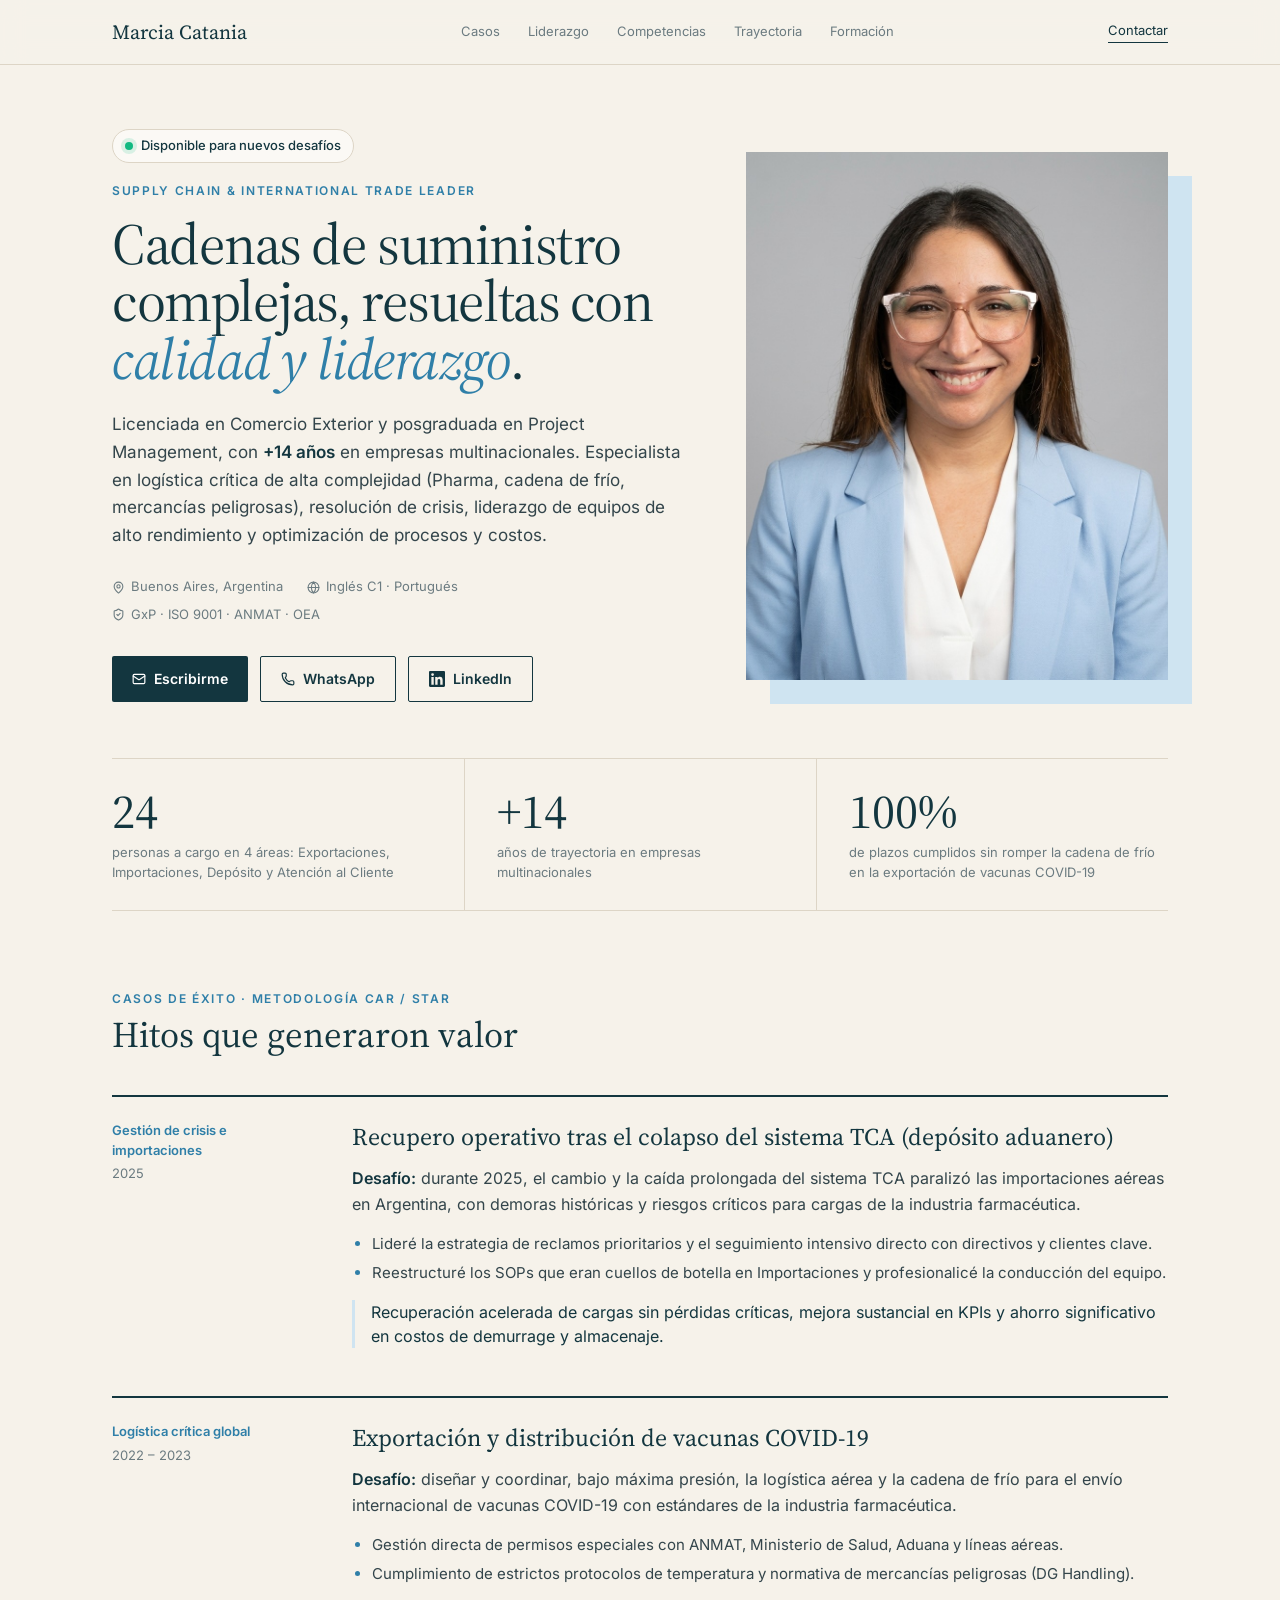
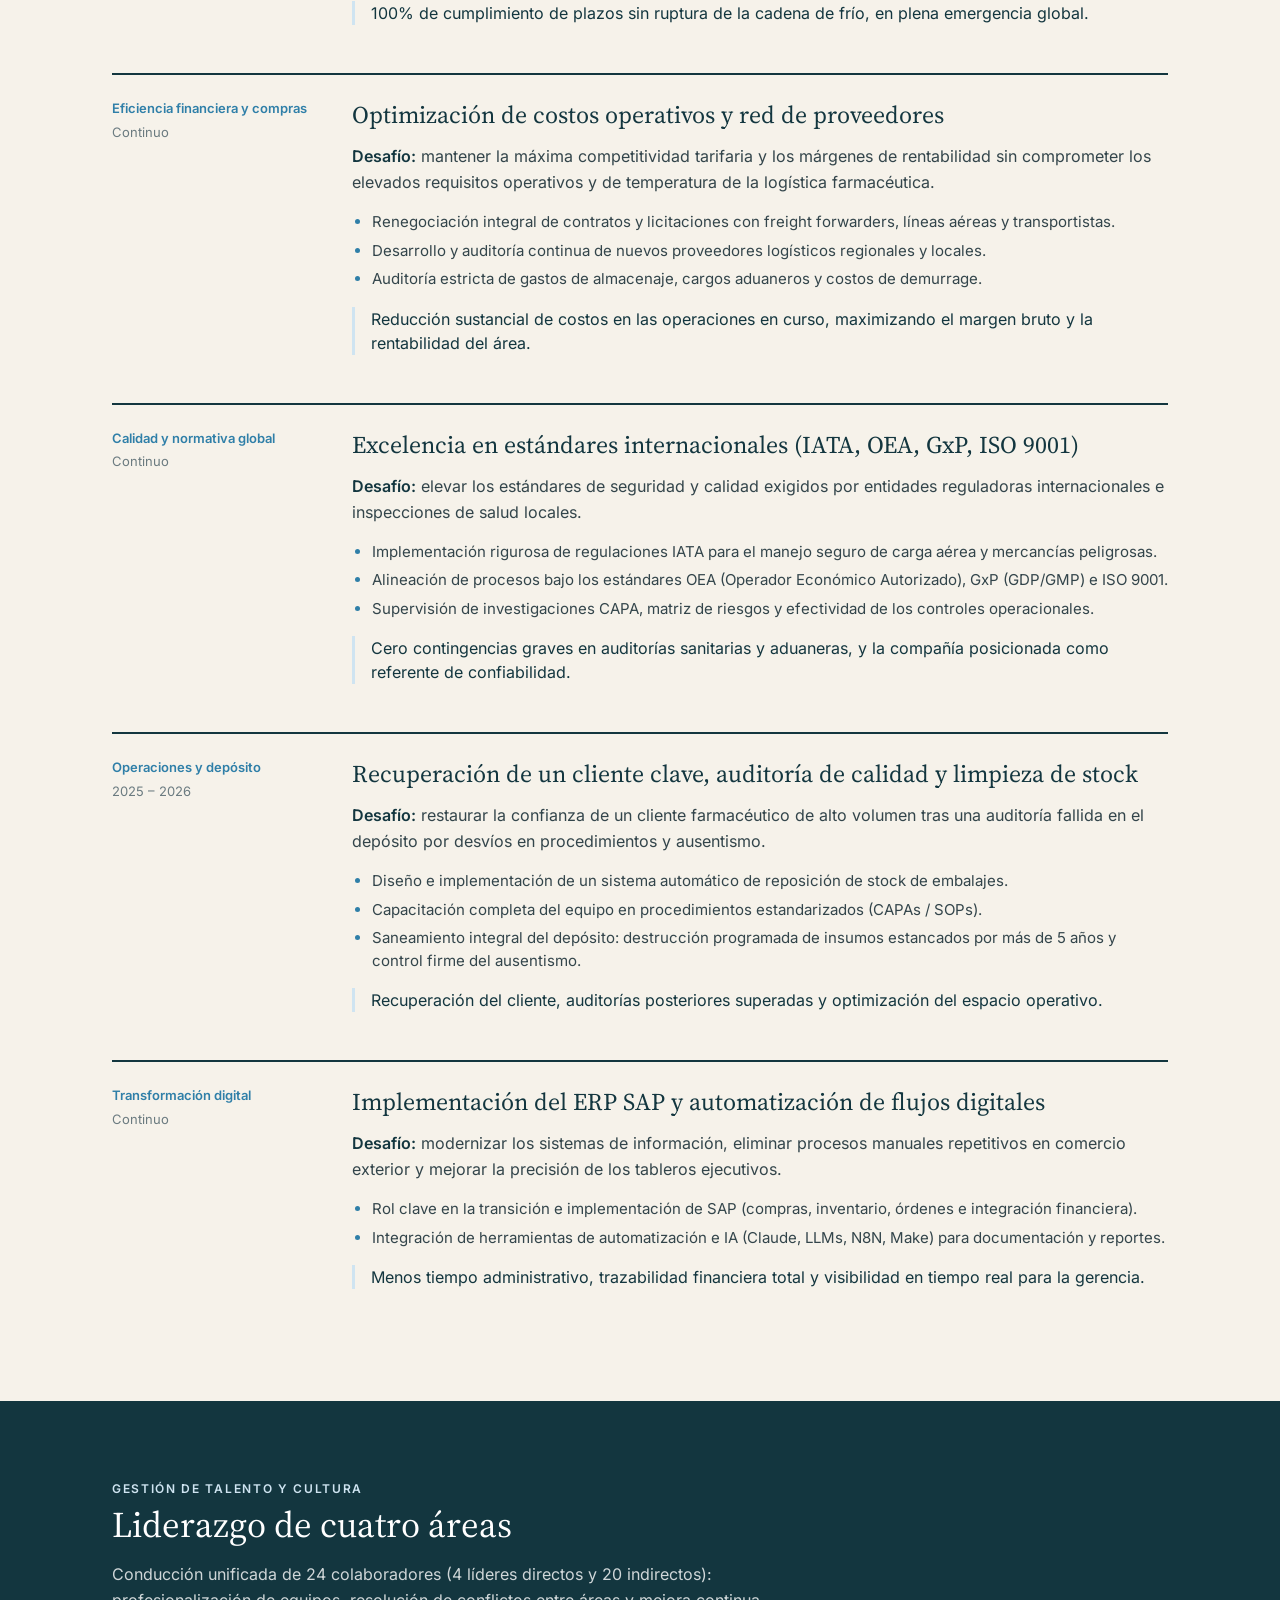
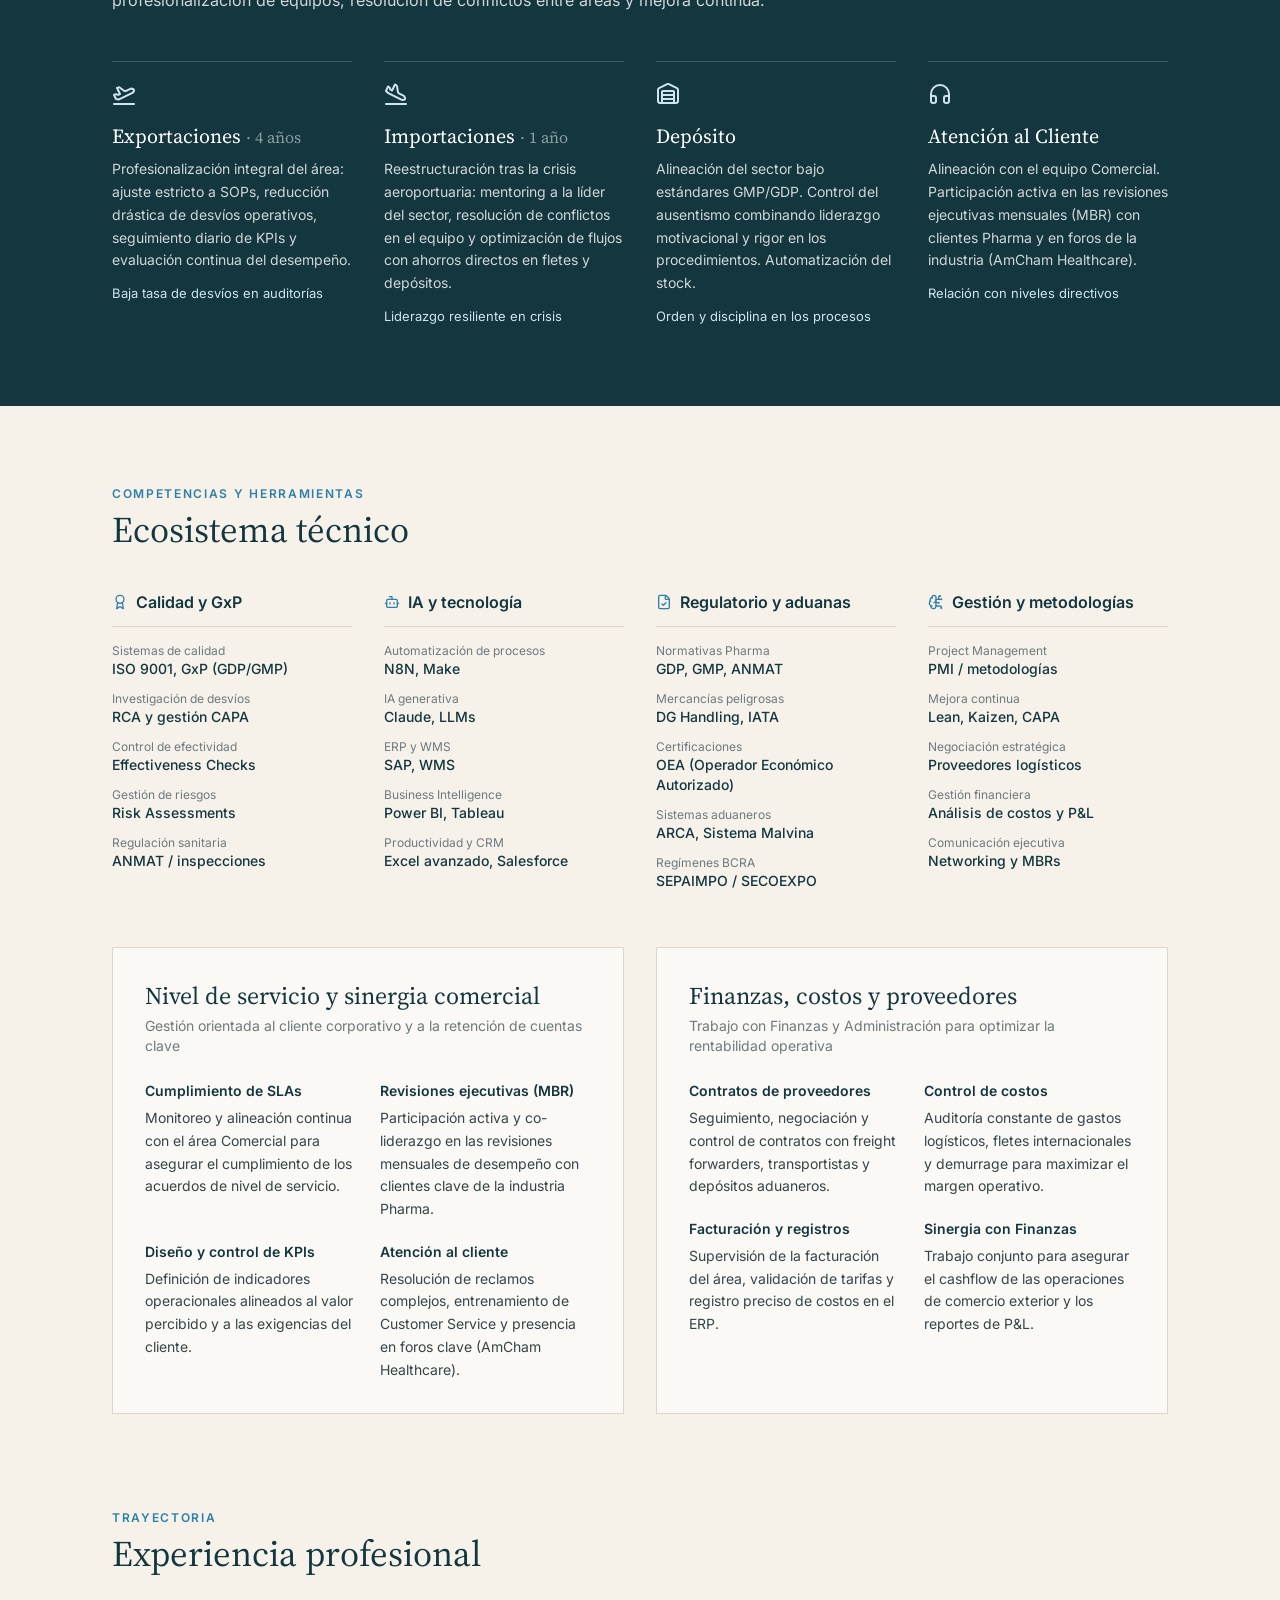
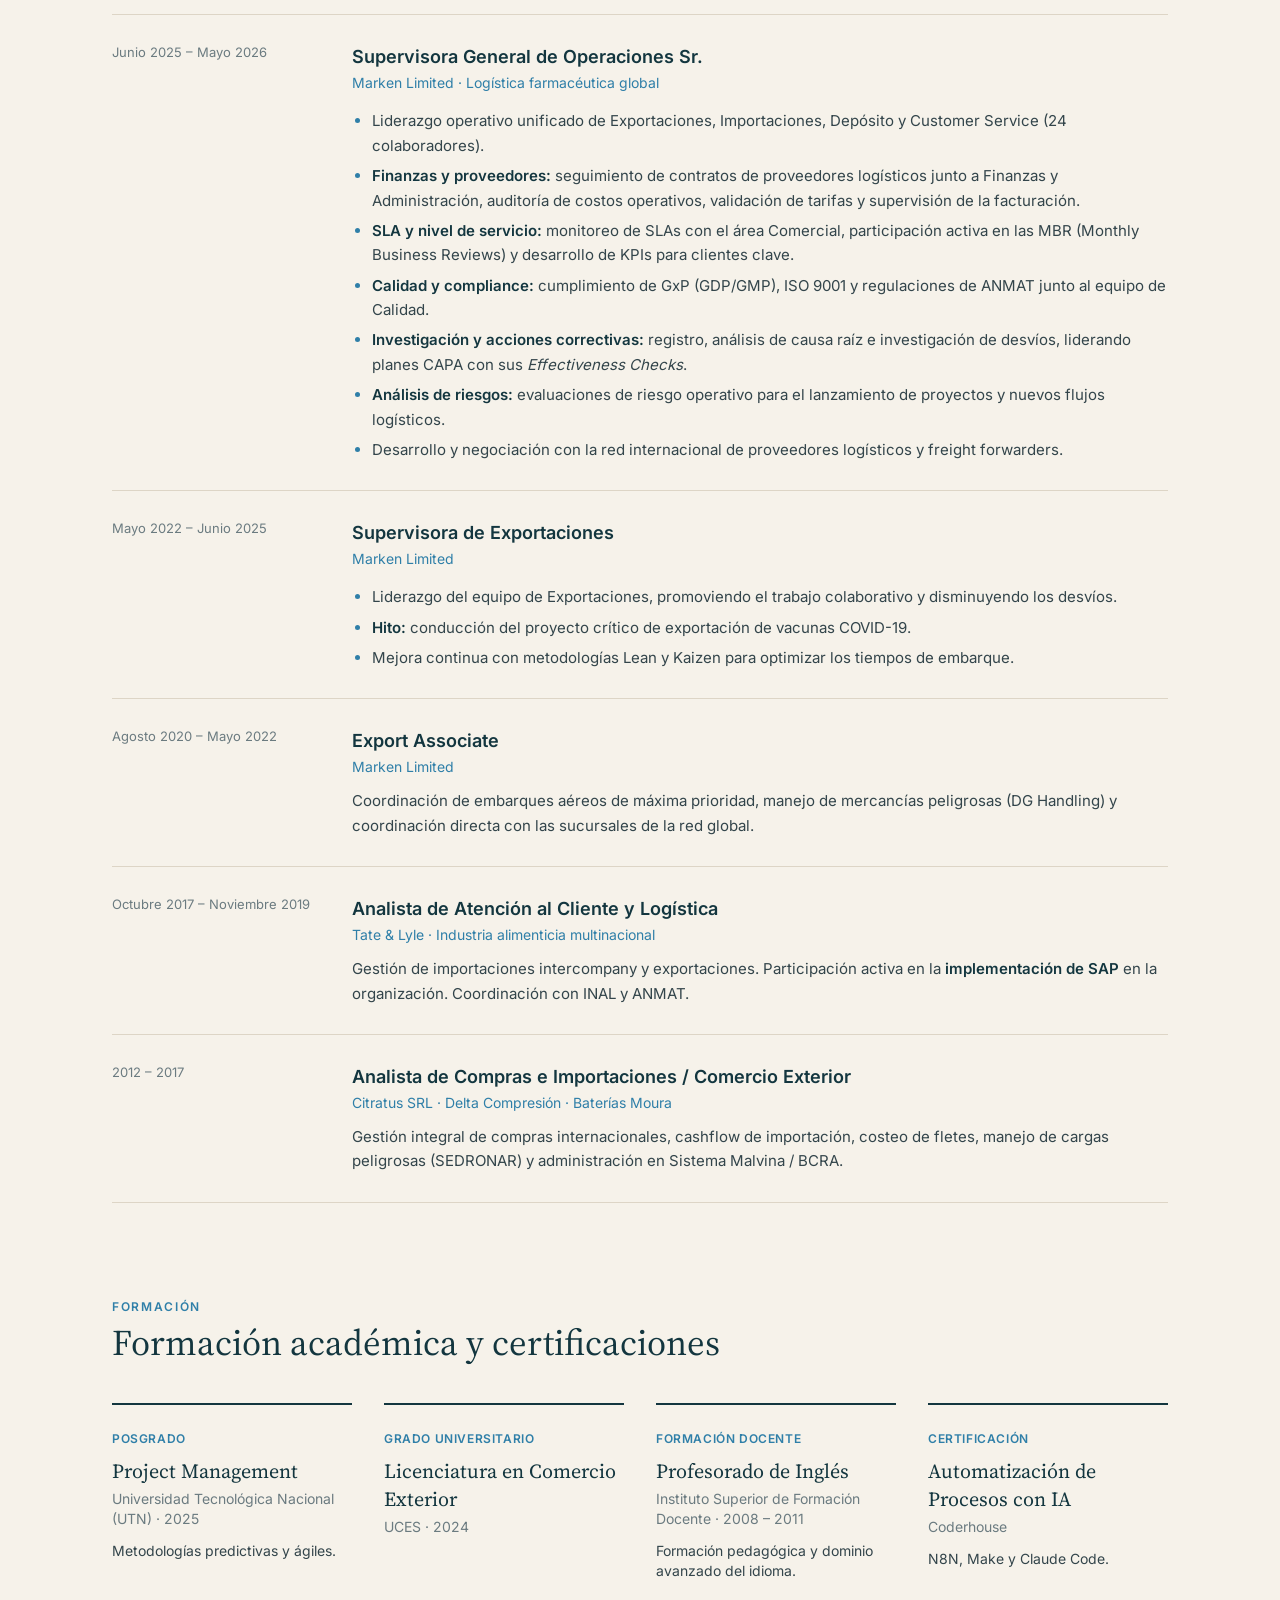
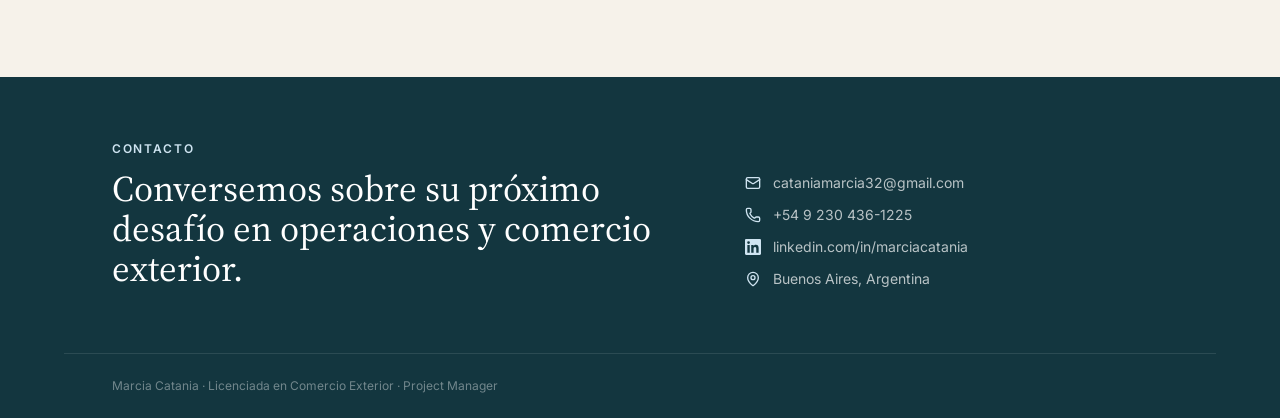
==== sitio/index.html @ 0a0fabf2 "Disponible para nuevos desafíos y LinkedIn (encabezado y pie) Co-Authored-By: Claude Opus 5.5 <norep" ====
<!DOCTYPE html>
<html lang="es">
<head>
    <meta charset="UTF-8">
    <meta name="viewport" content="width=device-width, initial-scale=1.0">
    <title>Marcia Catania · Supply Chain & International Trade Leader</title>
    <meta name="description" content="Licenciada en Comercio Exterior y posgraduada en Project Management, con +14 años en multinacionales. Logística crítica Pharma, cadena de frío, gestión de crisis y liderazgo de equipos.">
    <meta name="theme-color" content="#13363f">

    <!-- Ícono de la pestaña y de la pantalla de inicio del celular -->
    <link rel="icon" href="img/favicon.svg" type="image/svg+xml">
    <link rel="apple-touch-icon" href="img/icono-180.png">

    <!-- Vista previa al pegar el link en WhatsApp / LinkedIn (Open Graph). La imagen sale de scripts/armar_imagenes.py.
         WhatsApp y LinkedIn necesitan la dirección completa: si cambia, correr scripts/poner_url.py. -->
    <meta property="og:type" content="profile">
    <meta property="og:url" content="https://juanbbuira-design.github.io/cv-marcia/">
    <meta property="og:locale" content="es_AR">
    <meta property="og:title" content="Marcia Catania · Supply Chain & International Trade Leader">
    <meta property="og:description" content="Operaciones, comercio exterior y logística crítica Pharma. +14 años en multinacionales, 24 personas a cargo.">
    <meta property="og:image" content="https://juanbbuira-design.github.io/cv-marcia/img/vista-previa.jpg">
    <meta property="og:image:width" content="1200">
    <meta property="og:image:height" content="630">
    <meta property="og:image:alt" content="Marcia Catania · Supply Chain & International Trade Leader">
    <meta name="twitter:card" content="summary_large_image">
    <meta name="twitter:image" content="https://juanbbuira-design.github.io/cv-marcia/img/vista-previa.jpg">

    <link rel="stylesheet" href="fuentes/fuentes.css">
    <link rel="stylesheet" href="css/app.css">
</head>
<body>

    <!-- MENÚ FIJO -->
    <header class="sticky top-0 z-50 bg-fondo/90 backdrop-blur-md border-b border-linea">
        <nav class="envoltura flex items-center justify-between h-16">
            <a href="#inicio" class="font-serif text-xl text-tinta">Marcia Catania</a>
            <ul class="hidden md:flex items-center gap-7 text-[13px] text-suave">
                <li><a href="#casos" class="enlace-menu">Casos</a></li>
                <li><a href="#liderazgo" class="enlace-menu">Liderazgo</a></li>
                <li><a href="#competencias" class="enlace-menu">Competencias</a></li>
                <li><a href="#trayectoria" class="enlace-menu">Trayectoria</a></li>
                <li><a href="#formacion" class="enlace-menu">Formación</a></li>
            </ul>
            <div class="flex items-center gap-4">
                <a href="#contacto" class="hidden sm:inline text-[13px] text-tinta border-b border-tinta pb-0.5">Contactar</a>
                <button id="boton-menu" class="md:hidden text-tinta text-2xl p-1" aria-label="Abrir menú" aria-expanded="false" aria-controls="menu-celular">
                    <i data-lucide="menu"></i>
                </button>
            </div>
        </nav>
        <!-- Menú desplegable del celular -->
        <ul id="menu-celular" class="hidden md:hidden envoltura pb-4 text-sm text-tinta divide-y divide-linea">
            <li><a href="#casos" class="block py-3">Casos de éxito</a></li>
            <li><a href="#liderazgo" class="block py-3">Liderazgo</a></li>
            <li><a href="#competencias" class="block py-3">Competencias</a></li>
            <li><a href="#trayectoria" class="block py-3">Trayectoria</a></li>
            <li><a href="#formacion" class="block py-3">Formación</a></li>
            <li><a href="#contacto" class="block py-3 font-semibold">Contactar</a></li>
        </ul>
    </header>

    <main>
        <!-- ENCABEZADO -->
        <section id="inicio" class="envoltura grid lg:grid-cols-[1.35fr_1fr] gap-12 lg:gap-16 items-center pt-12 pb-14 lg:pt-16">
            <div>
                <!-- Sin puesto actual desde mayo 2026 (confirmado el 19/10) -->
                <span class="inline-flex items-center gap-2 mb-5 px-3 py-1.5 rounded-full bg-papel border border-linea text-[13px] font-medium text-tinta">
                    <span class="w-2 h-2 rounded-full bg-emerald-500 ring-4 ring-emerald-500/15"></span> Disponible para nuevos desafíos
                </span>
                <span class="volanta">Supply Chain & International Trade Leader</span>
                <h1 class="font-serif font-normal text-[2.5rem] sm:text-5xl lg:text-[3.6rem] leading-[1.05] tracking-tight text-tinta mt-4 mb-6">
                    Cadenas de suministro complejas, resueltas con <em class="text-acento">calidad y liderazgo</em>.
                </h1>
                <p class="text-[17px] leading-relaxed max-w-xl">
                    Licenciada en Comercio Exterior y posgraduada en Project Management, con <strong class="text-tinta font-semibold">+14 años</strong> en empresas multinacionales.
                    Especialista en logística crítica de alta complejidad (Pharma, cadena de frío, mercancías peligrosas), resolución de crisis,
                    liderazgo de equipos de alto rendimiento y optimización de procesos y costos.
                </p>
                <div class="flex flex-wrap gap-x-6 gap-y-2 mt-7 text-[13px] text-suave">
                    <span class="inline-flex items-center gap-1.5"><i data-lucide="map-pin"></i> Buenos Aires, Argentina</span>
                    <span class="inline-flex items-center gap-1.5"><i data-lucide="globe"></i> Inglés C1 · Portugués</span>
                    <span class="inline-flex items-center gap-1.5"><i data-lucide="shield-check"></i> GxP · ISO 9001 · ANMAT · OEA</span>
                </div>
                <div class="flex flex-wrap gap-3 mt-8">
                    <a href="mailto:cataniamarcia32@gmail.com" class="btn-primario"><i data-lucide="mail"></i> Escribirme</a>
                    <a href="https://wa.me/5492304361225" target="_blank" rel="noopener" class="btn-secundario"><i data-lucide="phone"></i> WhatsApp</a>
                    <a href="https://www.linkedin.com/in/marciacatania" target="_blank" rel="noopener" class="btn-secundario"><svg class="w-4 h-4" viewBox="0 0 24 24" fill="currentColor" aria-hidden="true"><path d="M20.45 20.45h-3.56v-5.57c0-1.33-.02-3.04-1.85-3.04-1.85 0-2.14 1.45-2.14 2.94v5.67H9.35V9h3.41v1.56h.05c.48-.9 1.64-1.85 3.37-1.85 3.6 0 4.27 2.37 4.27 5.46v6.28zM5.34 7.43a2.06 2.06 0 1 1 0-4.13 2.06 2.06 0 0 1 0 4.13zM7.12 20.45H3.56V9h3.56v11.45zM22.22 0H1.77C.79 0 0 .77 0 1.73v20.54C0 23.23.79 24 1.77 24h20.45c.98 0 1.78-.77 1.78-1.73V1.73C24 .77 23.2 0 22.22 0z"/></svg> LinkedIn</a>
                </div>
            </div>
            <!-- En el celular la foto va primero y más chica -->
            <div class="relative order-first lg:order-none w-[240px] sm:w-full sm:max-w-sm lg:max-w-none mr-6">
                <div class="absolute inset-0 translate-x-6 translate-y-6 bg-celeste" aria-hidden="true"></div>
                <img src="img/marcia.jpg" alt="Marcia Catania" width="896" height="1095" class="relative w-full aspect-[4/5] object-cover object-top">
            </div>
        </section>

        <!-- NÚMEROS -->
        <div class="envoltura">
            <div class="grid sm:grid-cols-3 border-y border-linea divide-y sm:divide-y-0 sm:divide-x divide-linea">
                <div class="py-7 sm:pr-8">
                    <b class="block font-serif font-normal text-5xl text-tinta leading-none">24</b>
                    <small class="block text-[13px] text-suave mt-2">personas a cargo en 4 áreas: Exportaciones, Importaciones, Depósito y Atención al Cliente</small>
                </div>
                <div class="py-7 sm:px-8">
                    <b class="block font-serif font-normal text-5xl text-tinta leading-none">+14</b>
                    <small class="block text-[13px] text-suave mt-2">años de trayectoria en empresas multinacionales</small>
                </div>
                <div class="py-7 sm:pl-8">
                    <b class="block font-serif font-normal text-5xl text-tinta leading-none">100%</b>
                    <small class="block text-[13px] text-suave mt-2">de plazos cumplidos sin romper la cadena de frío en la exportación de vacunas COVID-19</small>
                </div>
            </div>
        </div>

        <!-- CASOS DE ÉXITO -->
        <section id="casos" class="envoltura pt-20 pb-8">
            <span class="volanta">Casos de éxito · Metodología CAR / STAR</span>
            <h2 class="titulo-seccion">Hitos que generaron valor</h2>

            <div class="space-y-12">
                <article class="grid md:grid-cols-[200px_1fr] gap-4 md:gap-10 border-t-2 border-tinta pt-6">
                    <div class="text-[13px] text-suave"><b class="block text-acento font-semibold mb-1">Gestión de crisis e importaciones</b>2025</div>
                    <div>
                        <h3 class="font-serif text-2xl text-tinta mb-3">Recupero operativo tras el colapso del sistema TCA (depósito aduanero)</h3>
                        <p class="leading-relaxed"><strong class="text-tinta font-semibold">Desafío:</strong> durante 2025, el cambio y la caída prolongada del sistema TCA paralizó las importaciones aéreas en Argentina, con demoras históricas y riesgos críticos para cargas de la industria farmacéutica.</p>
                        <ul class="lista mt-4 text-[15px]">
                            <li>Lideré la estrategia de reclamos prioritarios y el seguimiento intensivo directo con directivos y clientes clave.</li>
                            <li>Reestructuré los SOPs que eran cuellos de botella en Importaciones y profesionalicé la conducción del equipo.</li>
                        </ul>
                        <p class="impacto">Recuperación acelerada de cargas sin pérdidas críticas, mejora sustancial en KPIs y ahorro significativo en costos de demurrage y almacenaje.</p>
                    </div>
                </article>

                <article class="grid md:grid-cols-[200px_1fr] gap-4 md:gap-10 border-t-2 border-tinta pt-6">
                    <div class="text-[13px] text-suave"><b class="block text-acento font-semibold mb-1">Logística crítica global</b>2022 – 2023</div>
                    <div>
                        <h3 class="font-serif text-2xl text-tinta mb-3">Exportación y distribución de vacunas COVID-19</h3>
                        <p class="leading-relaxed"><strong class="text-tinta font-semibold">Desafío:</strong> diseñar y coordinar, bajo máxima presión, la logística aérea y la cadena de frío para el envío internacional de vacunas COVID-19 con estándares de la industria farmacéutica.</p>
                        <ul class="lista mt-4 text-[15px]">
                            <li>Gestión directa de permisos especiales con ANMAT, Ministerio de Salud, Aduana y líneas aéreas.</li>
                            <li>Cumplimiento de estrictos protocolos de temperatura y normativa de mercancías peligrosas (DG Handling).</li>
                        </ul>
                        <p class="impacto">100% de cumplimiento de plazos sin ruptura de la cadena de frío, en plena emergencia global.</p>
                    </div>
                </article>

                <article class="grid md:grid-cols-[200px_1fr] gap-4 md:gap-10 border-t-2 border-tinta pt-6">
                    <div class="text-[13px] text-suave"><b class="block text-acento font-semibold mb-1">Eficiencia financiera y compras</b>Continuo</div>
                    <div>
                        <h3 class="font-serif text-2xl text-tinta mb-3">Optimización de costos operativos y red de proveedores</h3>
                        <p class="leading-relaxed"><strong class="text-tinta font-semibold">Desafío:</strong> mantener la máxima competitividad tarifaria y los márgenes de rentabilidad sin comprometer los elevados requisitos operativos y de temperatura de la logística farmacéutica.</p>
                        <ul class="lista mt-4 text-[15px]">
                            <li>Renegociación integral de contratos y licitaciones con freight forwarders, líneas aéreas y transportistas.</li>
                            <li>Desarrollo y auditoría continua de nuevos proveedores logísticos regionales y locales.</li>
                            <li>Auditoría estricta de gastos de almacenaje, cargos aduaneros y costos de demurrage.</li>
                        </ul>
                        <p class="impacto">Reducción sustancial de costos en las operaciones en curso, maximizando el margen bruto y la rentabilidad del área.</p>
                    </div>
                </article>

                <article class="grid md:grid-cols-[200px_1fr] gap-4 md:gap-10 border-t-2 border-tinta pt-6">
                    <div class="text-[13px] text-suave"><b class="block text-acento font-semibold mb-1">Calidad y normativa global</b>Continuo</div>
                    <div>
                        <h3 class="font-serif text-2xl text-tinta mb-3">Excelencia en estándares internacionales (IATA, OEA, GxP, ISO 9001)</h3>
                        <p class="leading-relaxed"><strong class="text-tinta font-semibold">Desafío:</strong> elevar los estándares de seguridad y calidad exigidos por entidades reguladoras internacionales e inspecciones de salud locales.</p>
                        <ul class="lista mt-4 text-[15px]">
                            <li>Implementación rigurosa de regulaciones IATA para el manejo seguro de carga aérea y mercancías peligrosas.</li>
                            <li>Alineación de procesos bajo los estándares OEA (Operador Económico Autorizado), GxP (GDP/GMP) e ISO 9001.</li>
                            <li>Supervisión de investigaciones CAPA, matriz de riesgos y efectividad de los controles operacionales.</li>
                        </ul>
                        <p class="impacto">Cero contingencias graves en auditorías sanitarias y aduaneras, y la compañía posicionada como referente de confiabilidad.</p>
                    </div>
                </article>

                <article class="grid md:grid-cols-[200px_1fr] gap-4 md:gap-10 border-t-2 border-tinta pt-6">
                    <div class="text-[13px] text-suave"><b class="block text-acento font-semibold mb-1">Operaciones y depósito</b>2025 – 2026</div>
                    <div>
                        <h3 class="font-serif text-2xl text-tinta mb-3">Recuperación de un cliente clave, auditoría de calidad y limpieza de stock</h3>
                        <p class="leading-relaxed"><strong class="text-tinta font-semibold">Desafío:</strong> restaurar la confianza de un cliente farmacéutico de alto volumen tras una auditoría fallida en el depósito por desvíos en procedimientos y ausentismo.</p>
                        <ul class="lista mt-4 text-[15px]">
                            <li>Diseño e implementación de un sistema automático de reposición de stock de embalajes.</li>
                            <li>Capacitación completa del equipo en procedimientos estandarizados (CAPAs / SOPs).</li>
                            <li>Saneamiento integral del depósito: destrucción programada de insumos estancados por más de 5 años y control firme del ausentismo.</li>
                        </ul>
                        <p class="impacto">Recuperación del cliente, auditorías posteriores superadas y optimización del espacio operativo.</p>
                    </div>
                </article>

                <article class="grid md:grid-cols-[200px_1fr] gap-4 md:gap-10 border-t-2 border-tinta pt-6">
                    <div class="text-[13px] text-suave"><b class="block text-acento font-semibold mb-1">Transformación digital</b>Continuo</div>
                    <div>
                        <h3 class="font-serif text-2xl text-tinta mb-3">Implementación del ERP SAP y automatización de flujos digitales</h3>
                        <p class="leading-relaxed"><strong class="text-tinta font-semibold">Desafío:</strong> modernizar los sistemas de información, eliminar procesos manuales repetitivos en comercio exterior y mejorar la precisión de los tableros ejecutivos.</p>
                        <ul class="lista mt-4 text-[15px]">
                            <li>Rol clave en la transición e implementación de SAP (compras, inventario, órdenes e integración financiera).</li>
                            <li>Integración de herramientas de automatización e IA (Claude, LLMs, N8N, Make) para documentación y reportes.</li>
                        </ul>
                        <p class="impacto">Menos tiempo administrativo, trazabilidad financiera total y visibilidad en tiempo real para la gerencia.</p>
                    </div>
                </article>
            </div>
        </section>

        <!-- LIDERAZGO (franja petróleo) -->
        <section id="liderazgo" class="bg-tinta text-white/80 mt-20 py-20">
            <div class="envoltura">
                <span class="volanta !text-celeste">Gestión de talento y cultura</span>
                <h2 class="titulo-seccion !text-white !mb-4">Liderazgo de cuatro áreas</h2>
                <p class="max-w-2xl leading-relaxed mb-12">
                    Conducción unificada de 24 colaboradores (4 líderes directos y 20 indirectos): profesionalización de equipos,
                    resolución de conflictos entre áreas y mejora continua.
                </p>
                <div class="grid sm:grid-cols-2 lg:grid-cols-4 gap-x-8 gap-y-10">
                    <div class="border-t border-white/20 pt-5">
                        <i data-lucide="plane-takeoff" class="text-2xl text-celeste"></i>
                        <h3 class="font-serif text-xl text-white mt-4 mb-2">Exportaciones <span class="text-white/50 text-base">· 4 años</span></h3>
                        <p class="text-sm leading-relaxed">Profesionalización integral del área: ajuste estricto a SOPs, reducción drástica de desvíos operativos, seguimiento diario de KPIs y evaluación continua del desempeño.</p>
                        <p class="text-[13px] text-celeste mt-3">Baja tasa de desvíos en auditorías</p>
                    </div>
                    <div class="border-t border-white/20 pt-5">
                        <i data-lucide="plane-landing" class="text-2xl text-celeste"></i>
                        <h3 class="font-serif text-xl text-white mt-4 mb-2">Importaciones <span class="text-white/50 text-base">· 1 año</span></h3>
                        <p class="text-sm leading-relaxed">Reestructuración tras la crisis aeroportuaria: mentoring a la líder del sector, resolución de conflictos en el equipo y optimización de flujos con ahorros directos en fletes y depósitos.</p>
                        <p class="text-[13px] text-celeste mt-3">Liderazgo resiliente en crisis</p>
                    </div>
                    <div class="border-t border-white/20 pt-5">
                        <i data-lucide="warehouse" class="text-2xl text-celeste"></i>
                        <h3 class="font-serif text-xl text-white mt-4 mb-2">Depósito</h3>
                        <p class="text-sm leading-relaxed">Alineación del sector bajo estándares GMP/GDP. Control del ausentismo combinando liderazgo motivacional y rigor en los procedimientos. Automatización del stock.</p>
                        <p class="text-[13px] text-celeste mt-3">Orden y disciplina en los procesos</p>
                    </div>
                    <div class="border-t border-white/20 pt-5">
                        <i data-lucide="headphones" class="text-2xl text-celeste"></i>
                        <h3 class="font-serif text-xl text-white mt-4 mb-2">Atención al Cliente</h3>
                        <p class="text-sm leading-relaxed">Alineación con el equipo Comercial. Participación activa en las revisiones ejecutivas mensuales (MBR) con clientes Pharma y en foros de la industria (AmCham Healthcare).</p>
                        <p class="text-[13px] text-celeste mt-3">Relación con niveles directivos</p>
                    </div>
                </div>
            </div>
        </section>

        <!-- COMPETENCIAS -->
        <section id="competencias" class="envoltura pt-20">
            <span class="volanta">Competencias y herramientas</span>
            <h2 class="titulo-seccion">Ecosistema técnico</h2>

            <div class="grid sm:grid-cols-2 lg:grid-cols-4 gap-x-8 gap-y-10">
                <div>
                    <h3 class="flex items-center gap-2 font-semibold text-tinta pb-3 mb-4 border-b border-linea"><i data-lucide="award" class="text-acento"></i> Calidad y GxP</h3>
                    <dl class="space-y-3 text-sm">
                        <div><dt class="text-xs text-suave">Sistemas de calidad</dt><dd class="font-medium text-tinta">ISO 9001, GxP (GDP/GMP)</dd></div>
                        <div><dt class="text-xs text-suave">Investigación de desvíos</dt><dd class="font-medium text-tinta">RCA y gestión CAPA</dd></div>
                        <div><dt class="text-xs text-suave">Control de efectividad</dt><dd class="font-medium text-tinta">Effectiveness Checks</dd></div>
                        <div><dt class="text-xs text-suave">Gestión de riesgos</dt><dd class="font-medium text-tinta">Risk Assessments</dd></div>
                        <div><dt class="text-xs text-suave">Regulación sanitaria</dt><dd class="font-medium text-tinta">ANMAT / inspecciones</dd></div>
                    </dl>
                </div>
                <div>
                    <h3 class="flex items-center gap-2 font-semibold text-tinta pb-3 mb-4 border-b border-linea"><i data-lucide="bot" class="text-acento"></i> IA y tecnología</h3>
                    <dl class="space-y-3 text-sm">
                        <div><dt class="text-xs text-suave">Automatización de procesos</dt><dd class="font-medium text-tinta">N8N, Make</dd></div>
                        <div><dt class="text-xs text-suave">IA generativa</dt><dd class="font-medium text-tinta">Claude, LLMs</dd></div>
                        <div><dt class="text-xs text-suave">ERP y WMS</dt><dd class="font-medium text-tinta">SAP, WMS</dd></div>
                        <div><dt class="text-xs text-suave">Business Intelligence</dt><dd class="font-medium text-tinta">Power BI, Tableau</dd></div>
                        <div><dt class="text-xs text-suave">Productividad y CRM</dt><dd class="font-medium text-tinta">Excel avanzado, Salesforce</dd></div>
                    </dl>
                </div>
                <div>
                    <h3 class="flex items-center gap-2 font-semibold text-tinta pb-3 mb-4 border-b border-linea"><i data-lucide="file-check" class="text-acento"></i> Regulatorio y aduanas</h3>
                    <dl class="space-y-3 text-sm">
                        <div><dt class="text-xs text-suave">Normativas Pharma</dt><dd class="font-medium text-tinta">GDP, GMP, ANMAT</dd></div>
                        <div><dt class="text-xs text-suave">Mercancías peligrosas</dt><dd class="font-medium text-tinta">DG Handling, IATA</dd></div>
                        <div><dt class="text-xs text-suave">Certificaciones</dt><dd class="font-medium text-tinta">OEA (Operador Económico Autorizado)</dd></div>
                        <div><dt class="text-xs text-suave">Sistemas aduaneros</dt><dd class="font-medium text-tinta">ARCA, Sistema Malvina</dd></div>
                        <div><dt class="text-xs text-suave">Regímenes BCRA</dt><dd class="font-medium text-tinta">SEPAIMPO / SECOEXPO</dd></div>
                    </dl>
                </div>
                <div>
                    <h3 class="flex items-center gap-2 font-semibold text-tinta pb-3 mb-4 border-b border-linea"><i data-lucide="brain-circuit" class="text-acento"></i> Gestión y metodologías</h3>
                    <dl class="space-y-3 text-sm">
                        <div><dt class="text-xs text-suave">Project Management</dt><dd class="font-medium text-tinta">PMI / metodologías</dd></div>
                        <div><dt class="text-xs text-suave">Mejora continua</dt><dd class="font-medium text-tinta">Lean, Kaizen, CAPA</dd></div>
                        <div><dt class="text-xs text-suave">Negociación estratégica</dt><dd class="font-medium text-tinta">Proveedores logísticos</dd></div>
                        <div><dt class="text-xs text-suave">Gestión financiera</dt><dd class="font-medium text-tinta">Análisis de costos y P&L</dd></div>
                        <div><dt class="text-xs text-suave">Comunicación ejecutiva</dt><dd class="font-medium text-tinta">Networking y MBRs</dd></div>
                    </dl>
                </div>
            </div>

            <!-- Los dos bloques anchos -->
            <div class="grid lg:grid-cols-2 gap-8 mt-14">
                <div class="bg-papel border border-linea p-6 sm:p-8">
                    <h3 class="font-serif text-2xl text-tinta">Nivel de servicio y sinergia comercial</h3>
                    <p class="text-sm text-suave mt-1 mb-6">Gestión orientada al cliente corporativo y a la retención de cuentas clave</p>
                    <dl class="grid sm:grid-cols-2 gap-x-6 gap-y-5 text-sm leading-relaxed">
                        <div><dt class="font-semibold text-tinta mb-1">Cumplimiento de SLAs</dt><dd>Monitoreo y alineación continua con el área Comercial para asegurar el cumplimiento de los acuerdos de nivel de servicio.</dd></div>
                        <div><dt class="font-semibold text-tinta mb-1">Revisiones ejecutivas (MBR)</dt><dd>Participación activa y co-liderazgo en las revisiones mensuales de desempeño con clientes clave de la industria Pharma.</dd></div>
                        <div><dt class="font-semibold text-tinta mb-1">Diseño y control de KPIs</dt><dd>Definición de indicadores operacionales alineados al valor percibido y a las exigencias del cliente.</dd></div>
                        <div><dt class="font-semibold text-tinta mb-1">Atención al cliente</dt><dd>Resolución de reclamos complejos, entrenamiento de Customer Service y presencia en foros clave (AmCham Healthcare).</dd></div>
                    </dl>
                </div>
                <div class="bg-papel border border-linea p-6 sm:p-8">
                    <h3 class="font-serif text-2xl text-tinta">Finanzas, costos y proveedores</h3>
                    <p class="text-sm text-suave mt-1 mb-6">Trabajo con Finanzas y Administración para optimizar la rentabilidad operativa</p>
                    <dl class="grid sm:grid-cols-2 gap-x-6 gap-y-5 text-sm leading-relaxed">
                        <div><dt class="font-semibold text-tinta mb-1">Contratos de proveedores</dt><dd>Seguimiento, negociación y control de contratos con freight forwarders, transportistas y depósitos aduaneros.</dd></div>
                        <div><dt class="font-semibold text-tinta mb-1">Control de costos</dt><dd>Auditoría constante de gastos logísticos, fletes internacionales y demurrage para maximizar el margen operativo.</dd></div>
                        <div><dt class="font-semibold text-tinta mb-1">Facturación y registros</dt><dd>Supervisión de la facturación del área, validación de tarifas y registro preciso de costos en el ERP.</dd></div>
                        <div><dt class="font-semibold text-tinta mb-1">Sinergia con Finanzas</dt><dd>Trabajo conjunto para asegurar el cashflow de las operaciones de comercio exterior y los reportes de P&L.</dd></div>
                    </dl>
                </div>
            </div>
        </section>

        <!-- TRAYECTORIA -->
        <section id="trayectoria" class="envoltura pt-24">
            <span class="volanta">Trayectoria</span>
            <h2 class="titulo-seccion">Experiencia profesional</h2>

            <div class="border-b border-linea">
                <article class="grid md:grid-cols-[200px_1fr] gap-2 md:gap-10 py-7 border-t border-linea">
                    <div class="text-[13px] text-suave">Junio 2025 – Mayo 2026</div>
                    <div>
                        <h3 class="text-lg font-semibold text-tinta">Supervisora General de Operaciones Sr.</h3>
                        <div class="text-sm text-acento mt-0.5 mb-4">Marken Limited · Logística farmacéutica global</div>
                        <ul class="lista text-[15px] leading-relaxed">
                            <li>Liderazgo operativo unificado de Exportaciones, Importaciones, Depósito y Customer Service (24 colaboradores).</li>
                            <li><strong class="text-tinta font-semibold">Finanzas y proveedores:</strong> seguimiento de contratos de proveedores logísticos junto a Finanzas y Administración, auditoría de costos operativos, validación de tarifas y supervisión de la facturación.</li>
                            <li><strong class="text-tinta font-semibold">SLA y nivel de servicio:</strong> monitoreo de SLAs con el área Comercial, participación activa en las MBR (Monthly Business Reviews) y desarrollo de KPIs para clientes clave.</li>
                            <li><strong class="text-tinta font-semibold">Calidad y compliance:</strong> cumplimiento de GxP (GDP/GMP), ISO 9001 y regulaciones de ANMAT junto al equipo de Calidad.</li>
                            <li><strong class="text-tinta font-semibold">Investigación y acciones correctivas:</strong> registro, análisis de causa raíz e investigación de desvíos, liderando planes CAPA con sus <em>Effectiveness Checks</em>.</li>
                            <li><strong class="text-tinta font-semibold">Análisis de riesgos:</strong> evaluaciones de riesgo operativo para el lanzamiento de proyectos y nuevos flujos logísticos.</li>
                            <li>Desarrollo y negociación con la red internacional de proveedores logísticos y freight forwarders.</li>
                        </ul>
                    </div>
                </article>

                <article class="grid md:grid-cols-[200px_1fr] gap-2 md:gap-10 py-7 border-t border-linea">
                    <div class="text-[13px] text-suave">Mayo 2022 – Junio 2025</div>
                    <div>
                        <h3 class="text-lg font-semibold text-tinta">Supervisora de Exportaciones</h3>
                        <div class="text-sm text-acento mt-0.5 mb-4">Marken Limited</div>
                        <ul class="lista text-[15px] leading-relaxed">
                            <li>Liderazgo del equipo de Exportaciones, promoviendo el trabajo colaborativo y disminuyendo los desvíos.</li>
                            <li><strong class="text-tinta font-semibold">Hito:</strong> conducción del proyecto crítico de exportación de vacunas COVID-19.</li>
                            <li>Mejora continua con metodologías Lean y Kaizen para optimizar los tiempos de embarque.</li>
                        </ul>
                    </div>
                </article>

                <article class="grid md:grid-cols-[200px_1fr] gap-2 md:gap-10 py-7 border-t border-linea">
                    <div class="text-[13px] text-suave">Agosto 2020 – Mayo 2022</div>
                    <div>
                        <h3 class="text-lg font-semibold text-tinta">Export Associate</h3>
                        <div class="text-sm text-acento mt-0.5 mb-3">Marken Limited</div>
                        <p class="text-[15px] leading-relaxed">Coordinación de embarques aéreos de máxima prioridad, manejo de mercancías peligrosas (DG Handling) y coordinación directa con las sucursales de la red global.</p>
                    </div>
                </article>

                <article class="grid md:grid-cols-[200px_1fr] gap-2 md:gap-10 py-7 border-t border-linea">
                    <div class="text-[13px] text-suave">Octubre 2017 – Noviembre 2019</div>
                    <div>
                        <h3 class="text-lg font-semibold text-tinta">Analista de Atención al Cliente y Logística</h3>
                        <div class="text-sm text-acento mt-0.5 mb-3">Tate & Lyle · Industria alimenticia multinacional</div>
                        <p class="text-[15px] leading-relaxed">Gestión de importaciones intercompany y exportaciones. Participación activa en la <strong class="text-tinta font-semibold">implementación de SAP</strong> en la organización. Coordinación con INAL y ANMAT.</p>
                    </div>
                </article>

                <article class="grid md:grid-cols-[200px_1fr] gap-2 md:gap-10 py-7 border-t border-linea">
                    <div class="text-[13px] text-suave">2012 – 2017</div>
                    <div>
                        <h3 class="text-lg font-semibold text-tinta">Analista de Compras e Importaciones / Comercio Exterior</h3>
                        <div class="text-sm text-acento mt-0.5 mb-3">Citratus SRL · Delta Compresión · Baterías Moura</div>
                        <p class="text-[15px] leading-relaxed">Gestión integral de compras internacionales, cashflow de importación, costeo de fletes, manejo de cargas peligrosas (SEDRONAR) y administración en Sistema Malvina / BCRA.</p>
                    </div>
                </article>
            </div>
        </section>

        <!-- FORMACIÓN -->
        <section id="formacion" class="envoltura pt-24 pb-24">
            <span class="volanta">Formación</span>
            <h2 class="titulo-seccion">Formación académica y certificaciones</h2>

            <div class="grid sm:grid-cols-2 lg:grid-cols-4 gap-8">
                <div class="border-t-2 border-tinta pt-5">
                    <span class="text-xs font-semibold uppercase tracking-wider text-acento">Posgrado</span>
                    <h3 class="font-serif text-xl text-tinta mt-2">Project Management</h3>
                    <p class="text-sm text-suave mt-1">Universidad Tecnológica Nacional (UTN) · 2025</p>
                    <p class="text-sm mt-3">Metodologías predictivas y ágiles.</p>
                </div>
                <div class="border-t-2 border-tinta pt-5">
                    <span class="text-xs font-semibold uppercase tracking-wider text-acento">Grado universitario</span>
                    <h3 class="font-serif text-xl text-tinta mt-2">Licenciatura en Comercio Exterior</h3>
                    <p class="text-sm text-suave mt-1">UCES · 2024</p>
                </div>
                <div class="border-t-2 border-tinta pt-5">
                    <span class="text-xs font-semibold uppercase tracking-wider text-acento">Formación docente</span>
                    <h3 class="font-serif text-xl text-tinta mt-2">Profesorado de Inglés</h3>
                    <p class="text-sm text-suave mt-1">Instituto Superior de Formación Docente · 2008 – 2011</p>
                    <p class="text-sm mt-3">Formación pedagógica y dominio avanzado del idioma.</p>
                </div>
                <div class="border-t-2 border-tinta pt-5">
                    <span class="text-xs font-semibold uppercase tracking-wider text-acento">Certificación</span>
                    <h3 class="font-serif text-xl text-tinta mt-2">Automatización de Procesos con IA</h3>
                    <p class="text-sm text-suave mt-1">Coderhouse</p>
                    <p class="text-sm mt-3">N8N, Make y Claude Code.</p>
                </div>
            </div>
        </section>
    </main>

    <!-- CONTACTO -->
    <footer id="contacto" class="bg-tinta text-white/70">
        <div class="envoltura py-16 grid md:grid-cols-[1.4fr_1fr] gap-10 items-end">
            <div>
                <span class="volanta !text-celeste">Contacto</span>
                <p class="font-serif text-3xl sm:text-4xl text-white mt-3 leading-tight">Conversemos sobre su próximo desafío en operaciones y comercio exterior.</p>
            </div>
            <div class="space-y-3 text-sm">
                <a href="mailto:cataniamarcia32@gmail.com" class="flex items-center gap-3 hover:text-white transition-colors"><i data-lucide="mail" class="text-celeste text-base"></i> cataniamarcia32@gmail.com</a>
                <a href="https://wa.me/5492304361225" target="_blank" rel="noopener" class="flex items-center gap-3 hover:text-white transition-colors"><i data-lucide="phone" class="text-celeste text-base"></i> +54 9 230 436-1225</a>
                <a href="https://www.linkedin.com/in/marciacatania" target="_blank" rel="noopener" class="flex items-center gap-3 hover:text-white transition-colors"><svg class="w-4 h-4 text-celeste" viewBox="0 0 24 24" fill="currentColor" aria-hidden="true"><path d="M20.45 20.45h-3.56v-5.57c0-1.33-.02-3.04-1.85-3.04-1.85 0-2.14 1.45-2.14 2.94v5.67H9.35V9h3.41v1.56h.05c.48-.9 1.64-1.85 3.37-1.85 3.6 0 4.27 2.37 4.27 5.46v6.28zM5.34 7.43a2.06 2.06 0 1 1 0-4.13 2.06 2.06 0 0 1 0 4.13zM7.12 20.45H3.56V9h3.56v11.45zM22.22 0H1.77C.79 0 0 .77 0 1.73v20.54C0 23.23.79 24 1.77 24h20.45c.98 0 1.78-.77 1.78-1.73V1.73C24 .77 23.2 0 22.22 0z"/></svg> linkedin.com/in/marciacatania</a>
                <span class="flex items-center gap-3"><i data-lucide="map-pin" class="text-celeste text-base"></i> Buenos Aires, Argentina</span>
            </div>
        </div>
        <div class="envoltura py-6 border-t border-white/10 text-xs text-white/40">
            Marcia Catania · Licenciada en Comercio Exterior · Project Manager
        </div>
    </footer>

    <script src="js/vendor/lucide.min.js"></script>
    <script>
        lucide.createIcons();

        // Menú del celular: se abre con el botón y se cierra al tocar una opción
        const botonMenu = document.getElementById("boton-menu");
        const menuCelular = document.getElementById("menu-celular");
        botonMenu.addEventListener("click", () => {
            const abierto = menuCelular.classList.toggle("hidden") === false;
            botonMenu.setAttribute("aria-expanded", abierto);
        });
        menuCelular.querySelectorAll("a").forEach(a => a.addEventListener("click", () => {
            menuCelular.classList.add("hidden");
            botonMenu.setAttribute("aria-expanded", false);
        }));
    </script>
</body>
</html>
---- sitio/fuentes/fuentes.css ----
/* Copiado de Apuestas: solo Inter */
/* latin-ext */
@font-face {
  font-family: 'Inter';
  font-style: normal;
  font-weight: 300;
  font-display: swap;
  src: url(Inter-300-latin-ext.woff2) format('woff2');
  unicode-range: U+0100-02BA, U+02BD-02C5, U+02C7-02CC, U+02CE-02D7, U+02DD-02FF, U+0304, U+0308, U+0329, U+1D00-1DBF, U+1E00-1E9F, U+1EF2-1EFF, U+2020, U+20A0-20AB, U+20AD-20C0, U+2113, U+2C60-2C7F, U+A720-A7FF;
}
/* latin */
@font-face {
  font-family: 'Inter';
  font-style: normal;
  font-weight: 300;
  font-display: swap;
  src: url(Inter-300-latin.woff2) format('woff2');
  unicode-range: U+0000-00FF, U+0131, U+0152-0153, U+02BB-02BC, U+02C6, U+02DA, U+02DC, U+0304, U+0308, U+0329, U+2000-206F, U+20AC, U+2122, U+2191, U+2193, U+2212, U+2215, U+FEFF, U+FFFD;
}
/* latin-ext */
@font-face {
  font-family: 'Inter';
  font-style: normal;
  font-weight: 400;
  font-display: swap;
  src: url(Inter-400-latin-ext.woff2) format('woff2');
  unicode-range: U+0100-02BA, U+02BD-02C5, U+02C7-02CC, U+02CE-02D7, U+02DD-02FF, U+0304, U+0308, U+0329, U+1D00-1DBF, U+1E00-1E9F, U+1EF2-1EFF, U+2020, U+20A0-20AB, U+20AD-20C0, U+2113, U+2C60-2C7F, U+A720-A7FF;
}
/* latin */
@font-face {
  font-family: 'Inter';
  font-style: normal;
  font-weight: 400;
  font-display: swap;
  src: url(Inter-400-latin.woff2) format('woff2');
  unicode-range: U+0000-00FF, U+0131, U+0152-0153, U+02BB-02BC, U+02C6, U+02DA, U+02DC, U+0304, U+0308, U+0329, U+2000-206F, U+20AC, U+2122, U+2191, U+2193, U+2212, U+2215, U+FEFF, U+FFFD;
}
/* latin-ext */
@font-face {
  font-family: 'Inter';
  font-style: normal;
  font-weight: 500;
  font-display: swap;
  src: url(Inter-500-latin-ext.woff2) format('woff2');
  unicode-range: U+0100-02BA, U+02BD-02C5, U+02C7-02CC, U+02CE-02D7, U+02DD-02FF, U+0304, U+0308, U+0329, U+1D00-1DBF, U+1E00-1E9F, U+1EF2-1EFF, U+2020, U+20A0-20AB, U+20AD-20C0, U+2113, U+2C60-2C7F, U+A720-A7FF;
}
/* latin */
@font-face {
  font-family: 'Inter';
  font-style: normal;
  font-weight: 500;
  font-display: swap;
  src: url(Inter-500-latin.woff2) format('woff2');
  unicode-range: U+0000-00FF, U+0131, U+0152-0153, U+02BB-02BC, U+02C6, U+02DA, U+02DC, U+0304, U+0308, U+0329, U+2000-206F, U+20AC, U+2122, U+2191, U+2193, U+2212, U+2215, U+FEFF, U+FFFD;
}
/* latin-ext */
@font-face {
  font-family: 'Inter';
  font-style: normal;
  font-weight: 600;
  font-display: swap;
  src: url(Inter-600-latin-ext.woff2) format('woff2');
  unicode-range: U+0100-02BA, U+02BD-02C5, U+02C7-02CC, U+02CE-02D7, U+02DD-02FF, U+0304, U+0308, U+0329, U+1D00-1DBF, U+1E00-1E9F, U+1EF2-1EFF, U+2020, U+20A0-20AB, U+20AD-20C0, U+2113, U+2C60-2C7F, U+A720-A7FF;
}
/* latin */
@font-face {
  font-family: 'Inter';
  font-style: normal;
  font-weight: 600;
  font-display: swap;
  src: url(Inter-600-latin.woff2) format('woff2');
  unicode-range: U+0000-00FF, U+0131, U+0152-0153, U+02BB-02BC, U+02C6, U+02DA, U+02DC, U+0304, U+0308, U+0329, U+2000-206F, U+20AC, U+2122, U+2191, U+2193, U+2212, U+2215, U+FEFF, U+FFFD;
}
/* latin-ext */
@font-face {
  font-family: 'Inter';
  font-style: normal;
  font-weight: 700;
  font-display: swap;
  src: url(Inter-700-latin-ext.woff2) format('woff2');
  unicode-range: U+0100-02BA, U+02BD-02C5, U+02C7-02CC, U+02CE-02D7, U+02DD-02FF, U+0304, U+0308, U+0329, U+1D00-1DBF, U+1E00-1E9F, U+1EF2-1EFF, U+2020, U+20A0-20AB, U+20AD-20C0, U+2113, U+2C60-2C7F, U+A720-A7FF;
}
/* latin */
@font-face {
  font-family: 'Inter';
  font-style: normal;
  font-weight: 700;
  font-display: swap;
  src: url(Inter-700-latin.woff2) format('woff2');
  unicode-range: U+0000-00FF, U+0131, U+0152-0153, U+02BB-02BC, U+02C6, U+02DA, U+02DC, U+0304, U+0308, U+0329, U+2000-206F, U+20AC, U+2122, U+2191, U+2193, U+2212, U+2215, U+FEFF, U+FFFD;
}
/* latin-ext */
@font-face {
  font-family: 'Inter';
  font-style: normal;
  font-weight: 800;
  font-display: swap;
  src: url(Inter-800-latin-ext.woff2) format('woff2');
  unicode-range: U+0100-02BA, U+02BD-02C5, U+02C7-02CC, U+02CE-02D7, U+02DD-02FF, U+0304, U+0308, U+0329, U+1D00-1DBF, U+1E00-1E9F, U+1EF2-1EFF, U+2020, U+20A0-20AB, U+20AD-20C0, U+2113, U+2C60-2C7F, U+A720-A7FF;
}
/* latin */
@font-face {
  font-family: 'Inter';
  font-style: normal;
  font-weight: 800;
  font-display: swap;
  src: url(Inter-800-latin.woff2) format('woff2');
  unicode-range: U+0000-00FF, U+0131, U+0152-0153, U+02BB-02BC, U+02C6, U+02DA, U+02DC, U+0304, U+0308, U+0329, U+2000-206F, U+20AC, U+2122, U+2191, U+2193, U+2212, U+2215, U+FEFF, U+FFFD;
}
/* latin-ext */
@font-face {
  font-family: 'Inter';
  font-style: normal;
  font-weight: 900;
  font-display: swap;
  src: url(Inter-900-latin-ext.woff2) format('woff2');
  unicode-range: U+0100-02BA, U+02BD-02C5, U+02C7-02CC, U+02CE-02D7, U+02DD-02FF, U+0304, U+0308, U+0329, U+1D00-1DBF, U+1E00-1E9F, U+1EF2-1EFF, U+2020, U+20A0-20AB, U+20AD-20C0, U+2113, U+2C60-2C7F, U+A720-A7FF;
}
/* latin */
@font-face {
  font-family: 'Inter';
  font-style: normal;
  font-weight: 900;
  font-display: swap;
  src: url(Inter-900-latin.woff2) format('woff2');
  unicode-range: U+0000-00FF, U+0131, U+0152-0153, U+02BB-02BC, U+02C6, U+02DA, U+02DC, U+0304, U+0308, U+0329, U+2000-206F, U+20AC, U+2122, U+2191, U+2193, U+2212, U+2215, U+FEFF, U+FFFD;
}

/* Source Serif 4 (licencia OFL), bajada de Google Fonts el 19/10/2026: fuente variable 400-600 */
/* latin-ext */
@font-face {
  font-family: 'Source Serif 4';
  font-style: italic;
  font-weight: 400 600;
  font-display: swap;
  src: url(SourceSerif4-italic-latin-ext.woff2) format('woff2');
  unicode-range: U+0100-02BA, U+02BD-02C5, U+02C7-02CC, U+02CE-02D7, U+02DD-02FF, U+0304, U+0308, U+0329, U+1D00-1DBF, U+1E00-1E9F, U+1EF2-1EFF, U+2020, U+20A0-20AB, U+20AD-20C4, U+2113, U+2C60-2C7F, U+A720-A7FF;
}
/* latin */
@font-face {
  font-family: 'Source Serif 4';
  font-style: italic;
  font-weight: 400 600;
  font-display: swap;
  src: url(SourceSerif4-italic-latin.woff2) format('woff2');
  unicode-range: U+0000-00FF, U+0131, U+0152-0153, U+02BB-02BC, U+02C6, U+02DA, U+02DC, U+0304, U+0308, U+0329, U+2000-206F, U+20AC, U+2122, U+2191, U+2193, U+2212, U+2215, U+FEFF, U+FFFD;
}
/* latin-ext */
@font-face {
  font-family: 'Source Serif 4';
  font-style: normal;
  font-weight: 400 600;
  font-display: swap;
  src: url(SourceSerif4-normal-latin-ext.woff2) format('woff2');
  unicode-range: U+0100-02BA, U+02BD-02C5, U+02C7-02CC, U+02CE-02D7, U+02DD-02FF, U+0304, U+0308, U+0329, U+1D00-1DBF, U+1E00-1E9F, U+1EF2-1EFF, U+2020, U+20A0-20AB, U+20AD-20C4, U+2113, U+2C60-2C7F, U+A720-A7FF;
}
/* latin */
@font-face {
  font-family: 'Source Serif 4';
  font-style: normal;
  font-weight: 400 600;
  font-display: swap;
  src: url(SourceSerif4-normal-latin.woff2) format('woff2');
  unicode-range: U+0000-00FF, U+0131, U+0152-0153, U+02BB-02BC, U+02C6, U+02DA, U+02DC, U+0304, U+0308, U+0329, U+2000-206F, U+20AC, U+2122, U+2191, U+2193, U+2212, U+2215, U+FEFF, U+FFFD;
}
---- sitio/css/app.css ----
*,:after,:before{--tw-border-spacing-x:0;--tw-border-spacing-y:0;--tw-translate-x:0;--tw-translate-y:0;--tw-rotate:0;--tw-skew-x:0;--tw-skew-y:0;--tw-scale-x:1;--tw-scale-y:1;--tw-pan-x: ;--tw-pan-y: ;--tw-pinch-zoom: ;--tw-scroll-snap-strictness:proximity;--tw-gradient-from-position: ;--tw-gradient-via-position: ;--tw-gradient-to-position: ;--tw-ordinal: ;--tw-slashed-zero: ;--tw-numeric-figure: ;--tw-numeric-spacing: ;--tw-numeric-fraction: ;--tw-ring-inset: ;--tw-ring-offset-width:0px;--tw-ring-offset-color:#fff;--tw-ring-color:rgba(59,130,246,.5);--tw-ring-offset-shadow:0 0 #0000;--tw-ring-shadow:0 0 #0000;--tw-shadow:0 0 #0000;--tw-shadow-colored:0 0 #0000;--tw-blur: ;--tw-brightness: ;--tw-contrast: ;--tw-grayscale: ;--tw-hue-rotate: ;--tw-invert: ;--tw-saturate: ;--tw-sepia: ;--tw-drop-shadow: ;--tw-backdrop-blur: ;--tw-backdrop-brightness: ;--tw-backdrop-contrast: ;--tw-backdrop-grayscale: ;--tw-backdrop-hue-rotate: ;--tw-backdrop-invert: ;--tw-backdrop-opacity: ;--tw-backdrop-saturate: ;--tw-backdrop-sepia: ;--tw-contain-size: ;--tw-contain-layout: ;--tw-contain-paint: ;--tw-contain-style: }::backdrop{--tw-border-spacing-x:0;--tw-border-spacing-y:0;--tw-translate-x:0;--tw-translate-y:0;--tw-rotate:0;--tw-skew-x:0;--tw-skew-y:0;--tw-scale-x:1;--tw-scale-y:1;--tw-pan-x: ;--tw-pan-y: ;--tw-pinch-zoom: ;--tw-scroll-snap-strictness:proximity;--tw-gradient-from-position: ;--tw-gradient-via-position: ;--tw-gradient-to-position: ;--tw-ordinal: ;--tw-slashed-zero: ;--tw-numeric-figure: ;--tw-numeric-spacing: ;--tw-numeric-fraction: ;--tw-ring-inset: ;--tw-ring-offset-width:0px;--tw-ring-offset-color:#fff;--tw-ring-color:rgba(59,130,246,.5);--tw-ring-offset-shadow:0 0 #0000;--tw-ring-shadow:0 0 #0000;--tw-shadow:0 0 #0000;--tw-shadow-colored:0 0 #0000;--tw-blur: ;--tw-brightness: ;--tw-contrast: ;--tw-grayscale: ;--tw-hue-rotate: ;--tw-invert: ;--tw-saturate: ;--tw-sepia: ;--tw-drop-shadow: ;--tw-backdrop-blur: ;--tw-backdrop-brightness: ;--tw-backdrop-contrast: ;--tw-backdrop-grayscale: ;--tw-backdrop-hue-rotate: ;--tw-backdrop-invert: ;--tw-backdrop-opacity: ;--tw-backdrop-saturate: ;--tw-backdrop-sepia: ;--tw-contain-size: ;--tw-contain-layout: ;--tw-contain-paint: ;--tw-contain-style: }
/*! tailwindcss v3.4.17 | MIT License | https://tailwindcss.com*/*,:after,:before{border:0 solid #e5e7eb;box-sizing:border-box}:after,:before{--tw-content:""}:host,html{line-height:1.5;-webkit-text-size-adjust:100%;font-family:Inter,sans-serif;font-feature-settings:normal;font-variation-settings:normal;-moz-tab-size:4;-o-tab-size:4;tab-size:4;-webkit-tap-highlight-color:transparent}body{line-height:inherit;margin:0}hr{border-top-width:1px;color:inherit;height:0}abbr:where([title]){-webkit-text-decoration:underline dotted;text-decoration:underline dotted}h1,h2,h3,h4,h5,h6{font-size:inherit;font-weight:inherit}a{color:inherit;text-decoration:inherit}b,strong{font-weight:bolder}code,kbd,pre,samp{font-family:ui-monospace,SFMono-Regular,Menlo,Monaco,Consolas,Liberation Mono,Courier New,monospace;font-feature-settings:normal;font-size:1em;font-variation-settings:normal}small{font-size:80%}sub,sup{font-size:75%;line-height:0;position:relative;vertical-align:baseline}sub{bottom:-.25em}sup{top:-.5em}table{border-collapse:collapse;border-color:inherit;text-indent:0}button,input,optgroup,select,textarea{color:inherit;font-family:inherit;font-feature-settings:inherit;font-size:100%;font-variation-settings:inherit;font-weight:inherit;letter-spacing:inherit;line-height:inherit;margin:0;padding:0}button,select{text-transform:none}button,input:where([type=button]),input:where([type=reset]),input:where([type=submit]){-webkit-appearance:button;background-color:transparent;background-image:none}:-moz-focusring{outline:auto}:-moz-ui-invalid{box-shadow:none}progress{vertical-align:baseline}::-webkit-inner-spin-button,::-webkit-outer-spin-button{height:auto}[type=search]{-webkit-appearance:textfield;outline-offset:-2px}::-webkit-search-decoration{-webkit-appearance:none}::-webkit-file-upload-button{-webkit-appearance:button;font:inherit}summary{display:list-item}blockquote,dd,dl,figure,h1,h2,h3,h4,h5,h6,hr,p,pre{margin:0}fieldset{margin:0}fieldset,legend{padding:0}menu,ol,ul{list-style:none;margin:0;padding:0}dialog{padding:0}textarea{resize:vertical}input::-moz-placeholder,textarea::-moz-placeholder{color:#9ca3af;opacity:1}input::placeholder,textarea::placeholder{color:#9ca3af;opacity:1}[role=button],button{cursor:pointer}:disabled{cursor:default}audio,canvas,embed,iframe,img,object,svg,video{display:block;vertical-align:middle}img,video{height:auto;max-width:100%}[hidden]:where(:not([hidden=until-found])){display:none}html{scroll-behavior:smooth;scroll-padding-top:5rem}body{--tw-bg-opacity:1;background-color:rgb(246 242 234/var(--tw-bg-opacity,1));font-family:Inter,sans-serif;--tw-text-opacity:1;color:rgb(51 69 75/var(--tw-text-opacity,1));-webkit-font-smoothing:antialiased;-moz-osx-font-smoothing:grayscale}::-moz-selection{--tw-bg-opacity:1;background-color:rgb(19 54 63/var(--tw-bg-opacity,1));--tw-text-opacity:1;color:rgb(255 255 255/var(--tw-text-opacity,1))}::selection{--tw-bg-opacity:1;background-color:rgb(19 54 63/var(--tw-bg-opacity,1));--tw-text-opacity:1;color:rgb(255 255 255/var(--tw-text-opacity,1))}svg.lucide{flex-shrink:0;height:1em;width:1em}.envoltura{margin-left:auto;margin-right:auto;max-width:72rem;padding-left:1.25rem;padding-right:1.25rem}@media (min-width:640px){.envoltura{padding-left:2rem;padding-right:2rem}}@media (min-width:1024px){.envoltura{padding-left:3rem;padding-right:3rem}}.volanta{display:block;font-size:.75rem;font-weight:600;letter-spacing:.14em;line-height:1rem;text-transform:uppercase;--tw-text-opacity:1;color:rgb(47 127 168/var(--tw-text-opacity,1))}.titulo-seccion{font-family:"Source Serif 4",Georgia,serif;font-size:1.875rem;font-weight:400;line-height:2.25rem;margin-bottom:2.5rem;margin-top:.5rem;--tw-text-opacity:1;color:rgb(19 54 63/var(--tw-text-opacity,1))}@media (min-width:640px){.titulo-seccion{font-size:2.25rem;line-height:2.5rem}}.enlace-menu{transition-duration:.15s;transition-property:color,background-color,border-color,text-decoration-color,fill,stroke;transition-timing-function:cubic-bezier(.4,0,.2,1)}.enlace-menu:hover{--tw-text-opacity:1;color:rgb(19 54 63/var(--tw-text-opacity,1))}.btn-primario{align-items:center;border-radius:.125rem;display:inline-flex;font-size:.875rem;font-weight:600;gap:.5rem;line-height:1.25rem;padding:.75rem 1.25rem;transition-duration:.15s;transition-property:color,background-color,border-color,text-decoration-color,fill,stroke;transition-timing-function:cubic-bezier(.4,0,.2,1);--tw-bg-opacity:1;background-color:rgb(19 54 63/var(--tw-bg-opacity,1));--tw-text-opacity:1;color:rgb(255 255 255/var(--tw-text-opacity,1))}.btn-primario:hover{--tw-bg-opacity:1;background-color:rgb(47 127 168/var(--tw-bg-opacity,1))}.btn-secundario{align-items:center;border-radius:.125rem;border-width:1px;display:inline-flex;font-size:.875rem;font-weight:600;gap:.5rem;line-height:1.25rem;padding:.75rem 1.25rem;transition-duration:.15s;transition-property:color,background-color,border-color,text-decoration-color,fill,stroke;transition-timing-function:cubic-bezier(.4,0,.2,1);--tw-border-opacity:1;border-color:rgb(19 54 63/var(--tw-border-opacity,1));--tw-text-opacity:1;color:rgb(19 54 63/var(--tw-text-opacity,1))}.btn-secundario:hover{--tw-bg-opacity:1;background-color:rgb(19 54 63/var(--tw-bg-opacity,1));--tw-text-opacity:1;color:rgb(255 255 255/var(--tw-text-opacity,1))}.impacto{border-left-width:3px;margin-top:1rem;--tw-border-opacity:1;border-color:rgb(207 228 241/var(--tw-border-opacity,1));padding-left:1rem;--tw-text-opacity:1;color:rgb(19 54 63/var(--tw-text-opacity,1))}.lista{list-style-type:disc}.lista>:not([hidden])~:not([hidden]){--tw-space-y-reverse:0;margin-bottom:calc(.375rem*var(--tw-space-y-reverse));margin-top:calc(.375rem*(1 - var(--tw-space-y-reverse)))}.lista{padding-left:1.25rem}.lista ::marker{color:#2f7fa8}.lista::marker{color:#2f7fa8}.absolute{position:absolute}.relative{position:relative}.sticky{position:sticky}.inset-0{inset:0}.top-0{top:0}.z-50{z-index:50}.order-first{order:-9999}.\!mb-4{margin-bottom:1rem!important}.mb-1{margin-bottom:.25rem}.mb-12{margin-bottom:3rem}.mb-2{margin-bottom:.5rem}.mb-3{margin-bottom:.75rem}.mb-4{margin-bottom:1rem}.mb-5{margin-bottom:1.25rem}.mb-6{margin-bottom:1.5rem}.mr-6{margin-right:1.5rem}.mt-0\.5{margin-top:.125rem}.mt-1{margin-top:.25rem}.mt-14{margin-top:3.5rem}.mt-2{margin-top:.5rem}.mt-20{margin-top:5rem}.mt-3{margin-top:.75rem}.mt-4{margin-top:1rem}.mt-7{margin-top:1.75rem}.mt-8{margin-top:2rem}.block{display:block}.flex{display:flex}.inline-flex{display:inline-flex}.grid{display:grid}.hidden{display:none}.aspect-\[4\/5\]{aspect-ratio:4/5}.h-16{height:4rem}.h-2{height:.5rem}.h-4{height:1rem}.w-2{width:.5rem}.w-4{width:1rem}.w-\[240px\]{width:240px}.w-full{width:100%}.max-w-2xl{max-width:42rem}.max-w-xl{max-width:36rem}.translate-x-6{--tw-translate-x:1.5rem}.translate-x-6,.translate-y-6{transform:translate(var(--tw-translate-x),var(--tw-translate-y)) rotate(var(--tw-rotate)) skewX(var(--tw-skew-x)) skewY(var(--tw-skew-y)) scaleX(var(--tw-scale-x)) scaleY(var(--tw-scale-y))}.translate-y-6{--tw-translate-y:1.5rem}.flex-wrap{flex-wrap:wrap}.items-end{align-items:flex-end}.items-center{align-items:center}.justify-between{justify-content:space-between}.gap-1\.5{gap:.375rem}.gap-10{gap:2.5rem}.gap-12{gap:3rem}.gap-2{gap:.5rem}.gap-3{gap:.75rem}.gap-4{gap:1rem}.gap-7{gap:1.75rem}.gap-8{gap:2rem}.gap-x-6{-moz-column-gap:1.5rem;column-gap:1.5rem}.gap-x-8{-moz-column-gap:2rem;column-gap:2rem}.gap-y-10{row-gap:2.5rem}.gap-y-2{row-gap:.5rem}.gap-y-5{row-gap:1.25rem}.space-y-12>:not([hidden])~:not([hidden]){--tw-space-y-reverse:0;margin-bottom:calc(3rem*var(--tw-space-y-reverse));margin-top:calc(3rem*(1 - var(--tw-space-y-reverse)))}.space-y-3>:not([hidden])~:not([hidden]){--tw-space-y-reverse:0;margin-bottom:calc(.75rem*var(--tw-space-y-reverse));margin-top:calc(.75rem*(1 - var(--tw-space-y-reverse)))}.divide-y>:not([hidden])~:not([hidden]){--tw-divide-y-reverse:0;border-bottom-width:calc(1px*var(--tw-divide-y-reverse));border-top-width:calc(1px*(1 - var(--tw-divide-y-reverse)))}.divide-linea>:not([hidden])~:not([hidden]){--tw-divide-opacity:1;border-color:rgb(221 213 198/var(--tw-divide-opacity,1))}.rounded-full{border-radius:9999px}.border{border-width:1px}.border-y{border-top-width:1px}.border-b,.border-y{border-bottom-width:1px}.border-t{border-top-width:1px}.border-t-2{border-top-width:2px}.border-linea{--tw-border-opacity:1;border-color:rgb(221 213 198/var(--tw-border-opacity,1))}.border-tinta{--tw-border-opacity:1;border-color:rgb(19 54 63/var(--tw-border-opacity,1))}.border-white\/10{border-color:hsla(0,0%,100%,.1)}.border-white\/20{border-color:hsla(0,0%,100%,.2)}.bg-celeste{--tw-bg-opacity:1;background-color:rgb(207 228 241/var(--tw-bg-opacity,1))}.bg-emerald-500{--tw-bg-opacity:1;background-color:rgb(16 185 129/var(--tw-bg-opacity,1))}.bg-fondo\/90{background-color:hsla(40,40%,94%,.9)}.bg-papel{--tw-bg-opacity:1;background-color:rgb(251 249 245/var(--tw-bg-opacity,1))}.bg-tinta{--tw-bg-opacity:1;background-color:rgb(19 54 63/var(--tw-bg-opacity,1))}.object-cover{-o-object-fit:cover;object-fit:cover}.object-top{-o-object-position:top;object-position:top}.p-1{padding:.25rem}.p-6{padding:1.5rem}.px-3{padding-left:.75rem;padding-right:.75rem}.py-1\.5{padding-bottom:.375rem;padding-top:.375rem}.py-16{padding-bottom:4rem;padding-top:4rem}.py-20{padding-bottom:5rem;padding-top:5rem}.py-3{padding-bottom:.75rem;padding-top:.75rem}.py-6{padding-bottom:1.5rem;padding-top:1.5rem}.py-7{padding-bottom:1.75rem;padding-top:1.75rem}.pb-0\.5{padding-bottom:.125rem}.pb-14{padding-bottom:3.5rem}.pb-24{padding-bottom:6rem}.pb-3{padding-bottom:.75rem}.pb-4{padding-bottom:1rem}.pb-8{padding-bottom:2rem}.pt-12{padding-top:3rem}.pt-20{padding-top:5rem}.pt-24{padding-top:6rem}.pt-5{padding-top:1.25rem}.pt-6{padding-top:1.5rem}.font-serif{font-family:"Source Serif 4",Georgia,serif}.text-2xl{font-size:1.5rem;line-height:2rem}.text-3xl{font-size:1.875rem;line-height:2.25rem}.text-5xl{font-size:3rem;line-height:1}.text-\[13px\]{font-size:13px}.text-\[15px\]{font-size:15px}.text-\[17px\]{font-size:17px}.text-\[2\.5rem\]{font-size:2.5rem}.text-base{font-size:1rem;line-height:1.5rem}.text-lg{font-size:1.125rem;line-height:1.75rem}.text-sm{font-size:.875rem;line-height:1.25rem}.text-xl{font-size:1.25rem;line-height:1.75rem}.text-xs{font-size:.75rem;line-height:1rem}.font-medium{font-weight:500}.font-normal{font-weight:400}.font-semibold{font-weight:600}.uppercase{text-transform:uppercase}.leading-\[1\.05\]{line-height:1.05}.leading-none{line-height:1}.leading-relaxed{line-height:1.625}.leading-tight{line-height:1.25}.tracking-tight{letter-spacing:-.025em}.tracking-wider{letter-spacing:.05em}.\!text-celeste{--tw-text-opacity:1!important;color:rgb(207 228 241/var(--tw-text-opacity,1))!important}.\!text-white{--tw-text-opacity:1!important;color:rgb(255 255 255/var(--tw-text-opacity,1))!important}.text-acento{--tw-text-opacity:1;color:rgb(47 127 168/var(--tw-text-opacity,1))}.text-celeste{--tw-text-opacity:1;color:rgb(207 228 241/var(--tw-text-opacity,1))}.text-suave{--tw-text-opacity:1;color:rgb(107 123 128/var(--tw-text-opacity,1))}.text-tinta{--tw-text-opacity:1;color:rgb(19 54 63/var(--tw-text-opacity,1))}.text-white{--tw-text-opacity:1;color:rgb(255 255 255/var(--tw-text-opacity,1))}.text-white\/40{color:hsla(0,0%,100%,.4)}.text-white\/50{color:hsla(0,0%,100%,.5)}.text-white\/70{color:hsla(0,0%,100%,.7)}.text-white\/80{color:hsla(0,0%,100%,.8)}.ring-4{--tw-ring-offset-shadow:var(--tw-ring-inset) 0 0 0 var(--tw-ring-offset-width) var(--tw-ring-offset-color);--tw-ring-shadow:var(--tw-ring-inset) 0 0 0 calc(4px + var(--tw-ring-offset-width)) var(--tw-ring-color);box-shadow:var(--tw-ring-offset-shadow),var(--tw-ring-shadow),var(--tw-shadow,0 0 #0000)}.ring-emerald-500\/15{--tw-ring-color:rgba(16,185,129,.15)}.backdrop-blur-md{--tw-backdrop-blur:blur(12px);-webkit-backdrop-filter:var(--tw-backdrop-blur) var(--tw-backdrop-brightness) var(--tw-backdrop-contrast) var(--tw-backdrop-grayscale) var(--tw-backdrop-hue-rotate) var(--tw-backdrop-invert) var(--tw-backdrop-opacity) var(--tw-backdrop-saturate) var(--tw-backdrop-sepia);backdrop-filter:var(--tw-backdrop-blur) var(--tw-backdrop-brightness) var(--tw-backdrop-contrast) var(--tw-backdrop-grayscale) var(--tw-backdrop-hue-rotate) var(--tw-backdrop-invert) var(--tw-backdrop-opacity) var(--tw-backdrop-saturate) var(--tw-backdrop-sepia)}.transition-colors{transition-duration:.15s;transition-property:color,background-color,border-color,text-decoration-color,fill,stroke;transition-timing-function:cubic-bezier(.4,0,.2,1)}.hover\:text-white:hover{--tw-text-opacity:1;color:rgb(255 255 255/var(--tw-text-opacity,1))}@media (min-width:640px){.sm\:inline{display:inline}.sm\:w-full{width:100%}.sm\:max-w-sm{max-width:24rem}.sm\:grid-cols-2{grid-template-columns:repeat(2,minmax(0,1fr))}.sm\:grid-cols-3{grid-template-columns:repeat(3,minmax(0,1fr))}.sm\:divide-x>:not([hidden])~:not([hidden]){--tw-divide-x-reverse:0;border-left-width:calc(1px*(1 - var(--tw-divide-x-reverse)));border-right-width:calc(1px*var(--tw-divide-x-reverse))}.sm\:divide-y-0>:not([hidden])~:not([hidden]){--tw-divide-y-reverse:0;border-bottom-width:calc(0px*var(--tw-divide-y-reverse));border-top-width:calc(0px*(1 - var(--tw-divide-y-reverse)))}.sm\:p-8{padding:2rem}.sm\:px-8{padding-right:2rem}.sm\:pl-8,.sm\:px-8{padding-left:2rem}.sm\:pr-8{padding-right:2rem}.sm\:text-4xl{font-size:2.25rem;line-height:2.5rem}.sm\:text-5xl{font-size:3rem;line-height:1}}@media (min-width:768px){.md\:flex{display:flex}.md\:hidden{display:none}.md\:grid-cols-\[1\.4fr_1fr\]{grid-template-columns:1.4fr 1fr}.md\:grid-cols-\[200px_1fr\]{grid-template-columns:200px 1fr}.md\:gap-10{gap:2.5rem}}@media (min-width:1024px){.lg\:order-none{order:0}.lg\:max-w-none{max-width:none}.lg\:grid-cols-2{grid-template-columns:repeat(2,minmax(0,1fr))}.lg\:grid-cols-4{grid-template-columns:repeat(4,minmax(0,1fr))}.lg\:grid-cols-\[1\.35fr_1fr\]{grid-template-columns:1.35fr 1fr}.lg\:gap-16{gap:4rem}.lg\:pt-16{padding-top:4rem}.lg\:text-\[3\.6rem\]{font-size:3.6rem}}
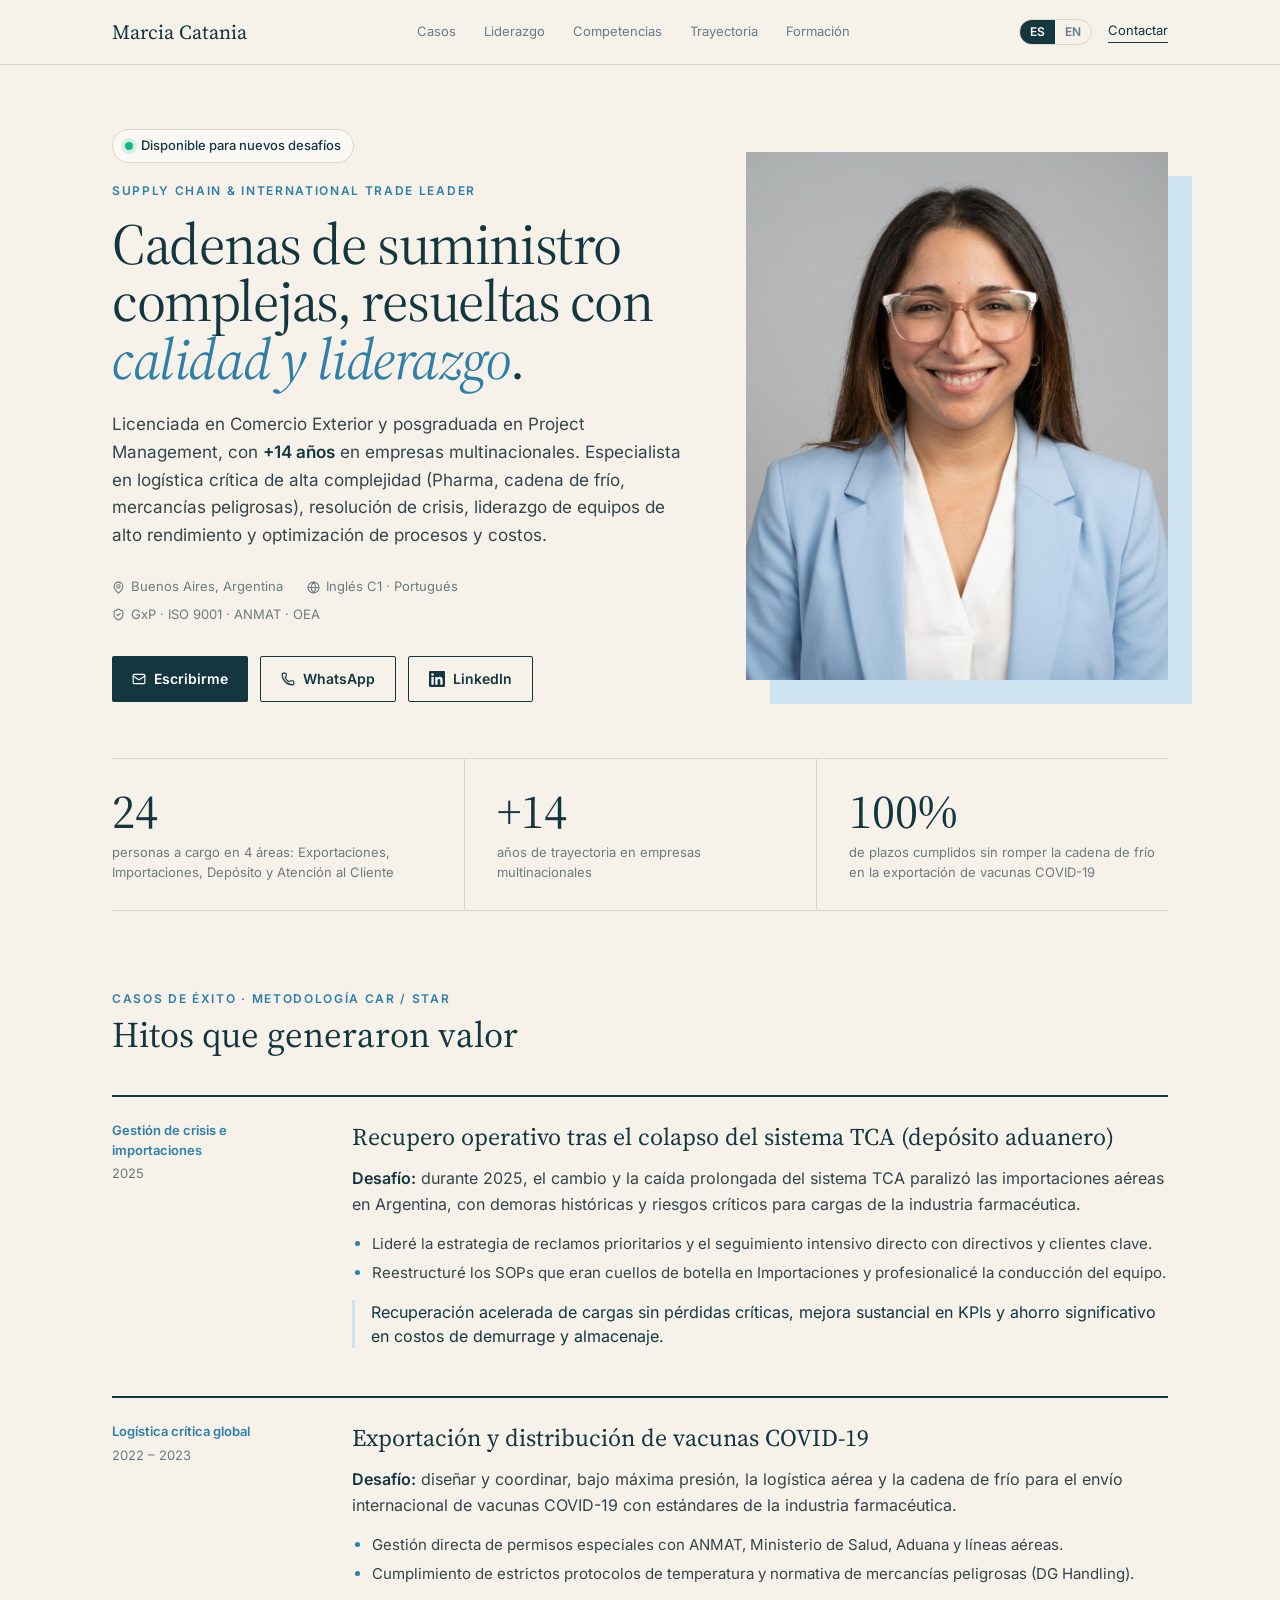
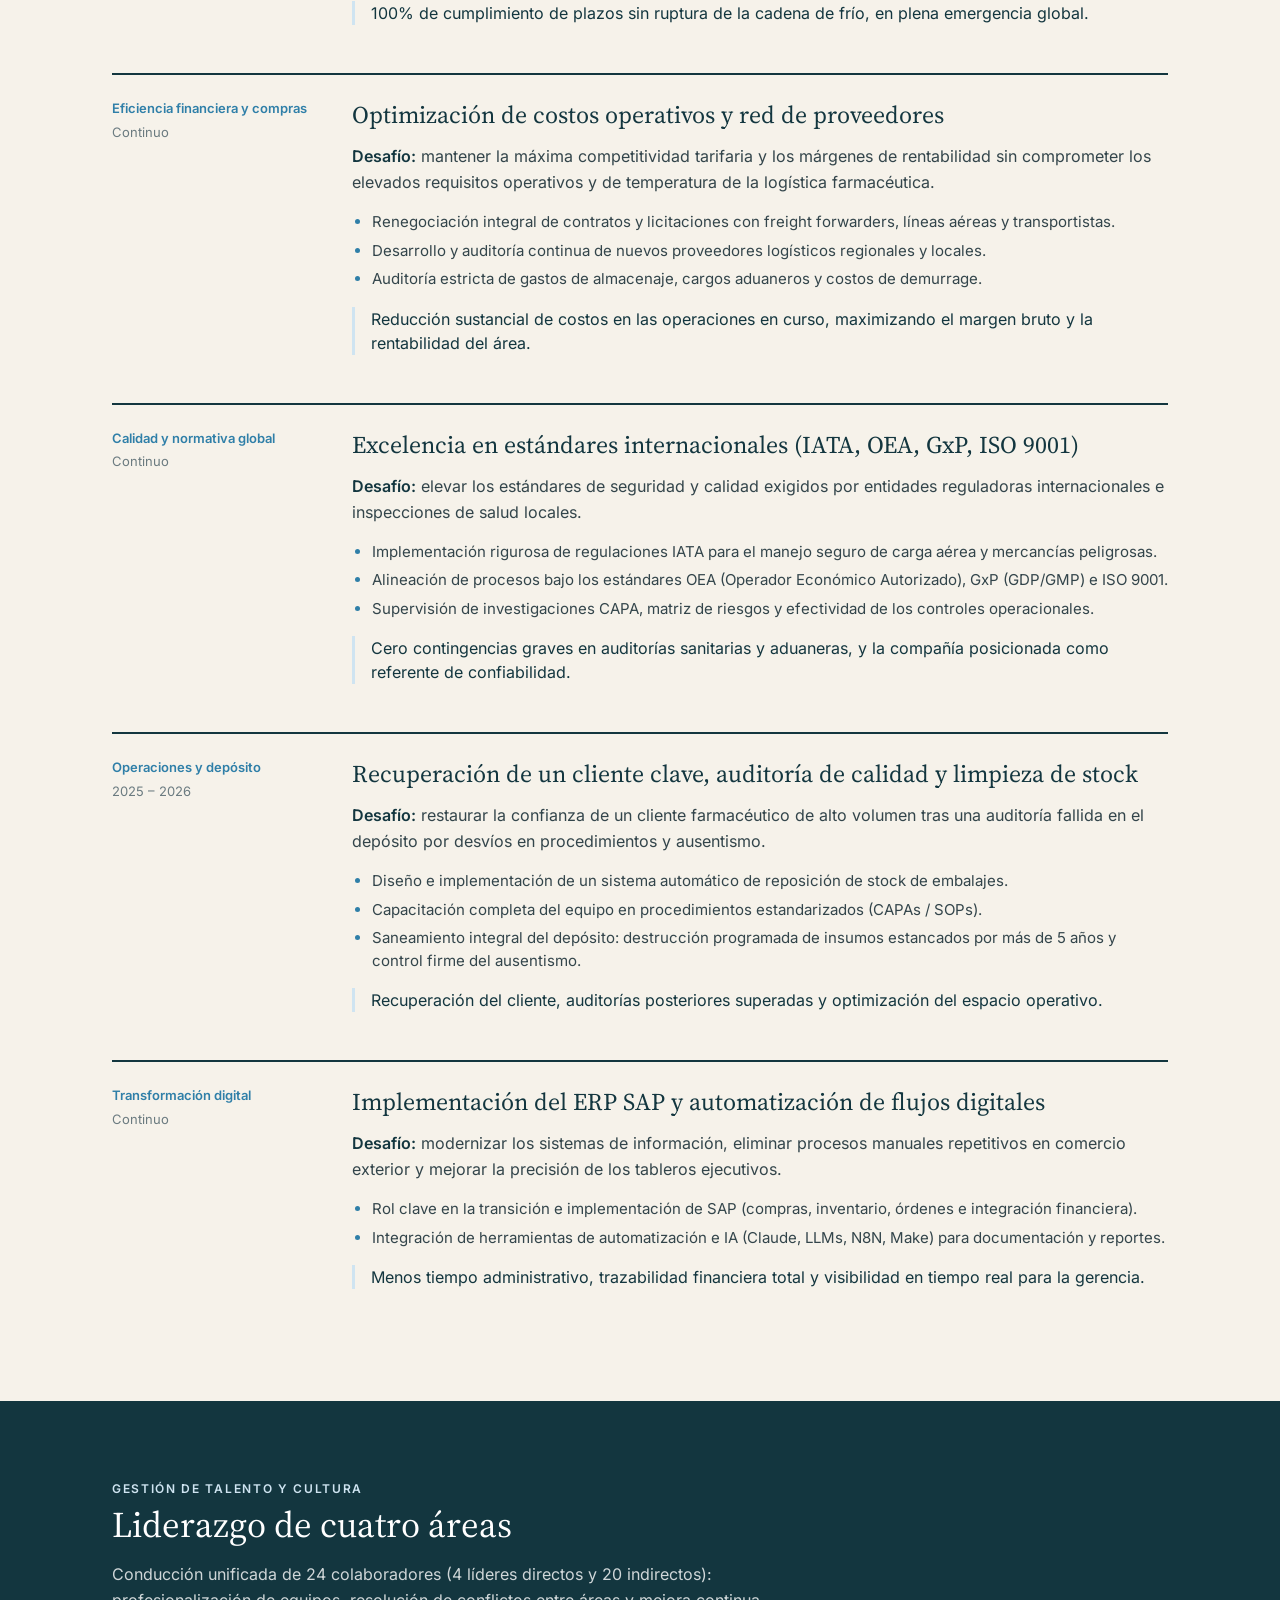
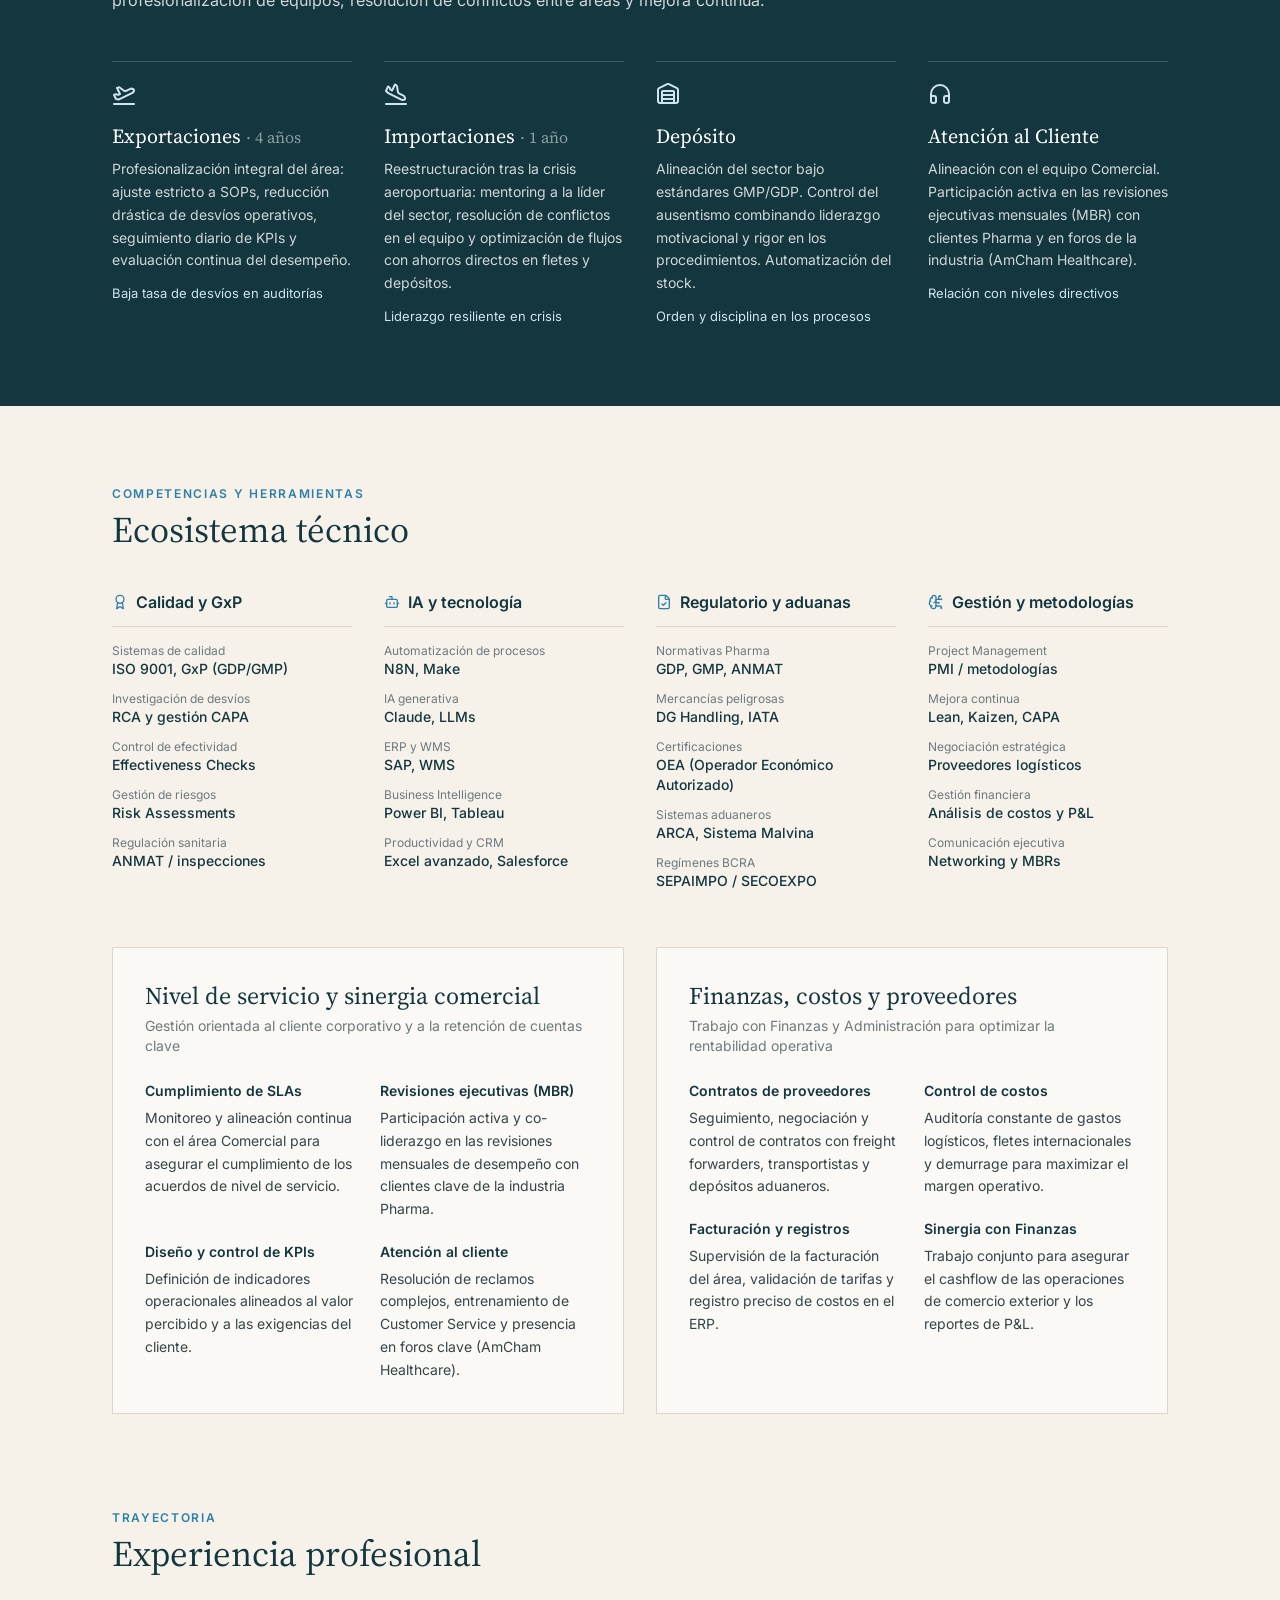
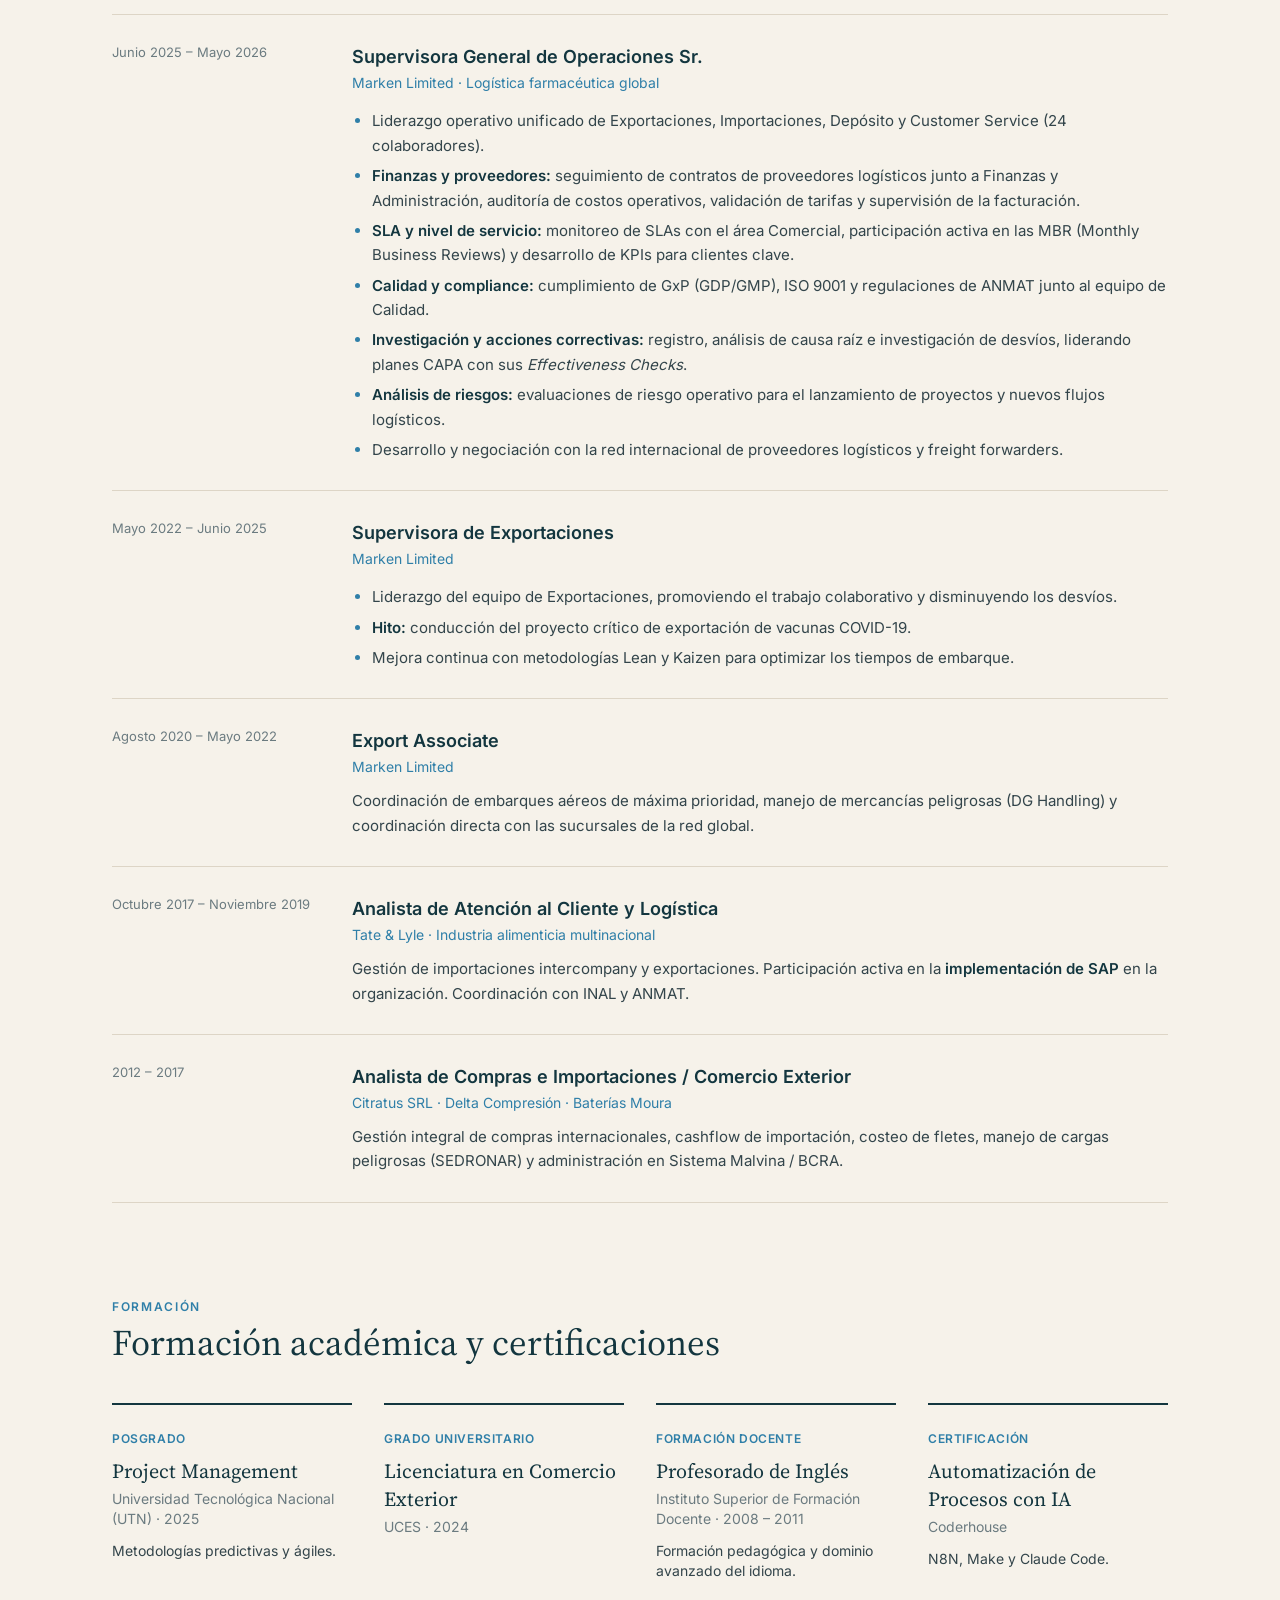
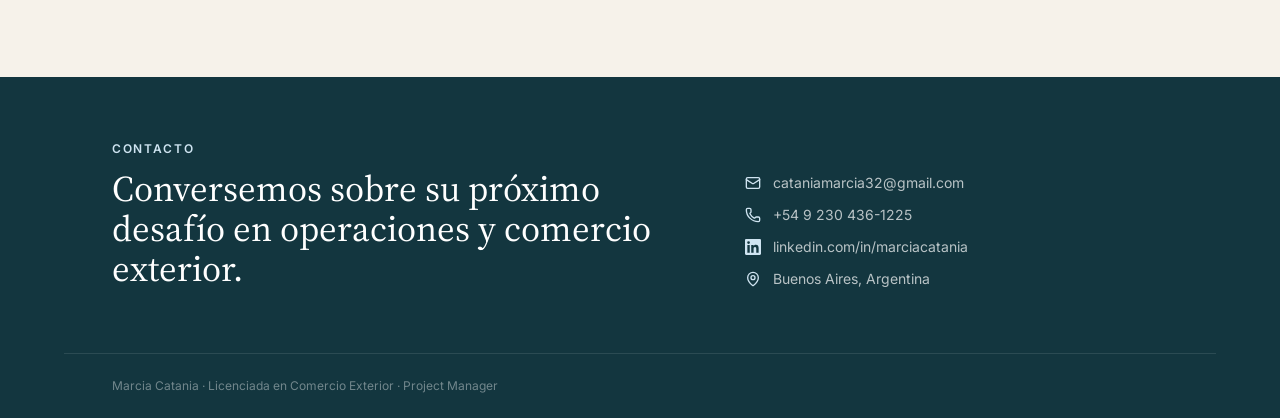
==== commit 51f34025: "Versión en inglés (sitio/en/) con selector ES | EN, vista previa en inglés y repositorio perfil-marc" ====
--- a/sitio/index.html
+++ b/sitio/index.html
@@ -11,19 +11,23 @@
     <link rel="icon" href="img/favicon.svg" type="image/svg+xml">
     <link rel="apple-touch-icon" href="img/icono-180.png">
 
+    <!-- Las dos versiones se avisan entre sí (Google muestra la del idioma de cada uno) -->
+    <link rel="alternate" hreflang="es" href="./">
+    <link rel="alternate" hreflang="en" href="en/">
+
     <!-- Vista previa al pegar el link en WhatsApp / LinkedIn (Open Graph). La imagen sale de scripts/armar_imagenes.py.
          WhatsApp y LinkedIn necesitan la dirección completa: si cambia, correr scripts/poner_url.py. -->
     <meta property="og:type" content="profile">
-    <meta property="og:url" content="https://juanbbuira-design.github.io/cv-marcia/">
+    <meta property="og:url" content="https://cataniamarcia32-sys.github.io/perfil-marcia-catania/">
     <meta property="og:locale" content="es_AR">
     <meta property="og:title" content="Marcia Catania · Supply Chain & International Trade Leader">
     <meta property="og:description" content="Operaciones, comercio exterior y logística crítica Pharma. +14 años en multinacionales, 24 personas a cargo.">
-    <meta property="og:image" content="https://juanbbuira-design.github.io/cv-marcia/img/vista-previa.jpg">
+    <meta property="og:image" content="https://cataniamarcia32-sys.github.io/perfil-marcia-catania/img/vista-previa.jpg">
     <meta property="og:image:width" content="1200">
     <meta property="og:image:height" content="630">
     <meta property="og:image:alt" content="Marcia Catania · Supply Chain & International Trade Leader">
     <meta name="twitter:card" content="summary_large_image">
-    <meta name="twitter:image" content="https://juanbbuira-design.github.io/cv-marcia/img/vista-previa.jpg">
+    <meta name="twitter:image" content="https://cataniamarcia32-sys.github.io/perfil-marcia-catania/img/vista-previa.jpg">
 
     <link rel="stylesheet" href="fuentes/fuentes.css">
     <link rel="stylesheet" href="css/app.css">
@@ -42,6 +46,11 @@
                 <li><a href="#formacion" class="enlace-menu">Formación</a></li>
             </ul>
             <div class="flex items-center gap-4">
+                <!-- Selector de idioma: lleva a la otra versión (sitio/en/), en la misma sección -->
+                <div class="idiomas" aria-label="Idioma">
+                    <span aria-current="true">ES</span>
+                    <a href="en/" class="cambiar-idioma" lang="en" hreflang="en">EN</a>
+                </div>
                 <a href="#contacto" class="hidden sm:inline text-[13px] text-tinta border-b border-tinta pb-0.5">Contactar</a>
                 <button id="boton-menu" class="md:hidden text-tinta text-2xl p-1" aria-label="Abrir menú" aria-expanded="false" aria-controls="menu-celular">
                     <i data-lucide="menu"></i>
@@ -444,6 +453,11 @@
             menuCelular.classList.add("hidden");
             botonMenu.setAttribute("aria-expanded", false);
         }));
+
+        // Al cambiar de idioma se queda en la misma sección (las dos versiones usan los mismos id)
+        document.querySelectorAll(".cambiar-idioma").forEach(a => a.addEventListener("click", () => {
+            a.href = a.getAttribute("href").split("#")[0] + location.hash;
+        }));
     </script>
 </body>
 </html>
--- a/sitio/css/app.css
+++ b/sitio/css/app.css
@@ -1,2 +1,2 @@
 *,:after,:before{--tw-border-spacing-x:0;--tw-border-spacing-y:0;--tw-translate-x:0;--tw-translate-y:0;--tw-rotate:0;--tw-skew-x:0;--tw-skew-y:0;--tw-scale-x:1;--tw-scale-y:1;--tw-pan-x: ;--tw-pan-y: ;--tw-pinch-zoom: ;--tw-scroll-snap-strictness:proximity;--tw-gradient-from-position: ;--tw-gradient-via-position: ;--tw-gradient-to-position: ;--tw-ordinal: ;--tw-slashed-zero: ;--tw-numeric-figure: ;--tw-numeric-spacing: ;--tw-numeric-fraction: ;--tw-ring-inset: ;--tw-ring-offset-width:0px;--tw-ring-offset-color:#fff;--tw-ring-color:rgba(59,130,246,.5);--tw-ring-offset-shadow:0 0 #0000;--tw-ring-shadow:0 0 #0000;--tw-shadow:0 0 #0000;--tw-shadow-colored:0 0 #0000;--tw-blur: ;--tw-brightness: ;--tw-contrast: ;--tw-grayscale: ;--tw-hue-rotate: ;--tw-invert: ;--tw-saturate: ;--tw-sepia: ;--tw-drop-shadow: ;--tw-backdrop-blur: ;--tw-backdrop-brightness: ;--tw-backdrop-contrast: ;--tw-backdrop-grayscale: ;--tw-backdrop-hue-rotate: ;--tw-backdrop-invert: ;--tw-backdrop-opacity: ;--tw-backdrop-saturate: ;--tw-backdrop-sepia: ;--tw-contain-size: ;--tw-contain-layout: ;--tw-contain-paint: ;--tw-contain-style: }::backdrop{--tw-border-spacing-x:0;--tw-border-spacing-y:0;--tw-translate-x:0;--tw-translate-y:0;--tw-rotate:0;--tw-skew-x:0;--tw-skew-y:0;--tw-scale-x:1;--tw-scale-y:1;--tw-pan-x: ;--tw-pan-y: ;--tw-pinch-zoom: ;--tw-scroll-snap-strictness:proximity;--tw-gradient-from-position: ;--tw-gradient-via-position: ;--tw-gradient-to-position: ;--tw-ordinal: ;--tw-slashed-zero: ;--tw-numeric-figure: ;--tw-numeric-spacing: ;--tw-numeric-fraction: ;--tw-ring-inset: ;--tw-ring-offset-width:0px;--tw-ring-offset-color:#fff;--tw-ring-color:rgba(59,130,246,.5);--tw-ring-offset-shadow:0 0 #0000;--tw-ring-shadow:0 0 #0000;--tw-shadow:0 0 #0000;--tw-shadow-colored:0 0 #0000;--tw-blur: ;--tw-brightness: ;--tw-contrast: ;--tw-grayscale: ;--tw-hue-rotate: ;--tw-invert: ;--tw-saturate: ;--tw-sepia: ;--tw-drop-shadow: ;--tw-backdrop-blur: ;--tw-backdrop-brightness: ;--tw-backdrop-contrast: ;--tw-backdrop-grayscale: ;--tw-backdrop-hue-rotate: ;--tw-backdrop-invert: ;--tw-backdrop-opacity: ;--tw-backdrop-saturate: ;--tw-backdrop-sepia: ;--tw-contain-size: ;--tw-contain-layout: ;--tw-contain-paint: ;--tw-contain-style: }
-/*! tailwindcss v3.4.17 | MIT License | https://tailwindcss.com*/*,:after,:before{border:0 solid #e5e7eb;box-sizing:border-box}:after,:before{--tw-content:""}:host,html{line-height:1.5;-webkit-text-size-adjust:100%;font-family:Inter,sans-serif;font-feature-settings:normal;font-variation-settings:normal;-moz-tab-size:4;-o-tab-size:4;tab-size:4;-webkit-tap-highlight-color:transparent}body{line-height:inherit;margin:0}hr{border-top-width:1px;color:inherit;height:0}abbr:where([title]){-webkit-text-decoration:underline dotted;text-decoration:underline dotted}h1,h2,h3,h4,h5,h6{font-size:inherit;font-weight:inherit}a{color:inherit;text-decoration:inherit}b,strong{font-weight:bolder}code,kbd,pre,samp{font-family:ui-monospace,SFMono-Regular,Menlo,Monaco,Consolas,Liberation Mono,Courier New,monospace;font-feature-settings:normal;font-size:1em;font-variation-settings:normal}small{font-size:80%}sub,sup{font-size:75%;line-height:0;position:relative;vertical-align:baseline}sub{bottom:-.25em}sup{top:-.5em}table{border-collapse:collapse;border-color:inherit;text-indent:0}button,input,optgroup,select,textarea{color:inherit;font-family:inherit;font-feature-settings:inherit;font-size:100%;font-variation-settings:inherit;font-weight:inherit;letter-spacing:inherit;line-height:inherit;margin:0;padding:0}button,select{text-transform:none}button,input:where([type=button]),input:where([type=reset]),input:where([type=submit]){-webkit-appearance:button;background-color:transparent;background-image:none}:-moz-focusring{outline:auto}:-moz-ui-invalid{box-shadow:none}progress{vertical-align:baseline}::-webkit-inner-spin-button,::-webkit-outer-spin-button{height:auto}[type=search]{-webkit-appearance:textfield;outline-offset:-2px}::-webkit-search-decoration{-webkit-appearance:none}::-webkit-file-upload-button{-webkit-appearance:button;font:inherit}summary{display:list-item}blockquote,dd,dl,figure,h1,h2,h3,h4,h5,h6,hr,p,pre{margin:0}fieldset{margin:0}fieldset,legend{padding:0}menu,ol,ul{list-style:none;margin:0;padding:0}dialog{padding:0}textarea{resize:vertical}input::-moz-placeholder,textarea::-moz-placeholder{color:#9ca3af;opacity:1}input::placeholder,textarea::placeholder{color:#9ca3af;opacity:1}[role=button],button{cursor:pointer}:disabled{cursor:default}audio,canvas,embed,iframe,img,object,svg,video{display:block;vertical-align:middle}img,video{height:auto;max-width:100%}[hidden]:where(:not([hidden=until-found])){display:none}html{scroll-behavior:smooth;scroll-padding-top:5rem}body{--tw-bg-opacity:1;background-color:rgb(246 242 234/var(--tw-bg-opacity,1));font-family:Inter,sans-serif;--tw-text-opacity:1;color:rgb(51 69 75/var(--tw-text-opacity,1));-webkit-font-smoothing:antialiased;-moz-osx-font-smoothing:grayscale}::-moz-selection{--tw-bg-opacity:1;background-color:rgb(19 54 63/var(--tw-bg-opacity,1));--tw-text-opacity:1;color:rgb(255 255 255/var(--tw-text-opacity,1))}::selection{--tw-bg-opacity:1;background-color:rgb(19 54 63/var(--tw-bg-opacity,1));--tw-text-opacity:1;color:rgb(255 255 255/var(--tw-text-opacity,1))}svg.lucide{flex-shrink:0;height:1em;width:1em}.envoltura{margin-left:auto;margin-right:auto;max-width:72rem;padding-left:1.25rem;padding-right:1.25rem}@media (min-width:640px){.envoltura{padding-left:2rem;padding-right:2rem}}@media (min-width:1024px){.envoltura{padding-left:3rem;padding-right:3rem}}.volanta{display:block;font-size:.75rem;font-weight:600;letter-spacing:.14em;line-height:1rem;text-transform:uppercase;--tw-text-opacity:1;color:rgb(47 127 168/var(--tw-text-opacity,1))}.titulo-seccion{font-family:"Source Serif 4",Georgia,serif;font-size:1.875rem;font-weight:400;line-height:2.25rem;margin-bottom:2.5rem;margin-top:.5rem;--tw-text-opacity:1;color:rgb(19 54 63/var(--tw-text-opacity,1))}@media (min-width:640px){.titulo-seccion{font-size:2.25rem;line-height:2.5rem}}.enlace-menu{transition-duration:.15s;transition-property:color,background-color,border-color,text-decoration-color,fill,stroke;transition-timing-function:cubic-bezier(.4,0,.2,1)}.enlace-menu:hover{--tw-text-opacity:1;color:rgb(19 54 63/var(--tw-text-opacity,1))}.btn-primario{align-items:center;border-radius:.125rem;display:inline-flex;font-size:.875rem;font-weight:600;gap:.5rem;line-height:1.25rem;padding:.75rem 1.25rem;transition-duration:.15s;transition-property:color,background-color,border-color,text-decoration-color,fill,stroke;transition-timing-function:cubic-bezier(.4,0,.2,1);--tw-bg-opacity:1;background-color:rgb(19 54 63/var(--tw-bg-opacity,1));--tw-text-opacity:1;color:rgb(255 255 255/var(--tw-text-opacity,1))}.btn-primario:hover{--tw-bg-opacity:1;background-color:rgb(47 127 168/var(--tw-bg-opacity,1))}.btn-secundario{align-items:center;border-radius:.125rem;border-width:1px;display:inline-flex;font-size:.875rem;font-weight:600;gap:.5rem;line-height:1.25rem;padding:.75rem 1.25rem;transition-duration:.15s;transition-property:color,background-color,border-color,text-decoration-color,fill,stroke;transition-timing-function:cubic-bezier(.4,0,.2,1);--tw-border-opacity:1;border-color:rgb(19 54 63/var(--tw-border-opacity,1));--tw-text-opacity:1;color:rgb(19 54 63/var(--tw-text-opacity,1))}.btn-secundario:hover{--tw-bg-opacity:1;background-color:rgb(19 54 63/var(--tw-bg-opacity,1));--tw-text-opacity:1;color:rgb(255 255 255/var(--tw-text-opacity,1))}.impacto{border-left-width:3px;margin-top:1rem;--tw-border-opacity:1;border-color:rgb(207 228 241/var(--tw-border-opacity,1));padding-left:1rem;--tw-text-opacity:1;color:rgb(19 54 63/var(--tw-text-opacity,1))}.lista{list-style-type:disc}.lista>:not([hidden])~:not([hidden]){--tw-space-y-reverse:0;margin-bottom:calc(.375rem*var(--tw-space-y-reverse));margin-top:calc(.375rem*(1 - var(--tw-space-y-reverse)))}.lista{padding-left:1.25rem}.lista ::marker{color:#2f7fa8}.lista::marker{color:#2f7fa8}.absolute{position:absolute}.relative{position:relative}.sticky{position:sticky}.inset-0{inset:0}.top-0{top:0}.z-50{z-index:50}.order-first{order:-9999}.\!mb-4{margin-bottom:1rem!important}.mb-1{margin-bottom:.25rem}.mb-12{margin-bottom:3rem}.mb-2{margin-bottom:.5rem}.mb-3{margin-bottom:.75rem}.mb-4{margin-bottom:1rem}.mb-5{margin-bottom:1.25rem}.mb-6{margin-bottom:1.5rem}.mr-6{margin-right:1.5rem}.mt-0\.5{margin-top:.125rem}.mt-1{margin-top:.25rem}.mt-14{margin-top:3.5rem}.mt-2{margin-top:.5rem}.mt-20{margin-top:5rem}.mt-3{margin-top:.75rem}.mt-4{margin-top:1rem}.mt-7{margin-top:1.75rem}.mt-8{margin-top:2rem}.block{display:block}.flex{display:flex}.inline-flex{display:inline-flex}.grid{display:grid}.hidden{display:none}.aspect-\[4\/5\]{aspect-ratio:4/5}.h-16{height:4rem}.h-2{height:.5rem}.h-4{height:1rem}.w-2{width:.5rem}.w-4{width:1rem}.w-\[240px\]{width:240px}.w-full{width:100%}.max-w-2xl{max-width:42rem}.max-w-xl{max-width:36rem}.translate-x-6{--tw-translate-x:1.5rem}.translate-x-6,.translate-y-6{transform:translate(var(--tw-translate-x),var(--tw-translate-y)) rotate(var(--tw-rotate)) skewX(var(--tw-skew-x)) skewY(var(--tw-skew-y)) scaleX(var(--tw-scale-x)) scaleY(var(--tw-scale-y))}.translate-y-6{--tw-translate-y:1.5rem}.flex-wrap{flex-wrap:wrap}.items-end{align-items:flex-end}.items-center{align-items:center}.justify-between{justify-content:space-between}.gap-1\.5{gap:.375rem}.gap-10{gap:2.5rem}.gap-12{gap:3rem}.gap-2{gap:.5rem}.gap-3{gap:.75rem}.gap-4{gap:1rem}.gap-7{gap:1.75rem}.gap-8{gap:2rem}.gap-x-6{-moz-column-gap:1.5rem;column-gap:1.5rem}.gap-x-8{-moz-column-gap:2rem;column-gap:2rem}.gap-y-10{row-gap:2.5rem}.gap-y-2{row-gap:.5rem}.gap-y-5{row-gap:1.25rem}.space-y-12>:not([hidden])~:not([hidden]){--tw-space-y-reverse:0;margin-bottom:calc(3rem*var(--tw-space-y-reverse));margin-top:calc(3rem*(1 - var(--tw-space-y-reverse)))}.space-y-3>:not([hidden])~:not([hidden]){--tw-space-y-reverse:0;margin-bottom:calc(.75rem*var(--tw-space-y-reverse));margin-top:calc(.75rem*(1 - var(--tw-space-y-reverse)))}.divide-y>:not([hidden])~:not([hidden]){--tw-divide-y-reverse:0;border-bottom-width:calc(1px*var(--tw-divide-y-reverse));border-top-width:calc(1px*(1 - var(--tw-divide-y-reverse)))}.divide-linea>:not([hidden])~:not([hidden]){--tw-divide-opacity:1;border-color:rgb(221 213 198/var(--tw-divide-opacity,1))}.rounded-full{border-radius:9999px}.border{border-width:1px}.border-y{border-top-width:1px}.border-b,.border-y{border-bottom-width:1px}.border-t{border-top-width:1px}.border-t-2{border-top-width:2px}.border-linea{--tw-border-opacity:1;border-color:rgb(221 213 198/var(--tw-border-opacity,1))}.border-tinta{--tw-border-opacity:1;border-color:rgb(19 54 63/var(--tw-border-opacity,1))}.border-white\/10{border-color:hsla(0,0%,100%,.1)}.border-white\/20{border-color:hsla(0,0%,100%,.2)}.bg-celeste{--tw-bg-opacity:1;background-color:rgb(207 228 241/var(--tw-bg-opacity,1))}.bg-emerald-500{--tw-bg-opacity:1;background-color:rgb(16 185 129/var(--tw-bg-opacity,1))}.bg-fondo\/90{background-color:hsla(40,40%,94%,.9)}.bg-papel{--tw-bg-opacity:1;background-color:rgb(251 249 245/var(--tw-bg-opacity,1))}.bg-tinta{--tw-bg-opacity:1;background-color:rgb(19 54 63/var(--tw-bg-opacity,1))}.object-cover{-o-object-fit:cover;object-fit:cover}.object-top{-o-object-position:top;object-position:top}.p-1{padding:.25rem}.p-6{padding:1.5rem}.px-3{padding-left:.75rem;padding-right:.75rem}.py-1\.5{padding-bottom:.375rem;padding-top:.375rem}.py-16{padding-bottom:4rem;padding-top:4rem}.py-20{padding-bottom:5rem;padding-top:5rem}.py-3{padding-bottom:.75rem;padding-top:.75rem}.py-6{padding-bottom:1.5rem;padding-top:1.5rem}.py-7{padding-bottom:1.75rem;padding-top:1.75rem}.pb-0\.5{padding-bottom:.125rem}.pb-14{padding-bottom:3.5rem}.pb-24{padding-bottom:6rem}.pb-3{padding-bottom:.75rem}.pb-4{padding-bottom:1rem}.pb-8{padding-bottom:2rem}.pt-12{padding-top:3rem}.pt-20{padding-top:5rem}.pt-24{padding-top:6rem}.pt-5{padding-top:1.25rem}.pt-6{padding-top:1.5rem}.font-serif{font-family:"Source Serif 4",Georgia,serif}.text-2xl{font-size:1.5rem;line-height:2rem}.text-3xl{font-size:1.875rem;line-height:2.25rem}.text-5xl{font-size:3rem;line-height:1}.text-\[13px\]{font-size:13px}.text-\[15px\]{font-size:15px}.text-\[17px\]{font-size:17px}.text-\[2\.5rem\]{font-size:2.5rem}.text-base{font-size:1rem;line-height:1.5rem}.text-lg{font-size:1.125rem;line-height:1.75rem}.text-sm{font-size:.875rem;line-height:1.25rem}.text-xl{font-size:1.25rem;line-height:1.75rem}.text-xs{font-size:.75rem;line-height:1rem}.font-medium{font-weight:500}.font-normal{font-weight:400}.font-semibold{font-weight:600}.uppercase{text-transform:uppercase}.leading-\[1\.05\]{line-height:1.05}.leading-none{line-height:1}.leading-relaxed{line-height:1.625}.leading-tight{line-height:1.25}.tracking-tight{letter-spacing:-.025em}.tracking-wider{letter-spacing:.05em}.\!text-celeste{--tw-text-opacity:1!important;color:rgb(207 228 241/var(--tw-text-opacity,1))!important}.\!text-white{--tw-text-opacity:1!important;color:rgb(255 255 255/var(--tw-text-opacity,1))!important}.text-acento{--tw-text-opacity:1;color:rgb(47 127 168/var(--tw-text-opacity,1))}.text-celeste{--tw-text-opacity:1;color:rgb(207 228 241/var(--tw-text-opacity,1))}.text-suave{--tw-text-opacity:1;color:rgb(107 123 128/var(--tw-text-opacity,1))}.text-tinta{--tw-text-opacity:1;color:rgb(19 54 63/var(--tw-text-opacity,1))}.text-white{--tw-text-opacity:1;color:rgb(255 255 255/var(--tw-text-opacity,1))}.text-white\/40{color:hsla(0,0%,100%,.4)}.text-white\/50{color:hsla(0,0%,100%,.5)}.text-white\/70{color:hsla(0,0%,100%,.7)}.text-white\/80{color:hsla(0,0%,100%,.8)}.ring-4{--tw-ring-offset-shadow:var(--tw-ring-inset) 0 0 0 var(--tw-ring-offset-width) var(--tw-ring-offset-color);--tw-ring-shadow:var(--tw-ring-inset) 0 0 0 calc(4px + var(--tw-ring-offset-width)) var(--tw-ring-color);box-shadow:var(--tw-ring-offset-shadow),var(--tw-ring-shadow),var(--tw-shadow,0 0 #0000)}.ring-emerald-500\/15{--tw-ring-color:rgba(16,185,129,.15)}.backdrop-blur-md{--tw-backdrop-blur:blur(12px);-webkit-backdrop-filter:var(--tw-backdrop-blur) var(--tw-backdrop-brightness) var(--tw-backdrop-contrast) var(--tw-backdrop-grayscale) var(--tw-backdrop-hue-rotate) var(--tw-backdrop-invert) var(--tw-backdrop-opacity) var(--tw-backdrop-saturate) var(--tw-backdrop-sepia);backdrop-filter:var(--tw-backdrop-blur) var(--tw-backdrop-brightness) var(--tw-backdrop-contrast) var(--tw-backdrop-grayscale) var(--tw-backdrop-hue-rotate) var(--tw-backdrop-invert) var(--tw-backdrop-opacity) var(--tw-backdrop-saturate) var(--tw-backdrop-sepia)}.transition-colors{transition-duration:.15s;transition-property:color,background-color,border-color,text-decoration-color,fill,stroke;transition-timing-function:cubic-bezier(.4,0,.2,1)}.hover\:text-white:hover{--tw-text-opacity:1;color:rgb(255 255 255/var(--tw-text-opacity,1))}@media (min-width:640px){.sm\:inline{display:inline}.sm\:w-full{width:100%}.sm\:max-w-sm{max-width:24rem}.sm\:grid-cols-2{grid-template-columns:repeat(2,minmax(0,1fr))}.sm\:grid-cols-3{grid-template-columns:repeat(3,minmax(0,1fr))}.sm\:divide-x>:not([hidden])~:not([hidden]){--tw-divide-x-reverse:0;border-left-width:calc(1px*(1 - var(--tw-divide-x-reverse)));border-right-width:calc(1px*var(--tw-divide-x-reverse))}.sm\:divide-y-0>:not([hidden])~:not([hidden]){--tw-divide-y-reverse:0;border-bottom-width:calc(0px*var(--tw-divide-y-reverse));border-top-width:calc(0px*(1 - var(--tw-divide-y-reverse)))}.sm\:p-8{padding:2rem}.sm\:px-8{padding-right:2rem}.sm\:pl-8,.sm\:px-8{padding-left:2rem}.sm\:pr-8{padding-right:2rem}.sm\:text-4xl{font-size:2.25rem;line-height:2.5rem}.sm\:text-5xl{font-size:3rem;line-height:1}}@media (min-width:768px){.md\:flex{display:flex}.md\:hidden{display:none}.md\:grid-cols-\[1\.4fr_1fr\]{grid-template-columns:1.4fr 1fr}.md\:grid-cols-\[200px_1fr\]{grid-template-columns:200px 1fr}.md\:gap-10{gap:2.5rem}}@media (min-width:1024px){.lg\:order-none{order:0}.lg\:max-w-none{max-width:none}.lg\:grid-cols-2{grid-template-columns:repeat(2,minmax(0,1fr))}.lg\:grid-cols-4{grid-template-columns:repeat(4,minmax(0,1fr))}.lg\:grid-cols-\[1\.35fr_1fr\]{grid-template-columns:1.35fr 1fr}.lg\:gap-16{gap:4rem}.lg\:pt-16{padding-top:4rem}.lg\:text-\[3\.6rem\]{font-size:3.6rem}}+/*! tailwindcss v3.4.17 | MIT License | https://tailwindcss.com*/*,:after,:before{border:0 solid #e5e7eb;box-sizing:border-box}:after,:before{--tw-content:""}:host,html{line-height:1.5;-webkit-text-size-adjust:100%;font-family:Inter,sans-serif;font-feature-settings:normal;font-variation-settings:normal;-moz-tab-size:4;-o-tab-size:4;tab-size:4;-webkit-tap-highlight-color:transparent}body{line-height:inherit;margin:0}hr{border-top-width:1px;color:inherit;height:0}abbr:where([title]){-webkit-text-decoration:underline dotted;text-decoration:underline dotted}h1,h2,h3,h4,h5,h6{font-size:inherit;font-weight:inherit}a{color:inherit;text-decoration:inherit}b,strong{font-weight:bolder}code,kbd,pre,samp{font-family:ui-monospace,SFMono-Regular,Menlo,Monaco,Consolas,Liberation Mono,Courier New,monospace;font-feature-settings:normal;font-size:1em;font-variation-settings:normal}small{font-size:80%}sub,sup{font-size:75%;line-height:0;position:relative;vertical-align:baseline}sub{bottom:-.25em}sup{top:-.5em}table{border-collapse:collapse;border-color:inherit;text-indent:0}button,input,optgroup,select,textarea{color:inherit;font-family:inherit;font-feature-settings:inherit;font-size:100%;font-variation-settings:inherit;font-weight:inherit;letter-spacing:inherit;line-height:inherit;margin:0;padding:0}button,select{text-transform:none}button,input:where([type=button]),input:where([type=reset]),input:where([type=submit]){-webkit-appearance:button;background-color:transparent;background-image:none}:-moz-focusring{outline:auto}:-moz-ui-invalid{box-shadow:none}progress{vertical-align:baseline}::-webkit-inner-spin-button,::-webkit-outer-spin-button{height:auto}[type=search]{-webkit-appearance:textfield;outline-offset:-2px}::-webkit-search-decoration{-webkit-appearance:none}::-webkit-file-upload-button{-webkit-appearance:button;font:inherit}summary{display:list-item}blockquote,dd,dl,figure,h1,h2,h3,h4,h5,h6,hr,p,pre{margin:0}fieldset{margin:0}fieldset,legend{padding:0}menu,ol,ul{list-style:none;margin:0;padding:0}dialog{padding:0}textarea{resize:vertical}input::-moz-placeholder,textarea::-moz-placeholder{color:#9ca3af;opacity:1}input::placeholder,textarea::placeholder{color:#9ca3af;opacity:1}[role=button],button{cursor:pointer}:disabled{cursor:default}audio,canvas,embed,iframe,img,object,svg,video{display:block;vertical-align:middle}img,video{height:auto;max-width:100%}[hidden]:where(:not([hidden=until-found])){display:none}html{scroll-behavior:smooth;scroll-padding-top:5rem}body{--tw-bg-opacity:1;background-color:rgb(246 242 234/var(--tw-bg-opacity,1));font-family:Inter,sans-serif;--tw-text-opacity:1;color:rgb(51 69 75/var(--tw-text-opacity,1));-webkit-font-smoothing:antialiased;-moz-osx-font-smoothing:grayscale}::-moz-selection{--tw-bg-opacity:1;background-color:rgb(19 54 63/var(--tw-bg-opacity,1));--tw-text-opacity:1;color:rgb(255 255 255/var(--tw-text-opacity,1))}::selection{--tw-bg-opacity:1;background-color:rgb(19 54 63/var(--tw-bg-opacity,1));--tw-text-opacity:1;color:rgb(255 255 255/var(--tw-text-opacity,1))}svg.lucide{flex-shrink:0;height:1em;width:1em}.envoltura{margin-left:auto;margin-right:auto;max-width:72rem;padding-left:1.25rem;padding-right:1.25rem}@media (min-width:640px){.envoltura{padding-left:2rem;padding-right:2rem}}@media (min-width:1024px){.envoltura{padding-left:3rem;padding-right:3rem}}.volanta{display:block;font-size:.75rem;font-weight:600;letter-spacing:.14em;line-height:1rem;text-transform:uppercase;--tw-text-opacity:1;color:rgb(47 127 168/var(--tw-text-opacity,1))}.titulo-seccion{font-family:"Source Serif 4",Georgia,serif;font-size:1.875rem;font-weight:400;line-height:2.25rem;margin-bottom:2.5rem;margin-top:.5rem;--tw-text-opacity:1;color:rgb(19 54 63/var(--tw-text-opacity,1))}@media (min-width:640px){.titulo-seccion{font-size:2.25rem;line-height:2.5rem}}.enlace-menu{transition-duration:.15s;transition-property:color,background-color,border-color,text-decoration-color,fill,stroke;transition-timing-function:cubic-bezier(.4,0,.2,1)}.enlace-menu:hover{--tw-text-opacity:1;color:rgb(19 54 63/var(--tw-text-opacity,1))}.btn-primario{align-items:center;border-radius:.125rem;display:inline-flex;font-size:.875rem;font-weight:600;gap:.5rem;line-height:1.25rem;padding:.75rem 1.25rem;transition-duration:.15s;transition-property:color,background-color,border-color,text-decoration-color,fill,stroke;transition-timing-function:cubic-bezier(.4,0,.2,1);--tw-bg-opacity:1;background-color:rgb(19 54 63/var(--tw-bg-opacity,1));--tw-text-opacity:1;color:rgb(255 255 255/var(--tw-text-opacity,1))}.btn-primario:hover{--tw-bg-opacity:1;background-color:rgb(47 127 168/var(--tw-bg-opacity,1))}.btn-secundario{align-items:center;border-radius:.125rem;border-width:1px;display:inline-flex;font-size:.875rem;font-weight:600;gap:.5rem;line-height:1.25rem;padding:.75rem 1.25rem;transition-duration:.15s;transition-property:color,background-color,border-color,text-decoration-color,fill,stroke;transition-timing-function:cubic-bezier(.4,0,.2,1);--tw-border-opacity:1;border-color:rgb(19 54 63/var(--tw-border-opacity,1));--tw-text-opacity:1;color:rgb(19 54 63/var(--tw-text-opacity,1))}.btn-secundario:hover{--tw-bg-opacity:1;background-color:rgb(19 54 63/var(--tw-bg-opacity,1));--tw-text-opacity:1;color:rgb(255 255 255/var(--tw-text-opacity,1))}.impacto{border-left-width:3px;margin-top:1rem;--tw-border-opacity:1;border-color:rgb(207 228 241/var(--tw-border-opacity,1));padding-left:1rem;--tw-text-opacity:1;color:rgb(19 54 63/var(--tw-text-opacity,1))}.lista{list-style-type:disc}.lista>:not([hidden])~:not([hidden]){--tw-space-y-reverse:0;margin-bottom:calc(.375rem*var(--tw-space-y-reverse));margin-top:calc(.375rem*(1 - var(--tw-space-y-reverse)))}.lista{padding-left:1.25rem}.lista ::marker{color:#2f7fa8}.lista::marker{color:#2f7fa8}.idiomas{align-items:center;border-radius:9999px;border-width:1px;display:flex;overflow:hidden;--tw-border-opacity:1;border-color:rgb(221 213 198/var(--tw-border-opacity,1));font-size:.75rem;font-weight:600;line-height:1rem}.idiomas>*{padding:.25rem .625rem}.idiomas>span{--tw-bg-opacity:1;background-color:rgb(19 54 63/var(--tw-bg-opacity,1));--tw-text-opacity:1;color:rgb(255 255 255/var(--tw-text-opacity,1))}.idiomas>a{--tw-text-opacity:1;color:rgb(107 123 128/var(--tw-text-opacity,1));transition-duration:.15s;transition-property:color,background-color,border-color,text-decoration-color,fill,stroke;transition-timing-function:cubic-bezier(.4,0,.2,1)}.idiomas>a:hover{--tw-text-opacity:1;color:rgb(19 54 63/var(--tw-text-opacity,1))}.collapse{visibility:collapse}.absolute{position:absolute}.relative{position:relative}.sticky{position:sticky}.inset-0{inset:0}.top-0{top:0}.z-50{z-index:50}.order-first{order:-9999}.\!mb-4{margin-bottom:1rem!important}.mb-1{margin-bottom:.25rem}.mb-12{margin-bottom:3rem}.mb-2{margin-bottom:.5rem}.mb-3{margin-bottom:.75rem}.mb-4{margin-bottom:1rem}.mb-5{margin-bottom:1.25rem}.mb-6{margin-bottom:1.5rem}.mr-6{margin-right:1.5rem}.mt-0\.5{margin-top:.125rem}.mt-1{margin-top:.25rem}.mt-14{margin-top:3.5rem}.mt-2{margin-top:.5rem}.mt-20{margin-top:5rem}.mt-3{margin-top:.75rem}.mt-4{margin-top:1rem}.mt-7{margin-top:1.75rem}.mt-8{margin-top:2rem}.block{display:block}.flex{display:flex}.inline-flex{display:inline-flex}.grid{display:grid}.hidden{display:none}.aspect-\[4\/5\]{aspect-ratio:4/5}.h-16{height:4rem}.h-2{height:.5rem}.h-4{height:1rem}.w-2{width:.5rem}.w-4{width:1rem}.w-\[240px\]{width:240px}.w-full{width:100%}.max-w-2xl{max-width:42rem}.max-w-xl{max-width:36rem}.translate-x-6{--tw-translate-x:1.5rem}.translate-x-6,.translate-y-6{transform:translate(var(--tw-translate-x),var(--tw-translate-y)) rotate(var(--tw-rotate)) skewX(var(--tw-skew-x)) skewY(var(--tw-skew-y)) scaleX(var(--tw-scale-x)) scaleY(var(--tw-scale-y))}.translate-y-6{--tw-translate-y:1.5rem}.flex-wrap{flex-wrap:wrap}.items-end{align-items:flex-end}.items-center{align-items:center}.justify-between{justify-content:space-between}.gap-1\.5{gap:.375rem}.gap-10{gap:2.5rem}.gap-12{gap:3rem}.gap-2{gap:.5rem}.gap-3{gap:.75rem}.gap-4{gap:1rem}.gap-7{gap:1.75rem}.gap-8{gap:2rem}.gap-x-6{-moz-column-gap:1.5rem;column-gap:1.5rem}.gap-x-8{-moz-column-gap:2rem;column-gap:2rem}.gap-y-10{row-gap:2.5rem}.gap-y-2{row-gap:.5rem}.gap-y-5{row-gap:1.25rem}.space-y-12>:not([hidden])~:not([hidden]){--tw-space-y-reverse:0;margin-bottom:calc(3rem*var(--tw-space-y-reverse));margin-top:calc(3rem*(1 - var(--tw-space-y-reverse)))}.space-y-3>:not([hidden])~:not([hidden]){--tw-space-y-reverse:0;margin-bottom:calc(.75rem*var(--tw-space-y-reverse));margin-top:calc(.75rem*(1 - var(--tw-space-y-reverse)))}.divide-y>:not([hidden])~:not([hidden]){--tw-divide-y-reverse:0;border-bottom-width:calc(1px*var(--tw-divide-y-reverse));border-top-width:calc(1px*(1 - var(--tw-divide-y-reverse)))}.divide-linea>:not([hidden])~:not([hidden]){--tw-divide-opacity:1;border-color:rgb(221 213 198/var(--tw-divide-opacity,1))}.rounded-full{border-radius:9999px}.border{border-width:1px}.border-y{border-top-width:1px}.border-b,.border-y{border-bottom-width:1px}.border-t{border-top-width:1px}.border-t-2{border-top-width:2px}.border-linea{--tw-border-opacity:1;border-color:rgb(221 213 198/var(--tw-border-opacity,1))}.border-tinta{--tw-border-opacity:1;border-color:rgb(19 54 63/var(--tw-border-opacity,1))}.border-white\/10{border-color:hsla(0,0%,100%,.1)}.border-white\/20{border-color:hsla(0,0%,100%,.2)}.bg-celeste{--tw-bg-opacity:1;background-color:rgb(207 228 241/var(--tw-bg-opacity,1))}.bg-emerald-500{--tw-bg-opacity:1;background-color:rgb(16 185 129/var(--tw-bg-opacity,1))}.bg-fondo\/90{background-color:hsla(40,40%,94%,.9)}.bg-papel{--tw-bg-opacity:1;background-color:rgb(251 249 245/var(--tw-bg-opacity,1))}.bg-tinta{--tw-bg-opacity:1;background-color:rgb(19 54 63/var(--tw-bg-opacity,1))}.object-cover{-o-object-fit:cover;object-fit:cover}.object-top{-o-object-position:top;object-position:top}.p-1{padding:.25rem}.p-6{padding:1.5rem}.px-3{padding-left:.75rem;padding-right:.75rem}.py-1\.5{padding-bottom:.375rem;padding-top:.375rem}.py-16{padding-bottom:4rem;padding-top:4rem}.py-20{padding-bottom:5rem;padding-top:5rem}.py-3{padding-bottom:.75rem;padding-top:.75rem}.py-6{padding-bottom:1.5rem;padding-top:1.5rem}.py-7{padding-bottom:1.75rem;padding-top:1.75rem}.pb-0\.5{padding-bottom:.125rem}.pb-14{padding-bottom:3.5rem}.pb-24{padding-bottom:6rem}.pb-3{padding-bottom:.75rem}.pb-4{padding-bottom:1rem}.pb-8{padding-bottom:2rem}.pt-12{padding-top:3rem}.pt-20{padding-top:5rem}.pt-24{padding-top:6rem}.pt-5{padding-top:1.25rem}.pt-6{padding-top:1.5rem}.font-serif{font-family:"Source Serif 4",Georgia,serif}.text-2xl{font-size:1.5rem;line-height:2rem}.text-3xl{font-size:1.875rem;line-height:2.25rem}.text-5xl{font-size:3rem;line-height:1}.text-\[13px\]{font-size:13px}.text-\[15px\]{font-size:15px}.text-\[17px\]{font-size:17px}.text-\[2\.5rem\]{font-size:2.5rem}.text-base{font-size:1rem;line-height:1.5rem}.text-lg{font-size:1.125rem;line-height:1.75rem}.text-sm{font-size:.875rem;line-height:1.25rem}.text-xl{font-size:1.25rem;line-height:1.75rem}.text-xs{font-size:.75rem;line-height:1rem}.font-medium{font-weight:500}.font-normal{font-weight:400}.font-semibold{font-weight:600}.uppercase{text-transform:uppercase}.leading-\[1\.05\]{line-height:1.05}.leading-none{line-height:1}.leading-relaxed{line-height:1.625}.leading-tight{line-height:1.25}.tracking-tight{letter-spacing:-.025em}.tracking-wider{letter-spacing:.05em}.\!text-celeste{--tw-text-opacity:1!important;color:rgb(207 228 241/var(--tw-text-opacity,1))!important}.\!text-white{--tw-text-opacity:1!important;color:rgb(255 255 255/var(--tw-text-opacity,1))!important}.text-acento{--tw-text-opacity:1;color:rgb(47 127 168/var(--tw-text-opacity,1))}.text-celeste{--tw-text-opacity:1;color:rgb(207 228 241/var(--tw-text-opacity,1))}.text-suave{--tw-text-opacity:1;color:rgb(107 123 128/var(--tw-text-opacity,1))}.text-tinta{--tw-text-opacity:1;color:rgb(19 54 63/var(--tw-text-opacity,1))}.text-white{--tw-text-opacity:1;color:rgb(255 255 255/var(--tw-text-opacity,1))}.text-white\/40{color:hsla(0,0%,100%,.4)}.text-white\/50{color:hsla(0,0%,100%,.5)}.text-white\/70{color:hsla(0,0%,100%,.7)}.text-white\/80{color:hsla(0,0%,100%,.8)}.ring-4{--tw-ring-offset-shadow:var(--tw-ring-inset) 0 0 0 var(--tw-ring-offset-width) var(--tw-ring-offset-color);--tw-ring-shadow:var(--tw-ring-inset) 0 0 0 calc(4px + var(--tw-ring-offset-width)) var(--tw-ring-color);box-shadow:var(--tw-ring-offset-shadow),var(--tw-ring-shadow),var(--tw-shadow,0 0 #0000)}.ring-emerald-500\/15{--tw-ring-color:rgba(16,185,129,.15)}.backdrop-blur-md{--tw-backdrop-blur:blur(12px);-webkit-backdrop-filter:var(--tw-backdrop-blur) var(--tw-backdrop-brightness) var(--tw-backdrop-contrast) var(--tw-backdrop-grayscale) var(--tw-backdrop-hue-rotate) var(--tw-backdrop-invert) var(--tw-backdrop-opacity) var(--tw-backdrop-saturate) var(--tw-backdrop-sepia);backdrop-filter:var(--tw-backdrop-blur) var(--tw-backdrop-brightness) var(--tw-backdrop-contrast) var(--tw-backdrop-grayscale) var(--tw-backdrop-hue-rotate) var(--tw-backdrop-invert) var(--tw-backdrop-opacity) var(--tw-backdrop-saturate) var(--tw-backdrop-sepia)}.transition{transition-duration:.15s;transition-property:color,background-color,border-color,text-decoration-color,fill,stroke,opacity,box-shadow,transform,filter,-webkit-backdrop-filter;transition-property:color,background-color,border-color,text-decoration-color,fill,stroke,opacity,box-shadow,transform,filter,backdrop-filter;transition-property:color,background-color,border-color,text-decoration-color,fill,stroke,opacity,box-shadow,transform,filter,backdrop-filter,-webkit-backdrop-filter;transition-timing-function:cubic-bezier(.4,0,.2,1)}.transition-colors{transition-duration:.15s;transition-property:color,background-color,border-color,text-decoration-color,fill,stroke;transition-timing-function:cubic-bezier(.4,0,.2,1)}.hover\:text-white:hover{--tw-text-opacity:1;color:rgb(255 255 255/var(--tw-text-opacity,1))}@media (min-width:640px){.sm\:inline{display:inline}.sm\:w-full{width:100%}.sm\:max-w-sm{max-width:24rem}.sm\:grid-cols-2{grid-template-columns:repeat(2,minmax(0,1fr))}.sm\:grid-cols-3{grid-template-columns:repeat(3,minmax(0,1fr))}.sm\:divide-x>:not([hidden])~:not([hidden]){--tw-divide-x-reverse:0;border-left-width:calc(1px*(1 - var(--tw-divide-x-reverse)));border-right-width:calc(1px*var(--tw-divide-x-reverse))}.sm\:divide-y-0>:not([hidden])~:not([hidden]){--tw-divide-y-reverse:0;border-bottom-width:calc(0px*var(--tw-divide-y-reverse));border-top-width:calc(0px*(1 - var(--tw-divide-y-reverse)))}.sm\:p-8{padding:2rem}.sm\:px-8{padding-right:2rem}.sm\:pl-8,.sm\:px-8{padding-left:2rem}.sm\:pr-8{padding-right:2rem}.sm\:text-4xl{font-size:2.25rem;line-height:2.5rem}.sm\:text-5xl{font-size:3rem;line-height:1}}@media (min-width:768px){.md\:flex{display:flex}.md\:hidden{display:none}.md\:grid-cols-\[1\.4fr_1fr\]{grid-template-columns:1.4fr 1fr}.md\:grid-cols-\[200px_1fr\]{grid-template-columns:200px 1fr}.md\:gap-10{gap:2.5rem}}@media (min-width:1024px){.lg\:order-none{order:0}.lg\:max-w-none{max-width:none}.lg\:grid-cols-2{grid-template-columns:repeat(2,minmax(0,1fr))}.lg\:grid-cols-4{grid-template-columns:repeat(4,minmax(0,1fr))}.lg\:grid-cols-\[1\.35fr_1fr\]{grid-template-columns:1.35fr 1fr}.lg\:gap-16{gap:4rem}.lg\:pt-16{padding-top:4rem}.lg\:text-\[3\.6rem\]{font-size:3.6rem}}
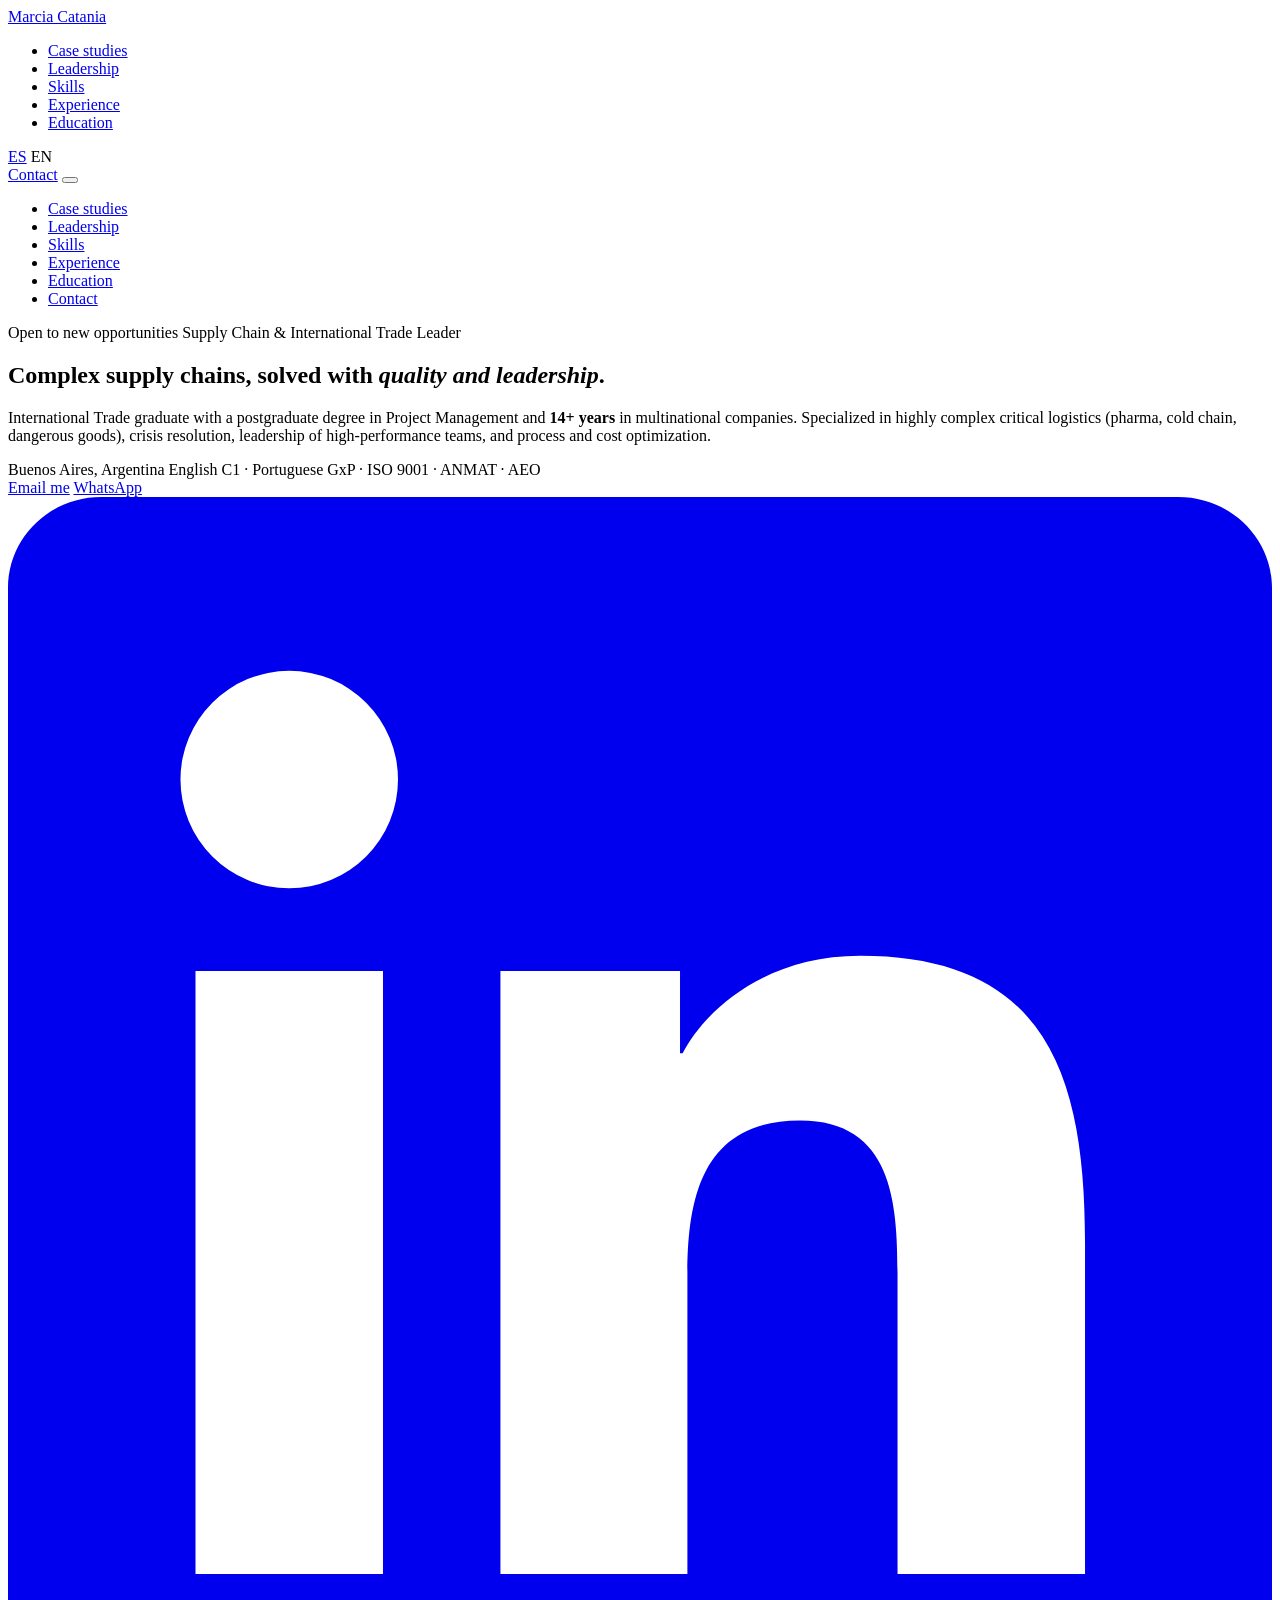
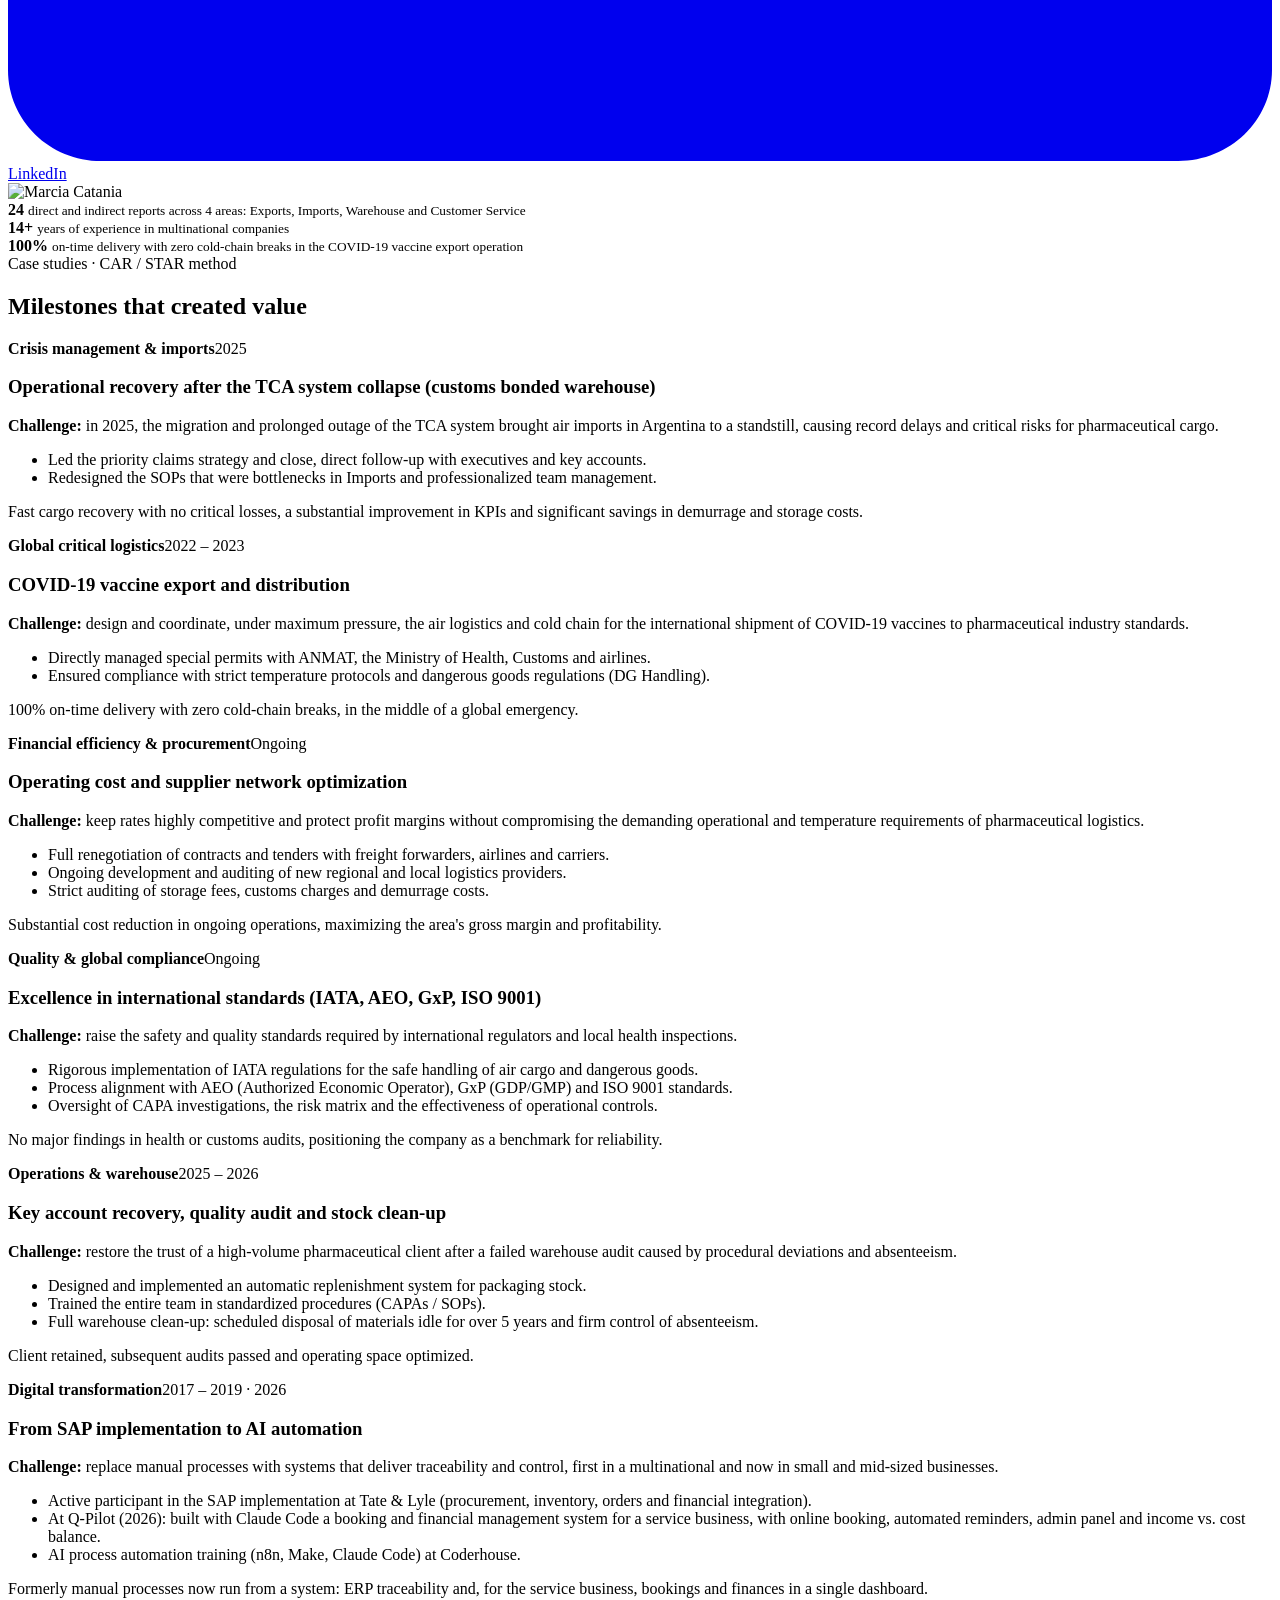
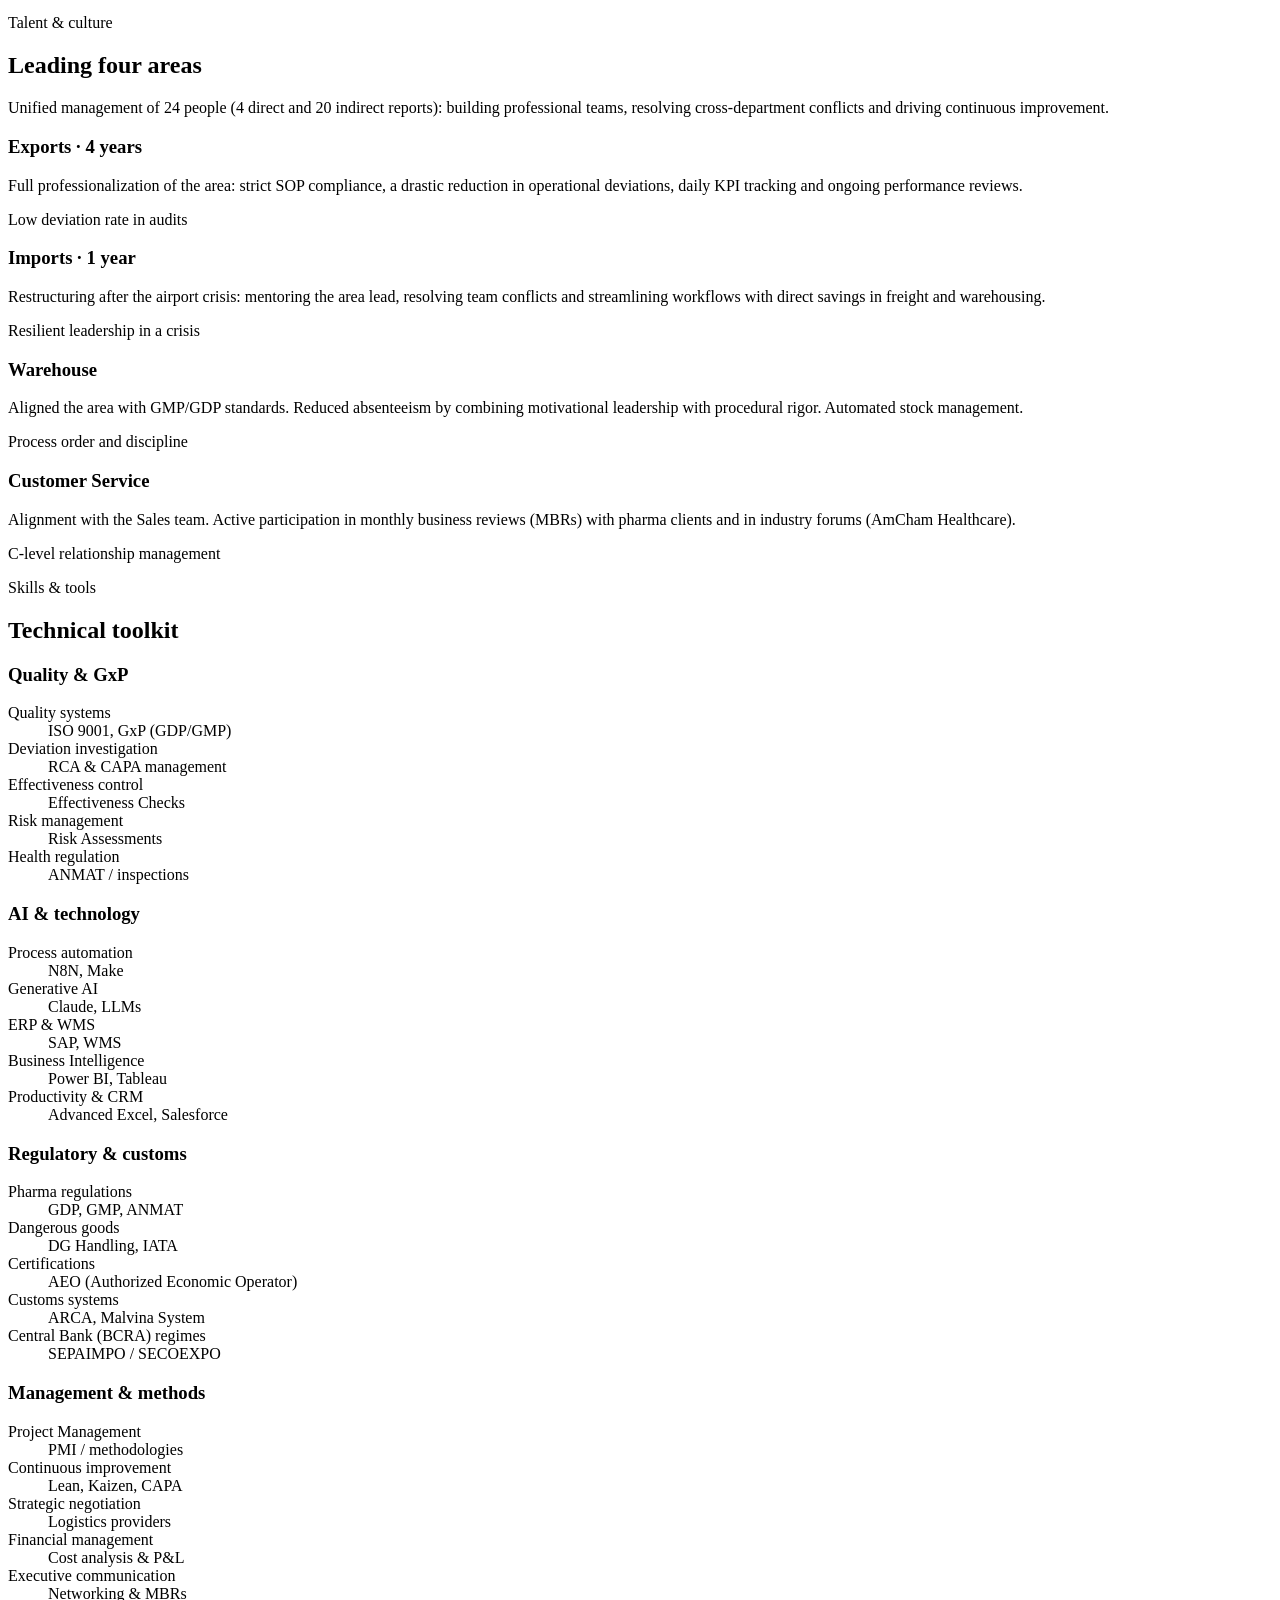
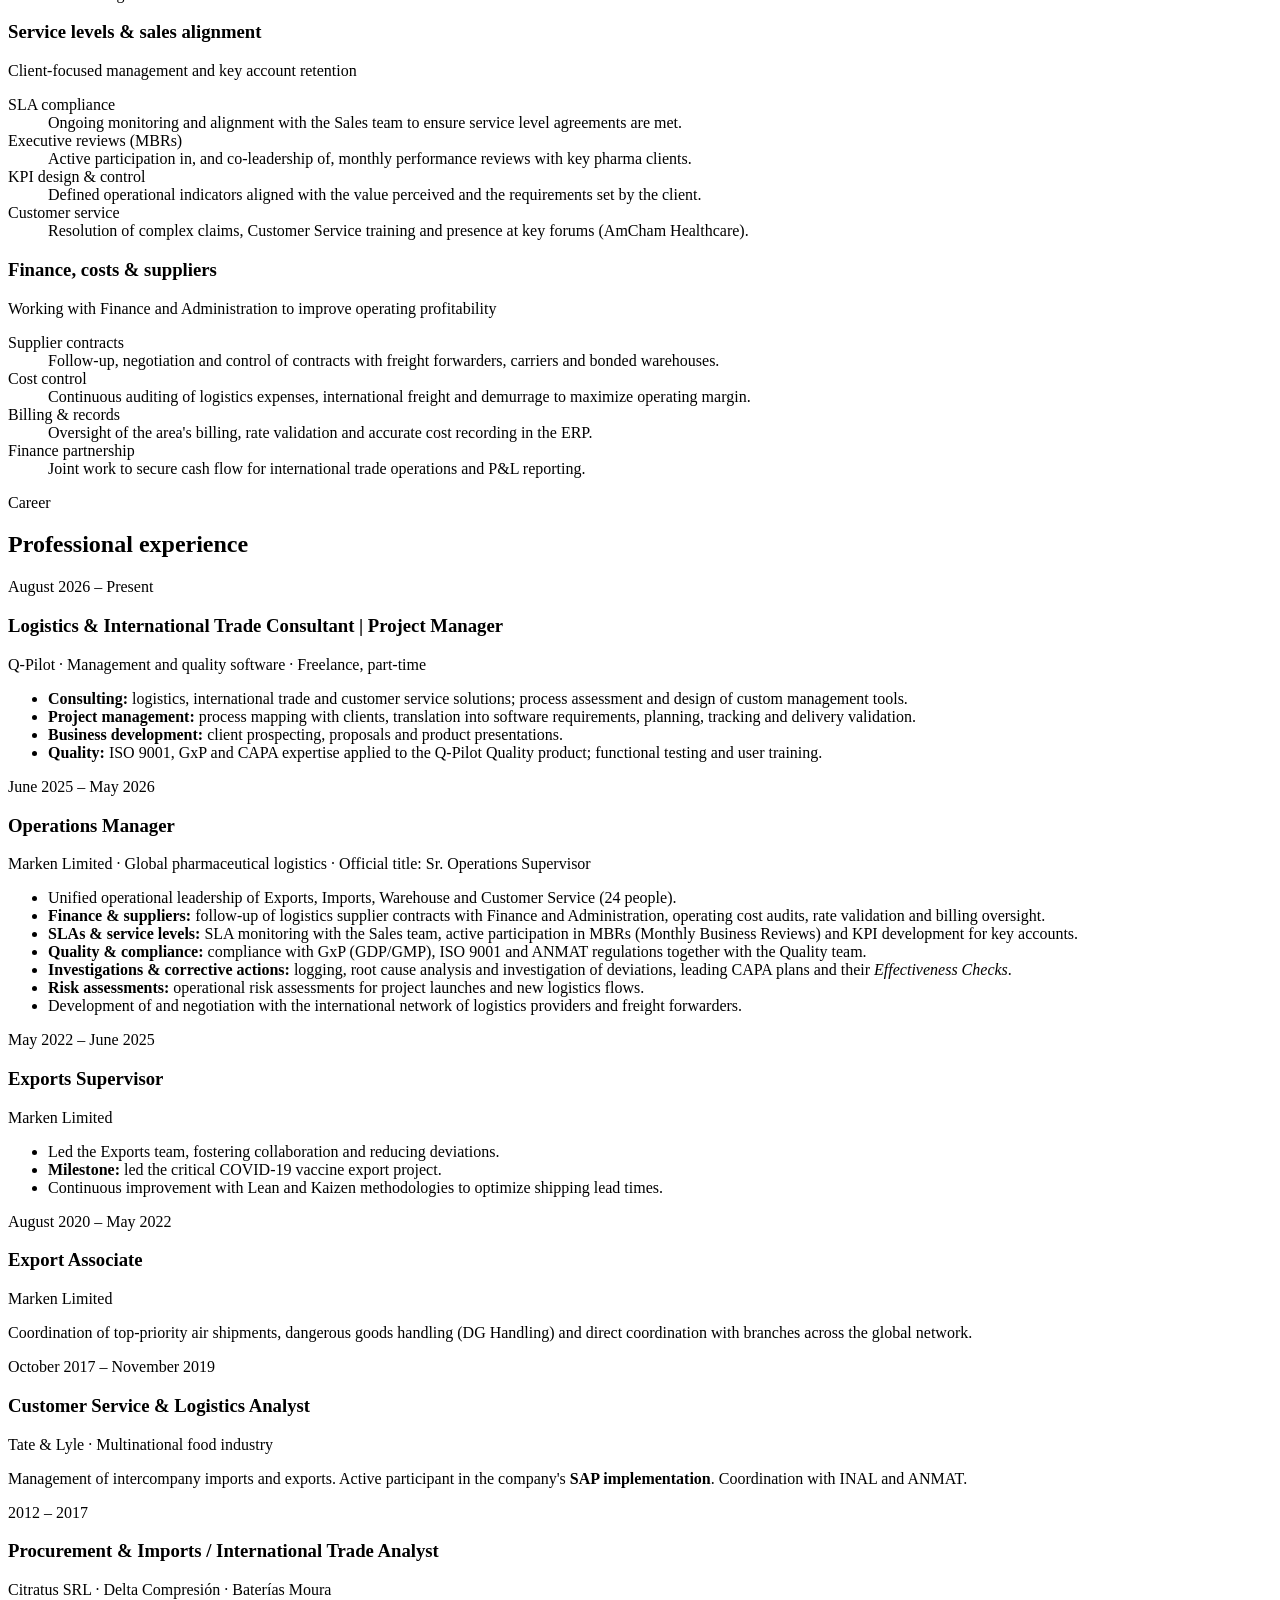
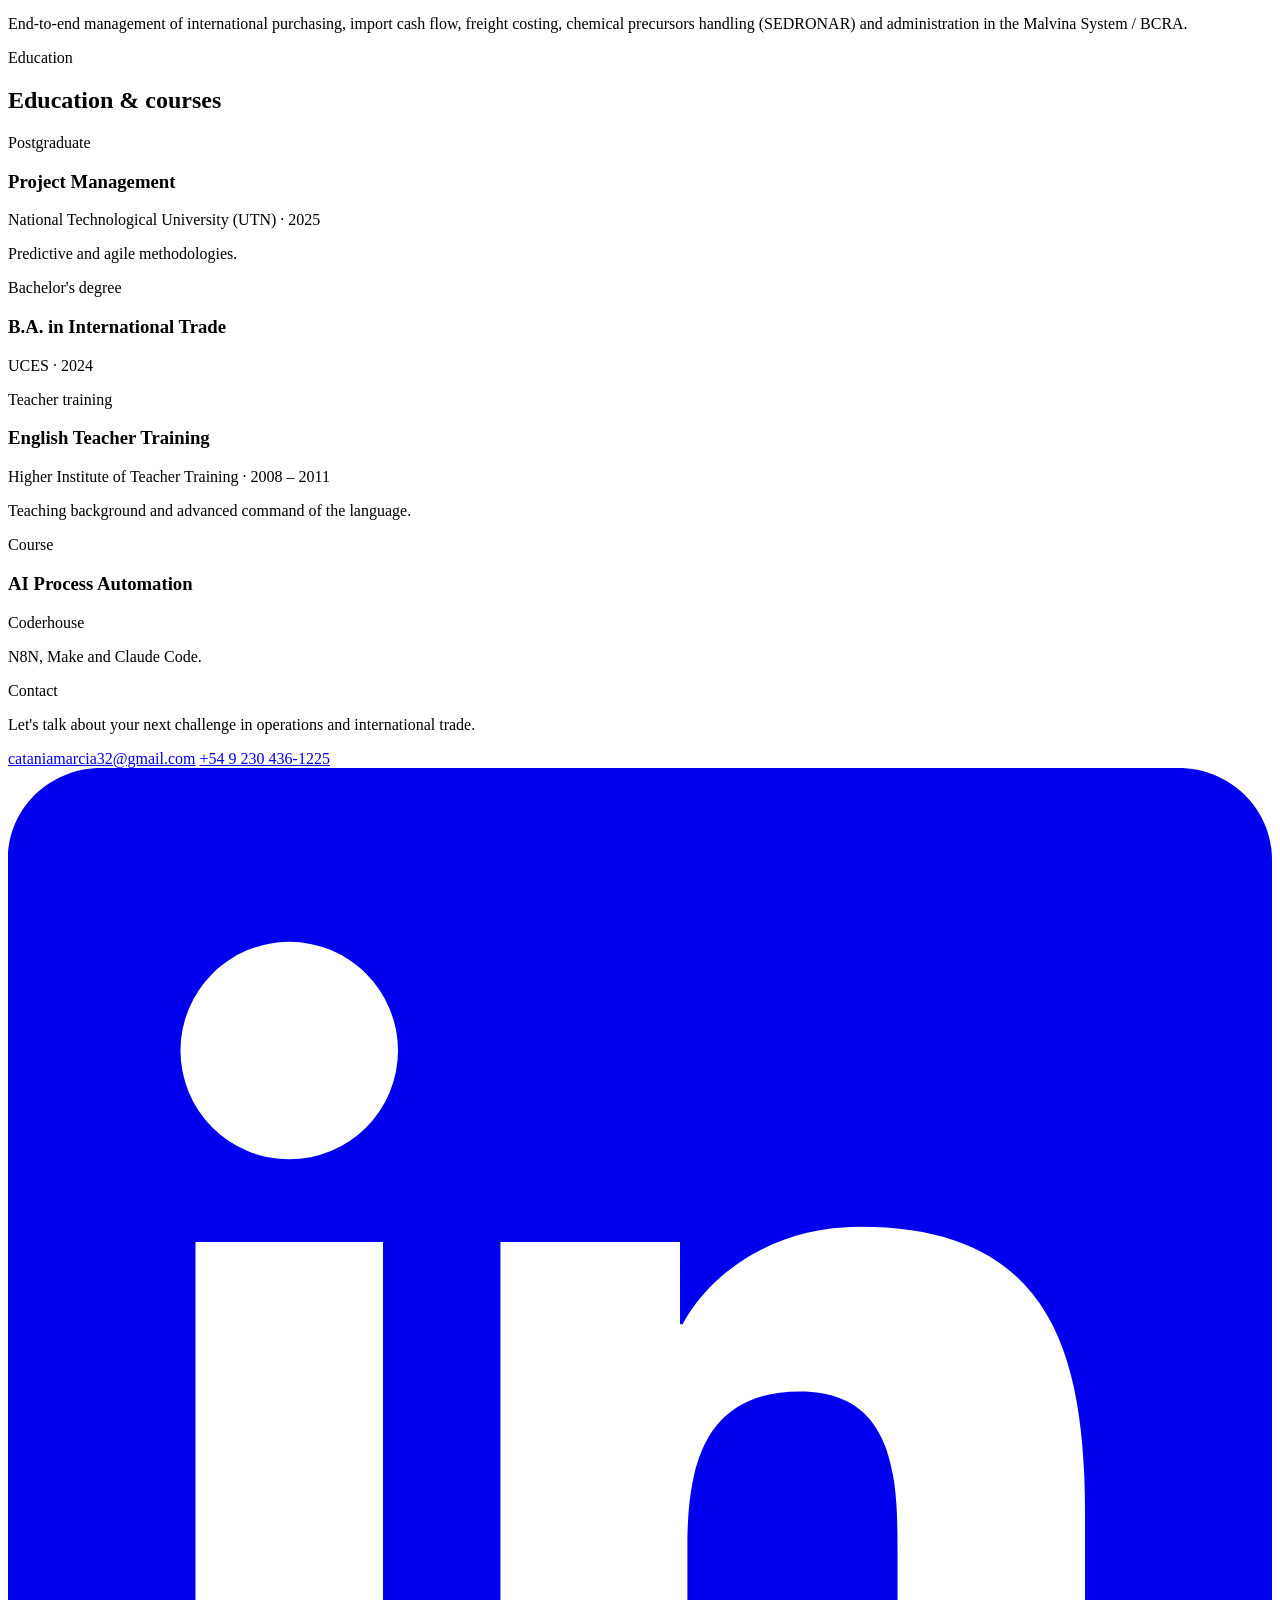
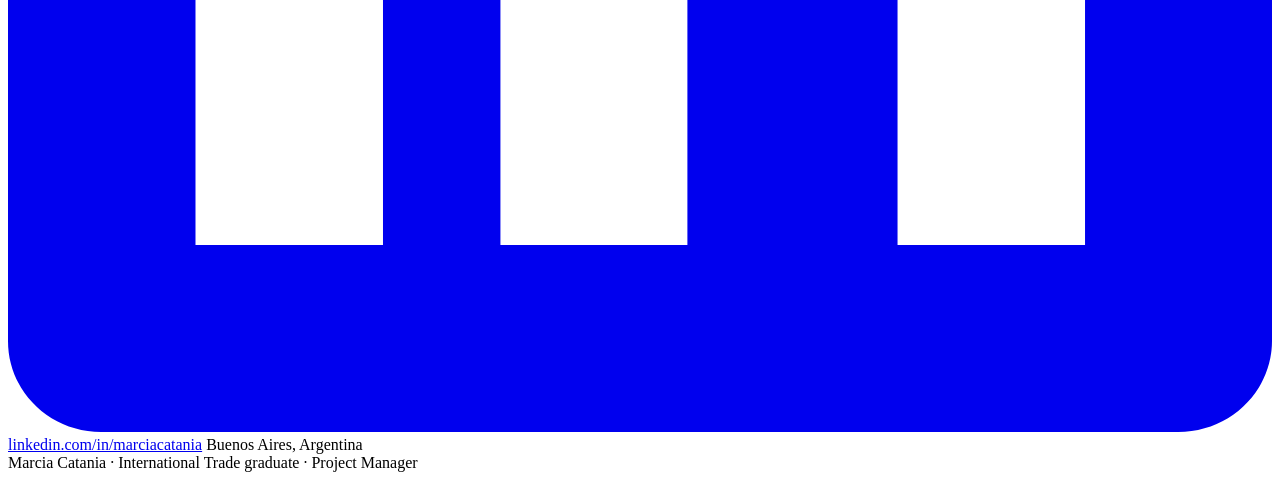
==== commit 51e0bb45: "Add files via upload" ====
--- a/sitio/index.html
+++ b/sitio/index.html
@@ -1,36 +1,37 @@
 <!DOCTYPE html>
-<html lang="es">
+<html lang="en">
 <head>
     <meta charset="UTF-8">
     <meta name="viewport" content="width=device-width, initial-scale=1.0">
+    <!-- Versión en inglés de sitio/index.html (20/10). Si se cambia un dato, cambiarlo en las dos. -->
     <title>Marcia Catania · Supply Chain & International Trade Leader</title>
-    <meta name="description" content="Licenciada en Comercio Exterior y posgraduada en Project Management, con +14 años en multinacionales. Logística crítica Pharma, cadena de frío, gestión de crisis y liderazgo de equipos.">
+    <meta name="description" content="International Trade graduate with a postgraduate degree in Project Management and 14+ years in multinational companies. Critical pharma logistics, cold chain, crisis management and team leadership.">
     <meta name="theme-color" content="#13363f">
 
     <!-- Ícono de la pestaña y de la pantalla de inicio del celular -->
-    <link rel="icon" href="img/favicon.svg" type="image/svg+xml">
-    <link rel="apple-touch-icon" href="img/icono-180.png">
+    <link rel="icon" href="../img/favicon.svg" type="image/svg+xml">
+    <link rel="apple-touch-icon" href="../img/icono-180.png">
 
     <!-- Las dos versiones se avisan entre sí (Google muestra la del idioma de cada uno) -->
-    <link rel="alternate" hreflang="es" href="./">
-    <link rel="alternate" hreflang="en" href="en/">
+    <link rel="alternate" hreflang="es" href="../">
+    <link rel="alternate" hreflang="en" href="./">
 
     <!-- Vista previa al pegar el link en WhatsApp / LinkedIn (Open Graph). La imagen sale de scripts/armar_imagenes.py.
          WhatsApp y LinkedIn necesitan la dirección completa: si cambia, correr scripts/poner_url.py. -->
     <meta property="og:type" content="profile">
-    <meta property="og:url" content="https://cataniamarcia32-sys.github.io/perfil-marcia-catania/">
-    <meta property="og:locale" content="es_AR">
+    <meta property="og:url" content="https://cataniamarcia32-sys.github.io/Perfil-Marcia-Catania/en/">
+    <meta property="og:locale" content="en_US">
     <meta property="og:title" content="Marcia Catania · Supply Chain & International Trade Leader">
-    <meta property="og:description" content="Operaciones, comercio exterior y logística crítica Pharma. +14 años en multinacionales, 24 personas a cargo.">
-    <meta property="og:image" content="https://cataniamarcia32-sys.github.io/perfil-marcia-catania/img/vista-previa.jpg">
+    <meta property="og:description" content="Operations, international trade and critical pharma logistics. 14+ years in multinational companies, leading a team of 24.">
+    <meta property="og:image" content="https://cataniamarcia32-sys.github.io/Perfil-Marcia-Catania/img/vista-previa-en.jpg">
     <meta property="og:image:width" content="1200">
     <meta property="og:image:height" content="630">
     <meta property="og:image:alt" content="Marcia Catania · Supply Chain & International Trade Leader">
     <meta name="twitter:card" content="summary_large_image">
-    <meta name="twitter:image" content="https://cataniamarcia32-sys.github.io/perfil-marcia-catania/img/vista-previa.jpg">
-
-    <link rel="stylesheet" href="fuentes/fuentes.css">
-    <link rel="stylesheet" href="css/app.css">
+    <meta name="twitter:image" content="https://cataniamarcia32-sys.github.io/Perfil-Marcia-Catania/img/vista-previa-en.jpg">
+
+    <link rel="stylesheet" href="../fuentes/fuentes.css">
+    <link rel="stylesheet" href="../css/app.css">
 </head>
 <body>
 
@@ -39,32 +40,32 @@
         <nav class="envoltura flex items-center justify-between h-16">
             <a href="#inicio" class="font-serif text-xl text-tinta">Marcia Catania</a>
             <ul class="hidden md:flex items-center gap-7 text-[13px] text-suave">
-                <li><a href="#casos" class="enlace-menu">Casos</a></li>
-                <li><a href="#liderazgo" class="enlace-menu">Liderazgo</a></li>
-                <li><a href="#competencias" class="enlace-menu">Competencias</a></li>
-                <li><a href="#trayectoria" class="enlace-menu">Trayectoria</a></li>
-                <li><a href="#formacion" class="enlace-menu">Formación</a></li>
+                <li><a href="#casos" class="enlace-menu">Case studies</a></li>
+                <li><a href="#liderazgo" class="enlace-menu">Leadership</a></li>
+                <li><a href="#competencias" class="enlace-menu">Skills</a></li>
+                <li><a href="#trayectoria" class="enlace-menu">Experience</a></li>
+                <li><a href="#formacion" class="enlace-menu">Education</a></li>
             </ul>
             <div class="flex items-center gap-4">
-                <!-- Selector de idioma: lleva a la otra versión (sitio/en/), en la misma sección -->
-                <div class="idiomas" aria-label="Idioma">
-                    <span aria-current="true">ES</span>
-                    <a href="en/" class="cambiar-idioma" lang="en" hreflang="en">EN</a>
-                </div>
-                <a href="#contacto" class="hidden sm:inline text-[13px] text-tinta border-b border-tinta pb-0.5">Contactar</a>
-                <button id="boton-menu" class="md:hidden text-tinta text-2xl p-1" aria-label="Abrir menú" aria-expanded="false" aria-controls="menu-celular">
+                <!-- Selector de idioma: lleva a la otra versión, en la misma sección -->
+                <div class="idiomas" aria-label="Language">
+                    <a href="../" class="cambiar-idioma" lang="es" hreflang="es">ES</a>
+                    <span aria-current="true">EN</span>
+                </div>
+                <a href="#contacto" class="hidden sm:inline text-[13px] text-tinta border-b border-tinta pb-0.5">Contact</a>
+                <button id="boton-menu" class="md:hidden text-tinta text-2xl p-1" aria-label="Open menu" aria-expanded="false" aria-controls="menu-celular">
                     <i data-lucide="menu"></i>
                 </button>
             </div>
         </nav>
         <!-- Menú desplegable del celular -->
         <ul id="menu-celular" class="hidden md:hidden envoltura pb-4 text-sm text-tinta divide-y divide-linea">
-            <li><a href="#casos" class="block py-3">Casos de éxito</a></li>
-            <li><a href="#liderazgo" class="block py-3">Liderazgo</a></li>
-            <li><a href="#competencias" class="block py-3">Competencias</a></li>
-            <li><a href="#trayectoria" class="block py-3">Trayectoria</a></li>
-            <li><a href="#formacion" class="block py-3">Formación</a></li>
-            <li><a href="#contacto" class="block py-3 font-semibold">Contactar</a></li>
+            <li><a href="#casos" class="block py-3">Case studies</a></li>
+            <li><a href="#liderazgo" class="block py-3">Leadership</a></li>
+            <li><a href="#competencias" class="block py-3">Skills</a></li>
+            <li><a href="#trayectoria" class="block py-3">Experience</a></li>
+            <li><a href="#formacion" class="block py-3">Education</a></li>
+            <li><a href="#contacto" class="block py-3 font-semibold">Contact</a></li>
         </ul>
     </header>
 
@@ -72,34 +73,32 @@
         <!-- ENCABEZADO -->
         <section id="inicio" class="envoltura grid lg:grid-cols-[1.35fr_1fr] gap-12 lg:gap-16 items-center pt-12 pb-14 lg:pt-16">
             <div>
-                <!-- Sin puesto actual desde mayo 2026 (confirmado el 19/10) -->
                 <span class="inline-flex items-center gap-2 mb-5 px-3 py-1.5 rounded-full bg-papel border border-linea text-[13px] font-medium text-tinta">
-                    <span class="w-2 h-2 rounded-full bg-emerald-500 ring-4 ring-emerald-500/15"></span> Disponible para nuevos desafíos
+                    <span class="w-2 h-2 rounded-full bg-emerald-500 ring-4 ring-emerald-500/15"></span> Open to new opportunities
                 </span>
                 <span class="volanta">Supply Chain & International Trade Leader</span>
                 <h1 class="font-serif font-normal text-[2.5rem] sm:text-5xl lg:text-[3.6rem] leading-[1.05] tracking-tight text-tinta mt-4 mb-6">
-                    Cadenas de suministro complejas, resueltas con <em class="text-acento">calidad y liderazgo</em>.
+                    Complex supply chains, solved with <em class="text-acento">quality and leadership</em>.
                 </h1>
                 <p class="text-[17px] leading-relaxed max-w-xl">
-                    Licenciada en Comercio Exterior y posgraduada en Project Management, con <strong class="text-tinta font-semibold">+14 años</strong> en empresas multinacionales.
-                    Especialista en logística crítica de alta complejidad (Pharma, cadena de frío, mercancías peligrosas), resolución de crisis,
-                    liderazgo de equipos de alto rendimiento y optimización de procesos y costos.
+                    International Trade graduate with a postgraduate degree in Project Management and <strong class="text-tinta font-semibold">14+ years</strong> in multinational companies.
+                    Specialized in highly complex critical logistics (pharma, cold chain, dangerous goods), crisis resolution,
+                    leadership of high-performance teams, and process and cost optimization.
                 </p>
                 <div class="flex flex-wrap gap-x-6 gap-y-2 mt-7 text-[13px] text-suave">
                     <span class="inline-flex items-center gap-1.5"><i data-lucide="map-pin"></i> Buenos Aires, Argentina</span>
-                    <span class="inline-flex items-center gap-1.5"><i data-lucide="globe"></i> Inglés C1 · Portugués</span>
-                    <span class="inline-flex items-center gap-1.5"><i data-lucide="shield-check"></i> GxP · ISO 9001 · ANMAT · OEA</span>
+                    <span class="inline-flex items-center gap-1.5"><i data-lucide="globe"></i> English C1 · Portuguese</span>
+                    <span class="inline-flex items-center gap-1.5"><i data-lucide="shield-check"></i> GxP · ISO 9001 · ANMAT · AEO</span>
                 </div>
                 <div class="flex flex-wrap gap-3 mt-8">
-                    <a href="mailto:cataniamarcia32@gmail.com" class="btn-primario"><i data-lucide="mail"></i> Escribirme</a>
+                    <a href="mailto:cataniamarcia32@gmail.com" class="btn-primario"><i data-lucide="mail"></i> Email me</a>
                     <a href="https://wa.me/5492304361225" target="_blank" rel="noopener" class="btn-secundario"><i data-lucide="phone"></i> WhatsApp</a>
                     <a href="https://www.linkedin.com/in/marciacatania" target="_blank" rel="noopener" class="btn-secundario"><svg class="w-4 h-4" viewBox="0 0 24 24" fill="currentColor" aria-hidden="true"><path d="M20.45 20.45h-3.56v-5.57c0-1.33-.02-3.04-1.85-3.04-1.85 0-2.14 1.45-2.14 2.94v5.67H9.35V9h3.41v1.56h.05c.48-.9 1.64-1.85 3.37-1.85 3.6 0 4.27 2.37 4.27 5.46v6.28zM5.34 7.43a2.06 2.06 0 1 1 0-4.13 2.06 2.06 0 0 1 0 4.13zM7.12 20.45H3.56V9h3.56v11.45zM22.22 0H1.77C.79 0 0 .77 0 1.73v20.54C0 23.23.79 24 1.77 24h20.45c.98 0 1.78-.77 1.78-1.73V1.73C24 .77 23.2 0 22.22 0z"/></svg> LinkedIn</a>
                 </div>
             </div>
-            <!-- En el celular la foto va primero y más chica -->
             <div class="relative order-first lg:order-none w-[240px] sm:w-full sm:max-w-sm lg:max-w-none mr-6">
                 <div class="absolute inset-0 translate-x-6 translate-y-6 bg-celeste" aria-hidden="true"></div>
-                <img src="img/marcia.jpg" alt="Marcia Catania" width="896" height="1095" class="relative w-full aspect-[4/5] object-cover object-top">
+                <img src="../img/marcia.jpg" alt="Marcia Catania" width="896" height="1095" class="relative w-full aspect-[4/5] object-cover object-top">
             </div>
         </section>
 
@@ -108,103 +107,104 @@
             <div class="grid sm:grid-cols-3 border-y border-linea divide-y sm:divide-y-0 sm:divide-x divide-linea">
                 <div class="py-7 sm:pr-8">
                     <b class="block font-serif font-normal text-5xl text-tinta leading-none">24</b>
-                    <small class="block text-[13px] text-suave mt-2">personas a cargo en 4 áreas: Exportaciones, Importaciones, Depósito y Atención al Cliente</small>
+                    <small class="block text-[13px] text-suave mt-2">direct and indirect reports across 4 areas: Exports, Imports, Warehouse and Customer Service</small>
                 </div>
                 <div class="py-7 sm:px-8">
-                    <b class="block font-serif font-normal text-5xl text-tinta leading-none">+14</b>
-                    <small class="block text-[13px] text-suave mt-2">años de trayectoria en empresas multinacionales</small>
+                    <b class="block font-serif font-normal text-5xl text-tinta leading-none">14+</b>
+                    <small class="block text-[13px] text-suave mt-2">years of experience in multinational companies</small>
                 </div>
                 <div class="py-7 sm:pl-8">
                     <b class="block font-serif font-normal text-5xl text-tinta leading-none">100%</b>
-                    <small class="block text-[13px] text-suave mt-2">de plazos cumplidos sin romper la cadena de frío en la exportación de vacunas COVID-19</small>
+                    <small class="block text-[13px] text-suave mt-2">on-time delivery with zero cold-chain breaks in the COVID-19 vaccine export operation</small>
                 </div>
             </div>
         </div>
 
         <!-- CASOS DE ÉXITO -->
         <section id="casos" class="envoltura pt-20 pb-8">
-            <span class="volanta">Casos de éxito · Metodología CAR / STAR</span>
-            <h2 class="titulo-seccion">Hitos que generaron valor</h2>
+            <span class="volanta">Case studies · CAR / STAR method</span>
+            <h2 class="titulo-seccion">Milestones that created value</h2>
 
             <div class="space-y-12">
                 <article class="grid md:grid-cols-[200px_1fr] gap-4 md:gap-10 border-t-2 border-tinta pt-6">
-                    <div class="text-[13px] text-suave"><b class="block text-acento font-semibold mb-1">Gestión de crisis e importaciones</b>2025</div>
-                    <div>
-                        <h3 class="font-serif text-2xl text-tinta mb-3">Recupero operativo tras el colapso del sistema TCA (depósito aduanero)</h3>
-                        <p class="leading-relaxed"><strong class="text-tinta font-semibold">Desafío:</strong> durante 2025, el cambio y la caída prolongada del sistema TCA paralizó las importaciones aéreas en Argentina, con demoras históricas y riesgos críticos para cargas de la industria farmacéutica.</p>
-                        <ul class="lista mt-4 text-[15px]">
-                            <li>Lideré la estrategia de reclamos prioritarios y el seguimiento intensivo directo con directivos y clientes clave.</li>
-                            <li>Reestructuré los SOPs que eran cuellos de botella en Importaciones y profesionalicé la conducción del equipo.</li>
-                        </ul>
-                        <p class="impacto">Recuperación acelerada de cargas sin pérdidas críticas, mejora sustancial en KPIs y ahorro significativo en costos de demurrage y almacenaje.</p>
-                    </div>
-                </article>
-
-                <article class="grid md:grid-cols-[200px_1fr] gap-4 md:gap-10 border-t-2 border-tinta pt-6">
-                    <div class="text-[13px] text-suave"><b class="block text-acento font-semibold mb-1">Logística crítica global</b>2022 – 2023</div>
-                    <div>
-                        <h3 class="font-serif text-2xl text-tinta mb-3">Exportación y distribución de vacunas COVID-19</h3>
-                        <p class="leading-relaxed"><strong class="text-tinta font-semibold">Desafío:</strong> diseñar y coordinar, bajo máxima presión, la logística aérea y la cadena de frío para el envío internacional de vacunas COVID-19 con estándares de la industria farmacéutica.</p>
-                        <ul class="lista mt-4 text-[15px]">
-                            <li>Gestión directa de permisos especiales con ANMAT, Ministerio de Salud, Aduana y líneas aéreas.</li>
-                            <li>Cumplimiento de estrictos protocolos de temperatura y normativa de mercancías peligrosas (DG Handling).</li>
-                        </ul>
-                        <p class="impacto">100% de cumplimiento de plazos sin ruptura de la cadena de frío, en plena emergencia global.</p>
-                    </div>
-                </article>
-
-                <article class="grid md:grid-cols-[200px_1fr] gap-4 md:gap-10 border-t-2 border-tinta pt-6">
-                    <div class="text-[13px] text-suave"><b class="block text-acento font-semibold mb-1">Eficiencia financiera y compras</b>Continuo</div>
-                    <div>
-                        <h3 class="font-serif text-2xl text-tinta mb-3">Optimización de costos operativos y red de proveedores</h3>
-                        <p class="leading-relaxed"><strong class="text-tinta font-semibold">Desafío:</strong> mantener la máxima competitividad tarifaria y los márgenes de rentabilidad sin comprometer los elevados requisitos operativos y de temperatura de la logística farmacéutica.</p>
-                        <ul class="lista mt-4 text-[15px]">
-                            <li>Renegociación integral de contratos y licitaciones con freight forwarders, líneas aéreas y transportistas.</li>
-                            <li>Desarrollo y auditoría continua de nuevos proveedores logísticos regionales y locales.</li>
-                            <li>Auditoría estricta de gastos de almacenaje, cargos aduaneros y costos de demurrage.</li>
-                        </ul>
-                        <p class="impacto">Reducción sustancial de costos en las operaciones en curso, maximizando el margen bruto y la rentabilidad del área.</p>
-                    </div>
-                </article>
-
-                <article class="grid md:grid-cols-[200px_1fr] gap-4 md:gap-10 border-t-2 border-tinta pt-6">
-                    <div class="text-[13px] text-suave"><b class="block text-acento font-semibold mb-1">Calidad y normativa global</b>Continuo</div>
-                    <div>
-                        <h3 class="font-serif text-2xl text-tinta mb-3">Excelencia en estándares internacionales (IATA, OEA, GxP, ISO 9001)</h3>
-                        <p class="leading-relaxed"><strong class="text-tinta font-semibold">Desafío:</strong> elevar los estándares de seguridad y calidad exigidos por entidades reguladoras internacionales e inspecciones de salud locales.</p>
-                        <ul class="lista mt-4 text-[15px]">
-                            <li>Implementación rigurosa de regulaciones IATA para el manejo seguro de carga aérea y mercancías peligrosas.</li>
-                            <li>Alineación de procesos bajo los estándares OEA (Operador Económico Autorizado), GxP (GDP/GMP) e ISO 9001.</li>
-                            <li>Supervisión de investigaciones CAPA, matriz de riesgos y efectividad de los controles operacionales.</li>
-                        </ul>
-                        <p class="impacto">Cero contingencias graves en auditorías sanitarias y aduaneras, y la compañía posicionada como referente de confiabilidad.</p>
-                    </div>
-                </article>
-
-                <article class="grid md:grid-cols-[200px_1fr] gap-4 md:gap-10 border-t-2 border-tinta pt-6">
-                    <div class="text-[13px] text-suave"><b class="block text-acento font-semibold mb-1">Operaciones y depósito</b>2025 – 2026</div>
-                    <div>
-                        <h3 class="font-serif text-2xl text-tinta mb-3">Recuperación de un cliente clave, auditoría de calidad y limpieza de stock</h3>
-                        <p class="leading-relaxed"><strong class="text-tinta font-semibold">Desafío:</strong> restaurar la confianza de un cliente farmacéutico de alto volumen tras una auditoría fallida en el depósito por desvíos en procedimientos y ausentismo.</p>
-                        <ul class="lista mt-4 text-[15px]">
-                            <li>Diseño e implementación de un sistema automático de reposición de stock de embalajes.</li>
-                            <li>Capacitación completa del equipo en procedimientos estandarizados (CAPAs / SOPs).</li>
-                            <li>Saneamiento integral del depósito: destrucción programada de insumos estancados por más de 5 años y control firme del ausentismo.</li>
-                        </ul>
-                        <p class="impacto">Recuperación del cliente, auditorías posteriores superadas y optimización del espacio operativo.</p>
-                    </div>
-                </article>
-
-                <article class="grid md:grid-cols-[200px_1fr] gap-4 md:gap-10 border-t-2 border-tinta pt-6">
-                    <div class="text-[13px] text-suave"><b class="block text-acento font-semibold mb-1">Transformación digital</b>Continuo</div>
-                    <div>
-                        <h3 class="font-serif text-2xl text-tinta mb-3">Implementación del ERP SAP y automatización de flujos digitales</h3>
-                        <p class="leading-relaxed"><strong class="text-tinta font-semibold">Desafío:</strong> modernizar los sistemas de información, eliminar procesos manuales repetitivos en comercio exterior y mejorar la precisión de los tableros ejecutivos.</p>
-                        <ul class="lista mt-4 text-[15px]">
-                            <li>Rol clave en la transición e implementación de SAP (compras, inventario, órdenes e integración financiera).</li>
-                            <li>Integración de herramientas de automatización e IA (Claude, LLMs, N8N, Make) para documentación y reportes.</li>
-                        </ul>
-                        <p class="impacto">Menos tiempo administrativo, trazabilidad financiera total y visibilidad en tiempo real para la gerencia.</p>
+                    <div class="text-[13px] text-suave"><b class="block text-acento font-semibold mb-1">Crisis management &amp; imports</b>2025</div>
+                    <div>
+                        <h3 class="font-serif text-2xl text-tinta mb-3">Operational recovery after the TCA system collapse (customs bonded warehouse)</h3>
+                        <p class="leading-relaxed"><strong class="text-tinta font-semibold">Challenge:</strong> in 2025, the migration and prolonged outage of the TCA system brought air imports in Argentina to a standstill, causing record delays and critical risks for pharmaceutical cargo.</p>
+                        <ul class="lista mt-4 text-[15px]">
+                            <li>Led the priority claims strategy and close, direct follow-up with executives and key accounts.</li>
+                            <li>Redesigned the SOPs that were bottlenecks in Imports and professionalized team management.</li>
+                        </ul>
+                        <p class="impacto">Fast cargo recovery with no critical losses, a substantial improvement in KPIs and significant savings in demurrage and storage costs.</p>
+                    </div>
+                </article>
+
+                <article class="grid md:grid-cols-[200px_1fr] gap-4 md:gap-10 border-t-2 border-tinta pt-6">
+                    <div class="text-[13px] text-suave"><b class="block text-acento font-semibold mb-1">Global critical logistics</b>2022 – 2023</div>
+                    <div>
+                        <h3 class="font-serif text-2xl text-tinta mb-3">COVID-19 vaccine export and distribution</h3>
+                        <p class="leading-relaxed"><strong class="text-tinta font-semibold">Challenge:</strong> design and coordinate, under maximum pressure, the air logistics and cold chain for the international shipment of COVID-19 vaccines to pharmaceutical industry standards.</p>
+                        <ul class="lista mt-4 text-[15px]">
+                            <li>Directly managed special permits with ANMAT, the Ministry of Health, Customs and airlines.</li>
+                            <li>Ensured compliance with strict temperature protocols and dangerous goods regulations (DG Handling).</li>
+                        </ul>
+                        <p class="impacto">100% on-time delivery with zero cold-chain breaks, in the middle of a global emergency.</p>
+                    </div>
+                </article>
+
+                <article class="grid md:grid-cols-[200px_1fr] gap-4 md:gap-10 border-t-2 border-tinta pt-6">
+                    <div class="text-[13px] text-suave"><b class="block text-acento font-semibold mb-1">Financial efficiency &amp; procurement</b>Ongoing</div>
+                    <div>
+                        <h3 class="font-serif text-2xl text-tinta mb-3">Operating cost and supplier network optimization</h3>
+                        <p class="leading-relaxed"><strong class="text-tinta font-semibold">Challenge:</strong> keep rates highly competitive and protect profit margins without compromising the demanding operational and temperature requirements of pharmaceutical logistics.</p>
+                        <ul class="lista mt-4 text-[15px]">
+                            <li>Full renegotiation of contracts and tenders with freight forwarders, airlines and carriers.</li>
+                            <li>Ongoing development and auditing of new regional and local logistics providers.</li>
+                            <li>Strict auditing of storage fees, customs charges and demurrage costs.</li>
+                        </ul>
+                        <p class="impacto">Substantial cost reduction in ongoing operations, maximizing the area's gross margin and profitability.</p>
+                    </div>
+                </article>
+
+                <article class="grid md:grid-cols-[200px_1fr] gap-4 md:gap-10 border-t-2 border-tinta pt-6">
+                    <div class="text-[13px] text-suave"><b class="block text-acento font-semibold mb-1">Quality &amp; global compliance</b>Ongoing</div>
+                    <div>
+                        <h3 class="font-serif text-2xl text-tinta mb-3">Excellence in international standards (IATA, AEO, GxP, ISO 9001)</h3>
+                        <p class="leading-relaxed"><strong class="text-tinta font-semibold">Challenge:</strong> raise the safety and quality standards required by international regulators and local health inspections.</p>
+                        <ul class="lista mt-4 text-[15px]">
+                            <li>Rigorous implementation of IATA regulations for the safe handling of air cargo and dangerous goods.</li>
+                            <li>Process alignment with AEO (Authorized Economic Operator), GxP (GDP/GMP) and ISO 9001 standards.</li>
+                            <li>Oversight of CAPA investigations, the risk matrix and the effectiveness of operational controls.</li>
+                        </ul>
+                        <p class="impacto">No major findings in health or customs audits, positioning the company as a benchmark for reliability.</p>
+                    </div>
+                </article>
+
+                <article class="grid md:grid-cols-[200px_1fr] gap-4 md:gap-10 border-t-2 border-tinta pt-6">
+                    <div class="text-[13px] text-suave"><b class="block text-acento font-semibold mb-1">Operations &amp; warehouse</b>2025 – 2026</div>
+                    <div>
+                        <h3 class="font-serif text-2xl text-tinta mb-3">Key account recovery, quality audit and stock clean-up</h3>
+                        <p class="leading-relaxed"><strong class="text-tinta font-semibold">Challenge:</strong> restore the trust of a high-volume pharmaceutical client after a failed warehouse audit caused by procedural deviations and absenteeism.</p>
+                        <ul class="lista mt-4 text-[15px]">
+                            <li>Designed and implemented an automatic replenishment system for packaging stock.</li>
+                            <li>Trained the entire team in standardized procedures (CAPAs / SOPs).</li>
+                            <li>Full warehouse clean-up: scheduled disposal of materials idle for over 5 years and firm control of absenteeism.</li>
+                        </ul>
+                        <p class="impacto">Client retained, subsequent audits passed and operating space optimized.</p>
+                    </div>
+                </article>
+
+                <article class="grid md:grid-cols-[200px_1fr] gap-4 md:gap-10 border-t-2 border-tinta pt-6">
+                    <div class="text-[13px] text-suave"><b class="block text-acento font-semibold mb-1">Digital transformation</b>2017 – 2019 · 2026</div>
+                    <div>
+                        <h3 class="font-serif text-2xl text-tinta mb-3">From SAP implementation to AI automation</h3>
+                        <p class="leading-relaxed"><strong class="text-tinta font-semibold">Challenge:</strong> replace manual processes with systems that deliver traceability and control, first in a multinational and now in small and mid-sized businesses.</p>
+                        <ul class="lista mt-4 text-[15px]">
+                            <li>Active participant in the SAP implementation at Tate &amp; Lyle (procurement, inventory, orders and financial integration).</li>
+                            <li>At Q-Pilot (2026): built with Claude Code a booking and financial management system for a service business, with online booking, automated reminders, admin panel and income vs. cost balance.</li>
+                            <li>AI process automation training (n8n, Make, Claude Code) at Coderhouse.</li>
+                        </ul>
+                        <p class="impacto">Formerly manual processes now run from a system: ERP traceability and, for the service business, bookings and finances in a single dashboard.</p>
                     </div>
                 </article>
             </div>
@@ -213,36 +213,36 @@
         <!-- LIDERAZGO (franja petróleo) -->
         <section id="liderazgo" class="bg-tinta text-white/80 mt-20 py-20">
             <div class="envoltura">
-                <span class="volanta !text-celeste">Gestión de talento y cultura</span>
-                <h2 class="titulo-seccion !text-white !mb-4">Liderazgo de cuatro áreas</h2>
+                <span class="volanta !text-celeste">Talent &amp; culture</span>
+                <h2 class="titulo-seccion !text-white !mb-4">Leading four areas</h2>
                 <p class="max-w-2xl leading-relaxed mb-12">
-                    Conducción unificada de 24 colaboradores (4 líderes directos y 20 indirectos): profesionalización de equipos,
-                    resolución de conflictos entre áreas y mejora continua.
+                    Unified management of 24 people (4 direct and 20 indirect reports): building professional teams,
+                    resolving cross-department conflicts and driving continuous improvement.
                 </p>
                 <div class="grid sm:grid-cols-2 lg:grid-cols-4 gap-x-8 gap-y-10">
                     <div class="border-t border-white/20 pt-5">
                         <i data-lucide="plane-takeoff" class="text-2xl text-celeste"></i>
-                        <h3 class="font-serif text-xl text-white mt-4 mb-2">Exportaciones <span class="text-white/50 text-base">· 4 años</span></h3>
-                        <p class="text-sm leading-relaxed">Profesionalización integral del área: ajuste estricto a SOPs, reducción drástica de desvíos operativos, seguimiento diario de KPIs y evaluación continua del desempeño.</p>
-                        <p class="text-[13px] text-celeste mt-3">Baja tasa de desvíos en auditorías</p>
+                        <h3 class="font-serif text-xl text-white mt-4 mb-2">Exports <span class="text-white/50 text-base">· 4 years</span></h3>
+                        <p class="text-sm leading-relaxed">Full professionalization of the area: strict SOP compliance, a drastic reduction in operational deviations, daily KPI tracking and ongoing performance reviews.</p>
+                        <p class="text-[13px] text-celeste mt-3">Low deviation rate in audits</p>
                     </div>
                     <div class="border-t border-white/20 pt-5">
                         <i data-lucide="plane-landing" class="text-2xl text-celeste"></i>
-                        <h3 class="font-serif text-xl text-white mt-4 mb-2">Importaciones <span class="text-white/50 text-base">· 1 año</span></h3>
-                        <p class="text-sm leading-relaxed">Reestructuración tras la crisis aeroportuaria: mentoring a la líder del sector, resolución de conflictos en el equipo y optimización de flujos con ahorros directos en fletes y depósitos.</p>
-                        <p class="text-[13px] text-celeste mt-3">Liderazgo resiliente en crisis</p>
+                        <h3 class="font-serif text-xl text-white mt-4 mb-2">Imports <span class="text-white/50 text-base">· 1 year</span></h3>
+                        <p class="text-sm leading-relaxed">Restructuring after the airport crisis: mentoring the area lead, resolving team conflicts and streamlining workflows with direct savings in freight and warehousing.</p>
+                        <p class="text-[13px] text-celeste mt-3">Resilient leadership in a crisis</p>
                     </div>
                     <div class="border-t border-white/20 pt-5">
                         <i data-lucide="warehouse" class="text-2xl text-celeste"></i>
-                        <h3 class="font-serif text-xl text-white mt-4 mb-2">Depósito</h3>
-                        <p class="text-sm leading-relaxed">Alineación del sector bajo estándares GMP/GDP. Control del ausentismo combinando liderazgo motivacional y rigor en los procedimientos. Automatización del stock.</p>
-                        <p class="text-[13px] text-celeste mt-3">Orden y disciplina en los procesos</p>
+                        <h3 class="font-serif text-xl text-white mt-4 mb-2">Warehouse</h3>
+                        <p class="text-sm leading-relaxed">Aligned the area with GMP/GDP standards. Reduced absenteeism by combining motivational leadership with procedural rigor. Automated stock management.</p>
+                        <p class="text-[13px] text-celeste mt-3">Process order and discipline</p>
                     </div>
                     <div class="border-t border-white/20 pt-5">
                         <i data-lucide="headphones" class="text-2xl text-celeste"></i>
-                        <h3 class="font-serif text-xl text-white mt-4 mb-2">Atención al Cliente</h3>
-                        <p class="text-sm leading-relaxed">Alineación con el equipo Comercial. Participación activa en las revisiones ejecutivas mensuales (MBR) con clientes Pharma y en foros de la industria (AmCham Healthcare).</p>
-                        <p class="text-[13px] text-celeste mt-3">Relación con niveles directivos</p>
+                        <h3 class="font-serif text-xl text-white mt-4 mb-2">Customer Service</h3>
+                        <p class="text-sm leading-relaxed">Alignment with the Sales team. Active participation in monthly business reviews (MBRs) with pharma clients and in industry forums (AmCham Healthcare).</p>
+                        <p class="text-[13px] text-celeste mt-3">C-level relationship management</p>
                     </div>
                 </div>
             </div>
@@ -250,48 +250,48 @@
 
         <!-- COMPETENCIAS -->
         <section id="competencias" class="envoltura pt-20">
-            <span class="volanta">Competencias y herramientas</span>
-            <h2 class="titulo-seccion">Ecosistema técnico</h2>
+            <span class="volanta">Skills &amp; tools</span>
+            <h2 class="titulo-seccion">Technical toolkit</h2>
 
             <div class="grid sm:grid-cols-2 lg:grid-cols-4 gap-x-8 gap-y-10">
                 <div>
-                    <h3 class="flex items-center gap-2 font-semibold text-tinta pb-3 mb-4 border-b border-linea"><i data-lucide="award" class="text-acento"></i> Calidad y GxP</h3>
+                    <h3 class="flex items-center gap-2 font-semibold text-tinta pb-3 mb-4 border-b border-linea"><i data-lucide="award" class="text-acento"></i> Quality &amp; GxP</h3>
                     <dl class="space-y-3 text-sm">
-                        <div><dt class="text-xs text-suave">Sistemas de calidad</dt><dd class="font-medium text-tinta">ISO 9001, GxP (GDP/GMP)</dd></div>
-                        <div><dt class="text-xs text-suave">Investigación de desvíos</dt><dd class="font-medium text-tinta">RCA y gestión CAPA</dd></div>
-                        <div><dt class="text-xs text-suave">Control de efectividad</dt><dd class="font-medium text-tinta">Effectiveness Checks</dd></div>
-                        <div><dt class="text-xs text-suave">Gestión de riesgos</dt><dd class="font-medium text-tinta">Risk Assessments</dd></div>
-                        <div><dt class="text-xs text-suave">Regulación sanitaria</dt><dd class="font-medium text-tinta">ANMAT / inspecciones</dd></div>
+                        <div><dt class="text-xs text-suave">Quality systems</dt><dd class="font-medium text-tinta">ISO 9001, GxP (GDP/GMP)</dd></div>
+                        <div><dt class="text-xs text-suave">Deviation investigation</dt><dd class="font-medium text-tinta">RCA &amp; CAPA management</dd></div>
+                        <div><dt class="text-xs text-suave">Effectiveness control</dt><dd class="font-medium text-tinta">Effectiveness Checks</dd></div>
+                        <div><dt class="text-xs text-suave">Risk management</dt><dd class="font-medium text-tinta">Risk Assessments</dd></div>
+                        <div><dt class="text-xs text-suave">Health regulation</dt><dd class="font-medium text-tinta">ANMAT / inspections</dd></div>
                     </dl>
                 </div>
                 <div>
-                    <h3 class="flex items-center gap-2 font-semibold text-tinta pb-3 mb-4 border-b border-linea"><i data-lucide="bot" class="text-acento"></i> IA y tecnología</h3>
+                    <h3 class="flex items-center gap-2 font-semibold text-tinta pb-3 mb-4 border-b border-linea"><i data-lucide="bot" class="text-acento"></i> AI &amp; technology</h3>
                     <dl class="space-y-3 text-sm">
-                        <div><dt class="text-xs text-suave">Automatización de procesos</dt><dd class="font-medium text-tinta">N8N, Make</dd></div>
-                        <div><dt class="text-xs text-suave">IA generativa</dt><dd class="font-medium text-tinta">Claude, LLMs</dd></div>
-                        <div><dt class="text-xs text-suave">ERP y WMS</dt><dd class="font-medium text-tinta">SAP, WMS</dd></div>
+                        <div><dt class="text-xs text-suave">Process automation</dt><dd class="font-medium text-tinta">N8N, Make</dd></div>
+                        <div><dt class="text-xs text-suave">Generative AI</dt><dd class="font-medium text-tinta">Claude, LLMs</dd></div>
+                        <div><dt class="text-xs text-suave">ERP &amp; WMS</dt><dd class="font-medium text-tinta">SAP, WMS</dd></div>
                         <div><dt class="text-xs text-suave">Business Intelligence</dt><dd class="font-medium text-tinta">Power BI, Tableau</dd></div>
-                        <div><dt class="text-xs text-suave">Productividad y CRM</dt><dd class="font-medium text-tinta">Excel avanzado, Salesforce</dd></div>
+                        <div><dt class="text-xs text-suave">Productivity &amp; CRM</dt><dd class="font-medium text-tinta">Advanced Excel, Salesforce</dd></div>
                     </dl>
                 </div>
                 <div>
-                    <h3 class="flex items-center gap-2 font-semibold text-tinta pb-3 mb-4 border-b border-linea"><i data-lucide="file-check" class="text-acento"></i> Regulatorio y aduanas</h3>
+                    <h3 class="flex items-center gap-2 font-semibold text-tinta pb-3 mb-4 border-b border-linea"><i data-lucide="file-check" class="text-acento"></i> Regulatory &amp; customs</h3>
                     <dl class="space-y-3 text-sm">
-                        <div><dt class="text-xs text-suave">Normativas Pharma</dt><dd class="font-medium text-tinta">GDP, GMP, ANMAT</dd></div>
-                        <div><dt class="text-xs text-suave">Mercancías peligrosas</dt><dd class="font-medium text-tinta">DG Handling, IATA</dd></div>
-                        <div><dt class="text-xs text-suave">Certificaciones</dt><dd class="font-medium text-tinta">OEA (Operador Económico Autorizado)</dd></div>
-                        <div><dt class="text-xs text-suave">Sistemas aduaneros</dt><dd class="font-medium text-tinta">ARCA, Sistema Malvina</dd></div>
-                        <div><dt class="text-xs text-suave">Regímenes BCRA</dt><dd class="font-medium text-tinta">SEPAIMPO / SECOEXPO</dd></div>
+                        <div><dt class="text-xs text-suave">Pharma regulations</dt><dd class="font-medium text-tinta">GDP, GMP, ANMAT</dd></div>
+                        <div><dt class="text-xs text-suave">Dangerous goods</dt><dd class="font-medium text-tinta">DG Handling, IATA</dd></div>
+                        <div><dt class="text-xs text-suave">Certifications</dt><dd class="font-medium text-tinta">AEO (Authorized Economic Operator)</dd></div>
+                        <div><dt class="text-xs text-suave">Customs systems</dt><dd class="font-medium text-tinta">ARCA, Malvina System</dd></div>
+                        <div><dt class="text-xs text-suave">Central Bank (BCRA) regimes</dt><dd class="font-medium text-tinta">SEPAIMPO / SECOEXPO</dd></div>
                     </dl>
                 </div>
                 <div>
-                    <h3 class="flex items-center gap-2 font-semibold text-tinta pb-3 mb-4 border-b border-linea"><i data-lucide="brain-circuit" class="text-acento"></i> Gestión y metodologías</h3>
+                    <h3 class="flex items-center gap-2 font-semibold text-tinta pb-3 mb-4 border-b border-linea"><i data-lucide="brain-circuit" class="text-acento"></i> Management &amp; methods</h3>
                     <dl class="space-y-3 text-sm">
-                        <div><dt class="text-xs text-suave">Project Management</dt><dd class="font-medium text-tinta">PMI / metodologías</dd></div>
-                        <div><dt class="text-xs text-suave">Mejora continua</dt><dd class="font-medium text-tinta">Lean, Kaizen, CAPA</dd></div>
-                        <div><dt class="text-xs text-suave">Negociación estratégica</dt><dd class="font-medium text-tinta">Proveedores logísticos</dd></div>
-                        <div><dt class="text-xs text-suave">Gestión financiera</dt><dd class="font-medium text-tinta">Análisis de costos y P&L</dd></div>
-                        <div><dt class="text-xs text-suave">Comunicación ejecutiva</dt><dd class="font-medium text-tinta">Networking y MBRs</dd></div>
+                        <div><dt class="text-xs text-suave">Project Management</dt><dd class="font-medium text-tinta">PMI / methodologies</dd></div>
+                        <div><dt class="text-xs text-suave">Continuous improvement</dt><dd class="font-medium text-tinta">Lean, Kaizen, CAPA</dd></div>
+                        <div><dt class="text-xs text-suave">Strategic negotiation</dt><dd class="font-medium text-tinta">Logistics providers</dd></div>
+                        <div><dt class="text-xs text-suave">Financial management</dt><dd class="font-medium text-tinta">Cost analysis &amp; P&amp;L</dd></div>
+                        <div><dt class="text-xs text-suave">Executive communication</dt><dd class="font-medium text-tinta">Networking &amp; MBRs</dd></div>
                     </dl>
                 </div>
             </div>
@@ -299,23 +299,23 @@
             <!-- Los dos bloques anchos -->
             <div class="grid lg:grid-cols-2 gap-8 mt-14">
                 <div class="bg-papel border border-linea p-6 sm:p-8">
-                    <h3 class="font-serif text-2xl text-tinta">Nivel de servicio y sinergia comercial</h3>
-                    <p class="text-sm text-suave mt-1 mb-6">Gestión orientada al cliente corporativo y a la retención de cuentas clave</p>
+                    <h3 class="font-serif text-2xl text-tinta">Service levels &amp; sales alignment</h3>
+                    <p class="text-sm text-suave mt-1 mb-6">Client-focused management and key account retention</p>
                     <dl class="grid sm:grid-cols-2 gap-x-6 gap-y-5 text-sm leading-relaxed">
-                        <div><dt class="font-semibold text-tinta mb-1">Cumplimiento de SLAs</dt><dd>Monitoreo y alineación continua con el área Comercial para asegurar el cumplimiento de los acuerdos de nivel de servicio.</dd></div>
-                        <div><dt class="font-semibold text-tinta mb-1">Revisiones ejecutivas (MBR)</dt><dd>Participación activa y co-liderazgo en las revisiones mensuales de desempeño con clientes clave de la industria Pharma.</dd></div>
-                        <div><dt class="font-semibold text-tinta mb-1">Diseño y control de KPIs</dt><dd>Definición de indicadores operacionales alineados al valor percibido y a las exigencias del cliente.</dd></div>
-                        <div><dt class="font-semibold text-tinta mb-1">Atención al cliente</dt><dd>Resolución de reclamos complejos, entrenamiento de Customer Service y presencia en foros clave (AmCham Healthcare).</dd></div>
+                        <div><dt class="font-semibold text-tinta mb-1">SLA compliance</dt><dd>Ongoing monitoring and alignment with the Sales team to ensure service level agreements are met.</dd></div>
+                        <div><dt class="font-semibold text-tinta mb-1">Executive reviews (MBRs)</dt><dd>Active participation in, and co-leadership of, monthly performance reviews with key pharma clients.</dd></div>
+                        <div><dt class="font-semibold text-tinta mb-1">KPI design &amp; control</dt><dd>Defined operational indicators aligned with the value perceived and the requirements set by the client.</dd></div>
+                        <div><dt class="font-semibold text-tinta mb-1">Customer service</dt><dd>Resolution of complex claims, Customer Service training and presence at key forums (AmCham Healthcare).</dd></div>
                     </dl>
                 </div>
                 <div class="bg-papel border border-linea p-6 sm:p-8">
-                    <h3 class="font-serif text-2xl text-tinta">Finanzas, costos y proveedores</h3>
-                    <p class="text-sm text-suave mt-1 mb-6">Trabajo con Finanzas y Administración para optimizar la rentabilidad operativa</p>
+                    <h3 class="font-serif text-2xl text-tinta">Finance, costs &amp; suppliers</h3>
+                    <p class="text-sm text-suave mt-1 mb-6">Working with Finance and Administration to improve operating profitability</p>
                     <dl class="grid sm:grid-cols-2 gap-x-6 gap-y-5 text-sm leading-relaxed">
-                        <div><dt class="font-semibold text-tinta mb-1">Contratos de proveedores</dt><dd>Seguimiento, negociación y control de contratos con freight forwarders, transportistas y depósitos aduaneros.</dd></div>
-                        <div><dt class="font-semibold text-tinta mb-1">Control de costos</dt><dd>Auditoría constante de gastos logísticos, fletes internacionales y demurrage para maximizar el margen operativo.</dd></div>
-                        <div><dt class="font-semibold text-tinta mb-1">Facturación y registros</dt><dd>Supervisión de la facturación del área, validación de tarifas y registro preciso de costos en el ERP.</dd></div>
-                        <div><dt class="font-semibold text-tinta mb-1">Sinergia con Finanzas</dt><dd>Trabajo conjunto para asegurar el cashflow de las operaciones de comercio exterior y los reportes de P&L.</dd></div>
+                        <div><dt class="font-semibold text-tinta mb-1">Supplier contracts</dt><dd>Follow-up, negotiation and control of contracts with freight forwarders, carriers and bonded warehouses.</dd></div>
+                        <div><dt class="font-semibold text-tinta mb-1">Cost control</dt><dd>Continuous auditing of logistics expenses, international freight and demurrage to maximize operating margin.</dd></div>
+                        <div><dt class="font-semibold text-tinta mb-1">Billing &amp; records</dt><dd>Oversight of the area's billing, rate validation and accurate cost recording in the ERP.</dd></div>
+                        <div><dt class="font-semibold text-tinta mb-1">Finance partnership</dt><dd>Joint work to secure cash flow for international trade operations and P&amp;L reporting.</dd></div>
                     </dl>
                 </div>
             </div>
@@ -323,64 +323,77 @@
 
         <!-- TRAYECTORIA -->
         <section id="trayectoria" class="envoltura pt-24">
-            <span class="volanta">Trayectoria</span>
-            <h2 class="titulo-seccion">Experiencia profesional</h2>
+            <span class="volanta">Career</span>
+            <h2 class="titulo-seccion">Professional experience</h2>
 
             <div class="border-b border-linea">
                 <article class="grid md:grid-cols-[200px_1fr] gap-2 md:gap-10 py-7 border-t border-linea">
-                    <div class="text-[13px] text-suave">Junio 2025 – Mayo 2026</div>
-                    <div>
-                        <h3 class="text-lg font-semibold text-tinta">Supervisora General de Operaciones Sr.</h3>
-                        <div class="text-sm text-acento mt-0.5 mb-4">Marken Limited · Logística farmacéutica global</div>
+                    <div class="text-[13px] text-suave">August 2026 – Present</div>
+                    <div>
+                        <h3 class="text-lg font-semibold text-tinta">Logistics &amp; International Trade Consultant | Project Manager</h3>
+                        <div class="text-sm text-acento mt-0.5 mb-4">Q-Pilot · Management and quality software <span class="text-suave">· Freelance, part-time</span></div>
                         <ul class="lista text-[15px] leading-relaxed">
-                            <li>Liderazgo operativo unificado de Exportaciones, Importaciones, Depósito y Customer Service (24 colaboradores).</li>
-                            <li><strong class="text-tinta font-semibold">Finanzas y proveedores:</strong> seguimiento de contratos de proveedores logísticos junto a Finanzas y Administración, auditoría de costos operativos, validación de tarifas y supervisión de la facturación.</li>
-                            <li><strong class="text-tinta font-semibold">SLA y nivel de servicio:</strong> monitoreo de SLAs con el área Comercial, participación activa en las MBR (Monthly Business Reviews) y desarrollo de KPIs para clientes clave.</li>
-                            <li><strong class="text-tinta font-semibold">Calidad y compliance:</strong> cumplimiento de GxP (GDP/GMP), ISO 9001 y regulaciones de ANMAT junto al equipo de Calidad.</li>
-                            <li><strong class="text-tinta font-semibold">Investigación y acciones correctivas:</strong> registro, análisis de causa raíz e investigación de desvíos, liderando planes CAPA con sus <em>Effectiveness Checks</em>.</li>
-                            <li><strong class="text-tinta font-semibold">Análisis de riesgos:</strong> evaluaciones de riesgo operativo para el lanzamiento de proyectos y nuevos flujos logísticos.</li>
-                            <li>Desarrollo y negociación con la red internacional de proveedores logísticos y freight forwarders.</li>
-                        </ul>
-                    </div>
-                </article>
-
-                <article class="grid md:grid-cols-[200px_1fr] gap-2 md:gap-10 py-7 border-t border-linea">
-                    <div class="text-[13px] text-suave">Mayo 2022 – Junio 2025</div>
-                    <div>
-                        <h3 class="text-lg font-semibold text-tinta">Supervisora de Exportaciones</h3>
+                            <li><strong class="text-tinta font-semibold">Consulting:</strong> logistics, international trade and customer service solutions; process assessment and design of custom management tools.</li>
+                            <li><strong class="text-tinta font-semibold">Project management:</strong> process mapping with clients, translation into software requirements, planning, tracking and delivery validation.</li>
+                            <li><strong class="text-tinta font-semibold">Business development:</strong> client prospecting, proposals and product presentations.</li>
+                            <li><strong class="text-tinta font-semibold">Quality:</strong> ISO 9001, GxP and CAPA expertise applied to the Q-Pilot Quality product; functional testing and user training.</li>
+                        </ul>
+                    </div>
+                </article>
+                <article class="grid md:grid-cols-[200px_1fr] gap-2 md:gap-10 py-7 border-t border-linea">
+                    <div class="text-[13px] text-suave">June 2025 – May 2026</div>
+                    <div>
+                        <h3 class="text-lg font-semibold text-tinta">Operations Manager</h3>
+                        <div class="text-sm text-acento mt-0.5 mb-4">Marken Limited · Global pharmaceutical logistics <span class="text-suave">· Official title: Sr. Operations Supervisor</span></div>
+                        <ul class="lista text-[15px] leading-relaxed">
+                            <li>Unified operational leadership of Exports, Imports, Warehouse and Customer Service (24 people).</li>
+                            <li><strong class="text-tinta font-semibold">Finance &amp; suppliers:</strong> follow-up of logistics supplier contracts with Finance and Administration, operating cost audits, rate validation and billing oversight.</li>
+                            <li><strong class="text-tinta font-semibold">SLAs &amp; service levels:</strong> SLA monitoring with the Sales team, active participation in MBRs (Monthly Business Reviews) and KPI development for key accounts.</li>
+                            <li><strong class="text-tinta font-semibold">Quality &amp; compliance:</strong> compliance with GxP (GDP/GMP), ISO 9001 and ANMAT regulations together with the Quality team.</li>
+                            <li><strong class="text-tinta font-semibold">Investigations &amp; corrective actions:</strong> logging, root cause analysis and investigation of deviations, leading CAPA plans and their <em>Effectiveness Checks</em>.</li>
+                            <li><strong class="text-tinta font-semibold">Risk assessments:</strong> operational risk assessments for project launches and new logistics flows.</li>
+                            <li>Development of and negotiation with the international network of logistics providers and freight forwarders.</li>
+                        </ul>
+                    </div>
+                </article>
+
+                <article class="grid md:grid-cols-[200px_1fr] gap-2 md:gap-10 py-7 border-t border-linea">
+                    <div class="text-[13px] text-suave">May 2022 – June 2025</div>
+                    <div>
+                        <h3 class="text-lg font-semibold text-tinta">Exports Supervisor</h3>
                         <div class="text-sm text-acento mt-0.5 mb-4">Marken Limited</div>
                         <ul class="lista text-[15px] leading-relaxed">
-                            <li>Liderazgo del equipo de Exportaciones, promoviendo el trabajo colaborativo y disminuyendo los desvíos.</li>
-                            <li><strong class="text-tinta font-semibold">Hito:</strong> conducción del proyecto crítico de exportación de vacunas COVID-19.</li>
-                            <li>Mejora continua con metodologías Lean y Kaizen para optimizar los tiempos de embarque.</li>
-                        </ul>
-                    </div>
-                </article>
-
-                <article class="grid md:grid-cols-[200px_1fr] gap-2 md:gap-10 py-7 border-t border-linea">
-                    <div class="text-[13px] text-suave">Agosto 2020 – Mayo 2022</div>
+                            <li>Led the Exports team, fostering collaboration and reducing deviations.</li>
+                            <li><strong class="text-tinta font-semibold">Milestone:</strong> led the critical COVID-19 vaccine export project.</li>
+                            <li>Continuous improvement with Lean and Kaizen methodologies to optimize shipping lead times.</li>
+                        </ul>
+                    </div>
+                </article>
+
+                <article class="grid md:grid-cols-[200px_1fr] gap-2 md:gap-10 py-7 border-t border-linea">
+                    <div class="text-[13px] text-suave">August 2020 – May 2022</div>
                     <div>
                         <h3 class="text-lg font-semibold text-tinta">Export Associate</h3>
                         <div class="text-sm text-acento mt-0.5 mb-3">Marken Limited</div>
-                        <p class="text-[15px] leading-relaxed">Coordinación de embarques aéreos de máxima prioridad, manejo de mercancías peligrosas (DG Handling) y coordinación directa con las sucursales de la red global.</p>
-                    </div>
-                </article>
-
-                <article class="grid md:grid-cols-[200px_1fr] gap-2 md:gap-10 py-7 border-t border-linea">
-                    <div class="text-[13px] text-suave">Octubre 2017 – Noviembre 2019</div>
-                    <div>
-                        <h3 class="text-lg font-semibold text-tinta">Analista de Atención al Cliente y Logística</h3>
-                        <div class="text-sm text-acento mt-0.5 mb-3">Tate & Lyle · Industria alimenticia multinacional</div>
-                        <p class="text-[15px] leading-relaxed">Gestión de importaciones intercompany y exportaciones. Participación activa en la <strong class="text-tinta font-semibold">implementación de SAP</strong> en la organización. Coordinación con INAL y ANMAT.</p>
+                        <p class="text-[15px] leading-relaxed">Coordination of top-priority air shipments, dangerous goods handling (DG Handling) and direct coordination with branches across the global network.</p>
+                    </div>
+                </article>
+
+                <article class="grid md:grid-cols-[200px_1fr] gap-2 md:gap-10 py-7 border-t border-linea">
+                    <div class="text-[13px] text-suave">October 2017 – November 2019</div>
+                    <div>
+                        <h3 class="text-lg font-semibold text-tinta">Customer Service &amp; Logistics Analyst</h3>
+                        <div class="text-sm text-acento mt-0.5 mb-3">Tate &amp; Lyle · Multinational food industry</div>
+                        <p class="text-[15px] leading-relaxed">Management of intercompany imports and exports. Active participant in the company's <strong class="text-tinta font-semibold">SAP implementation</strong>. Coordination with INAL and ANMAT.</p>
                     </div>
                 </article>
 
                 <article class="grid md:grid-cols-[200px_1fr] gap-2 md:gap-10 py-7 border-t border-linea">
                     <div class="text-[13px] text-suave">2012 – 2017</div>
                     <div>
-                        <h3 class="text-lg font-semibold text-tinta">Analista de Compras e Importaciones / Comercio Exterior</h3>
+                        <h3 class="text-lg font-semibold text-tinta">Procurement &amp; Imports / International Trade Analyst</h3>
                         <div class="text-sm text-acento mt-0.5 mb-3">Citratus SRL · Delta Compresión · Baterías Moura</div>
-                        <p class="text-[15px] leading-relaxed">Gestión integral de compras internacionales, cashflow de importación, costeo de fletes, manejo de cargas peligrosas (SEDRONAR) y administración en Sistema Malvina / BCRA.</p>
+                        <p class="text-[15px] leading-relaxed">End-to-end management of international purchasing, import cash flow, freight costing, chemical precursors handling (SEDRONAR) and administration in the Malvina System / BCRA.</p>
                     </div>
                 </article>
             </div>
@@ -388,32 +401,32 @@
 
         <!-- FORMACIÓN -->
         <section id="formacion" class="envoltura pt-24 pb-24">
-            <span class="volanta">Formación</span>
-            <h2 class="titulo-seccion">Formación académica y certificaciones</h2>
+            <span class="volanta">Education</span>
+            <h2 class="titulo-seccion">Education &amp; courses</h2>
 
             <div class="grid sm:grid-cols-2 lg:grid-cols-4 gap-8">
                 <div class="border-t-2 border-tinta pt-5">
-                    <span class="text-xs font-semibold uppercase tracking-wider text-acento">Posgrado</span>
+                    <span class="text-xs font-semibold uppercase tracking-wider text-acento">Postgraduate</span>
                     <h3 class="font-serif text-xl text-tinta mt-2">Project Management</h3>
-                    <p class="text-sm text-suave mt-1">Universidad Tecnológica Nacional (UTN) · 2025</p>
-                    <p class="text-sm mt-3">Metodologías predictivas y ágiles.</p>
+                    <p class="text-sm text-suave mt-1">National Technological University (UTN) · 2025</p>
+                    <p class="text-sm mt-3">Predictive and agile methodologies.</p>
                 </div>
                 <div class="border-t-2 border-tinta pt-5">
-                    <span class="text-xs font-semibold uppercase tracking-wider text-acento">Grado universitario</span>
-                    <h3 class="font-serif text-xl text-tinta mt-2">Licenciatura en Comercio Exterior</h3>
+                    <span class="text-xs font-semibold uppercase tracking-wider text-acento">Bachelor's degree</span>
+                    <h3 class="font-serif text-xl text-tinta mt-2">B.A. in International Trade</h3>
                     <p class="text-sm text-suave mt-1">UCES · 2024</p>
                 </div>
                 <div class="border-t-2 border-tinta pt-5">
-                    <span class="text-xs font-semibold uppercase tracking-wider text-acento">Formación docente</span>
-                    <h3 class="font-serif text-xl text-tinta mt-2">Profesorado de Inglés</h3>
-                    <p class="text-sm text-suave mt-1">Instituto Superior de Formación Docente · 2008 – 2011</p>
-                    <p class="text-sm mt-3">Formación pedagógica y dominio avanzado del idioma.</p>
+                    <span class="text-xs font-semibold uppercase tracking-wider text-acento">Teacher training</span>
+                    <h3 class="font-serif text-xl text-tinta mt-2">English Teacher Training</h3>
+                    <p class="text-sm text-suave mt-1">Higher Institute of Teacher Training · 2008 – 2011</p>
+                    <p class="text-sm mt-3">Teaching background and advanced command of the language.</p>
                 </div>
                 <div class="border-t-2 border-tinta pt-5">
-                    <span class="text-xs font-semibold uppercase tracking-wider text-acento">Certificación</span>
-                    <h3 class="font-serif text-xl text-tinta mt-2">Automatización de Procesos con IA</h3>
+                    <span class="text-xs font-semibold uppercase tracking-wider text-acento">Course</span>
+                    <h3 class="font-serif text-xl text-tinta mt-2">AI Process Automation</h3>
                     <p class="text-sm text-suave mt-1">Coderhouse</p>
-                    <p class="text-sm mt-3">N8N, Make y Claude Code.</p>
+                    <p class="text-sm mt-3">N8N, Make and Claude Code.</p>
                 </div>
             </div>
         </section>
@@ -423,8 +436,8 @@
     <footer id="contacto" class="bg-tinta text-white/70">
         <div class="envoltura py-16 grid md:grid-cols-[1.4fr_1fr] gap-10 items-end">
             <div>
-                <span class="volanta !text-celeste">Contacto</span>
-                <p class="font-serif text-3xl sm:text-4xl text-white mt-3 leading-tight">Conversemos sobre su próximo desafío en operaciones y comercio exterior.</p>
+                <span class="volanta !text-celeste">Contact</span>
+                <p class="font-serif text-3xl sm:text-4xl text-white mt-3 leading-tight">Let's talk about your next challenge in operations and international trade.</p>
             </div>
             <div class="space-y-3 text-sm">
                 <a href="mailto:cataniamarcia32@gmail.com" class="flex items-center gap-3 hover:text-white transition-colors"><i data-lucide="mail" class="text-celeste text-base"></i> cataniamarcia32@gmail.com</a>
@@ -434,11 +447,11 @@
             </div>
         </div>
         <div class="envoltura py-6 border-t border-white/10 text-xs text-white/40">
-            Marcia Catania · Licenciada en Comercio Exterior · Project Manager
+            Marcia Catania · International Trade graduate · Project Manager
         </div>
     </footer>
 
-    <script src="js/vendor/lucide.min.js"></script>
+    <script src="../js/vendor/lucide.min.js"></script>
     <script>
         lucide.createIcons();
 
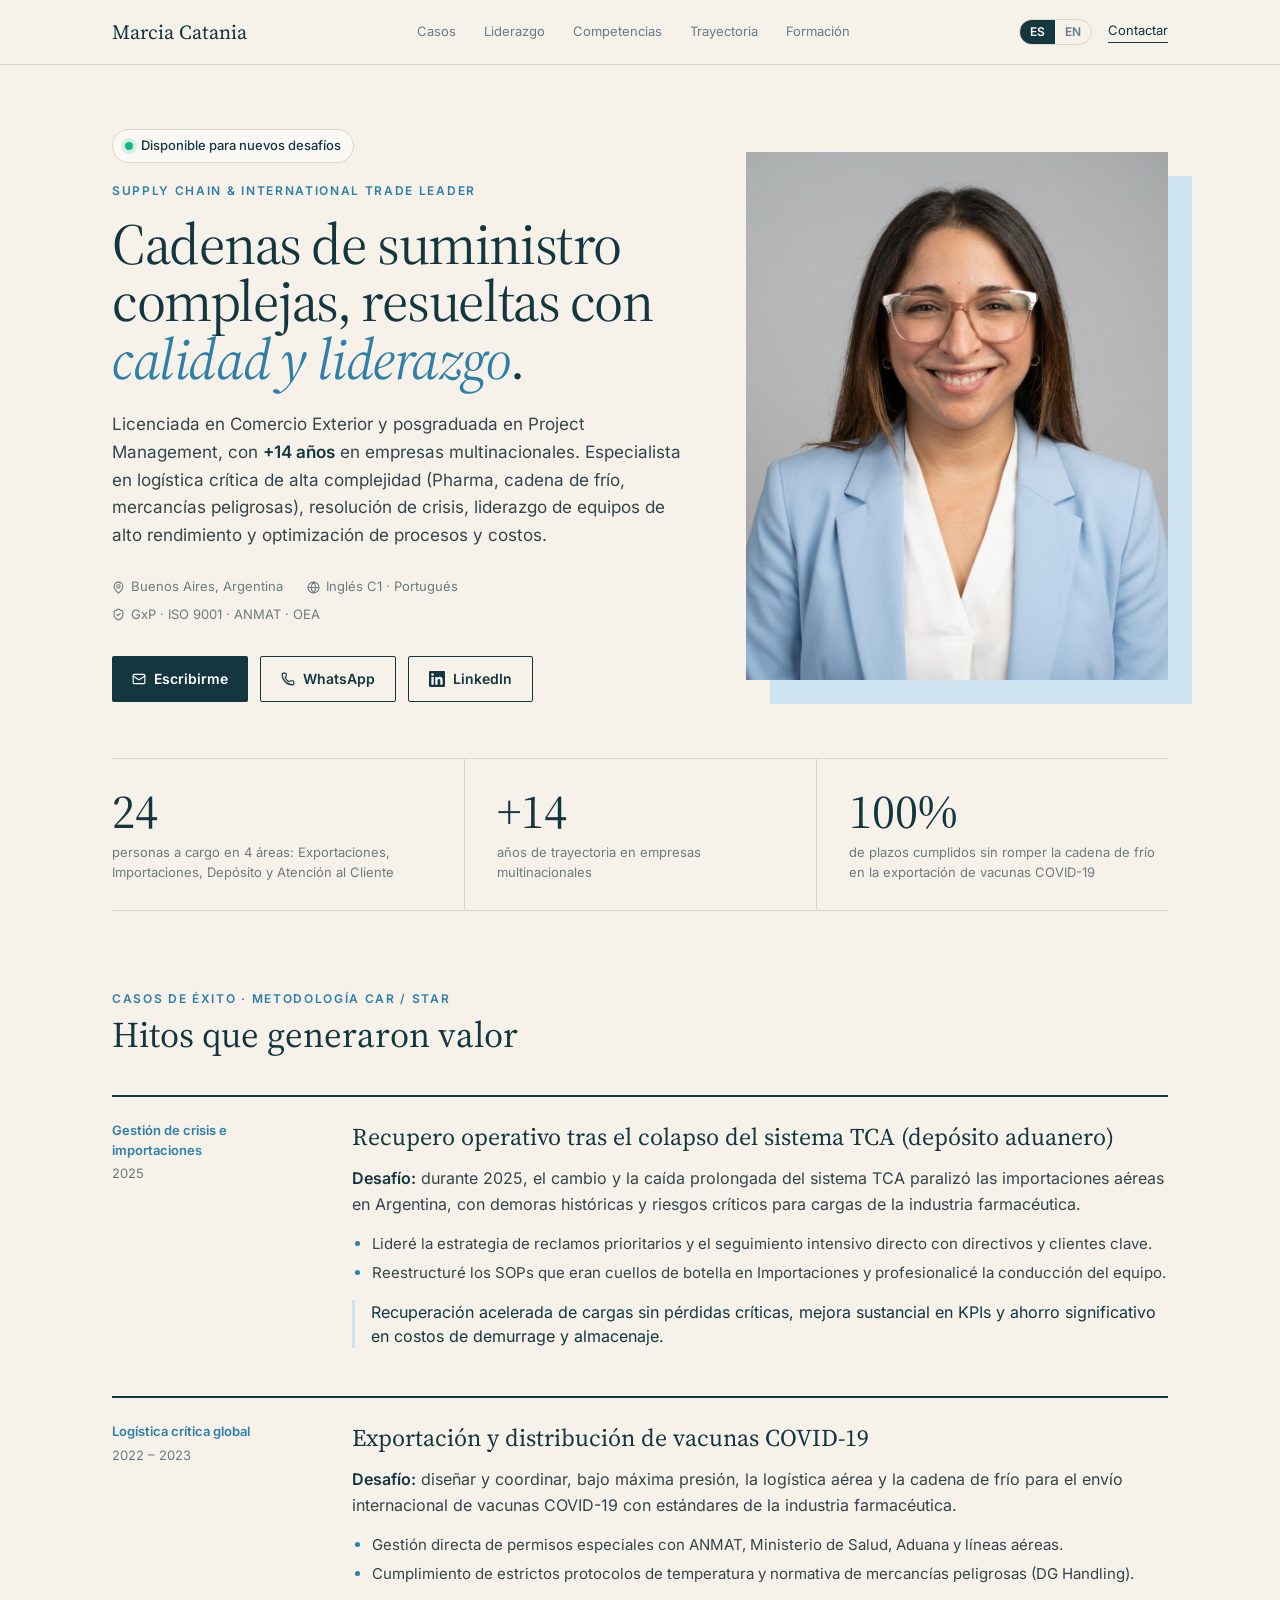
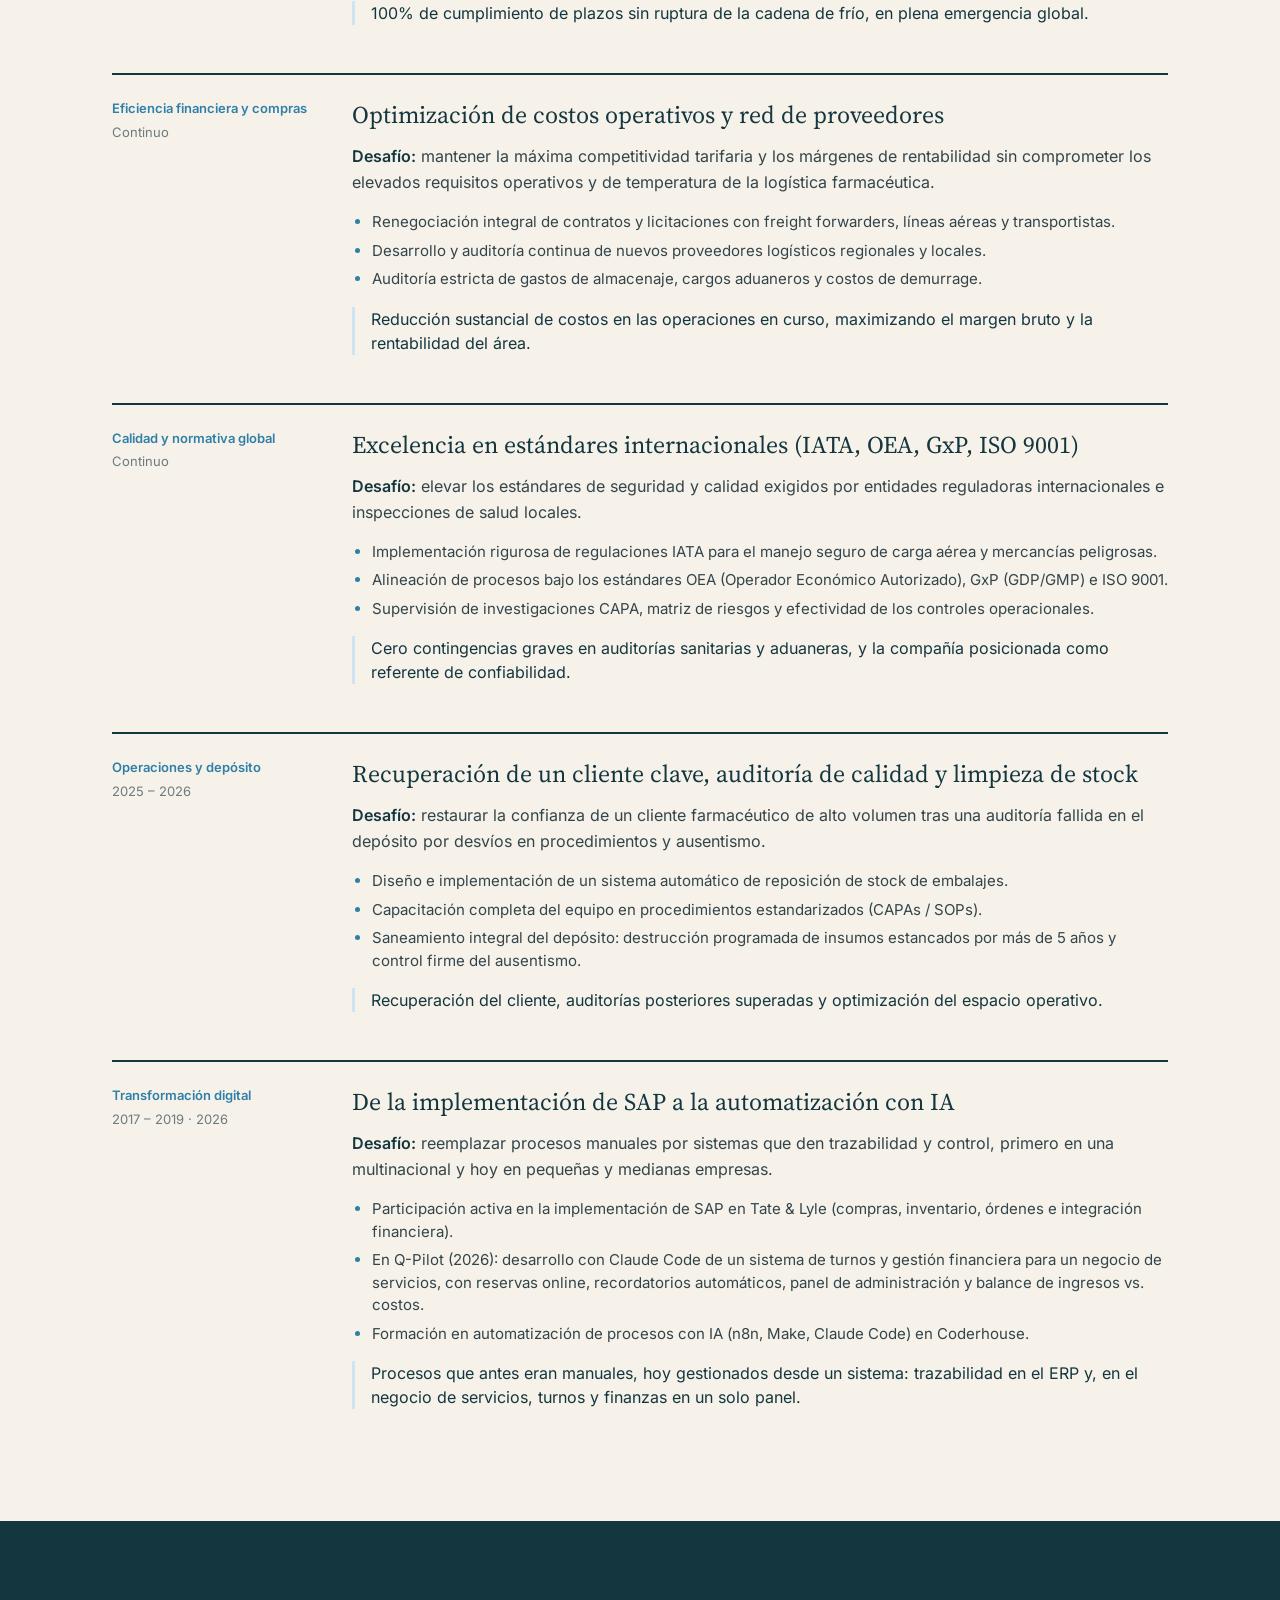
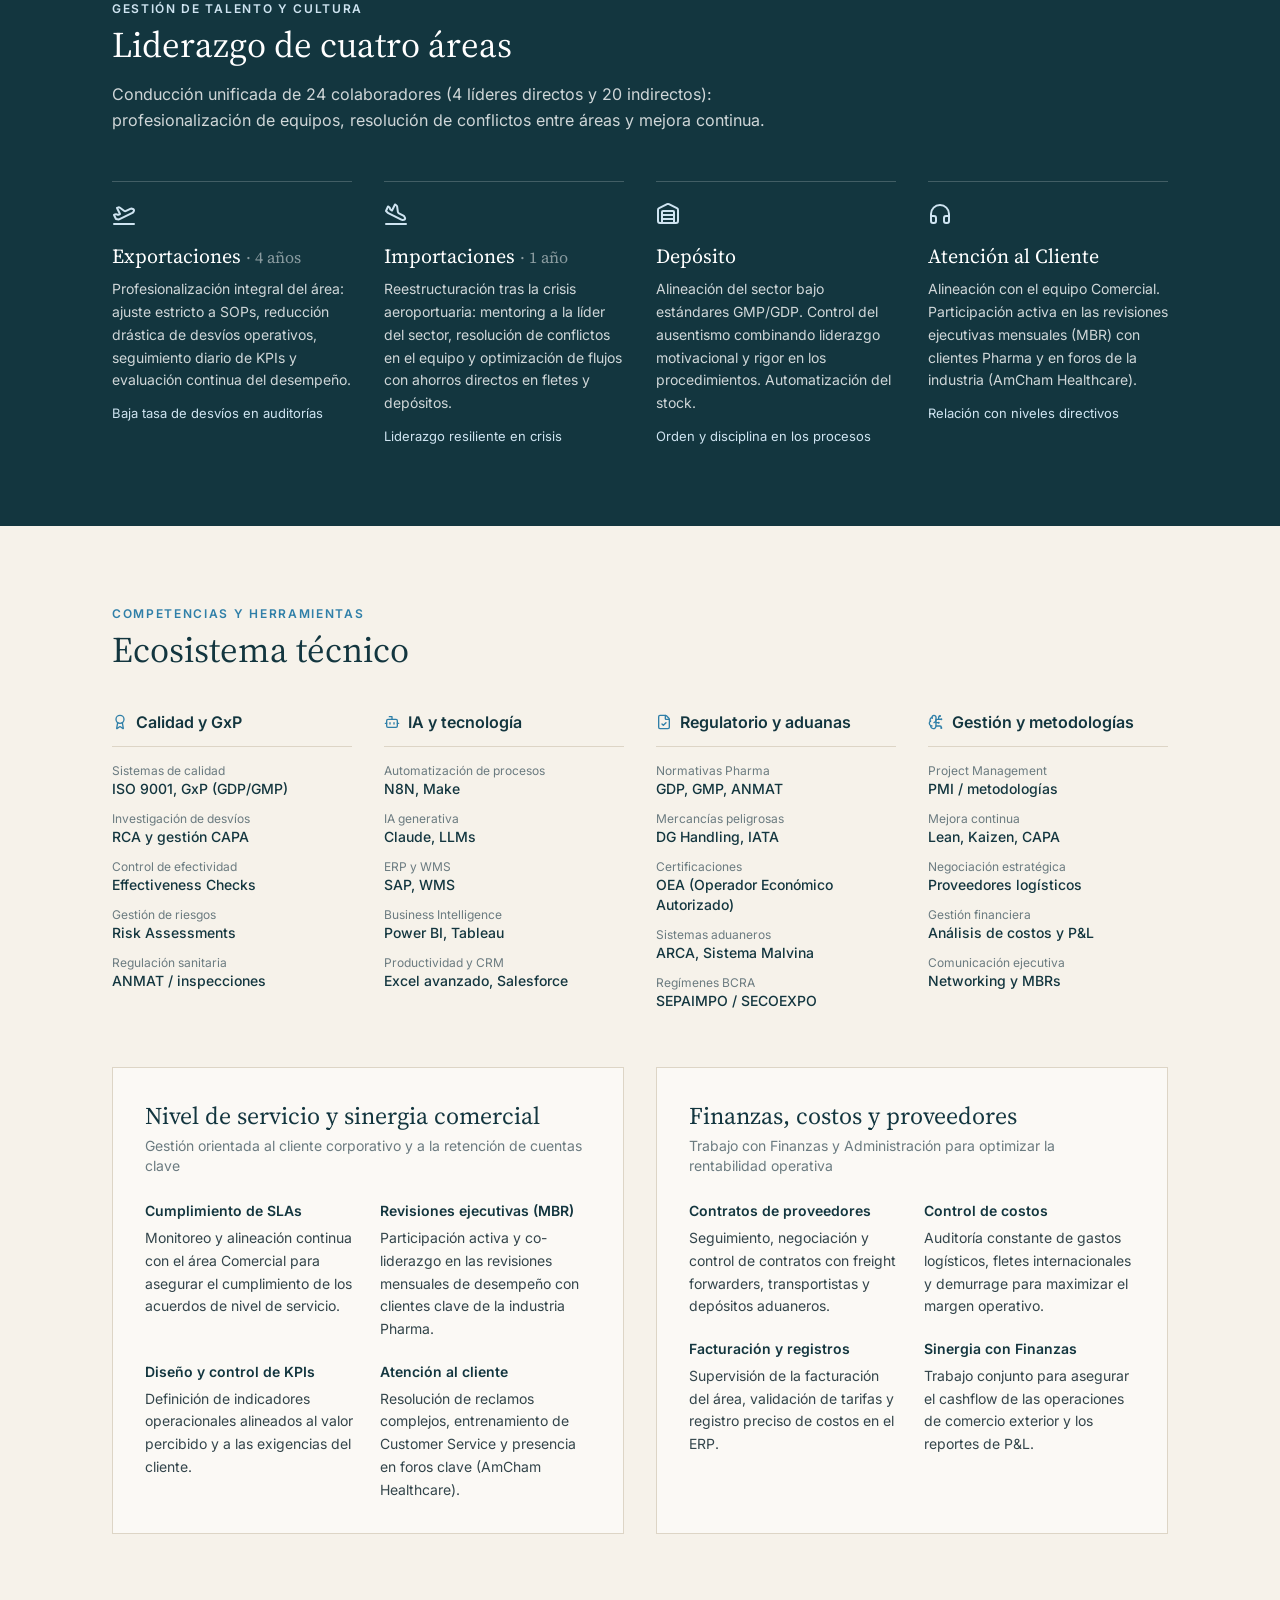
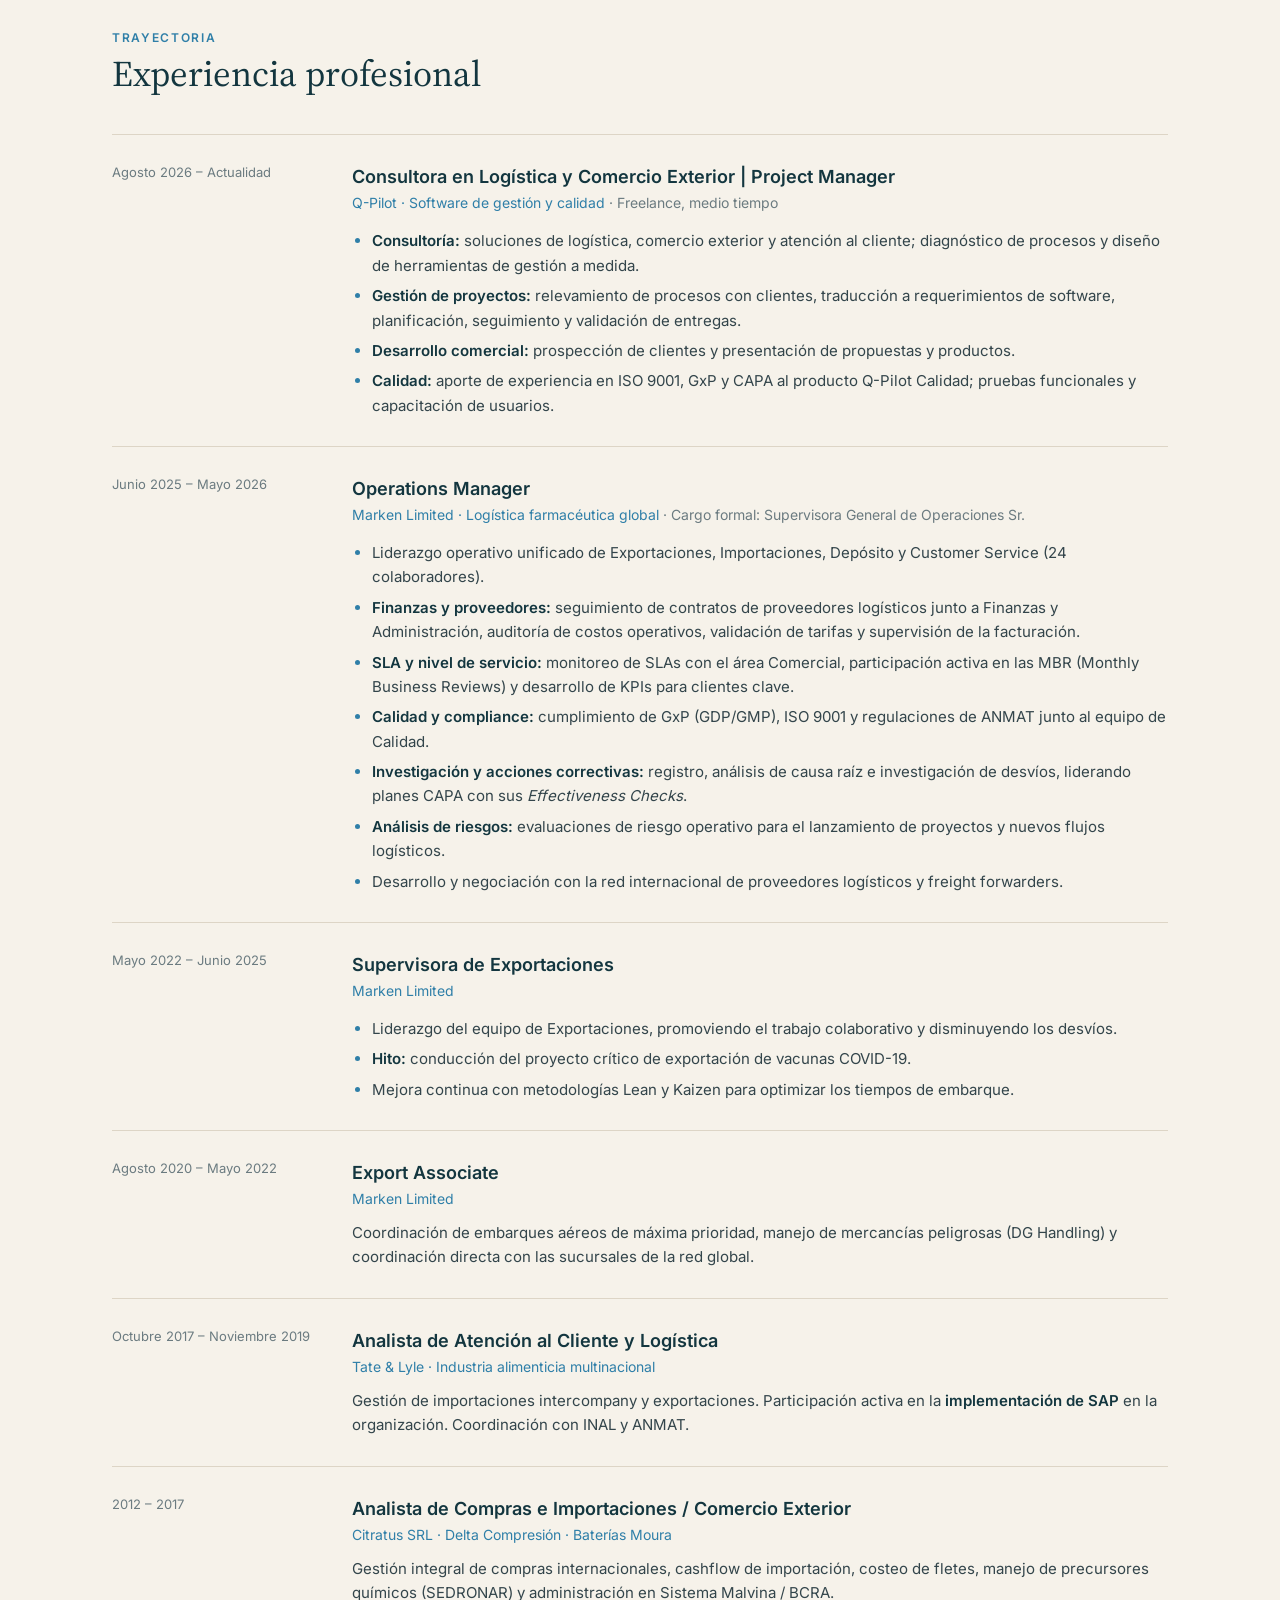
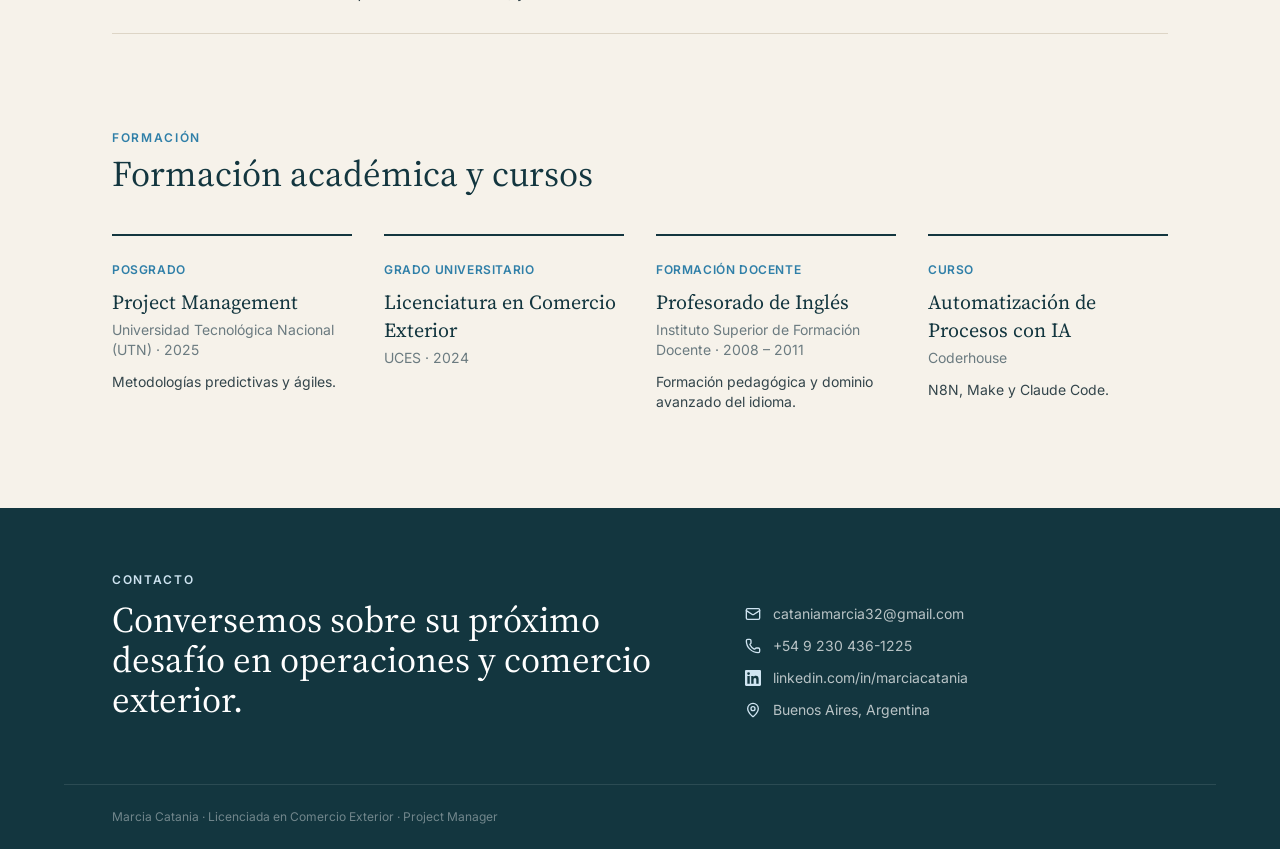
==== commit 171576a9: "Actualización: Q-Pilot y correcciones" ====
--- a/sitio/index.html
+++ b/sitio/index.html
@@ -1,37 +1,36 @@
 <!DOCTYPE html>
-<html lang="en">
+<html lang="es">
 <head>
     <meta charset="UTF-8">
     <meta name="viewport" content="width=device-width, initial-scale=1.0">
-    <!-- Versión en inglés de sitio/index.html (20/10). Si se cambia un dato, cambiarlo en las dos. -->
     <title>Marcia Catania · Supply Chain & International Trade Leader</title>
-    <meta name="description" content="International Trade graduate with a postgraduate degree in Project Management and 14+ years in multinational companies. Critical pharma logistics, cold chain, crisis management and team leadership.">
+    <meta name="description" content="Licenciada en Comercio Exterior y posgraduada en Project Management, con +14 años en multinacionales. Logística crítica Pharma, cadena de frío, gestión de crisis y liderazgo de equipos.">
     <meta name="theme-color" content="#13363f">
 
     <!-- Ícono de la pestaña y de la pantalla de inicio del celular -->
-    <link rel="icon" href="../img/favicon.svg" type="image/svg+xml">
-    <link rel="apple-touch-icon" href="../img/icono-180.png">
+    <link rel="icon" href="img/favicon.svg" type="image/svg+xml">
+    <link rel="apple-touch-icon" href="img/icono-180.png">
 
     <!-- Las dos versiones se avisan entre sí (Google muestra la del idioma de cada uno) -->
-    <link rel="alternate" hreflang="es" href="../">
-    <link rel="alternate" hreflang="en" href="./">
+    <link rel="alternate" hreflang="es" href="./">
+    <link rel="alternate" hreflang="en" href="en/">
 
     <!-- Vista previa al pegar el link en WhatsApp / LinkedIn (Open Graph). La imagen sale de scripts/armar_imagenes.py.
          WhatsApp y LinkedIn necesitan la dirección completa: si cambia, correr scripts/poner_url.py. -->
     <meta property="og:type" content="profile">
-    <meta property="og:url" content="https://cataniamarcia32-sys.github.io/Perfil-Marcia-Catania/en/">
-    <meta property="og:locale" content="en_US">
+    <meta property="og:url" content="https://cataniamarcia32-sys.github.io/Perfil-Marcia-Catania/">
+    <meta property="og:locale" content="es_AR">
     <meta property="og:title" content="Marcia Catania · Supply Chain & International Trade Leader">
-    <meta property="og:description" content="Operations, international trade and critical pharma logistics. 14+ years in multinational companies, leading a team of 24.">
-    <meta property="og:image" content="https://cataniamarcia32-sys.github.io/Perfil-Marcia-Catania/img/vista-previa-en.jpg">
+    <meta property="og:description" content="Operaciones, comercio exterior y logística crítica Pharma. +14 años en multinacionales, 24 personas a cargo.">
+    <meta property="og:image" content="https://cataniamarcia32-sys.github.io/Perfil-Marcia-Catania/img/vista-previa.jpg">
     <meta property="og:image:width" content="1200">
     <meta property="og:image:height" content="630">
     <meta property="og:image:alt" content="Marcia Catania · Supply Chain & International Trade Leader">
     <meta name="twitter:card" content="summary_large_image">
-    <meta name="twitter:image" content="https://cataniamarcia32-sys.github.io/Perfil-Marcia-Catania/img/vista-previa-en.jpg">
-
-    <link rel="stylesheet" href="../fuentes/fuentes.css">
-    <link rel="stylesheet" href="../css/app.css">
+    <meta name="twitter:image" content="https://cataniamarcia32-sys.github.io/Perfil-Marcia-Catania/img/vista-previa.jpg">
+
+    <link rel="stylesheet" href="fuentes/fuentes.css">
+    <link rel="stylesheet" href="css/app.css">
 </head>
 <body>
 
@@ -40,32 +39,32 @@
         <nav class="envoltura flex items-center justify-between h-16">
             <a href="#inicio" class="font-serif text-xl text-tinta">Marcia Catania</a>
             <ul class="hidden md:flex items-center gap-7 text-[13px] text-suave">
-                <li><a href="#casos" class="enlace-menu">Case studies</a></li>
-                <li><a href="#liderazgo" class="enlace-menu">Leadership</a></li>
-                <li><a href="#competencias" class="enlace-menu">Skills</a></li>
-                <li><a href="#trayectoria" class="enlace-menu">Experience</a></li>
-                <li><a href="#formacion" class="enlace-menu">Education</a></li>
+                <li><a href="#casos" class="enlace-menu">Casos</a></li>
+                <li><a href="#liderazgo" class="enlace-menu">Liderazgo</a></li>
+                <li><a href="#competencias" class="enlace-menu">Competencias</a></li>
+                <li><a href="#trayectoria" class="enlace-menu">Trayectoria</a></li>
+                <li><a href="#formacion" class="enlace-menu">Formación</a></li>
             </ul>
             <div class="flex items-center gap-4">
-                <!-- Selector de idioma: lleva a la otra versión, en la misma sección -->
-                <div class="idiomas" aria-label="Language">
-                    <a href="../" class="cambiar-idioma" lang="es" hreflang="es">ES</a>
-                    <span aria-current="true">EN</span>
-                </div>
-                <a href="#contacto" class="hidden sm:inline text-[13px] text-tinta border-b border-tinta pb-0.5">Contact</a>
-                <button id="boton-menu" class="md:hidden text-tinta text-2xl p-1" aria-label="Open menu" aria-expanded="false" aria-controls="menu-celular">
+                <!-- Selector de idioma: lleva a la otra versión (sitio/en/), en la misma sección -->
+                <div class="idiomas" aria-label="Idioma">
+                    <span aria-current="true">ES</span>
+                    <a href="en/" class="cambiar-idioma" lang="en" hreflang="en">EN</a>
+                </div>
+                <a href="#contacto" class="hidden sm:inline text-[13px] text-tinta border-b border-tinta pb-0.5">Contactar</a>
+                <button id="boton-menu" class="md:hidden text-tinta text-2xl p-1" aria-label="Abrir menú" aria-expanded="false" aria-controls="menu-celular">
                     <i data-lucide="menu"></i>
                 </button>
             </div>
         </nav>
         <!-- Menú desplegable del celular -->
         <ul id="menu-celular" class="hidden md:hidden envoltura pb-4 text-sm text-tinta divide-y divide-linea">
-            <li><a href="#casos" class="block py-3">Case studies</a></li>
-            <li><a href="#liderazgo" class="block py-3">Leadership</a></li>
-            <li><a href="#competencias" class="block py-3">Skills</a></li>
-            <li><a href="#trayectoria" class="block py-3">Experience</a></li>
-            <li><a href="#formacion" class="block py-3">Education</a></li>
-            <li><a href="#contacto" class="block py-3 font-semibold">Contact</a></li>
+            <li><a href="#casos" class="block py-3">Casos de éxito</a></li>
+            <li><a href="#liderazgo" class="block py-3">Liderazgo</a></li>
+            <li><a href="#competencias" class="block py-3">Competencias</a></li>
+            <li><a href="#trayectoria" class="block py-3">Trayectoria</a></li>
+            <li><a href="#formacion" class="block py-3">Formación</a></li>
+            <li><a href="#contacto" class="block py-3 font-semibold">Contactar</a></li>
         </ul>
     </header>
 
@@ -73,32 +72,34 @@
         <!-- ENCABEZADO -->
         <section id="inicio" class="envoltura grid lg:grid-cols-[1.35fr_1fr] gap-12 lg:gap-16 items-center pt-12 pb-14 lg:pt-16">
             <div>
+                <!-- Sin puesto actual desde mayo 2026 (confirmado el 19/10) -->
                 <span class="inline-flex items-center gap-2 mb-5 px-3 py-1.5 rounded-full bg-papel border border-linea text-[13px] font-medium text-tinta">
-                    <span class="w-2 h-2 rounded-full bg-emerald-500 ring-4 ring-emerald-500/15"></span> Open to new opportunities
+                    <span class="w-2 h-2 rounded-full bg-emerald-500 ring-4 ring-emerald-500/15"></span> Disponible para nuevos desafíos
                 </span>
                 <span class="volanta">Supply Chain & International Trade Leader</span>
                 <h1 class="font-serif font-normal text-[2.5rem] sm:text-5xl lg:text-[3.6rem] leading-[1.05] tracking-tight text-tinta mt-4 mb-6">
-                    Complex supply chains, solved with <em class="text-acento">quality and leadership</em>.
+                    Cadenas de suministro complejas, resueltas con <em class="text-acento">calidad y liderazgo</em>.
                 </h1>
                 <p class="text-[17px] leading-relaxed max-w-xl">
-                    International Trade graduate with a postgraduate degree in Project Management and <strong class="text-tinta font-semibold">14+ years</strong> in multinational companies.
-                    Specialized in highly complex critical logistics (pharma, cold chain, dangerous goods), crisis resolution,
-                    leadership of high-performance teams, and process and cost optimization.
+                    Licenciada en Comercio Exterior y posgraduada en Project Management, con <strong class="text-tinta font-semibold">+14 años</strong> en empresas multinacionales.
+                    Especialista en logística crítica de alta complejidad (Pharma, cadena de frío, mercancías peligrosas), resolución de crisis,
+                    liderazgo de equipos de alto rendimiento y optimización de procesos y costos.
                 </p>
                 <div class="flex flex-wrap gap-x-6 gap-y-2 mt-7 text-[13px] text-suave">
                     <span class="inline-flex items-center gap-1.5"><i data-lucide="map-pin"></i> Buenos Aires, Argentina</span>
-                    <span class="inline-flex items-center gap-1.5"><i data-lucide="globe"></i> English C1 · Portuguese</span>
-                    <span class="inline-flex items-center gap-1.5"><i data-lucide="shield-check"></i> GxP · ISO 9001 · ANMAT · AEO</span>
+                    <span class="inline-flex items-center gap-1.5"><i data-lucide="globe"></i> Inglés C1 · Portugués</span>
+                    <span class="inline-flex items-center gap-1.5"><i data-lucide="shield-check"></i> GxP · ISO 9001 · ANMAT · OEA</span>
                 </div>
                 <div class="flex flex-wrap gap-3 mt-8">
-                    <a href="mailto:cataniamarcia32@gmail.com" class="btn-primario"><i data-lucide="mail"></i> Email me</a>
+                    <a href="mailto:cataniamarcia32@gmail.com" class="btn-primario"><i data-lucide="mail"></i> Escribirme</a>
                     <a href="https://wa.me/5492304361225" target="_blank" rel="noopener" class="btn-secundario"><i data-lucide="phone"></i> WhatsApp</a>
                     <a href="https://www.linkedin.com/in/marciacatania" target="_blank" rel="noopener" class="btn-secundario"><svg class="w-4 h-4" viewBox="0 0 24 24" fill="currentColor" aria-hidden="true"><path d="M20.45 20.45h-3.56v-5.57c0-1.33-.02-3.04-1.85-3.04-1.85 0-2.14 1.45-2.14 2.94v5.67H9.35V9h3.41v1.56h.05c.48-.9 1.64-1.85 3.37-1.85 3.6 0 4.27 2.37 4.27 5.46v6.28zM5.34 7.43a2.06 2.06 0 1 1 0-4.13 2.06 2.06 0 0 1 0 4.13zM7.12 20.45H3.56V9h3.56v11.45zM22.22 0H1.77C.79 0 0 .77 0 1.73v20.54C0 23.23.79 24 1.77 24h20.45c.98 0 1.78-.77 1.78-1.73V1.73C24 .77 23.2 0 22.22 0z"/></svg> LinkedIn</a>
                 </div>
             </div>
+            <!-- En el celular la foto va primero y más chica -->
             <div class="relative order-first lg:order-none w-[240px] sm:w-full sm:max-w-sm lg:max-w-none mr-6">
                 <div class="absolute inset-0 translate-x-6 translate-y-6 bg-celeste" aria-hidden="true"></div>
-                <img src="../img/marcia.jpg" alt="Marcia Catania" width="896" height="1095" class="relative w-full aspect-[4/5] object-cover object-top">
+                <img src="img/marcia.jpg" alt="Marcia Catania" width="896" height="1095" class="relative w-full aspect-[4/5] object-cover object-top">
             </div>
         </section>
 
@@ -107,104 +108,104 @@
             <div class="grid sm:grid-cols-3 border-y border-linea divide-y sm:divide-y-0 sm:divide-x divide-linea">
                 <div class="py-7 sm:pr-8">
                     <b class="block font-serif font-normal text-5xl text-tinta leading-none">24</b>
-                    <small class="block text-[13px] text-suave mt-2">direct and indirect reports across 4 areas: Exports, Imports, Warehouse and Customer Service</small>
+                    <small class="block text-[13px] text-suave mt-2">personas a cargo en 4 áreas: Exportaciones, Importaciones, Depósito y Atención al Cliente</small>
                 </div>
                 <div class="py-7 sm:px-8">
-                    <b class="block font-serif font-normal text-5xl text-tinta leading-none">14+</b>
-                    <small class="block text-[13px] text-suave mt-2">years of experience in multinational companies</small>
+                    <b class="block font-serif font-normal text-5xl text-tinta leading-none">+14</b>
+                    <small class="block text-[13px] text-suave mt-2">años de trayectoria en empresas multinacionales</small>
                 </div>
                 <div class="py-7 sm:pl-8">
                     <b class="block font-serif font-normal text-5xl text-tinta leading-none">100%</b>
-                    <small class="block text-[13px] text-suave mt-2">on-time delivery with zero cold-chain breaks in the COVID-19 vaccine export operation</small>
+                    <small class="block text-[13px] text-suave mt-2">de plazos cumplidos sin romper la cadena de frío en la exportación de vacunas COVID-19</small>
                 </div>
             </div>
         </div>
 
         <!-- CASOS DE ÉXITO -->
         <section id="casos" class="envoltura pt-20 pb-8">
-            <span class="volanta">Case studies · CAR / STAR method</span>
-            <h2 class="titulo-seccion">Milestones that created value</h2>
+            <span class="volanta">Casos de éxito · Metodología CAR / STAR</span>
+            <h2 class="titulo-seccion">Hitos que generaron valor</h2>
 
             <div class="space-y-12">
                 <article class="grid md:grid-cols-[200px_1fr] gap-4 md:gap-10 border-t-2 border-tinta pt-6">
-                    <div class="text-[13px] text-suave"><b class="block text-acento font-semibold mb-1">Crisis management &amp; imports</b>2025</div>
-                    <div>
-                        <h3 class="font-serif text-2xl text-tinta mb-3">Operational recovery after the TCA system collapse (customs bonded warehouse)</h3>
-                        <p class="leading-relaxed"><strong class="text-tinta font-semibold">Challenge:</strong> in 2025, the migration and prolonged outage of the TCA system brought air imports in Argentina to a standstill, causing record delays and critical risks for pharmaceutical cargo.</p>
-                        <ul class="lista mt-4 text-[15px]">
-                            <li>Led the priority claims strategy and close, direct follow-up with executives and key accounts.</li>
-                            <li>Redesigned the SOPs that were bottlenecks in Imports and professionalized team management.</li>
-                        </ul>
-                        <p class="impacto">Fast cargo recovery with no critical losses, a substantial improvement in KPIs and significant savings in demurrage and storage costs.</p>
-                    </div>
-                </article>
-
-                <article class="grid md:grid-cols-[200px_1fr] gap-4 md:gap-10 border-t-2 border-tinta pt-6">
-                    <div class="text-[13px] text-suave"><b class="block text-acento font-semibold mb-1">Global critical logistics</b>2022 – 2023</div>
-                    <div>
-                        <h3 class="font-serif text-2xl text-tinta mb-3">COVID-19 vaccine export and distribution</h3>
-                        <p class="leading-relaxed"><strong class="text-tinta font-semibold">Challenge:</strong> design and coordinate, under maximum pressure, the air logistics and cold chain for the international shipment of COVID-19 vaccines to pharmaceutical industry standards.</p>
-                        <ul class="lista mt-4 text-[15px]">
-                            <li>Directly managed special permits with ANMAT, the Ministry of Health, Customs and airlines.</li>
-                            <li>Ensured compliance with strict temperature protocols and dangerous goods regulations (DG Handling).</li>
-                        </ul>
-                        <p class="impacto">100% on-time delivery with zero cold-chain breaks, in the middle of a global emergency.</p>
-                    </div>
-                </article>
-
-                <article class="grid md:grid-cols-[200px_1fr] gap-4 md:gap-10 border-t-2 border-tinta pt-6">
-                    <div class="text-[13px] text-suave"><b class="block text-acento font-semibold mb-1">Financial efficiency &amp; procurement</b>Ongoing</div>
-                    <div>
-                        <h3 class="font-serif text-2xl text-tinta mb-3">Operating cost and supplier network optimization</h3>
-                        <p class="leading-relaxed"><strong class="text-tinta font-semibold">Challenge:</strong> keep rates highly competitive and protect profit margins without compromising the demanding operational and temperature requirements of pharmaceutical logistics.</p>
-                        <ul class="lista mt-4 text-[15px]">
-                            <li>Full renegotiation of contracts and tenders with freight forwarders, airlines and carriers.</li>
-                            <li>Ongoing development and auditing of new regional and local logistics providers.</li>
-                            <li>Strict auditing of storage fees, customs charges and demurrage costs.</li>
-                        </ul>
-                        <p class="impacto">Substantial cost reduction in ongoing operations, maximizing the area's gross margin and profitability.</p>
-                    </div>
-                </article>
-
-                <article class="grid md:grid-cols-[200px_1fr] gap-4 md:gap-10 border-t-2 border-tinta pt-6">
-                    <div class="text-[13px] text-suave"><b class="block text-acento font-semibold mb-1">Quality &amp; global compliance</b>Ongoing</div>
-                    <div>
-                        <h3 class="font-serif text-2xl text-tinta mb-3">Excellence in international standards (IATA, AEO, GxP, ISO 9001)</h3>
-                        <p class="leading-relaxed"><strong class="text-tinta font-semibold">Challenge:</strong> raise the safety and quality standards required by international regulators and local health inspections.</p>
-                        <ul class="lista mt-4 text-[15px]">
-                            <li>Rigorous implementation of IATA regulations for the safe handling of air cargo and dangerous goods.</li>
-                            <li>Process alignment with AEO (Authorized Economic Operator), GxP (GDP/GMP) and ISO 9001 standards.</li>
-                            <li>Oversight of CAPA investigations, the risk matrix and the effectiveness of operational controls.</li>
-                        </ul>
-                        <p class="impacto">No major findings in health or customs audits, positioning the company as a benchmark for reliability.</p>
-                    </div>
-                </article>
-
-                <article class="grid md:grid-cols-[200px_1fr] gap-4 md:gap-10 border-t-2 border-tinta pt-6">
-                    <div class="text-[13px] text-suave"><b class="block text-acento font-semibold mb-1">Operations &amp; warehouse</b>2025 – 2026</div>
-                    <div>
-                        <h3 class="font-serif text-2xl text-tinta mb-3">Key account recovery, quality audit and stock clean-up</h3>
-                        <p class="leading-relaxed"><strong class="text-tinta font-semibold">Challenge:</strong> restore the trust of a high-volume pharmaceutical client after a failed warehouse audit caused by procedural deviations and absenteeism.</p>
-                        <ul class="lista mt-4 text-[15px]">
-                            <li>Designed and implemented an automatic replenishment system for packaging stock.</li>
-                            <li>Trained the entire team in standardized procedures (CAPAs / SOPs).</li>
-                            <li>Full warehouse clean-up: scheduled disposal of materials idle for over 5 years and firm control of absenteeism.</li>
-                        </ul>
-                        <p class="impacto">Client retained, subsequent audits passed and operating space optimized.</p>
-                    </div>
-                </article>
-
-                <article class="grid md:grid-cols-[200px_1fr] gap-4 md:gap-10 border-t-2 border-tinta pt-6">
-                    <div class="text-[13px] text-suave"><b class="block text-acento font-semibold mb-1">Digital transformation</b>2017 – 2019 · 2026</div>
-                    <div>
-                        <h3 class="font-serif text-2xl text-tinta mb-3">From SAP implementation to AI automation</h3>
-                        <p class="leading-relaxed"><strong class="text-tinta font-semibold">Challenge:</strong> replace manual processes with systems that deliver traceability and control, first in a multinational and now in small and mid-sized businesses.</p>
-                        <ul class="lista mt-4 text-[15px]">
-                            <li>Active participant in the SAP implementation at Tate &amp; Lyle (procurement, inventory, orders and financial integration).</li>
-                            <li>At Q-Pilot (2026): built with Claude Code a booking and financial management system for a service business, with online booking, automated reminders, admin panel and income vs. cost balance.</li>
-                            <li>AI process automation training (n8n, Make, Claude Code) at Coderhouse.</li>
-                        </ul>
-                        <p class="impacto">Formerly manual processes now run from a system: ERP traceability and, for the service business, bookings and finances in a single dashboard.</p>
+                    <div class="text-[13px] text-suave"><b class="block text-acento font-semibold mb-1">Gestión de crisis e importaciones</b>2025</div>
+                    <div>
+                        <h3 class="font-serif text-2xl text-tinta mb-3">Recupero operativo tras el colapso del sistema TCA (depósito aduanero)</h3>
+                        <p class="leading-relaxed"><strong class="text-tinta font-semibold">Desafío:</strong> durante 2025, el cambio y la caída prolongada del sistema TCA paralizó las importaciones aéreas en Argentina, con demoras históricas y riesgos críticos para cargas de la industria farmacéutica.</p>
+                        <ul class="lista mt-4 text-[15px]">
+                            <li>Lideré la estrategia de reclamos prioritarios y el seguimiento intensivo directo con directivos y clientes clave.</li>
+                            <li>Reestructuré los SOPs que eran cuellos de botella en Importaciones y profesionalicé la conducción del equipo.</li>
+                        </ul>
+                        <p class="impacto">Recuperación acelerada de cargas sin pérdidas críticas, mejora sustancial en KPIs y ahorro significativo en costos de demurrage y almacenaje.</p>
+                    </div>
+                </article>
+
+                <article class="grid md:grid-cols-[200px_1fr] gap-4 md:gap-10 border-t-2 border-tinta pt-6">
+                    <div class="text-[13px] text-suave"><b class="block text-acento font-semibold mb-1">Logística crítica global</b>2022 – 2023</div>
+                    <div>
+                        <h3 class="font-serif text-2xl text-tinta mb-3">Exportación y distribución de vacunas COVID-19</h3>
+                        <p class="leading-relaxed"><strong class="text-tinta font-semibold">Desafío:</strong> diseñar y coordinar, bajo máxima presión, la logística aérea y la cadena de frío para el envío internacional de vacunas COVID-19 con estándares de la industria farmacéutica.</p>
+                        <ul class="lista mt-4 text-[15px]">
+                            <li>Gestión directa de permisos especiales con ANMAT, Ministerio de Salud, Aduana y líneas aéreas.</li>
+                            <li>Cumplimiento de estrictos protocolos de temperatura y normativa de mercancías peligrosas (DG Handling).</li>
+                        </ul>
+                        <p class="impacto">100% de cumplimiento de plazos sin ruptura de la cadena de frío, en plena emergencia global.</p>
+                    </div>
+                </article>
+
+                <article class="grid md:grid-cols-[200px_1fr] gap-4 md:gap-10 border-t-2 border-tinta pt-6">
+                    <div class="text-[13px] text-suave"><b class="block text-acento font-semibold mb-1">Eficiencia financiera y compras</b>Continuo</div>
+                    <div>
+                        <h3 class="font-serif text-2xl text-tinta mb-3">Optimización de costos operativos y red de proveedores</h3>
+                        <p class="leading-relaxed"><strong class="text-tinta font-semibold">Desafío:</strong> mantener la máxima competitividad tarifaria y los márgenes de rentabilidad sin comprometer los elevados requisitos operativos y de temperatura de la logística farmacéutica.</p>
+                        <ul class="lista mt-4 text-[15px]">
+                            <li>Renegociación integral de contratos y licitaciones con freight forwarders, líneas aéreas y transportistas.</li>
+                            <li>Desarrollo y auditoría continua de nuevos proveedores logísticos regionales y locales.</li>
+                            <li>Auditoría estricta de gastos de almacenaje, cargos aduaneros y costos de demurrage.</li>
+                        </ul>
+                        <p class="impacto">Reducción sustancial de costos en las operaciones en curso, maximizando el margen bruto y la rentabilidad del área.</p>
+                    </div>
+                </article>
+
+                <article class="grid md:grid-cols-[200px_1fr] gap-4 md:gap-10 border-t-2 border-tinta pt-6">
+                    <div class="text-[13px] text-suave"><b class="block text-acento font-semibold mb-1">Calidad y normativa global</b>Continuo</div>
+                    <div>
+                        <h3 class="font-serif text-2xl text-tinta mb-3">Excelencia en estándares internacionales (IATA, OEA, GxP, ISO 9001)</h3>
+                        <p class="leading-relaxed"><strong class="text-tinta font-semibold">Desafío:</strong> elevar los estándares de seguridad y calidad exigidos por entidades reguladoras internacionales e inspecciones de salud locales.</p>
+                        <ul class="lista mt-4 text-[15px]">
+                            <li>Implementación rigurosa de regulaciones IATA para el manejo seguro de carga aérea y mercancías peligrosas.</li>
+                            <li>Alineación de procesos bajo los estándares OEA (Operador Económico Autorizado), GxP (GDP/GMP) e ISO 9001.</li>
+                            <li>Supervisión de investigaciones CAPA, matriz de riesgos y efectividad de los controles operacionales.</li>
+                        </ul>
+                        <p class="impacto">Cero contingencias graves en auditorías sanitarias y aduaneras, y la compañía posicionada como referente de confiabilidad.</p>
+                    </div>
+                </article>
+
+                <article class="grid md:grid-cols-[200px_1fr] gap-4 md:gap-10 border-t-2 border-tinta pt-6">
+                    <div class="text-[13px] text-suave"><b class="block text-acento font-semibold mb-1">Operaciones y depósito</b>2025 – 2026</div>
+                    <div>
+                        <h3 class="font-serif text-2xl text-tinta mb-3">Recuperación de un cliente clave, auditoría de calidad y limpieza de stock</h3>
+                        <p class="leading-relaxed"><strong class="text-tinta font-semibold">Desafío:</strong> restaurar la confianza de un cliente farmacéutico de alto volumen tras una auditoría fallida en el depósito por desvíos en procedimientos y ausentismo.</p>
+                        <ul class="lista mt-4 text-[15px]">
+                            <li>Diseño e implementación de un sistema automático de reposición de stock de embalajes.</li>
+                            <li>Capacitación completa del equipo en procedimientos estandarizados (CAPAs / SOPs).</li>
+                            <li>Saneamiento integral del depósito: destrucción programada de insumos estancados por más de 5 años y control firme del ausentismo.</li>
+                        </ul>
+                        <p class="impacto">Recuperación del cliente, auditorías posteriores superadas y optimización del espacio operativo.</p>
+                    </div>
+                </article>
+
+                <article class="grid md:grid-cols-[200px_1fr] gap-4 md:gap-10 border-t-2 border-tinta pt-6">
+                    <div class="text-[13px] text-suave"><b class="block text-acento font-semibold mb-1">Transformación digital</b>2017 – 2019 · 2026</div>
+                    <div>
+                        <h3 class="font-serif text-2xl text-tinta mb-3">De la implementación de SAP a la automatización con IA</h3>
+                        <p class="leading-relaxed"><strong class="text-tinta font-semibold">Desafío:</strong> reemplazar procesos manuales por sistemas que den trazabilidad y control, primero en una multinacional y hoy en pequeñas y medianas empresas.</p>
+                        <ul class="lista mt-4 text-[15px]">
+                            <li>Participación activa en la implementación de SAP en Tate &amp; Lyle (compras, inventario, órdenes e integración financiera).</li>
+                            <li>En Q-Pilot (2026): desarrollo con Claude Code de un sistema de turnos y gestión financiera para un negocio de servicios, con reservas online, recordatorios automáticos, panel de administración y balance de ingresos vs. costos.</li>
+                            <li>Formación en automatización de procesos con IA (n8n, Make, Claude Code) en Coderhouse.</li>
+                        </ul>
+                        <p class="impacto">Procesos que antes eran manuales, hoy gestionados desde un sistema: trazabilidad en el ERP y, en el negocio de servicios, turnos y finanzas en un solo panel.</p>
                     </div>
                 </article>
             </div>
@@ -213,36 +214,36 @@
         <!-- LIDERAZGO (franja petróleo) -->
         <section id="liderazgo" class="bg-tinta text-white/80 mt-20 py-20">
             <div class="envoltura">
-                <span class="volanta !text-celeste">Talent &amp; culture</span>
-                <h2 class="titulo-seccion !text-white !mb-4">Leading four areas</h2>
+                <span class="volanta !text-celeste">Gestión de talento y cultura</span>
+                <h2 class="titulo-seccion !text-white !mb-4">Liderazgo de cuatro áreas</h2>
                 <p class="max-w-2xl leading-relaxed mb-12">
-                    Unified management of 24 people (4 direct and 20 indirect reports): building professional teams,
-                    resolving cross-department conflicts and driving continuous improvement.
+                    Conducción unificada de 24 colaboradores (4 líderes directos y 20 indirectos): profesionalización de equipos,
+                    resolución de conflictos entre áreas y mejora continua.
                 </p>
                 <div class="grid sm:grid-cols-2 lg:grid-cols-4 gap-x-8 gap-y-10">
                     <div class="border-t border-white/20 pt-5">
                         <i data-lucide="plane-takeoff" class="text-2xl text-celeste"></i>
-                        <h3 class="font-serif text-xl text-white mt-4 mb-2">Exports <span class="text-white/50 text-base">· 4 years</span></h3>
-                        <p class="text-sm leading-relaxed">Full professionalization of the area: strict SOP compliance, a drastic reduction in operational deviations, daily KPI tracking and ongoing performance reviews.</p>
-                        <p class="text-[13px] text-celeste mt-3">Low deviation rate in audits</p>
+                        <h3 class="font-serif text-xl text-white mt-4 mb-2">Exportaciones <span class="text-white/50 text-base">· 4 años</span></h3>
+                        <p class="text-sm leading-relaxed">Profesionalización integral del área: ajuste estricto a SOPs, reducción drástica de desvíos operativos, seguimiento diario de KPIs y evaluación continua del desempeño.</p>
+                        <p class="text-[13px] text-celeste mt-3">Baja tasa de desvíos en auditorías</p>
                     </div>
                     <div class="border-t border-white/20 pt-5">
                         <i data-lucide="plane-landing" class="text-2xl text-celeste"></i>
-                        <h3 class="font-serif text-xl text-white mt-4 mb-2">Imports <span class="text-white/50 text-base">· 1 year</span></h3>
-                        <p class="text-sm leading-relaxed">Restructuring after the airport crisis: mentoring the area lead, resolving team conflicts and streamlining workflows with direct savings in freight and warehousing.</p>
-                        <p class="text-[13px] text-celeste mt-3">Resilient leadership in a crisis</p>
+                        <h3 class="font-serif text-xl text-white mt-4 mb-2">Importaciones <span class="text-white/50 text-base">· 1 año</span></h3>
+                        <p class="text-sm leading-relaxed">Reestructuración tras la crisis aeroportuaria: mentoring a la líder del sector, resolución de conflictos en el equipo y optimización de flujos con ahorros directos en fletes y depósitos.</p>
+                        <p class="text-[13px] text-celeste mt-3">Liderazgo resiliente en crisis</p>
                     </div>
                     <div class="border-t border-white/20 pt-5">
                         <i data-lucide="warehouse" class="text-2xl text-celeste"></i>
-                        <h3 class="font-serif text-xl text-white mt-4 mb-2">Warehouse</h3>
-                        <p class="text-sm leading-relaxed">Aligned the area with GMP/GDP standards. Reduced absenteeism by combining motivational leadership with procedural rigor. Automated stock management.</p>
-                        <p class="text-[13px] text-celeste mt-3">Process order and discipline</p>
+                        <h3 class="font-serif text-xl text-white mt-4 mb-2">Depósito</h3>
+                        <p class="text-sm leading-relaxed">Alineación del sector bajo estándares GMP/GDP. Control del ausentismo combinando liderazgo motivacional y rigor en los procedimientos. Automatización del stock.</p>
+                        <p class="text-[13px] text-celeste mt-3">Orden y disciplina en los procesos</p>
                     </div>
                     <div class="border-t border-white/20 pt-5">
                         <i data-lucide="headphones" class="text-2xl text-celeste"></i>
-                        <h3 class="font-serif text-xl text-white mt-4 mb-2">Customer Service</h3>
-                        <p class="text-sm leading-relaxed">Alignment with the Sales team. Active participation in monthly business reviews (MBRs) with pharma clients and in industry forums (AmCham Healthcare).</p>
-                        <p class="text-[13px] text-celeste mt-3">C-level relationship management</p>
+                        <h3 class="font-serif text-xl text-white mt-4 mb-2">Atención al Cliente</h3>
+                        <p class="text-sm leading-relaxed">Alineación con el equipo Comercial. Participación activa en las revisiones ejecutivas mensuales (MBR) con clientes Pharma y en foros de la industria (AmCham Healthcare).</p>
+                        <p class="text-[13px] text-celeste mt-3">Relación con niveles directivos</p>
                     </div>
                 </div>
             </div>
@@ -250,48 +251,48 @@
 
         <!-- COMPETENCIAS -->
         <section id="competencias" class="envoltura pt-20">
-            <span class="volanta">Skills &amp; tools</span>
-            <h2 class="titulo-seccion">Technical toolkit</h2>
+            <span class="volanta">Competencias y herramientas</span>
+            <h2 class="titulo-seccion">Ecosistema técnico</h2>
 
             <div class="grid sm:grid-cols-2 lg:grid-cols-4 gap-x-8 gap-y-10">
                 <div>
-                    <h3 class="flex items-center gap-2 font-semibold text-tinta pb-3 mb-4 border-b border-linea"><i data-lucide="award" class="text-acento"></i> Quality &amp; GxP</h3>
+                    <h3 class="flex items-center gap-2 font-semibold text-tinta pb-3 mb-4 border-b border-linea"><i data-lucide="award" class="text-acento"></i> Calidad y GxP</h3>
                     <dl class="space-y-3 text-sm">
-                        <div><dt class="text-xs text-suave">Quality systems</dt><dd class="font-medium text-tinta">ISO 9001, GxP (GDP/GMP)</dd></div>
-                        <div><dt class="text-xs text-suave">Deviation investigation</dt><dd class="font-medium text-tinta">RCA &amp; CAPA management</dd></div>
-                        <div><dt class="text-xs text-suave">Effectiveness control</dt><dd class="font-medium text-tinta">Effectiveness Checks</dd></div>
-                        <div><dt class="text-xs text-suave">Risk management</dt><dd class="font-medium text-tinta">Risk Assessments</dd></div>
-                        <div><dt class="text-xs text-suave">Health regulation</dt><dd class="font-medium text-tinta">ANMAT / inspections</dd></div>
+                        <div><dt class="text-xs text-suave">Sistemas de calidad</dt><dd class="font-medium text-tinta">ISO 9001, GxP (GDP/GMP)</dd></div>
+                        <div><dt class="text-xs text-suave">Investigación de desvíos</dt><dd class="font-medium text-tinta">RCA y gestión CAPA</dd></div>
+                        <div><dt class="text-xs text-suave">Control de efectividad</dt><dd class="font-medium text-tinta">Effectiveness Checks</dd></div>
+                        <div><dt class="text-xs text-suave">Gestión de riesgos</dt><dd class="font-medium text-tinta">Risk Assessments</dd></div>
+                        <div><dt class="text-xs text-suave">Regulación sanitaria</dt><dd class="font-medium text-tinta">ANMAT / inspecciones</dd></div>
                     </dl>
                 </div>
                 <div>
-                    <h3 class="flex items-center gap-2 font-semibold text-tinta pb-3 mb-4 border-b border-linea"><i data-lucide="bot" class="text-acento"></i> AI &amp; technology</h3>
+                    <h3 class="flex items-center gap-2 font-semibold text-tinta pb-3 mb-4 border-b border-linea"><i data-lucide="bot" class="text-acento"></i> IA y tecnología</h3>
                     <dl class="space-y-3 text-sm">
-                        <div><dt class="text-xs text-suave">Process automation</dt><dd class="font-medium text-tinta">N8N, Make</dd></div>
-                        <div><dt class="text-xs text-suave">Generative AI</dt><dd class="font-medium text-tinta">Claude, LLMs</dd></div>
-                        <div><dt class="text-xs text-suave">ERP &amp; WMS</dt><dd class="font-medium text-tinta">SAP, WMS</dd></div>
+                        <div><dt class="text-xs text-suave">Automatización de procesos</dt><dd class="font-medium text-tinta">N8N, Make</dd></div>
+                        <div><dt class="text-xs text-suave">IA generativa</dt><dd class="font-medium text-tinta">Claude, LLMs</dd></div>
+                        <div><dt class="text-xs text-suave">ERP y WMS</dt><dd class="font-medium text-tinta">SAP, WMS</dd></div>
                         <div><dt class="text-xs text-suave">Business Intelligence</dt><dd class="font-medium text-tinta">Power BI, Tableau</dd></div>
-                        <div><dt class="text-xs text-suave">Productivity &amp; CRM</dt><dd class="font-medium text-tinta">Advanced Excel, Salesforce</dd></div>
+                        <div><dt class="text-xs text-suave">Productividad y CRM</dt><dd class="font-medium text-tinta">Excel avanzado, Salesforce</dd></div>
                     </dl>
                 </div>
                 <div>
-                    <h3 class="flex items-center gap-2 font-semibold text-tinta pb-3 mb-4 border-b border-linea"><i data-lucide="file-check" class="text-acento"></i> Regulatory &amp; customs</h3>
+                    <h3 class="flex items-center gap-2 font-semibold text-tinta pb-3 mb-4 border-b border-linea"><i data-lucide="file-check" class="text-acento"></i> Regulatorio y aduanas</h3>
                     <dl class="space-y-3 text-sm">
-                        <div><dt class="text-xs text-suave">Pharma regulations</dt><dd class="font-medium text-tinta">GDP, GMP, ANMAT</dd></div>
-                        <div><dt class="text-xs text-suave">Dangerous goods</dt><dd class="font-medium text-tinta">DG Handling, IATA</dd></div>
-                        <div><dt class="text-xs text-suave">Certifications</dt><dd class="font-medium text-tinta">AEO (Authorized Economic Operator)</dd></div>
-                        <div><dt class="text-xs text-suave">Customs systems</dt><dd class="font-medium text-tinta">ARCA, Malvina System</dd></div>
-                        <div><dt class="text-xs text-suave">Central Bank (BCRA) regimes</dt><dd class="font-medium text-tinta">SEPAIMPO / SECOEXPO</dd></div>
+                        <div><dt class="text-xs text-suave">Normativas Pharma</dt><dd class="font-medium text-tinta">GDP, GMP, ANMAT</dd></div>
+                        <div><dt class="text-xs text-suave">Mercancías peligrosas</dt><dd class="font-medium text-tinta">DG Handling, IATA</dd></div>
+                        <div><dt class="text-xs text-suave">Certificaciones</dt><dd class="font-medium text-tinta">OEA (Operador Económico Autorizado)</dd></div>
+                        <div><dt class="text-xs text-suave">Sistemas aduaneros</dt><dd class="font-medium text-tinta">ARCA, Sistema Malvina</dd></div>
+                        <div><dt class="text-xs text-suave">Regímenes BCRA</dt><dd class="font-medium text-tinta">SEPAIMPO / SECOEXPO</dd></div>
                     </dl>
                 </div>
                 <div>
-                    <h3 class="flex items-center gap-2 font-semibold text-tinta pb-3 mb-4 border-b border-linea"><i data-lucide="brain-circuit" class="text-acento"></i> Management &amp; methods</h3>
+                    <h3 class="flex items-center gap-2 font-semibold text-tinta pb-3 mb-4 border-b border-linea"><i data-lucide="brain-circuit" class="text-acento"></i> Gestión y metodologías</h3>
                     <dl class="space-y-3 text-sm">
-                        <div><dt class="text-xs text-suave">Project Management</dt><dd class="font-medium text-tinta">PMI / methodologies</dd></div>
-                        <div><dt class="text-xs text-suave">Continuous improvement</dt><dd class="font-medium text-tinta">Lean, Kaizen, CAPA</dd></div>
-                        <div><dt class="text-xs text-suave">Strategic negotiation</dt><dd class="font-medium text-tinta">Logistics providers</dd></div>
-                        <div><dt class="text-xs text-suave">Financial management</dt><dd class="font-medium text-tinta">Cost analysis &amp; P&amp;L</dd></div>
-                        <div><dt class="text-xs text-suave">Executive communication</dt><dd class="font-medium text-tinta">Networking &amp; MBRs</dd></div>
+                        <div><dt class="text-xs text-suave">Project Management</dt><dd class="font-medium text-tinta">PMI / metodologías</dd></div>
+                        <div><dt class="text-xs text-suave">Mejora continua</dt><dd class="font-medium text-tinta">Lean, Kaizen, CAPA</dd></div>
+                        <div><dt class="text-xs text-suave">Negociación estratégica</dt><dd class="font-medium text-tinta">Proveedores logísticos</dd></div>
+                        <div><dt class="text-xs text-suave">Gestión financiera</dt><dd class="font-medium text-tinta">Análisis de costos y P&L</dd></div>
+                        <div><dt class="text-xs text-suave">Comunicación ejecutiva</dt><dd class="font-medium text-tinta">Networking y MBRs</dd></div>
                     </dl>
                 </div>
             </div>
@@ -299,23 +300,23 @@
             <!-- Los dos bloques anchos -->
             <div class="grid lg:grid-cols-2 gap-8 mt-14">
                 <div class="bg-papel border border-linea p-6 sm:p-8">
-                    <h3 class="font-serif text-2xl text-tinta">Service levels &amp; sales alignment</h3>
-                    <p class="text-sm text-suave mt-1 mb-6">Client-focused management and key account retention</p>
+                    <h3 class="font-serif text-2xl text-tinta">Nivel de servicio y sinergia comercial</h3>
+                    <p class="text-sm text-suave mt-1 mb-6">Gestión orientada al cliente corporativo y a la retención de cuentas clave</p>
                     <dl class="grid sm:grid-cols-2 gap-x-6 gap-y-5 text-sm leading-relaxed">
-                        <div><dt class="font-semibold text-tinta mb-1">SLA compliance</dt><dd>Ongoing monitoring and alignment with the Sales team to ensure service level agreements are met.</dd></div>
-                        <div><dt class="font-semibold text-tinta mb-1">Executive reviews (MBRs)</dt><dd>Active participation in, and co-leadership of, monthly performance reviews with key pharma clients.</dd></div>
-                        <div><dt class="font-semibold text-tinta mb-1">KPI design &amp; control</dt><dd>Defined operational indicators aligned with the value perceived and the requirements set by the client.</dd></div>
-                        <div><dt class="font-semibold text-tinta mb-1">Customer service</dt><dd>Resolution of complex claims, Customer Service training and presence at key forums (AmCham Healthcare).</dd></div>
+                        <div><dt class="font-semibold text-tinta mb-1">Cumplimiento de SLAs</dt><dd>Monitoreo y alineación continua con el área Comercial para asegurar el cumplimiento de los acuerdos de nivel de servicio.</dd></div>
+                        <div><dt class="font-semibold text-tinta mb-1">Revisiones ejecutivas (MBR)</dt><dd>Participación activa y co-liderazgo en las revisiones mensuales de desempeño con clientes clave de la industria Pharma.</dd></div>
+                        <div><dt class="font-semibold text-tinta mb-1">Diseño y control de KPIs</dt><dd>Definición de indicadores operacionales alineados al valor percibido y a las exigencias del cliente.</dd></div>
+                        <div><dt class="font-semibold text-tinta mb-1">Atención al cliente</dt><dd>Resolución de reclamos complejos, entrenamiento de Customer Service y presencia en foros clave (AmCham Healthcare).</dd></div>
                     </dl>
                 </div>
                 <div class="bg-papel border border-linea p-6 sm:p-8">
-                    <h3 class="font-serif text-2xl text-tinta">Finance, costs &amp; suppliers</h3>
-                    <p class="text-sm text-suave mt-1 mb-6">Working with Finance and Administration to improve operating profitability</p>
+                    <h3 class="font-serif text-2xl text-tinta">Finanzas, costos y proveedores</h3>
+                    <p class="text-sm text-suave mt-1 mb-6">Trabajo con Finanzas y Administración para optimizar la rentabilidad operativa</p>
                     <dl class="grid sm:grid-cols-2 gap-x-6 gap-y-5 text-sm leading-relaxed">
-                        <div><dt class="font-semibold text-tinta mb-1">Supplier contracts</dt><dd>Follow-up, negotiation and control of contracts with freight forwarders, carriers and bonded warehouses.</dd></div>
-                        <div><dt class="font-semibold text-tinta mb-1">Cost control</dt><dd>Continuous auditing of logistics expenses, international freight and demurrage to maximize operating margin.</dd></div>
-                        <div><dt class="font-semibold text-tinta mb-1">Billing &amp; records</dt><dd>Oversight of the area's billing, rate validation and accurate cost recording in the ERP.</dd></div>
-                        <div><dt class="font-semibold text-tinta mb-1">Finance partnership</dt><dd>Joint work to secure cash flow for international trade operations and P&amp;L reporting.</dd></div>
+                        <div><dt class="font-semibold text-tinta mb-1">Contratos de proveedores</dt><dd>Seguimiento, negociación y control de contratos con freight forwarders, transportistas y depósitos aduaneros.</dd></div>
+                        <div><dt class="font-semibold text-tinta mb-1">Control de costos</dt><dd>Auditoría constante de gastos logísticos, fletes internacionales y demurrage para maximizar el margen operativo.</dd></div>
+                        <div><dt class="font-semibold text-tinta mb-1">Facturación y registros</dt><dd>Supervisión de la facturación del área, validación de tarifas y registro preciso de costos en el ERP.</dd></div>
+                        <div><dt class="font-semibold text-tinta mb-1">Sinergia con Finanzas</dt><dd>Trabajo conjunto para asegurar el cashflow de las operaciones de comercio exterior y los reportes de P&L.</dd></div>
                     </dl>
                 </div>
             </div>
@@ -323,77 +324,77 @@
 
         <!-- TRAYECTORIA -->
         <section id="trayectoria" class="envoltura pt-24">
-            <span class="volanta">Career</span>
-            <h2 class="titulo-seccion">Professional experience</h2>
+            <span class="volanta">Trayectoria</span>
+            <h2 class="titulo-seccion">Experiencia profesional</h2>
 
             <div class="border-b border-linea">
                 <article class="grid md:grid-cols-[200px_1fr] gap-2 md:gap-10 py-7 border-t border-linea">
-                    <div class="text-[13px] text-suave">August 2026 – Present</div>
-                    <div>
-                        <h3 class="text-lg font-semibold text-tinta">Logistics &amp; International Trade Consultant | Project Manager</h3>
-                        <div class="text-sm text-acento mt-0.5 mb-4">Q-Pilot · Management and quality software <span class="text-suave">· Freelance, part-time</span></div>
+                    <div class="text-[13px] text-suave">Agosto 2026 – Actualidad</div>
+                    <div>
+                        <h3 class="text-lg font-semibold text-tinta">Consultora en Logística y Comercio Exterior | Project Manager</h3>
+                        <div class="text-sm text-acento mt-0.5 mb-4">Q-Pilot · Software de gestión y calidad <span class="text-suave">· Freelance, medio tiempo</span></div>
                         <ul class="lista text-[15px] leading-relaxed">
-                            <li><strong class="text-tinta font-semibold">Consulting:</strong> logistics, international trade and customer service solutions; process assessment and design of custom management tools.</li>
-                            <li><strong class="text-tinta font-semibold">Project management:</strong> process mapping with clients, translation into software requirements, planning, tracking and delivery validation.</li>
-                            <li><strong class="text-tinta font-semibold">Business development:</strong> client prospecting, proposals and product presentations.</li>
-                            <li><strong class="text-tinta font-semibold">Quality:</strong> ISO 9001, GxP and CAPA expertise applied to the Q-Pilot Quality product; functional testing and user training.</li>
-                        </ul>
-                    </div>
-                </article>
-                <article class="grid md:grid-cols-[200px_1fr] gap-2 md:gap-10 py-7 border-t border-linea">
-                    <div class="text-[13px] text-suave">June 2025 – May 2026</div>
+                            <li><strong class="text-tinta font-semibold">Consultoría:</strong> soluciones de logística, comercio exterior y atención al cliente; diagnóstico de procesos y diseño de herramientas de gestión a medida.</li>
+                            <li><strong class="text-tinta font-semibold">Gestión de proyectos:</strong> relevamiento de procesos con clientes, traducción a requerimientos de software, planificación, seguimiento y validación de entregas.</li>
+                            <li><strong class="text-tinta font-semibold">Desarrollo comercial:</strong> prospección de clientes y presentación de propuestas y productos.</li>
+                            <li><strong class="text-tinta font-semibold">Calidad:</strong> aporte de experiencia en ISO 9001, GxP y CAPA al producto Q-Pilot Calidad; pruebas funcionales y capacitación de usuarios.</li>
+                        </ul>
+                    </div>
+                </article>
+                <article class="grid md:grid-cols-[200px_1fr] gap-2 md:gap-10 py-7 border-t border-linea">
+                    <div class="text-[13px] text-suave">Junio 2025 – Mayo 2026</div>
                     <div>
                         <h3 class="text-lg font-semibold text-tinta">Operations Manager</h3>
-                        <div class="text-sm text-acento mt-0.5 mb-4">Marken Limited · Global pharmaceutical logistics <span class="text-suave">· Official title: Sr. Operations Supervisor</span></div>
+                        <div class="text-sm text-acento mt-0.5 mb-4">Marken Limited · Logística farmacéutica global <span class="text-suave">· Cargo formal: Supervisora General de Operaciones Sr.</span></div>
                         <ul class="lista text-[15px] leading-relaxed">
-                            <li>Unified operational leadership of Exports, Imports, Warehouse and Customer Service (24 people).</li>
-                            <li><strong class="text-tinta font-semibold">Finance &amp; suppliers:</strong> follow-up of logistics supplier contracts with Finance and Administration, operating cost audits, rate validation and billing oversight.</li>
-                            <li><strong class="text-tinta font-semibold">SLAs &amp; service levels:</strong> SLA monitoring with the Sales team, active participation in MBRs (Monthly Business Reviews) and KPI development for key accounts.</li>
-                            <li><strong class="text-tinta font-semibold">Quality &amp; compliance:</strong> compliance with GxP (GDP/GMP), ISO 9001 and ANMAT regulations together with the Quality team.</li>
-                            <li><strong class="text-tinta font-semibold">Investigations &amp; corrective actions:</strong> logging, root cause analysis and investigation of deviations, leading CAPA plans and their <em>Effectiveness Checks</em>.</li>
-                            <li><strong class="text-tinta font-semibold">Risk assessments:</strong> operational risk assessments for project launches and new logistics flows.</li>
-                            <li>Development of and negotiation with the international network of logistics providers and freight forwarders.</li>
-                        </ul>
-                    </div>
-                </article>
-
-                <article class="grid md:grid-cols-[200px_1fr] gap-2 md:gap-10 py-7 border-t border-linea">
-                    <div class="text-[13px] text-suave">May 2022 – June 2025</div>
-                    <div>
-                        <h3 class="text-lg font-semibold text-tinta">Exports Supervisor</h3>
+                            <li>Liderazgo operativo unificado de Exportaciones, Importaciones, Depósito y Customer Service (24 colaboradores).</li>
+                            <li><strong class="text-tinta font-semibold">Finanzas y proveedores:</strong> seguimiento de contratos de proveedores logísticos junto a Finanzas y Administración, auditoría de costos operativos, validación de tarifas y supervisión de la facturación.</li>
+                            <li><strong class="text-tinta font-semibold">SLA y nivel de servicio:</strong> monitoreo de SLAs con el área Comercial, participación activa en las MBR (Monthly Business Reviews) y desarrollo de KPIs para clientes clave.</li>
+                            <li><strong class="text-tinta font-semibold">Calidad y compliance:</strong> cumplimiento de GxP (GDP/GMP), ISO 9001 y regulaciones de ANMAT junto al equipo de Calidad.</li>
+                            <li><strong class="text-tinta font-semibold">Investigación y acciones correctivas:</strong> registro, análisis de causa raíz e investigación de desvíos, liderando planes CAPA con sus <em>Effectiveness Checks</em>.</li>
+                            <li><strong class="text-tinta font-semibold">Análisis de riesgos:</strong> evaluaciones de riesgo operativo para el lanzamiento de proyectos y nuevos flujos logísticos.</li>
+                            <li>Desarrollo y negociación con la red internacional de proveedores logísticos y freight forwarders.</li>
+                        </ul>
+                    </div>
+                </article>
+
+                <article class="grid md:grid-cols-[200px_1fr] gap-2 md:gap-10 py-7 border-t border-linea">
+                    <div class="text-[13px] text-suave">Mayo 2022 – Junio 2025</div>
+                    <div>
+                        <h3 class="text-lg font-semibold text-tinta">Supervisora de Exportaciones</h3>
                         <div class="text-sm text-acento mt-0.5 mb-4">Marken Limited</div>
                         <ul class="lista text-[15px] leading-relaxed">
-                            <li>Led the Exports team, fostering collaboration and reducing deviations.</li>
-                            <li><strong class="text-tinta font-semibold">Milestone:</strong> led the critical COVID-19 vaccine export project.</li>
-                            <li>Continuous improvement with Lean and Kaizen methodologies to optimize shipping lead times.</li>
-                        </ul>
-                    </div>
-                </article>
-
-                <article class="grid md:grid-cols-[200px_1fr] gap-2 md:gap-10 py-7 border-t border-linea">
-                    <div class="text-[13px] text-suave">August 2020 – May 2022</div>
+                            <li>Liderazgo del equipo de Exportaciones, promoviendo el trabajo colaborativo y disminuyendo los desvíos.</li>
+                            <li><strong class="text-tinta font-semibold">Hito:</strong> conducción del proyecto crítico de exportación de vacunas COVID-19.</li>
+                            <li>Mejora continua con metodologías Lean y Kaizen para optimizar los tiempos de embarque.</li>
+                        </ul>
+                    </div>
+                </article>
+
+                <article class="grid md:grid-cols-[200px_1fr] gap-2 md:gap-10 py-7 border-t border-linea">
+                    <div class="text-[13px] text-suave">Agosto 2020 – Mayo 2022</div>
                     <div>
                         <h3 class="text-lg font-semibold text-tinta">Export Associate</h3>
                         <div class="text-sm text-acento mt-0.5 mb-3">Marken Limited</div>
-                        <p class="text-[15px] leading-relaxed">Coordination of top-priority air shipments, dangerous goods handling (DG Handling) and direct coordination with branches across the global network.</p>
-                    </div>
-                </article>
-
-                <article class="grid md:grid-cols-[200px_1fr] gap-2 md:gap-10 py-7 border-t border-linea">
-                    <div class="text-[13px] text-suave">October 2017 – November 2019</div>
-                    <div>
-                        <h3 class="text-lg font-semibold text-tinta">Customer Service &amp; Logistics Analyst</h3>
-                        <div class="text-sm text-acento mt-0.5 mb-3">Tate &amp; Lyle · Multinational food industry</div>
-                        <p class="text-[15px] leading-relaxed">Management of intercompany imports and exports. Active participant in the company's <strong class="text-tinta font-semibold">SAP implementation</strong>. Coordination with INAL and ANMAT.</p>
+                        <p class="text-[15px] leading-relaxed">Coordinación de embarques aéreos de máxima prioridad, manejo de mercancías peligrosas (DG Handling) y coordinación directa con las sucursales de la red global.</p>
+                    </div>
+                </article>
+
+                <article class="grid md:grid-cols-[200px_1fr] gap-2 md:gap-10 py-7 border-t border-linea">
+                    <div class="text-[13px] text-suave">Octubre 2017 – Noviembre 2019</div>
+                    <div>
+                        <h3 class="text-lg font-semibold text-tinta">Analista de Atención al Cliente y Logística</h3>
+                        <div class="text-sm text-acento mt-0.5 mb-3">Tate & Lyle · Industria alimenticia multinacional</div>
+                        <p class="text-[15px] leading-relaxed">Gestión de importaciones intercompany y exportaciones. Participación activa en la <strong class="text-tinta font-semibold">implementación de SAP</strong> en la organización. Coordinación con INAL y ANMAT.</p>
                     </div>
                 </article>
 
                 <article class="grid md:grid-cols-[200px_1fr] gap-2 md:gap-10 py-7 border-t border-linea">
                     <div class="text-[13px] text-suave">2012 – 2017</div>
                     <div>
-                        <h3 class="text-lg font-semibold text-tinta">Procurement &amp; Imports / International Trade Analyst</h3>
+                        <h3 class="text-lg font-semibold text-tinta">Analista de Compras e Importaciones / Comercio Exterior</h3>
                         <div class="text-sm text-acento mt-0.5 mb-3">Citratus SRL · Delta Compresión · Baterías Moura</div>
-                        <p class="text-[15px] leading-relaxed">End-to-end management of international purchasing, import cash flow, freight costing, chemical precursors handling (SEDRONAR) and administration in the Malvina System / BCRA.</p>
+                        <p class="text-[15px] leading-relaxed">Gestión integral de compras internacionales, cashflow de importación, costeo de fletes, manejo de precursores químicos (SEDRONAR) y administración en Sistema Malvina / BCRA.</p>
                     </div>
                 </article>
             </div>
@@ -401,32 +402,32 @@
 
         <!-- FORMACIÓN -->
         <section id="formacion" class="envoltura pt-24 pb-24">
-            <span class="volanta">Education</span>
-            <h2 class="titulo-seccion">Education &amp; courses</h2>
+            <span class="volanta">Formación</span>
+            <h2 class="titulo-seccion">Formación académica y cursos</h2>
 
             <div class="grid sm:grid-cols-2 lg:grid-cols-4 gap-8">
                 <div class="border-t-2 border-tinta pt-5">
-                    <span class="text-xs font-semibold uppercase tracking-wider text-acento">Postgraduate</span>
+                    <span class="text-xs font-semibold uppercase tracking-wider text-acento">Posgrado</span>
                     <h3 class="font-serif text-xl text-tinta mt-2">Project Management</h3>
-                    <p class="text-sm text-suave mt-1">National Technological University (UTN) · 2025</p>
-                    <p class="text-sm mt-3">Predictive and agile methodologies.</p>
+                    <p class="text-sm text-suave mt-1">Universidad Tecnológica Nacional (UTN) · 2025</p>
+                    <p class="text-sm mt-3">Metodologías predictivas y ágiles.</p>
                 </div>
                 <div class="border-t-2 border-tinta pt-5">
-                    <span class="text-xs font-semibold uppercase tracking-wider text-acento">Bachelor's degree</span>
-                    <h3 class="font-serif text-xl text-tinta mt-2">B.A. in International Trade</h3>
+                    <span class="text-xs font-semibold uppercase tracking-wider text-acento">Grado universitario</span>
+                    <h3 class="font-serif text-xl text-tinta mt-2">Licenciatura en Comercio Exterior</h3>
                     <p class="text-sm text-suave mt-1">UCES · 2024</p>
                 </div>
                 <div class="border-t-2 border-tinta pt-5">
-                    <span class="text-xs font-semibold uppercase tracking-wider text-acento">Teacher training</span>
-                    <h3 class="font-serif text-xl text-tinta mt-2">English Teacher Training</h3>
-                    <p class="text-sm text-suave mt-1">Higher Institute of Teacher Training · 2008 – 2011</p>
-                    <p class="text-sm mt-3">Teaching background and advanced command of the language.</p>
+                    <span class="text-xs font-semibold uppercase tracking-wider text-acento">Formación docente</span>
+                    <h3 class="font-serif text-xl text-tinta mt-2">Profesorado de Inglés</h3>
+                    <p class="text-sm text-suave mt-1">Instituto Superior de Formación Docente · 2008 – 2011</p>
+                    <p class="text-sm mt-3">Formación pedagógica y dominio avanzado del idioma.</p>
                 </div>
                 <div class="border-t-2 border-tinta pt-5">
-                    <span class="text-xs font-semibold uppercase tracking-wider text-acento">Course</span>
-                    <h3 class="font-serif text-xl text-tinta mt-2">AI Process Automation</h3>
+                    <span class="text-xs font-semibold uppercase tracking-wider text-acento">Curso</span>
+                    <h3 class="font-serif text-xl text-tinta mt-2">Automatización de Procesos con IA</h3>
                     <p class="text-sm text-suave mt-1">Coderhouse</p>
-                    <p class="text-sm mt-3">N8N, Make and Claude Code.</p>
+                    <p class="text-sm mt-3">N8N, Make y Claude Code.</p>
                 </div>
             </div>
         </section>
@@ -436,8 +437,8 @@
     <footer id="contacto" class="bg-tinta text-white/70">
         <div class="envoltura py-16 grid md:grid-cols-[1.4fr_1fr] gap-10 items-end">
             <div>
-                <span class="volanta !text-celeste">Contact</span>
-                <p class="font-serif text-3xl sm:text-4xl text-white mt-3 leading-tight">Let's talk about your next challenge in operations and international trade.</p>
+                <span class="volanta !text-celeste">Contacto</span>
+                <p class="font-serif text-3xl sm:text-4xl text-white mt-3 leading-tight">Conversemos sobre su próximo desafío en operaciones y comercio exterior.</p>
             </div>
             <div class="space-y-3 text-sm">
                 <a href="mailto:cataniamarcia32@gmail.com" class="flex items-center gap-3 hover:text-white transition-colors"><i data-lucide="mail" class="text-celeste text-base"></i> cataniamarcia32@gmail.com</a>
@@ -447,11 +448,11 @@
             </div>
         </div>
         <div class="envoltura py-6 border-t border-white/10 text-xs text-white/40">
-            Marcia Catania · International Trade graduate · Project Manager
+            Marcia Catania · Licenciada en Comercio Exterior · Project Manager
         </div>
     </footer>
 
-    <script src="../js/vendor/lucide.min.js"></script>
+    <script src="js/vendor/lucide.min.js"></script>
     <script>
         lucide.createIcons();
 
--- a/sitio/fuentes/fuentes.css
+++ b/sitio/fuentes/fuentes.css
@@ -0,0 +1,165 @@
+/* Copiado de Apuestas: solo Inter */
+/* latin-ext */
+@font-face {
+  font-family: 'Inter';
+  font-style: normal;
+  font-weight: 300;
+  font-display: swap;
+  src: url(Inter-300-latin-ext.woff2) format('woff2');
+  unicode-range: U+0100-02BA, U+02BD-02C5, U+02C7-02CC, U+02CE-02D7, U+02DD-02FF, U+0304, U+0308, U+0329, U+1D00-1DBF, U+1E00-1E9F, U+1EF2-1EFF, U+2020, U+20A0-20AB, U+20AD-20C0, U+2113, U+2C60-2C7F, U+A720-A7FF;
+}
+/* latin */
+@font-face {
+  font-family: 'Inter';
+  font-style: normal;
+  font-weight: 300;
+  font-display: swap;
+  src: url(Inter-300-latin.woff2) format('woff2');
+  unicode-range: U+0000-00FF, U+0131, U+0152-0153, U+02BB-02BC, U+02C6, U+02DA, U+02DC, U+0304, U+0308, U+0329, U+2000-206F, U+20AC, U+2122, U+2191, U+2193, U+2212, U+2215, U+FEFF, U+FFFD;
+}
+/* latin-ext */
+@font-face {
+  font-family: 'Inter';
+  font-style: normal;
+  font-weight: 400;
+  font-display: swap;
+  src: url(Inter-400-latin-ext.woff2) format('woff2');
+  unicode-range: U+0100-02BA, U+02BD-02C5, U+02C7-02CC, U+02CE-02D7, U+02DD-02FF, U+0304, U+0308, U+0329, U+1D00-1DBF, U+1E00-1E9F, U+1EF2-1EFF, U+2020, U+20A0-20AB, U+20AD-20C0, U+2113, U+2C60-2C7F, U+A720-A7FF;
+}
+/* latin */
+@font-face {
+  font-family: 'Inter';
+  font-style: normal;
+  font-weight: 400;
+  font-display: swap;
+  src: url(Inter-400-latin.woff2) format('woff2');
+  unicode-range: U+0000-00FF, U+0131, U+0152-0153, U+02BB-02BC, U+02C6, U+02DA, U+02DC, U+0304, U+0308, U+0329, U+2000-206F, U+20AC, U+2122, U+2191, U+2193, U+2212, U+2215, U+FEFF, U+FFFD;
+}
+/* latin-ext */
+@font-face {
+  font-family: 'Inter';
+  font-style: normal;
+  font-weight: 500;
+  font-display: swap;
+  src: url(Inter-500-latin-ext.woff2) format('woff2');
+  unicode-range: U+0100-02BA, U+02BD-02C5, U+02C7-02CC, U+02CE-02D7, U+02DD-02FF, U+0304, U+0308, U+0329, U+1D00-1DBF, U+1E00-1E9F, U+1EF2-1EFF, U+2020, U+20A0-20AB, U+20AD-20C0, U+2113, U+2C60-2C7F, U+A720-A7FF;
+}
+/* latin */
+@font-face {
+  font-family: 'Inter';
+  font-style: normal;
+  font-weight: 500;
+  font-display: swap;
+  src: url(Inter-500-latin.woff2) format('woff2');
+  unicode-range: U+0000-00FF, U+0131, U+0152-0153, U+02BB-02BC, U+02C6, U+02DA, U+02DC, U+0304, U+0308, U+0329, U+2000-206F, U+20AC, U+2122, U+2191, U+2193, U+2212, U+2215, U+FEFF, U+FFFD;
+}
+/* latin-ext */
+@font-face {
+  font-family: 'Inter';
+  font-style: normal;
+  font-weight: 600;
+  font-display: swap;
+  src: url(Inter-600-latin-ext.woff2) format('woff2');
+  unicode-range: U+0100-02BA, U+02BD-02C5, U+02C7-02CC, U+02CE-02D7, U+02DD-02FF, U+0304, U+0308, U+0329, U+1D00-1DBF, U+1E00-1E9F, U+1EF2-1EFF, U+2020, U+20A0-20AB, U+20AD-20C0, U+2113, U+2C60-2C7F, U+A720-A7FF;
+}
+/* latin */
+@font-face {
+  font-family: 'Inter';
+  font-style: normal;
+  font-weight: 600;
+  font-display: swap;
+  src: url(Inter-600-latin.woff2) format('woff2');
+  unicode-range: U+0000-00FF, U+0131, U+0152-0153, U+02BB-02BC, U+02C6, U+02DA, U+02DC, U+0304, U+0308, U+0329, U+2000-206F, U+20AC, U+2122, U+2191, U+2193, U+2212, U+2215, U+FEFF, U+FFFD;
+}
+/* latin-ext */
+@font-face {
+  font-family: 'Inter';
+  font-style: normal;
+  font-weight: 700;
+  font-display: swap;
+  src: url(Inter-700-latin-ext.woff2) format('woff2');
+  unicode-range: U+0100-02BA, U+02BD-02C5, U+02C7-02CC, U+02CE-02D7, U+02DD-02FF, U+0304, U+0308, U+0329, U+1D00-1DBF, U+1E00-1E9F, U+1EF2-1EFF, U+2020, U+20A0-20AB, U+20AD-20C0, U+2113, U+2C60-2C7F, U+A720-A7FF;
+}
+/* latin */
+@font-face {
+  font-family: 'Inter';
+  font-style: normal;
+  font-weight: 700;
+  font-display: swap;
+  src: url(Inter-700-latin.woff2) format('woff2');
+  unicode-range: U+0000-00FF, U+0131, U+0152-0153, U+02BB-02BC, U+02C6, U+02DA, U+02DC, U+0304, U+0308, U+0329, U+2000-206F, U+20AC, U+2122, U+2191, U+2193, U+2212, U+2215, U+FEFF, U+FFFD;
+}
+/* latin-ext */
+@font-face {
+  font-family: 'Inter';
+  font-style: normal;
+  font-weight: 800;
+  font-display: swap;
+  src: url(Inter-800-latin-ext.woff2) format('woff2');
+  unicode-range: U+0100-02BA, U+02BD-02C5, U+02C7-02CC, U+02CE-02D7, U+02DD-02FF, U+0304, U+0308, U+0329, U+1D00-1DBF, U+1E00-1E9F, U+1EF2-1EFF, U+2020, U+20A0-20AB, U+20AD-20C0, U+2113, U+2C60-2C7F, U+A720-A7FF;
+}
+/* latin */
+@font-face {
+  font-family: 'Inter';
+  font-style: normal;
+  font-weight: 800;
+  font-display: swap;
+  src: url(Inter-800-latin.woff2) format('woff2');
+  unicode-range: U+0000-00FF, U+0131, U+0152-0153, U+02BB-02BC, U+02C6, U+02DA, U+02DC, U+0304, U+0308, U+0329, U+2000-206F, U+20AC, U+2122, U+2191, U+2193, U+2212, U+2215, U+FEFF, U+FFFD;
+}
+/* latin-ext */
+@font-face {
+  font-family: 'Inter';
+  font-style: normal;
+  font-weight: 900;
+  font-display: swap;
+  src: url(Inter-900-latin-ext.woff2) format('woff2');
+  unicode-range: U+0100-02BA, U+02BD-02C5, U+02C7-02CC, U+02CE-02D7, U+02DD-02FF, U+0304, U+0308, U+0329, U+1D00-1DBF, U+1E00-1E9F, U+1EF2-1EFF, U+2020, U+20A0-20AB, U+20AD-20C0, U+2113, U+2C60-2C7F, U+A720-A7FF;
+}
+/* latin */
+@font-face {
+  font-family: 'Inter';
+  font-style: normal;
+  font-weight: 900;
+  font-display: swap;
+  src: url(Inter-900-latin.woff2) format('woff2');
+  unicode-range: U+0000-00FF, U+0131, U+0152-0153, U+02BB-02BC, U+02C6, U+02DA, U+02DC, U+0304, U+0308, U+0329, U+2000-206F, U+20AC, U+2122, U+2191, U+2193, U+2212, U+2215, U+FEFF, U+FFFD;
+}
+
+/* Source Serif 4 (licencia OFL), bajada de Google Fonts el 19/10/2026: fuente variable 400-600 */
+/* latin-ext */
+@font-face {
+  font-family: 'Source Serif 4';
+  font-style: italic;
+  font-weight: 400 600;
+  font-display: swap;
+  src: url(SourceSerif4-italic-latin-ext.woff2) format('woff2');
+  unicode-range: U+0100-02BA, U+02BD-02C5, U+02C7-02CC, U+02CE-02D7, U+02DD-02FF, U+0304, U+0308, U+0329, U+1D00-1DBF, U+1E00-1E9F, U+1EF2-1EFF, U+2020, U+20A0-20AB, U+20AD-20C4, U+2113, U+2C60-2C7F, U+A720-A7FF;
+}
+/* latin */
+@font-face {
+  font-family: 'Source Serif 4';
+  font-style: italic;
+  font-weight: 400 600;
+  font-display: swap;
+  src: url(SourceSerif4-italic-latin.woff2) format('woff2');
+  unicode-range: U+0000-00FF, U+0131, U+0152-0153, U+02BB-02BC, U+02C6, U+02DA, U+02DC, U+0304, U+0308, U+0329, U+2000-206F, U+20AC, U+2122, U+2191, U+2193, U+2212, U+2215, U+FEFF, U+FFFD;
+}
+/* latin-ext */
+@font-face {
+  font-family: 'Source Serif 4';
+  font-style: normal;
+  font-weight: 400 600;
+  font-display: swap;
+  src: url(SourceSerif4-normal-latin-ext.woff2) format('woff2');
+  unicode-range: U+0100-02BA, U+02BD-02C5, U+02C7-02CC, U+02CE-02D7, U+02DD-02FF, U+0304, U+0308, U+0329, U+1D00-1DBF, U+1E00-1E9F, U+1EF2-1EFF, U+2020, U+20A0-20AB, U+20AD-20C4, U+2113, U+2C60-2C7F, U+A720-A7FF;
+}
+/* latin */
+@font-face {
+  font-family: 'Source Serif 4';
+  font-style: normal;
+  font-weight: 400 600;
+  font-display: swap;
+  src: url(SourceSerif4-normal-latin.woff2) format('woff2');
+  unicode-range: U+0000-00FF, U+0131, U+0152-0153, U+02BB-02BC, U+02C6, U+02DA, U+02DC, U+0304, U+0308, U+0329, U+2000-206F, U+20AC, U+2122, U+2191, U+2193, U+2212, U+2215, U+FEFF, U+FFFD;
+}
--- a/sitio/css/app.css
+++ b/sitio/css/app.css
@@ -0,0 +1,2 @@
+*,:after,:before{--tw-border-spacing-x:0;--tw-border-spacing-y:0;--tw-translate-x:0;--tw-translate-y:0;--tw-rotate:0;--tw-skew-x:0;--tw-skew-y:0;--tw-scale-x:1;--tw-scale-y:1;--tw-pan-x: ;--tw-pan-y: ;--tw-pinch-zoom: ;--tw-scroll-snap-strictness:proximity;--tw-gradient-from-position: ;--tw-gradient-via-position: ;--tw-gradient-to-position: ;--tw-ordinal: ;--tw-slashed-zero: ;--tw-numeric-figure: ;--tw-numeric-spacing: ;--tw-numeric-fraction: ;--tw-ring-inset: ;--tw-ring-offset-width:0px;--tw-ring-offset-color:#fff;--tw-ring-color:rgba(59,130,246,.5);--tw-ring-offset-shadow:0 0 #0000;--tw-ring-shadow:0 0 #0000;--tw-shadow:0 0 #0000;--tw-shadow-colored:0 0 #0000;--tw-blur: ;--tw-brightness: ;--tw-contrast: ;--tw-grayscale: ;--tw-hue-rotate: ;--tw-invert: ;--tw-saturate: ;--tw-sepia: ;--tw-drop-shadow: ;--tw-backdrop-blur: ;--tw-backdrop-brightness: ;--tw-backdrop-contrast: ;--tw-backdrop-grayscale: ;--tw-backdrop-hue-rotate: ;--tw-backdrop-invert: ;--tw-backdrop-opacity: ;--tw-backdrop-saturate: ;--tw-backdrop-sepia: ;--tw-contain-size: ;--tw-contain-layout: ;--tw-contain-paint: ;--tw-contain-style: }::backdrop{--tw-border-spacing-x:0;--tw-border-spacing-y:0;--tw-translate-x:0;--tw-translate-y:0;--tw-rotate:0;--tw-skew-x:0;--tw-skew-y:0;--tw-scale-x:1;--tw-scale-y:1;--tw-pan-x: ;--tw-pan-y: ;--tw-pinch-zoom: ;--tw-scroll-snap-strictness:proximity;--tw-gradient-from-position: ;--tw-gradient-via-position: ;--tw-gradient-to-position: ;--tw-ordinal: ;--tw-slashed-zero: ;--tw-numeric-figure: ;--tw-numeric-spacing: ;--tw-numeric-fraction: ;--tw-ring-inset: ;--tw-ring-offset-width:0px;--tw-ring-offset-color:#fff;--tw-ring-color:rgba(59,130,246,.5);--tw-ring-offset-shadow:0 0 #0000;--tw-ring-shadow:0 0 #0000;--tw-shadow:0 0 #0000;--tw-shadow-colored:0 0 #0000;--tw-blur: ;--tw-brightness: ;--tw-contrast: ;--tw-grayscale: ;--tw-hue-rotate: ;--tw-invert: ;--tw-saturate: ;--tw-sepia: ;--tw-drop-shadow: ;--tw-backdrop-blur: ;--tw-backdrop-brightness: ;--tw-backdrop-contrast: ;--tw-backdrop-grayscale: ;--tw-backdrop-hue-rotate: ;--tw-backdrop-invert: ;--tw-backdrop-opacity: ;--tw-backdrop-saturate: ;--tw-backdrop-sepia: ;--tw-contain-size: ;--tw-contain-layout: ;--tw-contain-paint: ;--tw-contain-style: }
+/*! tailwindcss v3.4.17 | MIT License | https://tailwindcss.com*/*,:after,:before{border:0 solid #e5e7eb;box-sizing:border-box}:after,:before{--tw-content:""}:host,html{line-height:1.5;-webkit-text-size-adjust:100%;font-family:Inter,sans-serif;font-feature-settings:normal;font-variation-settings:normal;-moz-tab-size:4;-o-tab-size:4;tab-size:4;-webkit-tap-highlight-color:transparent}body{line-height:inherit;margin:0}hr{border-top-width:1px;color:inherit;height:0}abbr:where([title]){-webkit-text-decoration:underline dotted;text-decoration:underline dotted}h1,h2,h3,h4,h5,h6{font-size:inherit;font-weight:inherit}a{color:inherit;text-decoration:inherit}b,strong{font-weight:bolder}code,kbd,pre,samp{font-family:ui-monospace,SFMono-Regular,Menlo,Monaco,Consolas,Liberation Mono,Courier New,monospace;font-feature-settings:normal;font-size:1em;font-variation-settings:normal}small{font-size:80%}sub,sup{font-size:75%;line-height:0;position:relative;vertical-align:baseline}sub{bottom:-.25em}sup{top:-.5em}table{border-collapse:collapse;border-color:inherit;text-indent:0}button,input,optgroup,select,textarea{color:inherit;font-family:inherit;font-feature-settings:inherit;font-size:100%;font-variation-settings:inherit;font-weight:inherit;letter-spacing:inherit;line-height:inherit;margin:0;padding:0}button,select{text-transform:none}button,input:where([type=button]),input:where([type=reset]),input:where([type=submit]){-webkit-appearance:button;background-color:transparent;background-image:none}:-moz-focusring{outline:auto}:-moz-ui-invalid{box-shadow:none}progress{vertical-align:baseline}::-webkit-inner-spin-button,::-webkit-outer-spin-button{height:auto}[type=search]{-webkit-appearance:textfield;outline-offset:-2px}::-webkit-search-decoration{-webkit-appearance:none}::-webkit-file-upload-button{-webkit-appearance:button;font:inherit}summary{display:list-item}blockquote,dd,dl,figure,h1,h2,h3,h4,h5,h6,hr,p,pre{margin:0}fieldset{margin:0}fieldset,legend{padding:0}menu,ol,ul{list-style:none;margin:0;padding:0}dialog{padding:0}textarea{resize:vertical}input::-moz-placeholder,textarea::-moz-placeholder{color:#9ca3af;opacity:1}input::placeholder,textarea::placeholder{color:#9ca3af;opacity:1}[role=button],button{cursor:pointer}:disabled{cursor:default}audio,canvas,embed,iframe,img,object,svg,video{display:block;vertical-align:middle}img,video{height:auto;max-width:100%}[hidden]:where(:not([hidden=until-found])){display:none}html{scroll-behavior:smooth;scroll-padding-top:5rem}body{--tw-bg-opacity:1;background-color:rgb(246 242 234/var(--tw-bg-opacity,1));font-family:Inter,sans-serif;--tw-text-opacity:1;color:rgb(51 69 75/var(--tw-text-opacity,1));-webkit-font-smoothing:antialiased;-moz-osx-font-smoothing:grayscale}::-moz-selection{--tw-bg-opacity:1;background-color:rgb(19 54 63/var(--tw-bg-opacity,1));--tw-text-opacity:1;color:rgb(255 255 255/var(--tw-text-opacity,1))}::selection{--tw-bg-opacity:1;background-color:rgb(19 54 63/var(--tw-bg-opacity,1));--tw-text-opacity:1;color:rgb(255 255 255/var(--tw-text-opacity,1))}svg.lucide{flex-shrink:0;height:1em;width:1em}.envoltura{margin-left:auto;margin-right:auto;max-width:72rem;padding-left:1.25rem;padding-right:1.25rem}@media (min-width:640px){.envoltura{padding-left:2rem;padding-right:2rem}}@media (min-width:1024px){.envoltura{padding-left:3rem;padding-right:3rem}}.volanta{display:block;font-size:.75rem;font-weight:600;letter-spacing:.14em;line-height:1rem;text-transform:uppercase;--tw-text-opacity:1;color:rgb(47 127 168/var(--tw-text-opacity,1))}.titulo-seccion{font-family:"Source Serif 4",Georgia,serif;font-size:1.875rem;font-weight:400;line-height:2.25rem;margin-bottom:2.5rem;margin-top:.5rem;--tw-text-opacity:1;color:rgb(19 54 63/var(--tw-text-opacity,1))}@media (min-width:640px){.titulo-seccion{font-size:2.25rem;line-height:2.5rem}}.enlace-menu{transition-duration:.15s;transition-property:color,background-color,border-color,text-decoration-color,fill,stroke;transition-timing-function:cubic-bezier(.4,0,.2,1)}.enlace-menu:hover{--tw-text-opacity:1;color:rgb(19 54 63/var(--tw-text-opacity,1))}.btn-primario{align-items:center;border-radius:.125rem;display:inline-flex;font-size:.875rem;font-weight:600;gap:.5rem;line-height:1.25rem;padding:.75rem 1.25rem;transition-duration:.15s;transition-property:color,background-color,border-color,text-decoration-color,fill,stroke;transition-timing-function:cubic-bezier(.4,0,.2,1);--tw-bg-opacity:1;background-color:rgb(19 54 63/var(--tw-bg-opacity,1));--tw-text-opacity:1;color:rgb(255 255 255/var(--tw-text-opacity,1))}.btn-primario:hover{--tw-bg-opacity:1;background-color:rgb(47 127 168/var(--tw-bg-opacity,1))}.btn-secundario{align-items:center;border-radius:.125rem;border-width:1px;display:inline-flex;font-size:.875rem;font-weight:600;gap:.5rem;line-height:1.25rem;padding:.75rem 1.25rem;transition-duration:.15s;transition-property:color,background-color,border-color,text-decoration-color,fill,stroke;transition-timing-function:cubic-bezier(.4,0,.2,1);--tw-border-opacity:1;border-color:rgb(19 54 63/var(--tw-border-opacity,1));--tw-text-opacity:1;color:rgb(19 54 63/var(--tw-text-opacity,1))}.btn-secundario:hover{--tw-bg-opacity:1;background-color:rgb(19 54 63/var(--tw-bg-opacity,1));--tw-text-opacity:1;color:rgb(255 255 255/var(--tw-text-opacity,1))}.impacto{border-left-width:3px;margin-top:1rem;--tw-border-opacity:1;border-color:rgb(207 228 241/var(--tw-border-opacity,1));padding-left:1rem;--tw-text-opacity:1;color:rgb(19 54 63/var(--tw-text-opacity,1))}.lista{list-style-type:disc}.lista>:not([hidden])~:not([hidden]){--tw-space-y-reverse:0;margin-bottom:calc(.375rem*var(--tw-space-y-reverse));margin-top:calc(.375rem*(1 - var(--tw-space-y-reverse)))}.lista{padding-left:1.25rem}.lista ::marker{color:#2f7fa8}.lista::marker{color:#2f7fa8}.idiomas{align-items:center;border-radius:9999px;border-width:1px;display:flex;overflow:hidden;--tw-border-opacity:1;border-color:rgb(221 213 198/var(--tw-border-opacity,1));font-size:.75rem;font-weight:600;line-height:1rem}.idiomas>*{padding:.25rem .625rem}.idiomas>span{--tw-bg-opacity:1;background-color:rgb(19 54 63/var(--tw-bg-opacity,1));--tw-text-opacity:1;color:rgb(255 255 255/var(--tw-text-opacity,1))}.idiomas>a{--tw-text-opacity:1;color:rgb(107 123 128/var(--tw-text-opacity,1));transition-duration:.15s;transition-property:color,background-color,border-color,text-decoration-color,fill,stroke;transition-timing-function:cubic-bezier(.4,0,.2,1)}.idiomas>a:hover{--tw-text-opacity:1;color:rgb(19 54 63/var(--tw-text-opacity,1))}.collapse{visibility:collapse}.absolute{position:absolute}.relative{position:relative}.sticky{position:sticky}.inset-0{inset:0}.top-0{top:0}.z-50{z-index:50}.order-first{order:-9999}.\!mb-4{margin-bottom:1rem!important}.mb-1{margin-bottom:.25rem}.mb-12{margin-bottom:3rem}.mb-2{margin-bottom:.5rem}.mb-3{margin-bottom:.75rem}.mb-4{margin-bottom:1rem}.mb-5{margin-bottom:1.25rem}.mb-6{margin-bottom:1.5rem}.mr-6{margin-right:1.5rem}.mt-0\.5{margin-top:.125rem}.mt-1{margin-top:.25rem}.mt-14{margin-top:3.5rem}.mt-2{margin-top:.5rem}.mt-20{margin-top:5rem}.mt-3{margin-top:.75rem}.mt-4{margin-top:1rem}.mt-7{margin-top:1.75rem}.mt-8{margin-top:2rem}.block{display:block}.flex{display:flex}.inline-flex{display:inline-flex}.grid{display:grid}.hidden{display:none}.aspect-\[4\/5\]{aspect-ratio:4/5}.h-16{height:4rem}.h-2{height:.5rem}.h-4{height:1rem}.w-2{width:.5rem}.w-4{width:1rem}.w-\[240px\]{width:240px}.w-full{width:100%}.max-w-2xl{max-width:42rem}.max-w-xl{max-width:36rem}.translate-x-6{--tw-translate-x:1.5rem}.translate-x-6,.translate-y-6{transform:translate(var(--tw-translate-x),var(--tw-translate-y)) rotate(var(--tw-rotate)) skewX(var(--tw-skew-x)) skewY(var(--tw-skew-y)) scaleX(var(--tw-scale-x)) scaleY(var(--tw-scale-y))}.translate-y-6{--tw-translate-y:1.5rem}.flex-wrap{flex-wrap:wrap}.items-end{align-items:flex-end}.items-center{align-items:center}.justify-between{justify-content:space-between}.gap-1\.5{gap:.375rem}.gap-10{gap:2.5rem}.gap-12{gap:3rem}.gap-2{gap:.5rem}.gap-3{gap:.75rem}.gap-4{gap:1rem}.gap-7{gap:1.75rem}.gap-8{gap:2rem}.gap-x-6{-moz-column-gap:1.5rem;column-gap:1.5rem}.gap-x-8{-moz-column-gap:2rem;column-gap:2rem}.gap-y-10{row-gap:2.5rem}.gap-y-2{row-gap:.5rem}.gap-y-5{row-gap:1.25rem}.space-y-12>:not([hidden])~:not([hidden]){--tw-space-y-reverse:0;margin-bottom:calc(3rem*var(--tw-space-y-reverse));margin-top:calc(3rem*(1 - var(--tw-space-y-reverse)))}.space-y-3>:not([hidden])~:not([hidden]){--tw-space-y-reverse:0;margin-bottom:calc(.75rem*var(--tw-space-y-reverse));margin-top:calc(.75rem*(1 - var(--tw-space-y-reverse)))}.divide-y>:not([hidden])~:not([hidden]){--tw-divide-y-reverse:0;border-bottom-width:calc(1px*var(--tw-divide-y-reverse));border-top-width:calc(1px*(1 - var(--tw-divide-y-reverse)))}.divide-linea>:not([hidden])~:not([hidden]){--tw-divide-opacity:1;border-color:rgb(221 213 198/var(--tw-divide-opacity,1))}.rounded-full{border-radius:9999px}.border{border-width:1px}.border-y{border-top-width:1px}.border-b,.border-y{border-bottom-width:1px}.border-t{border-top-width:1px}.border-t-2{border-top-width:2px}.border-linea{--tw-border-opacity:1;border-color:rgb(221 213 198/var(--tw-border-opacity,1))}.border-tinta{--tw-border-opacity:1;border-color:rgb(19 54 63/var(--tw-border-opacity,1))}.border-white\/10{border-color:hsla(0,0%,100%,.1)}.border-white\/20{border-color:hsla(0,0%,100%,.2)}.bg-celeste{--tw-bg-opacity:1;background-color:rgb(207 228 241/var(--tw-bg-opacity,1))}.bg-emerald-500{--tw-bg-opacity:1;background-color:rgb(16 185 129/var(--tw-bg-opacity,1))}.bg-fondo\/90{background-color:hsla(40,40%,94%,.9)}.bg-papel{--tw-bg-opacity:1;background-color:rgb(251 249 245/var(--tw-bg-opacity,1))}.bg-tinta{--tw-bg-opacity:1;background-color:rgb(19 54 63/var(--tw-bg-opacity,1))}.object-cover{-o-object-fit:cover;object-fit:cover}.object-top{-o-object-position:top;object-position:top}.p-1{padding:.25rem}.p-6{padding:1.5rem}.px-3{padding-left:.75rem;padding-right:.75rem}.py-1\.5{padding-bottom:.375rem;padding-top:.375rem}.py-16{padding-bottom:4rem;padding-top:4rem}.py-20{padding-bottom:5rem;padding-top:5rem}.py-3{padding-bottom:.75rem;padding-top:.75rem}.py-6{padding-bottom:1.5rem;padding-top:1.5rem}.py-7{padding-bottom:1.75rem;padding-top:1.75rem}.pb-0\.5{padding-bottom:.125rem}.pb-14{padding-bottom:3.5rem}.pb-24{padding-bottom:6rem}.pb-3{padding-bottom:.75rem}.pb-4{padding-bottom:1rem}.pb-8{padding-bottom:2rem}.pt-12{padding-top:3rem}.pt-20{padding-top:5rem}.pt-24{padding-top:6rem}.pt-5{padding-top:1.25rem}.pt-6{padding-top:1.5rem}.font-serif{font-family:"Source Serif 4",Georgia,serif}.text-2xl{font-size:1.5rem;line-height:2rem}.text-3xl{font-size:1.875rem;line-height:2.25rem}.text-5xl{font-size:3rem;line-height:1}.text-\[13px\]{font-size:13px}.text-\[15px\]{font-size:15px}.text-\[17px\]{font-size:17px}.text-\[2\.5rem\]{font-size:2.5rem}.text-base{font-size:1rem;line-height:1.5rem}.text-lg{font-size:1.125rem;line-height:1.75rem}.text-sm{font-size:.875rem;line-height:1.25rem}.text-xl{font-size:1.25rem;line-height:1.75rem}.text-xs{font-size:.75rem;line-height:1rem}.font-medium{font-weight:500}.font-normal{font-weight:400}.font-semibold{font-weight:600}.uppercase{text-transform:uppercase}.leading-\[1\.05\]{line-height:1.05}.leading-none{line-height:1}.leading-relaxed{line-height:1.625}.leading-tight{line-height:1.25}.tracking-tight{letter-spacing:-.025em}.tracking-wider{letter-spacing:.05em}.\!text-celeste{--tw-text-opacity:1!important;color:rgb(207 228 241/var(--tw-text-opacity,1))!important}.\!text-white{--tw-text-opacity:1!important;color:rgb(255 255 255/var(--tw-text-opacity,1))!important}.text-acento{--tw-text-opacity:1;color:rgb(47 127 168/var(--tw-text-opacity,1))}.text-celeste{--tw-text-opacity:1;color:rgb(207 228 241/var(--tw-text-opacity,1))}.text-suave{--tw-text-opacity:1;color:rgb(107 123 128/var(--tw-text-opacity,1))}.text-tinta{--tw-text-opacity:1;color:rgb(19 54 63/var(--tw-text-opacity,1))}.text-white{--tw-text-opacity:1;color:rgb(255 255 255/var(--tw-text-opacity,1))}.text-white\/40{color:hsla(0,0%,100%,.4)}.text-white\/50{color:hsla(0,0%,100%,.5)}.text-white\/70{color:hsla(0,0%,100%,.7)}.text-white\/80{color:hsla(0,0%,100%,.8)}.ring-4{--tw-ring-offset-shadow:var(--tw-ring-inset) 0 0 0 var(--tw-ring-offset-width) var(--tw-ring-offset-color);--tw-ring-shadow:var(--tw-ring-inset) 0 0 0 calc(4px + var(--tw-ring-offset-width)) var(--tw-ring-color);box-shadow:var(--tw-ring-offset-shadow),var(--tw-ring-shadow),var(--tw-shadow,0 0 #0000)}.ring-emerald-500\/15{--tw-ring-color:rgba(16,185,129,.15)}.backdrop-blur-md{--tw-backdrop-blur:blur(12px);-webkit-backdrop-filter:var(--tw-backdrop-blur) var(--tw-backdrop-brightness) var(--tw-backdrop-contrast) var(--tw-backdrop-grayscale) var(--tw-backdrop-hue-rotate) var(--tw-backdrop-invert) var(--tw-backdrop-opacity) var(--tw-backdrop-saturate) var(--tw-backdrop-sepia);backdrop-filter:var(--tw-backdrop-blur) var(--tw-backdrop-brightness) var(--tw-backdrop-contrast) var(--tw-backdrop-grayscale) var(--tw-backdrop-hue-rotate) var(--tw-backdrop-invert) var(--tw-backdrop-opacity) var(--tw-backdrop-saturate) var(--tw-backdrop-sepia)}.transition{transition-duration:.15s;transition-property:color,background-color,border-color,text-decoration-color,fill,stroke,opacity,box-shadow,transform,filter,-webkit-backdrop-filter;transition-property:color,background-color,border-color,text-decoration-color,fill,stroke,opacity,box-shadow,transform,filter,backdrop-filter;transition-property:color,background-color,border-color,text-decoration-color,fill,stroke,opacity,box-shadow,transform,filter,backdrop-filter,-webkit-backdrop-filter;transition-timing-function:cubic-bezier(.4,0,.2,1)}.transition-colors{transition-duration:.15s;transition-property:color,background-color,border-color,text-decoration-color,fill,stroke;transition-timing-function:cubic-bezier(.4,0,.2,1)}.hover\:text-white:hover{--tw-text-opacity:1;color:rgb(255 255 255/var(--tw-text-opacity,1))}@media (min-width:640px){.sm\:inline{display:inline}.sm\:w-full{width:100%}.sm\:max-w-sm{max-width:24rem}.sm\:grid-cols-2{grid-template-columns:repeat(2,minmax(0,1fr))}.sm\:grid-cols-3{grid-template-columns:repeat(3,minmax(0,1fr))}.sm\:divide-x>:not([hidden])~:not([hidden]){--tw-divide-x-reverse:0;border-left-width:calc(1px*(1 - var(--tw-divide-x-reverse)));border-right-width:calc(1px*var(--tw-divide-x-reverse))}.sm\:divide-y-0>:not([hidden])~:not([hidden]){--tw-divide-y-reverse:0;border-bottom-width:calc(0px*var(--tw-divide-y-reverse));border-top-width:calc(0px*(1 - var(--tw-divide-y-reverse)))}.sm\:p-8{padding:2rem}.sm\:px-8{padding-right:2rem}.sm\:pl-8,.sm\:px-8{padding-left:2rem}.sm\:pr-8{padding-right:2rem}.sm\:text-4xl{font-size:2.25rem;line-height:2.5rem}.sm\:text-5xl{font-size:3rem;line-height:1}}@media (min-width:768px){.md\:flex{display:flex}.md\:hidden{display:none}.md\:grid-cols-\[1\.4fr_1fr\]{grid-template-columns:1.4fr 1fr}.md\:grid-cols-\[200px_1fr\]{grid-template-columns:200px 1fr}.md\:gap-10{gap:2.5rem}}@media (min-width:1024px){.lg\:order-none{order:0}.lg\:max-w-none{max-width:none}.lg\:grid-cols-2{grid-template-columns:repeat(2,minmax(0,1fr))}.lg\:grid-cols-4{grid-template-columns:repeat(4,minmax(0,1fr))}.lg\:grid-cols-\[1\.35fr_1fr\]{grid-template-columns:1.35fr 1fr}.lg\:gap-16{gap:4rem}.lg\:pt-16{padding-top:4rem}.lg\:text-\[3\.6rem\]{font-size:3.6rem}}
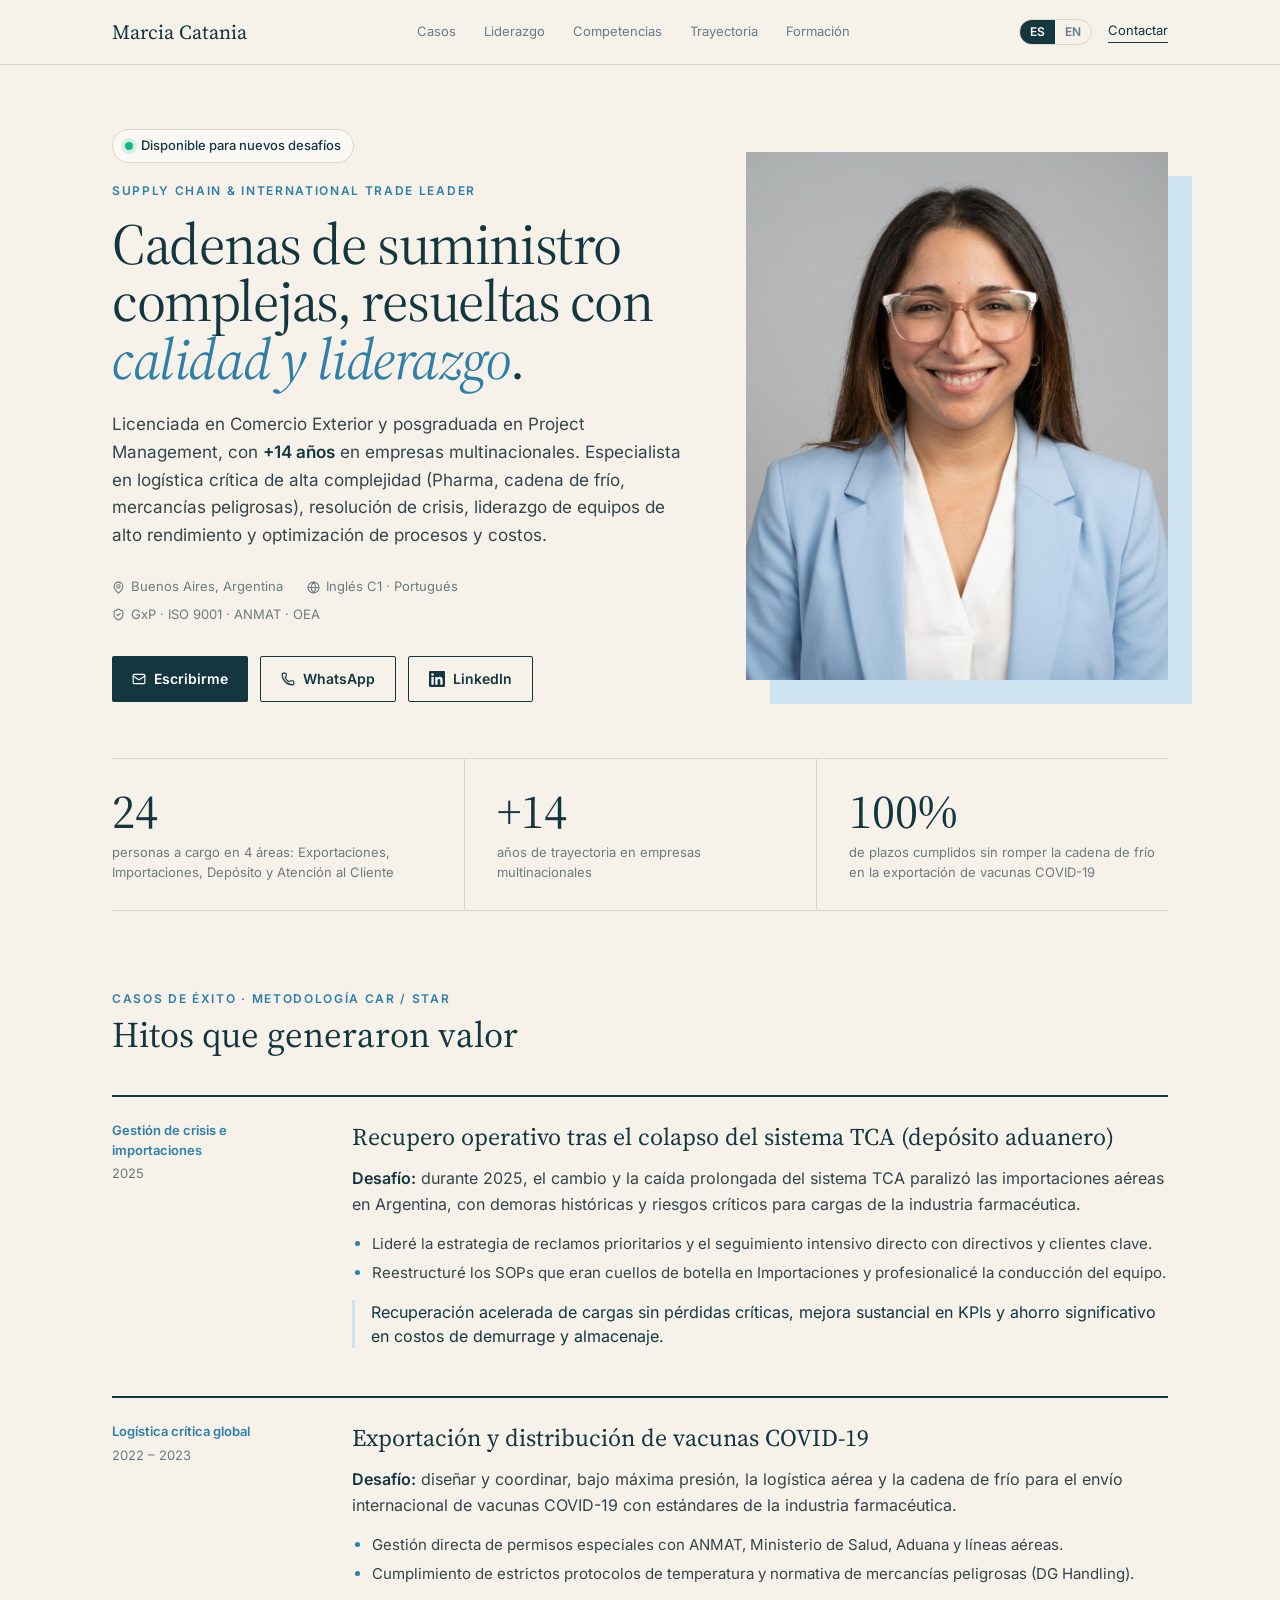
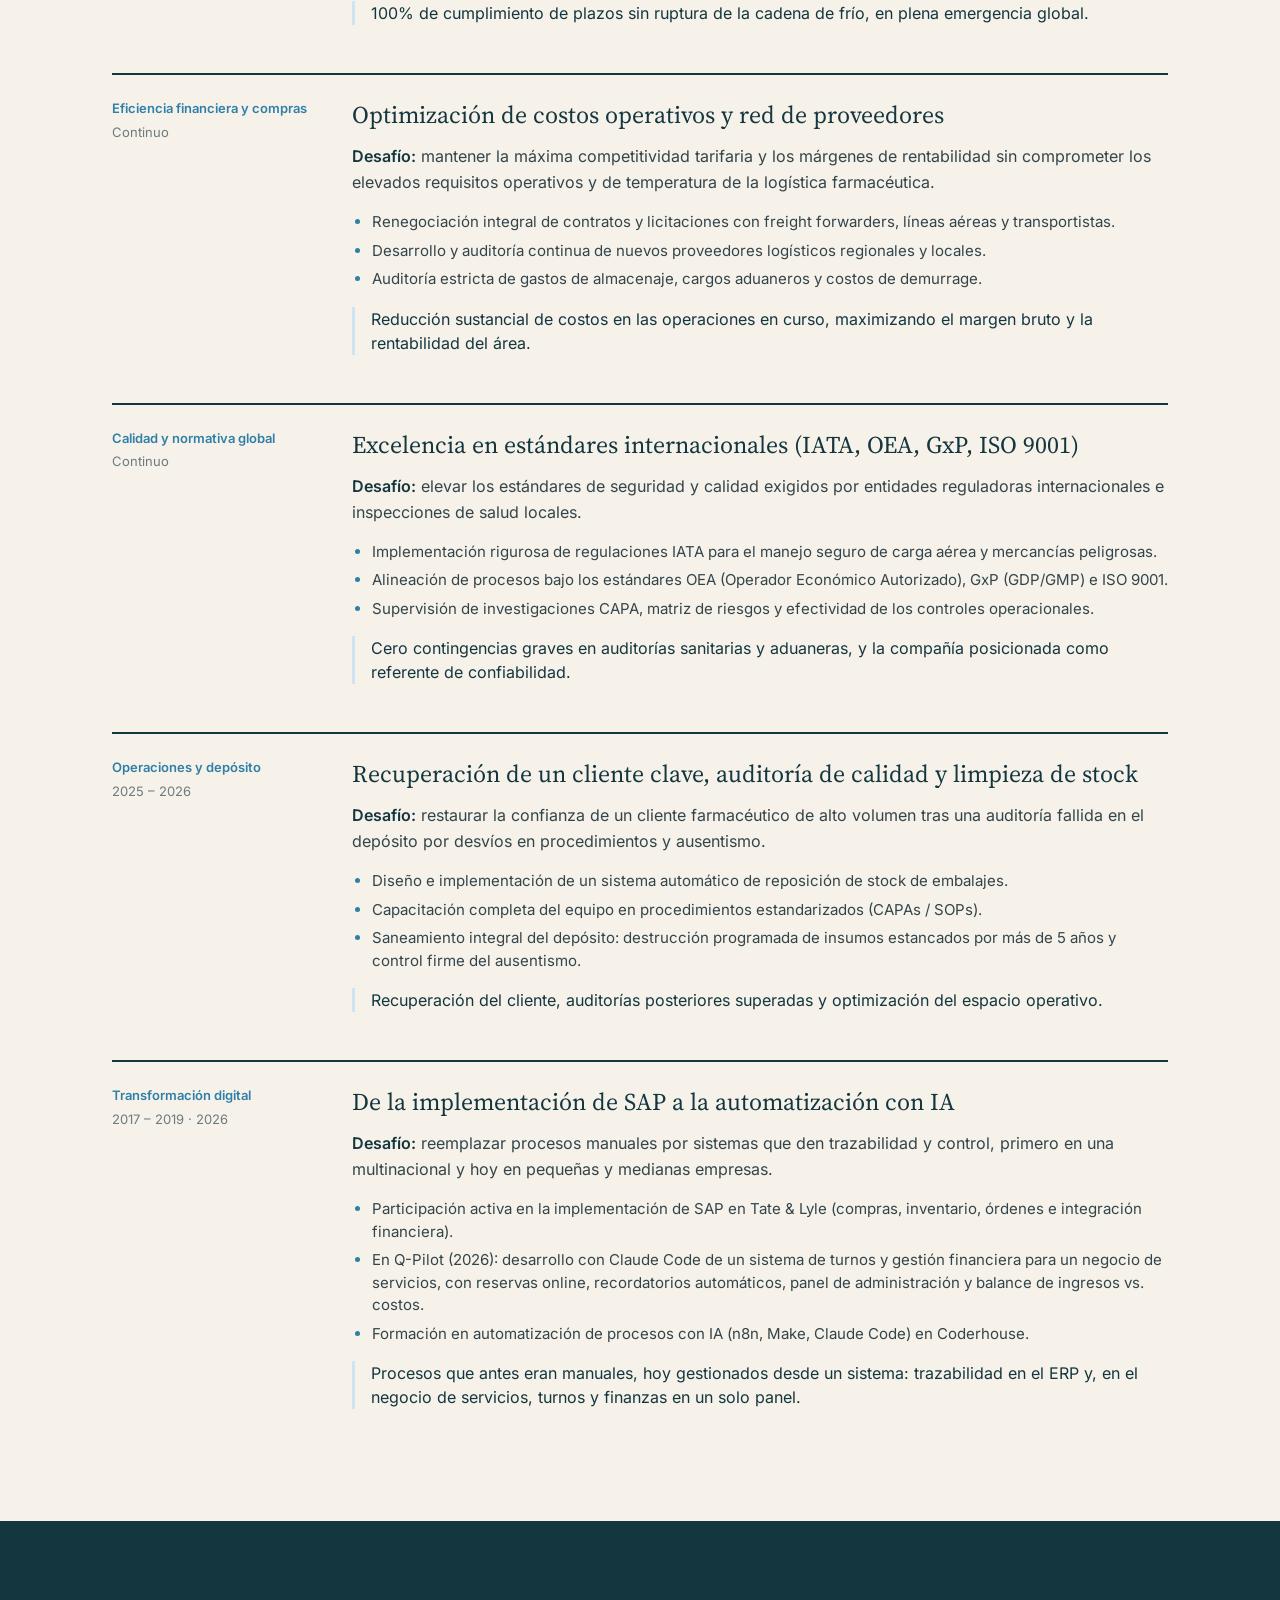
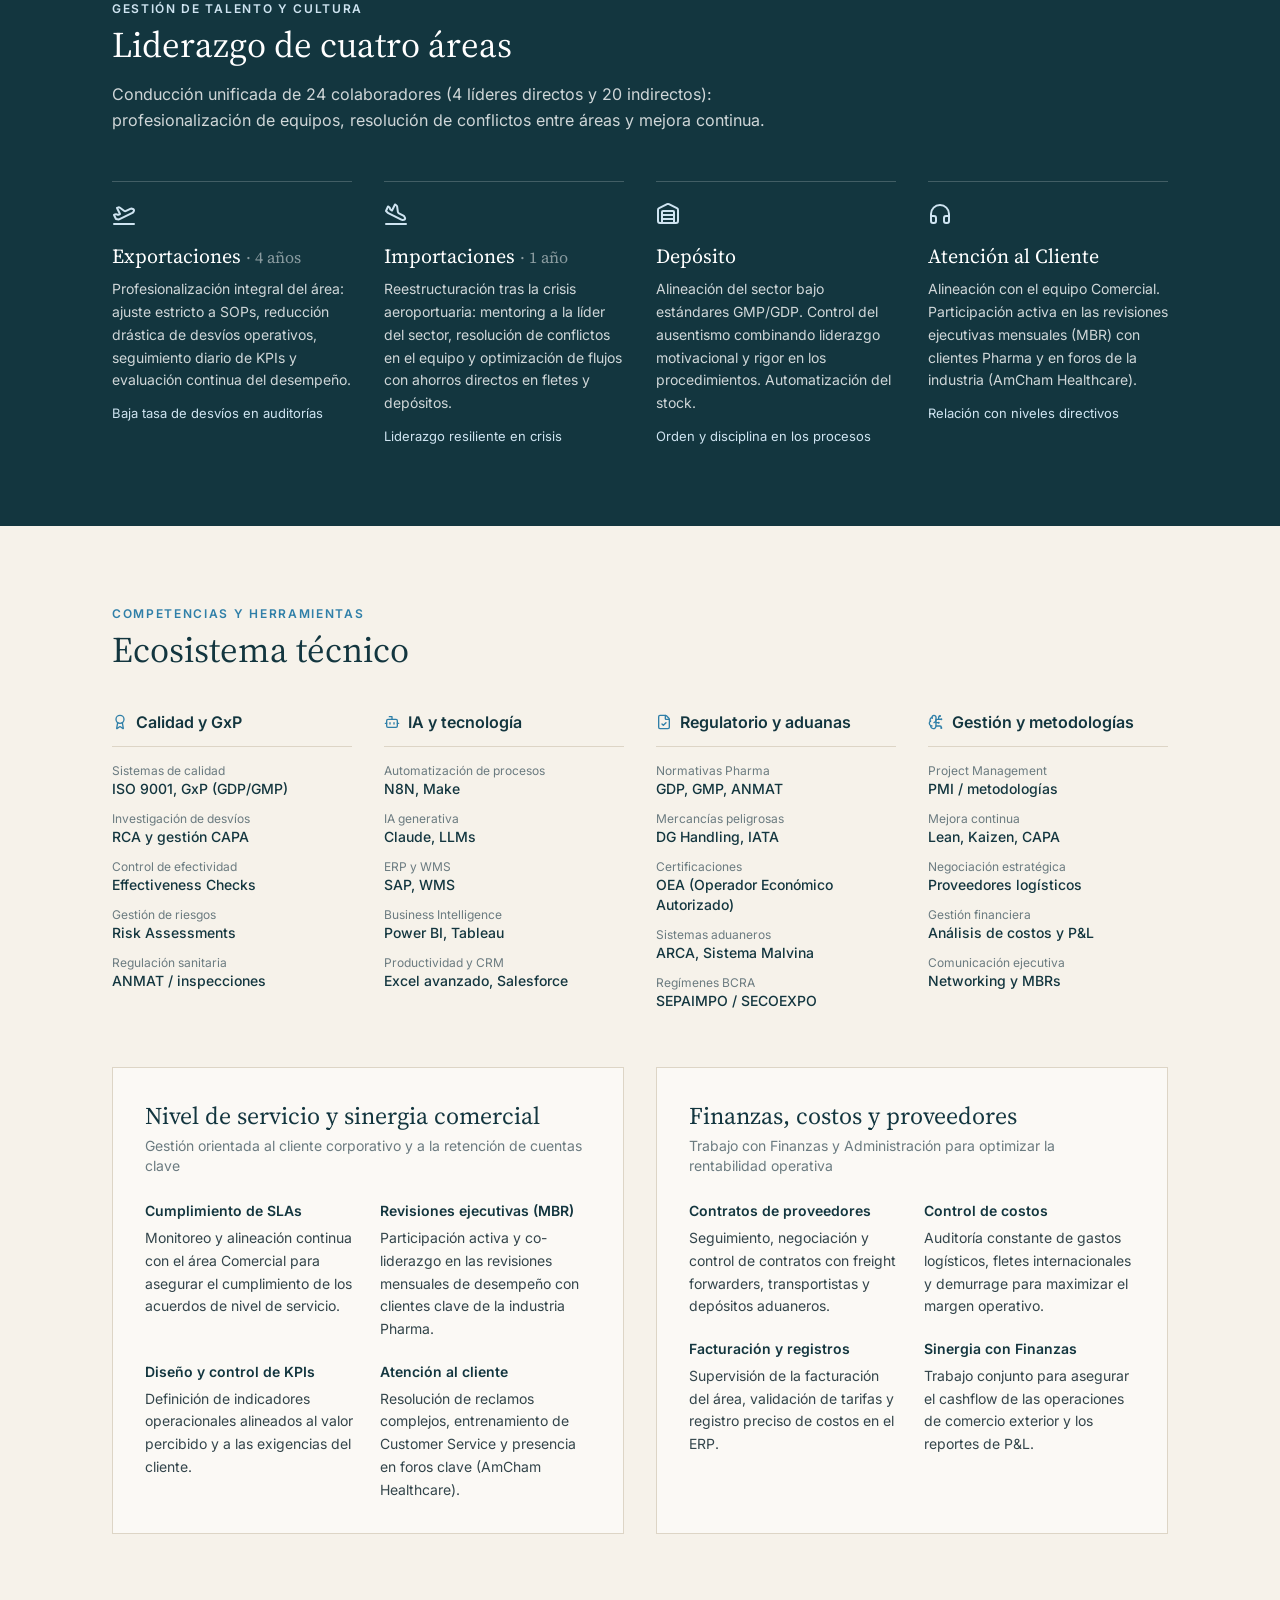
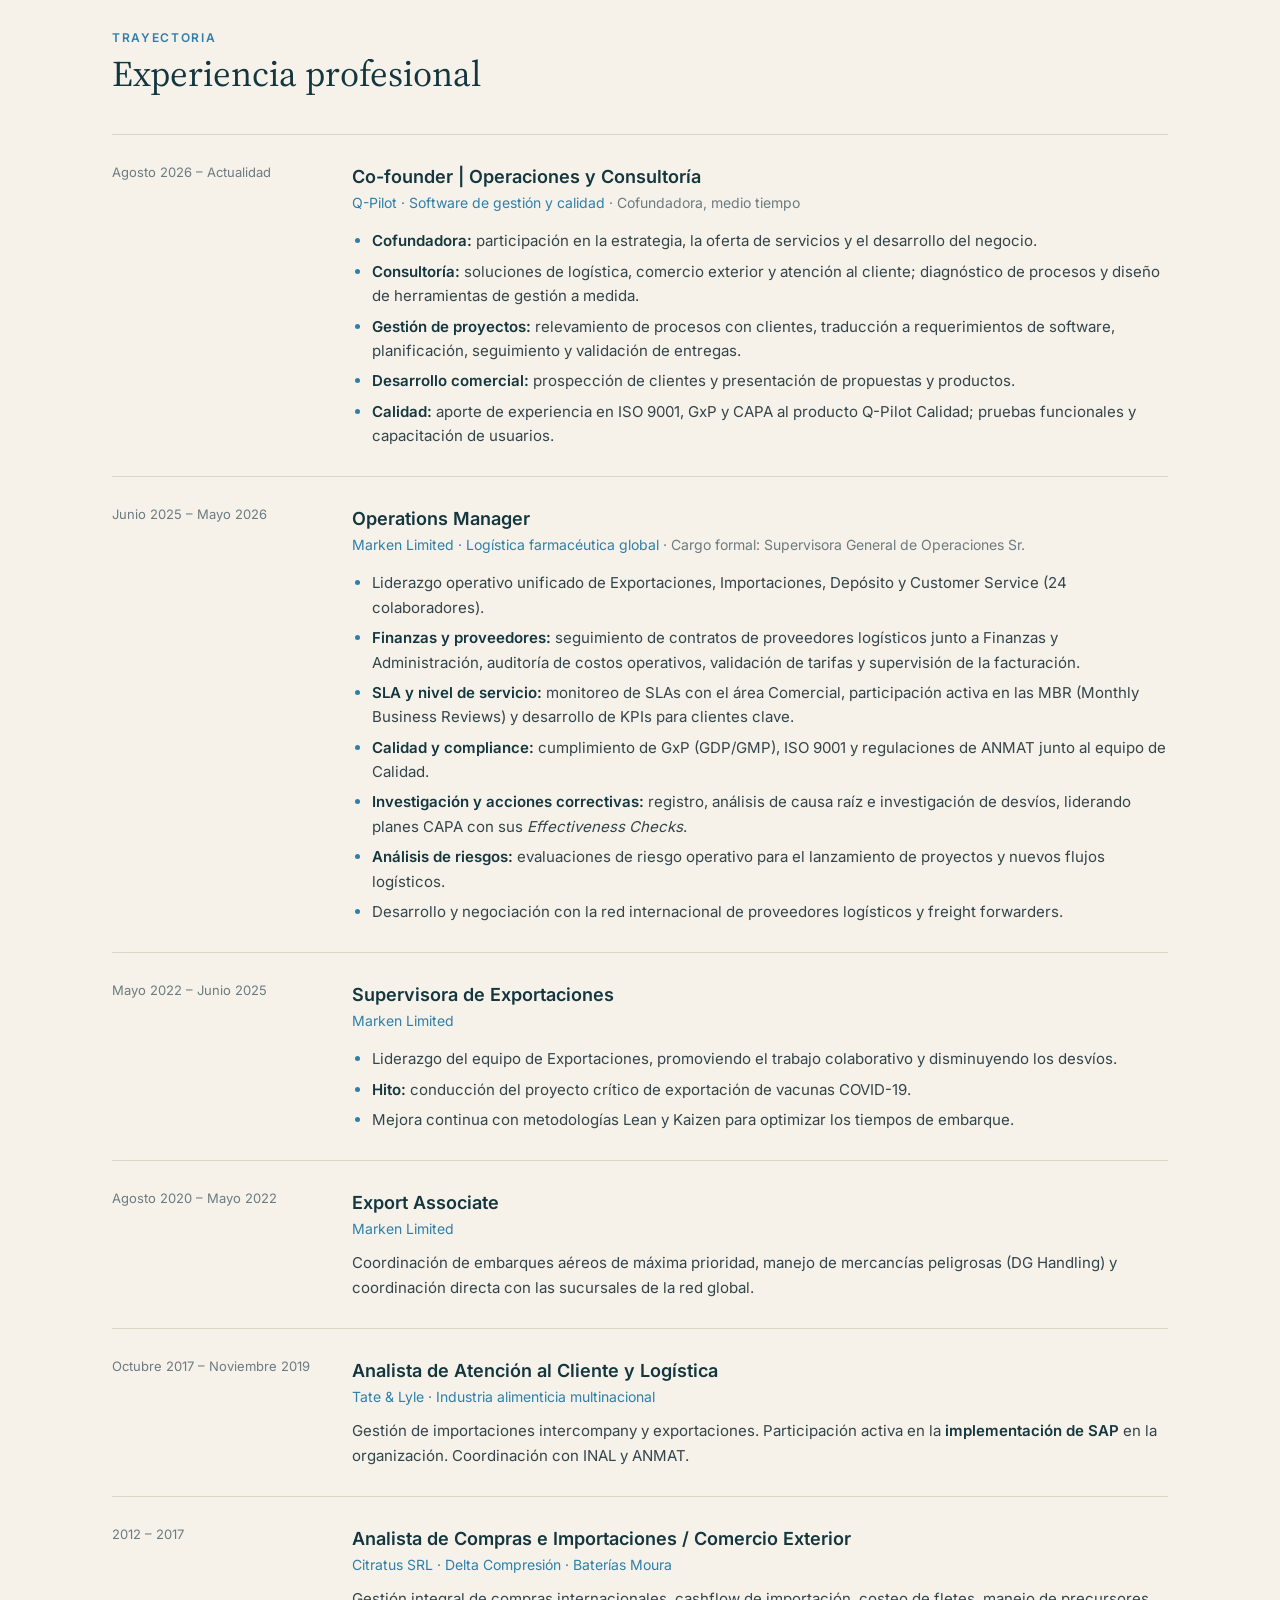
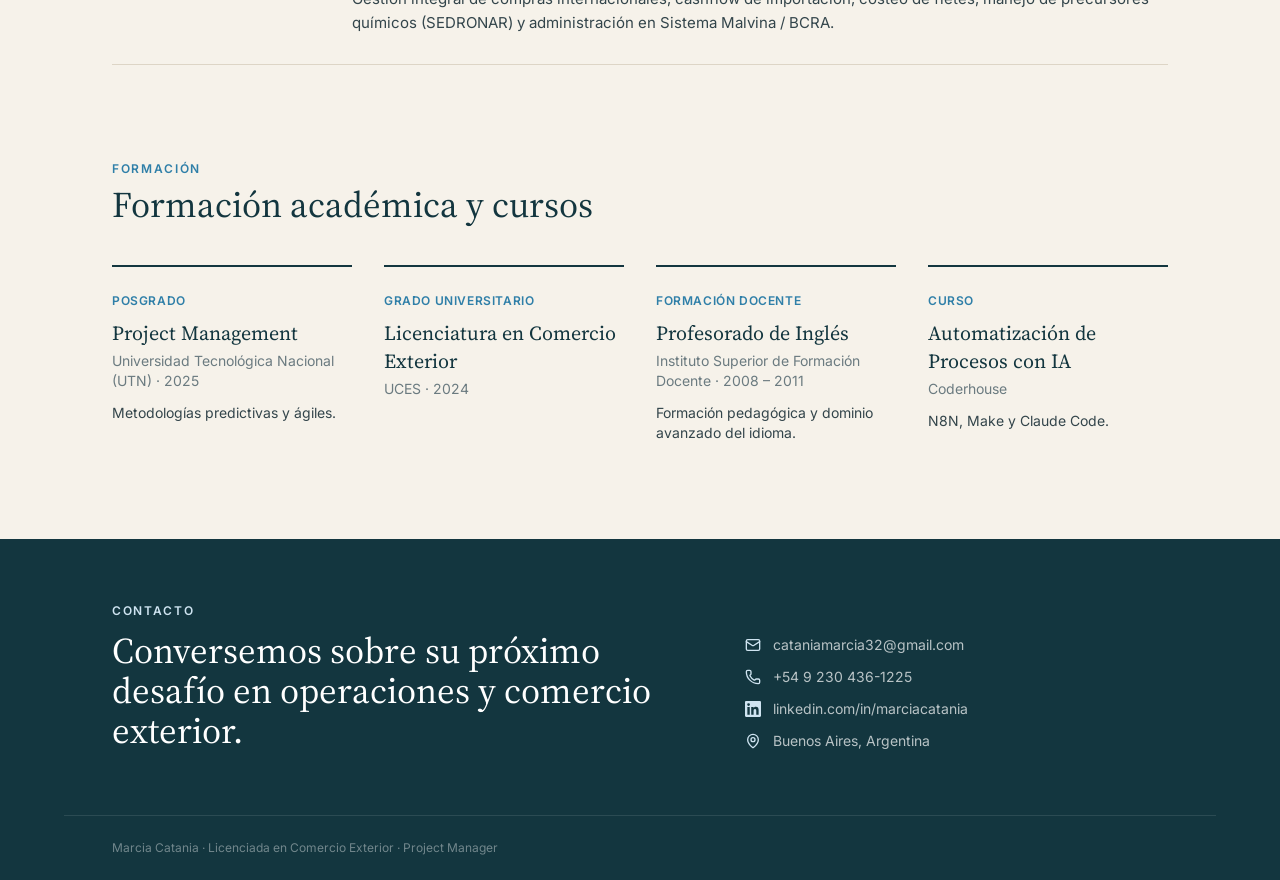
==== commit c51d6fb2: "Add files via upload" ====
--- a/sitio/index.html
+++ b/sitio/index.html
@@ -1,477 +1,478 @@
-<!DOCTYPE html>
-<html lang="es">
-<head>
-    <meta charset="UTF-8">
-    <meta name="viewport" content="width=device-width, initial-scale=1.0">
-    <title>Marcia Catania · Supply Chain & International Trade Leader</title>
-    <meta name="description" content="Licenciada en Comercio Exterior y posgraduada en Project Management, con +14 años en multinacionales. Logística crítica Pharma, cadena de frío, gestión de crisis y liderazgo de equipos.">
-    <meta name="theme-color" content="#13363f">
-
-    <!-- Ícono de la pestaña y de la pantalla de inicio del celular -->
-    <link rel="icon" href="img/favicon.svg" type="image/svg+xml">
-    <link rel="apple-touch-icon" href="img/icono-180.png">
-
-    <!-- Las dos versiones se avisan entre sí (Google muestra la del idioma de cada uno) -->
-    <link rel="alternate" hreflang="es" href="./">
-    <link rel="alternate" hreflang="en" href="en/">
-
-    <!-- Vista previa al pegar el link en WhatsApp / LinkedIn (Open Graph). La imagen sale de scripts/armar_imagenes.py.
-         WhatsApp y LinkedIn necesitan la dirección completa: si cambia, correr scripts/poner_url.py. -->
-    <meta property="og:type" content="profile">
-    <meta property="og:url" content="https://cataniamarcia32-sys.github.io/Perfil-Marcia-Catania/">
-    <meta property="og:locale" content="es_AR">
-    <meta property="og:title" content="Marcia Catania · Supply Chain & International Trade Leader">
-    <meta property="og:description" content="Operaciones, comercio exterior y logística crítica Pharma. +14 años en multinacionales, 24 personas a cargo.">
-    <meta property="og:image" content="https://cataniamarcia32-sys.github.io/Perfil-Marcia-Catania/img/vista-previa.jpg">
-    <meta property="og:image:width" content="1200">
-    <meta property="og:image:height" content="630">
-    <meta property="og:image:alt" content="Marcia Catania · Supply Chain & International Trade Leader">
-    <meta name="twitter:card" content="summary_large_image">
-    <meta name="twitter:image" content="https://cataniamarcia32-sys.github.io/Perfil-Marcia-Catania/img/vista-previa.jpg">
-
-    <link rel="stylesheet" href="fuentes/fuentes.css">
-    <link rel="stylesheet" href="css/app.css">
-</head>
-<body>
-
-    <!-- MENÚ FIJO -->
-    <header class="sticky top-0 z-50 bg-fondo/90 backdrop-blur-md border-b border-linea">
-        <nav class="envoltura flex items-center justify-between h-16">
-            <a href="#inicio" class="font-serif text-xl text-tinta">Marcia Catania</a>
-            <ul class="hidden md:flex items-center gap-7 text-[13px] text-suave">
-                <li><a href="#casos" class="enlace-menu">Casos</a></li>
-                <li><a href="#liderazgo" class="enlace-menu">Liderazgo</a></li>
-                <li><a href="#competencias" class="enlace-menu">Competencias</a></li>
-                <li><a href="#trayectoria" class="enlace-menu">Trayectoria</a></li>
-                <li><a href="#formacion" class="enlace-menu">Formación</a></li>
-            </ul>
-            <div class="flex items-center gap-4">
-                <!-- Selector de idioma: lleva a la otra versión (sitio/en/), en la misma sección -->
-                <div class="idiomas" aria-label="Idioma">
-                    <span aria-current="true">ES</span>
-                    <a href="en/" class="cambiar-idioma" lang="en" hreflang="en">EN</a>
-                </div>
-                <a href="#contacto" class="hidden sm:inline text-[13px] text-tinta border-b border-tinta pb-0.5">Contactar</a>
-                <button id="boton-menu" class="md:hidden text-tinta text-2xl p-1" aria-label="Abrir menú" aria-expanded="false" aria-controls="menu-celular">
-                    <i data-lucide="menu"></i>
-                </button>
-            </div>
-        </nav>
-        <!-- Menú desplegable del celular -->
-        <ul id="menu-celular" class="hidden md:hidden envoltura pb-4 text-sm text-tinta divide-y divide-linea">
-            <li><a href="#casos" class="block py-3">Casos de éxito</a></li>
-            <li><a href="#liderazgo" class="block py-3">Liderazgo</a></li>
-            <li><a href="#competencias" class="block py-3">Competencias</a></li>
-            <li><a href="#trayectoria" class="block py-3">Trayectoria</a></li>
-            <li><a href="#formacion" class="block py-3">Formación</a></li>
-            <li><a href="#contacto" class="block py-3 font-semibold">Contactar</a></li>
-        </ul>
-    </header>
-
-    <main>
-        <!-- ENCABEZADO -->
-        <section id="inicio" class="envoltura grid lg:grid-cols-[1.35fr_1fr] gap-12 lg:gap-16 items-center pt-12 pb-14 lg:pt-16">
-            <div>
-                <!-- Sin puesto actual desde mayo 2026 (confirmado el 19/10) -->
-                <span class="inline-flex items-center gap-2 mb-5 px-3 py-1.5 rounded-full bg-papel border border-linea text-[13px] font-medium text-tinta">
-                    <span class="w-2 h-2 rounded-full bg-emerald-500 ring-4 ring-emerald-500/15"></span> Disponible para nuevos desafíos
-                </span>
-                <span class="volanta">Supply Chain & International Trade Leader</span>
-                <h1 class="font-serif font-normal text-[2.5rem] sm:text-5xl lg:text-[3.6rem] leading-[1.05] tracking-tight text-tinta mt-4 mb-6">
-                    Cadenas de suministro complejas, resueltas con <em class="text-acento">calidad y liderazgo</em>.
-                </h1>
-                <p class="text-[17px] leading-relaxed max-w-xl">
-                    Licenciada en Comercio Exterior y posgraduada en Project Management, con <strong class="text-tinta font-semibold">+14 años</strong> en empresas multinacionales.
-                    Especialista en logística crítica de alta complejidad (Pharma, cadena de frío, mercancías peligrosas), resolución de crisis,
-                    liderazgo de equipos de alto rendimiento y optimización de procesos y costos.
-                </p>
-                <div class="flex flex-wrap gap-x-6 gap-y-2 mt-7 text-[13px] text-suave">
-                    <span class="inline-flex items-center gap-1.5"><i data-lucide="map-pin"></i> Buenos Aires, Argentina</span>
-                    <span class="inline-flex items-center gap-1.5"><i data-lucide="globe"></i> Inglés C1 · Portugués</span>
-                    <span class="inline-flex items-center gap-1.5"><i data-lucide="shield-check"></i> GxP · ISO 9001 · ANMAT · OEA</span>
-                </div>
-                <div class="flex flex-wrap gap-3 mt-8">
-                    <a href="mailto:cataniamarcia32@gmail.com" class="btn-primario"><i data-lucide="mail"></i> Escribirme</a>
-                    <a href="https://wa.me/5492304361225" target="_blank" rel="noopener" class="btn-secundario"><i data-lucide="phone"></i> WhatsApp</a>
-                    <a href="https://www.linkedin.com/in/marciacatania" target="_blank" rel="noopener" class="btn-secundario"><svg class="w-4 h-4" viewBox="0 0 24 24" fill="currentColor" aria-hidden="true"><path d="M20.45 20.45h-3.56v-5.57c0-1.33-.02-3.04-1.85-3.04-1.85 0-2.14 1.45-2.14 2.94v5.67H9.35V9h3.41v1.56h.05c.48-.9 1.64-1.85 3.37-1.85 3.6 0 4.27 2.37 4.27 5.46v6.28zM5.34 7.43a2.06 2.06 0 1 1 0-4.13 2.06 2.06 0 0 1 0 4.13zM7.12 20.45H3.56V9h3.56v11.45zM22.22 0H1.77C.79 0 0 .77 0 1.73v20.54C0 23.23.79 24 1.77 24h20.45c.98 0 1.78-.77 1.78-1.73V1.73C24 .77 23.2 0 22.22 0z"/></svg> LinkedIn</a>
-                </div>
-            </div>
-            <!-- En el celular la foto va primero y más chica -->
-            <div class="relative order-first lg:order-none w-[240px] sm:w-full sm:max-w-sm lg:max-w-none mr-6">
-                <div class="absolute inset-0 translate-x-6 translate-y-6 bg-celeste" aria-hidden="true"></div>
-                <img src="img/marcia.jpg" alt="Marcia Catania" width="896" height="1095" class="relative w-full aspect-[4/5] object-cover object-top">
-            </div>
-        </section>
-
-        <!-- NÚMEROS -->
-        <div class="envoltura">
-            <div class="grid sm:grid-cols-3 border-y border-linea divide-y sm:divide-y-0 sm:divide-x divide-linea">
-                <div class="py-7 sm:pr-8">
-                    <b class="block font-serif font-normal text-5xl text-tinta leading-none">24</b>
-                    <small class="block text-[13px] text-suave mt-2">personas a cargo en 4 áreas: Exportaciones, Importaciones, Depósito y Atención al Cliente</small>
-                </div>
-                <div class="py-7 sm:px-8">
-                    <b class="block font-serif font-normal text-5xl text-tinta leading-none">+14</b>
-                    <small class="block text-[13px] text-suave mt-2">años de trayectoria en empresas multinacionales</small>
-                </div>
-                <div class="py-7 sm:pl-8">
-                    <b class="block font-serif font-normal text-5xl text-tinta leading-none">100%</b>
-                    <small class="block text-[13px] text-suave mt-2">de plazos cumplidos sin romper la cadena de frío en la exportación de vacunas COVID-19</small>
-                </div>
-            </div>
-        </div>
-
-        <!-- CASOS DE ÉXITO -->
-        <section id="casos" class="envoltura pt-20 pb-8">
-            <span class="volanta">Casos de éxito · Metodología CAR / STAR</span>
-            <h2 class="titulo-seccion">Hitos que generaron valor</h2>
-
-            <div class="space-y-12">
-                <article class="grid md:grid-cols-[200px_1fr] gap-4 md:gap-10 border-t-2 border-tinta pt-6">
-                    <div class="text-[13px] text-suave"><b class="block text-acento font-semibold mb-1">Gestión de crisis e importaciones</b>2025</div>
-                    <div>
-                        <h3 class="font-serif text-2xl text-tinta mb-3">Recupero operativo tras el colapso del sistema TCA (depósito aduanero)</h3>
-                        <p class="leading-relaxed"><strong class="text-tinta font-semibold">Desafío:</strong> durante 2025, el cambio y la caída prolongada del sistema TCA paralizó las importaciones aéreas en Argentina, con demoras históricas y riesgos críticos para cargas de la industria farmacéutica.</p>
-                        <ul class="lista mt-4 text-[15px]">
-                            <li>Lideré la estrategia de reclamos prioritarios y el seguimiento intensivo directo con directivos y clientes clave.</li>
-                            <li>Reestructuré los SOPs que eran cuellos de botella en Importaciones y profesionalicé la conducción del equipo.</li>
-                        </ul>
-                        <p class="impacto">Recuperación acelerada de cargas sin pérdidas críticas, mejora sustancial en KPIs y ahorro significativo en costos de demurrage y almacenaje.</p>
-                    </div>
-                </article>
-
-                <article class="grid md:grid-cols-[200px_1fr] gap-4 md:gap-10 border-t-2 border-tinta pt-6">
-                    <div class="text-[13px] text-suave"><b class="block text-acento font-semibold mb-1">Logística crítica global</b>2022 – 2023</div>
-                    <div>
-                        <h3 class="font-serif text-2xl text-tinta mb-3">Exportación y distribución de vacunas COVID-19</h3>
-                        <p class="leading-relaxed"><strong class="text-tinta font-semibold">Desafío:</strong> diseñar y coordinar, bajo máxima presión, la logística aérea y la cadena de frío para el envío internacional de vacunas COVID-19 con estándares de la industria farmacéutica.</p>
-                        <ul class="lista mt-4 text-[15px]">
-                            <li>Gestión directa de permisos especiales con ANMAT, Ministerio de Salud, Aduana y líneas aéreas.</li>
-                            <li>Cumplimiento de estrictos protocolos de temperatura y normativa de mercancías peligrosas (DG Handling).</li>
-                        </ul>
-                        <p class="impacto">100% de cumplimiento de plazos sin ruptura de la cadena de frío, en plena emergencia global.</p>
-                    </div>
-                </article>
-
-                <article class="grid md:grid-cols-[200px_1fr] gap-4 md:gap-10 border-t-2 border-tinta pt-6">
-                    <div class="text-[13px] text-suave"><b class="block text-acento font-semibold mb-1">Eficiencia financiera y compras</b>Continuo</div>
-                    <div>
-                        <h3 class="font-serif text-2xl text-tinta mb-3">Optimización de costos operativos y red de proveedores</h3>
-                        <p class="leading-relaxed"><strong class="text-tinta font-semibold">Desafío:</strong> mantener la máxima competitividad tarifaria y los márgenes de rentabilidad sin comprometer los elevados requisitos operativos y de temperatura de la logística farmacéutica.</p>
-                        <ul class="lista mt-4 text-[15px]">
-                            <li>Renegociación integral de contratos y licitaciones con freight forwarders, líneas aéreas y transportistas.</li>
-                            <li>Desarrollo y auditoría continua de nuevos proveedores logísticos regionales y locales.</li>
-                            <li>Auditoría estricta de gastos de almacenaje, cargos aduaneros y costos de demurrage.</li>
-                        </ul>
-                        <p class="impacto">Reducción sustancial de costos en las operaciones en curso, maximizando el margen bruto y la rentabilidad del área.</p>
-                    </div>
-                </article>
-
-                <article class="grid md:grid-cols-[200px_1fr] gap-4 md:gap-10 border-t-2 border-tinta pt-6">
-                    <div class="text-[13px] text-suave"><b class="block text-acento font-semibold mb-1">Calidad y normativa global</b>Continuo</div>
-                    <div>
-                        <h3 class="font-serif text-2xl text-tinta mb-3">Excelencia en estándares internacionales (IATA, OEA, GxP, ISO 9001)</h3>
-                        <p class="leading-relaxed"><strong class="text-tinta font-semibold">Desafío:</strong> elevar los estándares de seguridad y calidad exigidos por entidades reguladoras internacionales e inspecciones de salud locales.</p>
-                        <ul class="lista mt-4 text-[15px]">
-                            <li>Implementación rigurosa de regulaciones IATA para el manejo seguro de carga aérea y mercancías peligrosas.</li>
-                            <li>Alineación de procesos bajo los estándares OEA (Operador Económico Autorizado), GxP (GDP/GMP) e ISO 9001.</li>
-                            <li>Supervisión de investigaciones CAPA, matriz de riesgos y efectividad de los controles operacionales.</li>
-                        </ul>
-                        <p class="impacto">Cero contingencias graves en auditorías sanitarias y aduaneras, y la compañía posicionada como referente de confiabilidad.</p>
-                    </div>
-                </article>
-
-                <article class="grid md:grid-cols-[200px_1fr] gap-4 md:gap-10 border-t-2 border-tinta pt-6">
-                    <div class="text-[13px] text-suave"><b class="block text-acento font-semibold mb-1">Operaciones y depósito</b>2025 – 2026</div>
-                    <div>
-                        <h3 class="font-serif text-2xl text-tinta mb-3">Recuperación de un cliente clave, auditoría de calidad y limpieza de stock</h3>
-                        <p class="leading-relaxed"><strong class="text-tinta font-semibold">Desafío:</strong> restaurar la confianza de un cliente farmacéutico de alto volumen tras una auditoría fallida en el depósito por desvíos en procedimientos y ausentismo.</p>
-                        <ul class="lista mt-4 text-[15px]">
-                            <li>Diseño e implementación de un sistema automático de reposición de stock de embalajes.</li>
-                            <li>Capacitación completa del equipo en procedimientos estandarizados (CAPAs / SOPs).</li>
-                            <li>Saneamiento integral del depósito: destrucción programada de insumos estancados por más de 5 años y control firme del ausentismo.</li>
-                        </ul>
-                        <p class="impacto">Recuperación del cliente, auditorías posteriores superadas y optimización del espacio operativo.</p>
-                    </div>
-                </article>
-
-                <article class="grid md:grid-cols-[200px_1fr] gap-4 md:gap-10 border-t-2 border-tinta pt-6">
-                    <div class="text-[13px] text-suave"><b class="block text-acento font-semibold mb-1">Transformación digital</b>2017 – 2019 · 2026</div>
-                    <div>
-                        <h3 class="font-serif text-2xl text-tinta mb-3">De la implementación de SAP a la automatización con IA</h3>
-                        <p class="leading-relaxed"><strong class="text-tinta font-semibold">Desafío:</strong> reemplazar procesos manuales por sistemas que den trazabilidad y control, primero en una multinacional y hoy en pequeñas y medianas empresas.</p>
-                        <ul class="lista mt-4 text-[15px]">
-                            <li>Participación activa en la implementación de SAP en Tate &amp; Lyle (compras, inventario, órdenes e integración financiera).</li>
-                            <li>En Q-Pilot (2026): desarrollo con Claude Code de un sistema de turnos y gestión financiera para un negocio de servicios, con reservas online, recordatorios automáticos, panel de administración y balance de ingresos vs. costos.</li>
-                            <li>Formación en automatización de procesos con IA (n8n, Make, Claude Code) en Coderhouse.</li>
-                        </ul>
-                        <p class="impacto">Procesos que antes eran manuales, hoy gestionados desde un sistema: trazabilidad en el ERP y, en el negocio de servicios, turnos y finanzas en un solo panel.</p>
-                    </div>
-                </article>
-            </div>
-        </section>
-
-        <!-- LIDERAZGO (franja petróleo) -->
-        <section id="liderazgo" class="bg-tinta text-white/80 mt-20 py-20">
-            <div class="envoltura">
-                <span class="volanta !text-celeste">Gestión de talento y cultura</span>
-                <h2 class="titulo-seccion !text-white !mb-4">Liderazgo de cuatro áreas</h2>
-                <p class="max-w-2xl leading-relaxed mb-12">
-                    Conducción unificada de 24 colaboradores (4 líderes directos y 20 indirectos): profesionalización de equipos,
-                    resolución de conflictos entre áreas y mejora continua.
-                </p>
-                <div class="grid sm:grid-cols-2 lg:grid-cols-4 gap-x-8 gap-y-10">
-                    <div class="border-t border-white/20 pt-5">
-                        <i data-lucide="plane-takeoff" class="text-2xl text-celeste"></i>
-                        <h3 class="font-serif text-xl text-white mt-4 mb-2">Exportaciones <span class="text-white/50 text-base">· 4 años</span></h3>
-                        <p class="text-sm leading-relaxed">Profesionalización integral del área: ajuste estricto a SOPs, reducción drástica de desvíos operativos, seguimiento diario de KPIs y evaluación continua del desempeño.</p>
-                        <p class="text-[13px] text-celeste mt-3">Baja tasa de desvíos en auditorías</p>
-                    </div>
-                    <div class="border-t border-white/20 pt-5">
-                        <i data-lucide="plane-landing" class="text-2xl text-celeste"></i>
-                        <h3 class="font-serif text-xl text-white mt-4 mb-2">Importaciones <span class="text-white/50 text-base">· 1 año</span></h3>
-                        <p class="text-sm leading-relaxed">Reestructuración tras la crisis aeroportuaria: mentoring a la líder del sector, resolución de conflictos en el equipo y optimización de flujos con ahorros directos en fletes y depósitos.</p>
-                        <p class="text-[13px] text-celeste mt-3">Liderazgo resiliente en crisis</p>
-                    </div>
-                    <div class="border-t border-white/20 pt-5">
-                        <i data-lucide="warehouse" class="text-2xl text-celeste"></i>
-                        <h3 class="font-serif text-xl text-white mt-4 mb-2">Depósito</h3>
-                        <p class="text-sm leading-relaxed">Alineación del sector bajo estándares GMP/GDP. Control del ausentismo combinando liderazgo motivacional y rigor en los procedimientos. Automatización del stock.</p>
-                        <p class="text-[13px] text-celeste mt-3">Orden y disciplina en los procesos</p>
-                    </div>
-                    <div class="border-t border-white/20 pt-5">
-                        <i data-lucide="headphones" class="text-2xl text-celeste"></i>
-                        <h3 class="font-serif text-xl text-white mt-4 mb-2">Atención al Cliente</h3>
-                        <p class="text-sm leading-relaxed">Alineación con el equipo Comercial. Participación activa en las revisiones ejecutivas mensuales (MBR) con clientes Pharma y en foros de la industria (AmCham Healthcare).</p>
-                        <p class="text-[13px] text-celeste mt-3">Relación con niveles directivos</p>
-                    </div>
-                </div>
-            </div>
-        </section>
-
-        <!-- COMPETENCIAS -->
-        <section id="competencias" class="envoltura pt-20">
-            <span class="volanta">Competencias y herramientas</span>
-            <h2 class="titulo-seccion">Ecosistema técnico</h2>
-
-            <div class="grid sm:grid-cols-2 lg:grid-cols-4 gap-x-8 gap-y-10">
-                <div>
-                    <h3 class="flex items-center gap-2 font-semibold text-tinta pb-3 mb-4 border-b border-linea"><i data-lucide="award" class="text-acento"></i> Calidad y GxP</h3>
-                    <dl class="space-y-3 text-sm">
-                        <div><dt class="text-xs text-suave">Sistemas de calidad</dt><dd class="font-medium text-tinta">ISO 9001, GxP (GDP/GMP)</dd></div>
-                        <div><dt class="text-xs text-suave">Investigación de desvíos</dt><dd class="font-medium text-tinta">RCA y gestión CAPA</dd></div>
-                        <div><dt class="text-xs text-suave">Control de efectividad</dt><dd class="font-medium text-tinta">Effectiveness Checks</dd></div>
-                        <div><dt class="text-xs text-suave">Gestión de riesgos</dt><dd class="font-medium text-tinta">Risk Assessments</dd></div>
-                        <div><dt class="text-xs text-suave">Regulación sanitaria</dt><dd class="font-medium text-tinta">ANMAT / inspecciones</dd></div>
-                    </dl>
-                </div>
-                <div>
-                    <h3 class="flex items-center gap-2 font-semibold text-tinta pb-3 mb-4 border-b border-linea"><i data-lucide="bot" class="text-acento"></i> IA y tecnología</h3>
-                    <dl class="space-y-3 text-sm">
-                        <div><dt class="text-xs text-suave">Automatización de procesos</dt><dd class="font-medium text-tinta">N8N, Make</dd></div>
-                        <div><dt class="text-xs text-suave">IA generativa</dt><dd class="font-medium text-tinta">Claude, LLMs</dd></div>
-                        <div><dt class="text-xs text-suave">ERP y WMS</dt><dd class="font-medium text-tinta">SAP, WMS</dd></div>
-                        <div><dt class="text-xs text-suave">Business Intelligence</dt><dd class="font-medium text-tinta">Power BI, Tableau</dd></div>
-                        <div><dt class="text-xs text-suave">Productividad y CRM</dt><dd class="font-medium text-tinta">Excel avanzado, Salesforce</dd></div>
-                    </dl>
-                </div>
-                <div>
-                    <h3 class="flex items-center gap-2 font-semibold text-tinta pb-3 mb-4 border-b border-linea"><i data-lucide="file-check" class="text-acento"></i> Regulatorio y aduanas</h3>
-                    <dl class="space-y-3 text-sm">
-                        <div><dt class="text-xs text-suave">Normativas Pharma</dt><dd class="font-medium text-tinta">GDP, GMP, ANMAT</dd></div>
-                        <div><dt class="text-xs text-suave">Mercancías peligrosas</dt><dd class="font-medium text-tinta">DG Handling, IATA</dd></div>
-                        <div><dt class="text-xs text-suave">Certificaciones</dt><dd class="font-medium text-tinta">OEA (Operador Económico Autorizado)</dd></div>
-                        <div><dt class="text-xs text-suave">Sistemas aduaneros</dt><dd class="font-medium text-tinta">ARCA, Sistema Malvina</dd></div>
-                        <div><dt class="text-xs text-suave">Regímenes BCRA</dt><dd class="font-medium text-tinta">SEPAIMPO / SECOEXPO</dd></div>
-                    </dl>
-                </div>
-                <div>
-                    <h3 class="flex items-center gap-2 font-semibold text-tinta pb-3 mb-4 border-b border-linea"><i data-lucide="brain-circuit" class="text-acento"></i> Gestión y metodologías</h3>
-                    <dl class="space-y-3 text-sm">
-                        <div><dt class="text-xs text-suave">Project Management</dt><dd class="font-medium text-tinta">PMI / metodologías</dd></div>
-                        <div><dt class="text-xs text-suave">Mejora continua</dt><dd class="font-medium text-tinta">Lean, Kaizen, CAPA</dd></div>
-                        <div><dt class="text-xs text-suave">Negociación estratégica</dt><dd class="font-medium text-tinta">Proveedores logísticos</dd></div>
-                        <div><dt class="text-xs text-suave">Gestión financiera</dt><dd class="font-medium text-tinta">Análisis de costos y P&L</dd></div>
-                        <div><dt class="text-xs text-suave">Comunicación ejecutiva</dt><dd class="font-medium text-tinta">Networking y MBRs</dd></div>
-                    </dl>
-                </div>
-            </div>
-
-            <!-- Los dos bloques anchos -->
-            <div class="grid lg:grid-cols-2 gap-8 mt-14">
-                <div class="bg-papel border border-linea p-6 sm:p-8">
-                    <h3 class="font-serif text-2xl text-tinta">Nivel de servicio y sinergia comercial</h3>
-                    <p class="text-sm text-suave mt-1 mb-6">Gestión orientada al cliente corporativo y a la retención de cuentas clave</p>
-                    <dl class="grid sm:grid-cols-2 gap-x-6 gap-y-5 text-sm leading-relaxed">
-                        <div><dt class="font-semibold text-tinta mb-1">Cumplimiento de SLAs</dt><dd>Monitoreo y alineación continua con el área Comercial para asegurar el cumplimiento de los acuerdos de nivel de servicio.</dd></div>
-                        <div><dt class="font-semibold text-tinta mb-1">Revisiones ejecutivas (MBR)</dt><dd>Participación activa y co-liderazgo en las revisiones mensuales de desempeño con clientes clave de la industria Pharma.</dd></div>
-                        <div><dt class="font-semibold text-tinta mb-1">Diseño y control de KPIs</dt><dd>Definición de indicadores operacionales alineados al valor percibido y a las exigencias del cliente.</dd></div>
-                        <div><dt class="font-semibold text-tinta mb-1">Atención al cliente</dt><dd>Resolución de reclamos complejos, entrenamiento de Customer Service y presencia en foros clave (AmCham Healthcare).</dd></div>
-                    </dl>
-                </div>
-                <div class="bg-papel border border-linea p-6 sm:p-8">
-                    <h3 class="font-serif text-2xl text-tinta">Finanzas, costos y proveedores</h3>
-                    <p class="text-sm text-suave mt-1 mb-6">Trabajo con Finanzas y Administración para optimizar la rentabilidad operativa</p>
-                    <dl class="grid sm:grid-cols-2 gap-x-6 gap-y-5 text-sm leading-relaxed">
-                        <div><dt class="font-semibold text-tinta mb-1">Contratos de proveedores</dt><dd>Seguimiento, negociación y control de contratos con freight forwarders, transportistas y depósitos aduaneros.</dd></div>
-                        <div><dt class="font-semibold text-tinta mb-1">Control de costos</dt><dd>Auditoría constante de gastos logísticos, fletes internacionales y demurrage para maximizar el margen operativo.</dd></div>
-                        <div><dt class="font-semibold text-tinta mb-1">Facturación y registros</dt><dd>Supervisión de la facturación del área, validación de tarifas y registro preciso de costos en el ERP.</dd></div>
-                        <div><dt class="font-semibold text-tinta mb-1">Sinergia con Finanzas</dt><dd>Trabajo conjunto para asegurar el cashflow de las operaciones de comercio exterior y los reportes de P&L.</dd></div>
-                    </dl>
-                </div>
-            </div>
-        </section>
-
-        <!-- TRAYECTORIA -->
-        <section id="trayectoria" class="envoltura pt-24">
-            <span class="volanta">Trayectoria</span>
-            <h2 class="titulo-seccion">Experiencia profesional</h2>
-
-            <div class="border-b border-linea">
-                <article class="grid md:grid-cols-[200px_1fr] gap-2 md:gap-10 py-7 border-t border-linea">
-                    <div class="text-[13px] text-suave">Agosto 2026 – Actualidad</div>
-                    <div>
-                        <h3 class="text-lg font-semibold text-tinta">Consultora en Logística y Comercio Exterior | Project Manager</h3>
-                        <div class="text-sm text-acento mt-0.5 mb-4">Q-Pilot · Software de gestión y calidad <span class="text-suave">· Freelance, medio tiempo</span></div>
-                        <ul class="lista text-[15px] leading-relaxed">
-                            <li><strong class="text-tinta font-semibold">Consultoría:</strong> soluciones de logística, comercio exterior y atención al cliente; diagnóstico de procesos y diseño de herramientas de gestión a medida.</li>
-                            <li><strong class="text-tinta font-semibold">Gestión de proyectos:</strong> relevamiento de procesos con clientes, traducción a requerimientos de software, planificación, seguimiento y validación de entregas.</li>
-                            <li><strong class="text-tinta font-semibold">Desarrollo comercial:</strong> prospección de clientes y presentación de propuestas y productos.</li>
-                            <li><strong class="text-tinta font-semibold">Calidad:</strong> aporte de experiencia en ISO 9001, GxP y CAPA al producto Q-Pilot Calidad; pruebas funcionales y capacitación de usuarios.</li>
-                        </ul>
-                    </div>
-                </article>
-                <article class="grid md:grid-cols-[200px_1fr] gap-2 md:gap-10 py-7 border-t border-linea">
-                    <div class="text-[13px] text-suave">Junio 2025 – Mayo 2026</div>
-                    <div>
-                        <h3 class="text-lg font-semibold text-tinta">Operations Manager</h3>
-                        <div class="text-sm text-acento mt-0.5 mb-4">Marken Limited · Logística farmacéutica global <span class="text-suave">· Cargo formal: Supervisora General de Operaciones Sr.</span></div>
-                        <ul class="lista text-[15px] leading-relaxed">
-                            <li>Liderazgo operativo unificado de Exportaciones, Importaciones, Depósito y Customer Service (24 colaboradores).</li>
-                            <li><strong class="text-tinta font-semibold">Finanzas y proveedores:</strong> seguimiento de contratos de proveedores logísticos junto a Finanzas y Administración, auditoría de costos operativos, validación de tarifas y supervisión de la facturación.</li>
-                            <li><strong class="text-tinta font-semibold">SLA y nivel de servicio:</strong> monitoreo de SLAs con el área Comercial, participación activa en las MBR (Monthly Business Reviews) y desarrollo de KPIs para clientes clave.</li>
-                            <li><strong class="text-tinta font-semibold">Calidad y compliance:</strong> cumplimiento de GxP (GDP/GMP), ISO 9001 y regulaciones de ANMAT junto al equipo de Calidad.</li>
-                            <li><strong class="text-tinta font-semibold">Investigación y acciones correctivas:</strong> registro, análisis de causa raíz e investigación de desvíos, liderando planes CAPA con sus <em>Effectiveness Checks</em>.</li>
-                            <li><strong class="text-tinta font-semibold">Análisis de riesgos:</strong> evaluaciones de riesgo operativo para el lanzamiento de proyectos y nuevos flujos logísticos.</li>
-                            <li>Desarrollo y negociación con la red internacional de proveedores logísticos y freight forwarders.</li>
-                        </ul>
-                    </div>
-                </article>
-
-                <article class="grid md:grid-cols-[200px_1fr] gap-2 md:gap-10 py-7 border-t border-linea">
-                    <div class="text-[13px] text-suave">Mayo 2022 – Junio 2025</div>
-                    <div>
-                        <h3 class="text-lg font-semibold text-tinta">Supervisora de Exportaciones</h3>
-                        <div class="text-sm text-acento mt-0.5 mb-4">Marken Limited</div>
-                        <ul class="lista text-[15px] leading-relaxed">
-                            <li>Liderazgo del equipo de Exportaciones, promoviendo el trabajo colaborativo y disminuyendo los desvíos.</li>
-                            <li><strong class="text-tinta font-semibold">Hito:</strong> conducción del proyecto crítico de exportación de vacunas COVID-19.</li>
-                            <li>Mejora continua con metodologías Lean y Kaizen para optimizar los tiempos de embarque.</li>
-                        </ul>
-                    </div>
-                </article>
-
-                <article class="grid md:grid-cols-[200px_1fr] gap-2 md:gap-10 py-7 border-t border-linea">
-                    <div class="text-[13px] text-suave">Agosto 2020 – Mayo 2022</div>
-                    <div>
-                        <h3 class="text-lg font-semibold text-tinta">Export Associate</h3>
-                        <div class="text-sm text-acento mt-0.5 mb-3">Marken Limited</div>
-                        <p class="text-[15px] leading-relaxed">Coordinación de embarques aéreos de máxima prioridad, manejo de mercancías peligrosas (DG Handling) y coordinación directa con las sucursales de la red global.</p>
-                    </div>
-                </article>
-
-                <article class="grid md:grid-cols-[200px_1fr] gap-2 md:gap-10 py-7 border-t border-linea">
-                    <div class="text-[13px] text-suave">Octubre 2017 – Noviembre 2019</div>
-                    <div>
-                        <h3 class="text-lg font-semibold text-tinta">Analista de Atención al Cliente y Logística</h3>
-                        <div class="text-sm text-acento mt-0.5 mb-3">Tate & Lyle · Industria alimenticia multinacional</div>
-                        <p class="text-[15px] leading-relaxed">Gestión de importaciones intercompany y exportaciones. Participación activa en la <strong class="text-tinta font-semibold">implementación de SAP</strong> en la organización. Coordinación con INAL y ANMAT.</p>
-                    </div>
-                </article>
-
-                <article class="grid md:grid-cols-[200px_1fr] gap-2 md:gap-10 py-7 border-t border-linea">
-                    <div class="text-[13px] text-suave">2012 – 2017</div>
-                    <div>
-                        <h3 class="text-lg font-semibold text-tinta">Analista de Compras e Importaciones / Comercio Exterior</h3>
-                        <div class="text-sm text-acento mt-0.5 mb-3">Citratus SRL · Delta Compresión · Baterías Moura</div>
-                        <p class="text-[15px] leading-relaxed">Gestión integral de compras internacionales, cashflow de importación, costeo de fletes, manejo de precursores químicos (SEDRONAR) y administración en Sistema Malvina / BCRA.</p>
-                    </div>
-                </article>
-            </div>
-        </section>
-
-        <!-- FORMACIÓN -->
-        <section id="formacion" class="envoltura pt-24 pb-24">
-            <span class="volanta">Formación</span>
-            <h2 class="titulo-seccion">Formación académica y cursos</h2>
-
-            <div class="grid sm:grid-cols-2 lg:grid-cols-4 gap-8">
-                <div class="border-t-2 border-tinta pt-5">
-                    <span class="text-xs font-semibold uppercase tracking-wider text-acento">Posgrado</span>
-                    <h3 class="font-serif text-xl text-tinta mt-2">Project Management</h3>
-                    <p class="text-sm text-suave mt-1">Universidad Tecnológica Nacional (UTN) · 2025</p>
-                    <p class="text-sm mt-3">Metodologías predictivas y ágiles.</p>
-                </div>
-                <div class="border-t-2 border-tinta pt-5">
-                    <span class="text-xs font-semibold uppercase tracking-wider text-acento">Grado universitario</span>
-                    <h3 class="font-serif text-xl text-tinta mt-2">Licenciatura en Comercio Exterior</h3>
-                    <p class="text-sm text-suave mt-1">UCES · 2024</p>
-                </div>
-                <div class="border-t-2 border-tinta pt-5">
-                    <span class="text-xs font-semibold uppercase tracking-wider text-acento">Formación docente</span>
-                    <h3 class="font-serif text-xl text-tinta mt-2">Profesorado de Inglés</h3>
-                    <p class="text-sm text-suave mt-1">Instituto Superior de Formación Docente · 2008 – 2011</p>
-                    <p class="text-sm mt-3">Formación pedagógica y dominio avanzado del idioma.</p>
-                </div>
-                <div class="border-t-2 border-tinta pt-5">
-                    <span class="text-xs font-semibold uppercase tracking-wider text-acento">Curso</span>
-                    <h3 class="font-serif text-xl text-tinta mt-2">Automatización de Procesos con IA</h3>
-                    <p class="text-sm text-suave mt-1">Coderhouse</p>
-                    <p class="text-sm mt-3">N8N, Make y Claude Code.</p>
-                </div>
-            </div>
-        </section>
-    </main>
-
-    <!-- CONTACTO -->
-    <footer id="contacto" class="bg-tinta text-white/70">
-        <div class="envoltura py-16 grid md:grid-cols-[1.4fr_1fr] gap-10 items-end">
-            <div>
-                <span class="volanta !text-celeste">Contacto</span>
-                <p class="font-serif text-3xl sm:text-4xl text-white mt-3 leading-tight">Conversemos sobre su próximo desafío en operaciones y comercio exterior.</p>
-            </div>
-            <div class="space-y-3 text-sm">
-                <a href="mailto:cataniamarcia32@gmail.com" class="flex items-center gap-3 hover:text-white transition-colors"><i data-lucide="mail" class="text-celeste text-base"></i> cataniamarcia32@gmail.com</a>
-                <a href="https://wa.me/5492304361225" target="_blank" rel="noopener" class="flex items-center gap-3 hover:text-white transition-colors"><i data-lucide="phone" class="text-celeste text-base"></i> +54 9 230 436-1225</a>
-                <a href="https://www.linkedin.com/in/marciacatania" target="_blank" rel="noopener" class="flex items-center gap-3 hover:text-white transition-colors"><svg class="w-4 h-4 text-celeste" viewBox="0 0 24 24" fill="currentColor" aria-hidden="true"><path d="M20.45 20.45h-3.56v-5.57c0-1.33-.02-3.04-1.85-3.04-1.85 0-2.14 1.45-2.14 2.94v5.67H9.35V9h3.41v1.56h.05c.48-.9 1.64-1.85 3.37-1.85 3.6 0 4.27 2.37 4.27 5.46v6.28zM5.34 7.43a2.06 2.06 0 1 1 0-4.13 2.06 2.06 0 0 1 0 4.13zM7.12 20.45H3.56V9h3.56v11.45zM22.22 0H1.77C.79 0 0 .77 0 1.73v20.54C0 23.23.79 24 1.77 24h20.45c.98 0 1.78-.77 1.78-1.73V1.73C24 .77 23.2 0 22.22 0z"/></svg> linkedin.com/in/marciacatania</a>
-                <span class="flex items-center gap-3"><i data-lucide="map-pin" class="text-celeste text-base"></i> Buenos Aires, Argentina</span>
-            </div>
-        </div>
-        <div class="envoltura py-6 border-t border-white/10 text-xs text-white/40">
-            Marcia Catania · Licenciada en Comercio Exterior · Project Manager
-        </div>
-    </footer>
-
-    <script src="js/vendor/lucide.min.js"></script>
-    <script>
-        lucide.createIcons();
-
-        // Menú del celular: se abre con el botón y se cierra al tocar una opción
-        const botonMenu = document.getElementById("boton-menu");
-        const menuCelular = document.getElementById("menu-celular");
-        botonMenu.addEventListener("click", () => {
-            const abierto = menuCelular.classList.toggle("hidden") === false;
-            botonMenu.setAttribute("aria-expanded", abierto);
-        });
-        menuCelular.querySelectorAll("a").forEach(a => a.addEventListener("click", () => {
-            menuCelular.classList.add("hidden");
-            botonMenu.setAttribute("aria-expanded", false);
-        }));
-
-        // Al cambiar de idioma se queda en la misma sección (las dos versiones usan los mismos id)
-        document.querySelectorAll(".cambiar-idioma").forEach(a => a.addEventListener("click", () => {
-            a.href = a.getAttribute("href").split("#")[0] + location.hash;
-        }));
-    </script>
-</body>
-</html>
+<!DOCTYPE html>
+<html lang="es">
+<head>
+    <meta charset="UTF-8">
+    <meta name="viewport" content="width=device-width, initial-scale=1.0">
+    <title>Marcia Catania · Supply Chain & International Trade Leader</title>
+    <meta name="description" content="Licenciada en Comercio Exterior y posgraduada en Project Management, con +14 años en multinacionales. Logística crítica Pharma, cadena de frío, gestión de crisis y liderazgo de equipos.">
+    <meta name="theme-color" content="#13363f">
+
+    <!-- Ícono de la pestaña y de la pantalla de inicio del celular -->
+    <link rel="icon" href="img/favicon.svg" type="image/svg+xml">
+    <link rel="apple-touch-icon" href="img/icono-180.png">
+
+    <!-- Las dos versiones se avisan entre sí (Google muestra la del idioma de cada uno) -->
+    <link rel="alternate" hreflang="es" href="./">
+    <link rel="alternate" hreflang="en" href="en/">
+
+    <!-- Vista previa al pegar el link en WhatsApp / LinkedIn (Open Graph). La imagen sale de scripts/armar_imagenes.py.
+         WhatsApp y LinkedIn necesitan la dirección completa: si cambia, correr scripts/poner_url.py. -->
+    <meta property="og:type" content="profile">
+    <meta property="og:url" content="https://cataniamarcia32-sys.github.io/Perfil-Marcia-Catania/">
+    <meta property="og:locale" content="es_AR">
+    <meta property="og:title" content="Marcia Catania · Supply Chain & International Trade Leader">
+    <meta property="og:description" content="Operaciones, comercio exterior y logística crítica Pharma. +14 años en multinacionales, 24 personas a cargo.">
+    <meta property="og:image" content="https://cataniamarcia32-sys.github.io/Perfil-Marcia-Catania/img/vista-previa.jpg">
+    <meta property="og:image:width" content="1200">
+    <meta property="og:image:height" content="630">
+    <meta property="og:image:alt" content="Marcia Catania · Supply Chain & International Trade Leader">
+    <meta name="twitter:card" content="summary_large_image">
+    <meta name="twitter:image" content="https://cataniamarcia32-sys.github.io/Perfil-Marcia-Catania/img/vista-previa.jpg">
+
+    <link rel="stylesheet" href="fuentes/fuentes.css">
+    <link rel="stylesheet" href="css/app.css">
+</head>
+<body>
+
+    <!-- MENÚ FIJO -->
+    <header class="sticky top-0 z-50 bg-fondo/90 backdrop-blur-md border-b border-linea">
+        <nav class="envoltura flex items-center justify-between h-16">
+            <a href="#inicio" class="font-serif text-xl text-tinta">Marcia Catania</a>
+            <ul class="hidden md:flex items-center gap-7 text-[13px] text-suave">
+                <li><a href="#casos" class="enlace-menu">Casos</a></li>
+                <li><a href="#liderazgo" class="enlace-menu">Liderazgo</a></li>
+                <li><a href="#competencias" class="enlace-menu">Competencias</a></li>
+                <li><a href="#trayectoria" class="enlace-menu">Trayectoria</a></li>
+                <li><a href="#formacion" class="enlace-menu">Formación</a></li>
+            </ul>
+            <div class="flex items-center gap-4">
+                <!-- Selector de idioma: lleva a la otra versión (sitio/en/), en la misma sección -->
+                <div class="idiomas" aria-label="Idioma">
+                    <span aria-current="true">ES</span>
+                    <a href="en/" class="cambiar-idioma" lang="en" hreflang="en">EN</a>
+                </div>
+                <a href="#contacto" class="hidden sm:inline text-[13px] text-tinta border-b border-tinta pb-0.5">Contactar</a>
+                <button id="boton-menu" class="md:hidden text-tinta text-2xl p-1" aria-label="Abrir menú" aria-expanded="false" aria-controls="menu-celular">
+                    <i data-lucide="menu"></i>
+                </button>
+            </div>
+        </nav>
+        <!-- Menú desplegable del celular -->
+        <ul id="menu-celular" class="hidden md:hidden envoltura pb-4 text-sm text-tinta divide-y divide-linea">
+            <li><a href="#casos" class="block py-3">Casos de éxito</a></li>
+            <li><a href="#liderazgo" class="block py-3">Liderazgo</a></li>
+            <li><a href="#competencias" class="block py-3">Competencias</a></li>
+            <li><a href="#trayectoria" class="block py-3">Trayectoria</a></li>
+            <li><a href="#formacion" class="block py-3">Formación</a></li>
+            <li><a href="#contacto" class="block py-3 font-semibold">Contactar</a></li>
+        </ul>
+    </header>
+
+    <main>
+        <!-- ENCABEZADO -->
+        <section id="inicio" class="envoltura grid lg:grid-cols-[1.35fr_1fr] gap-12 lg:gap-16 items-center pt-12 pb-14 lg:pt-16">
+            <div>
+                <!-- Sin puesto actual desde mayo 2026 (confirmado el 19/10) -->
+                <span class="inline-flex items-center gap-2 mb-5 px-3 py-1.5 rounded-full bg-papel border border-linea text-[13px] font-medium text-tinta">
+                    <span class="w-2 h-2 rounded-full bg-emerald-500 ring-4 ring-emerald-500/15"></span> Disponible para nuevos desafíos
+                </span>
+                <span class="volanta">Supply Chain & International Trade Leader</span>
+                <h1 class="font-serif font-normal text-[2.5rem] sm:text-5xl lg:text-[3.6rem] leading-[1.05] tracking-tight text-tinta mt-4 mb-6">
+                    Cadenas de suministro complejas, resueltas con <em class="text-acento">calidad y liderazgo</em>.
+                </h1>
+                <p class="text-[17px] leading-relaxed max-w-xl">
+                    Licenciada en Comercio Exterior y posgraduada en Project Management, con <strong class="text-tinta font-semibold">+14 años</strong> en empresas multinacionales.
+                    Especialista en logística crítica de alta complejidad (Pharma, cadena de frío, mercancías peligrosas), resolución de crisis,
+                    liderazgo de equipos de alto rendimiento y optimización de procesos y costos.
+                </p>
+                <div class="flex flex-wrap gap-x-6 gap-y-2 mt-7 text-[13px] text-suave">
+                    <span class="inline-flex items-center gap-1.5"><i data-lucide="map-pin"></i> Buenos Aires, Argentina</span>
+                    <span class="inline-flex items-center gap-1.5"><i data-lucide="globe"></i> Inglés C1 · Portugués</span>
+                    <span class="inline-flex items-center gap-1.5"><i data-lucide="shield-check"></i> GxP · ISO 9001 · ANMAT · OEA</span>
+                </div>
+                <div class="flex flex-wrap gap-3 mt-8">
+                    <a href="mailto:cataniamarcia32@gmail.com" class="btn-primario"><i data-lucide="mail"></i> Escribirme</a>
+                    <a href="https://wa.me/5492304361225" target="_blank" rel="noopener" class="btn-secundario"><i data-lucide="phone"></i> WhatsApp</a>
+                    <a href="https://www.linkedin.com/in/marciacatania" target="_blank" rel="noopener" class="btn-secundario"><svg class="w-4 h-4" viewBox="0 0 24 24" fill="currentColor" aria-hidden="true"><path d="M20.45 20.45h-3.56v-5.57c0-1.33-.02-3.04-1.85-3.04-1.85 0-2.14 1.45-2.14 2.94v5.67H9.35V9h3.41v1.56h.05c.48-.9 1.64-1.85 3.37-1.85 3.6 0 4.27 2.37 4.27 5.46v6.28zM5.34 7.43a2.06 2.06 0 1 1 0-4.13 2.06 2.06 0 0 1 0 4.13zM7.12 20.45H3.56V9h3.56v11.45zM22.22 0H1.77C.79 0 0 .77 0 1.73v20.54C0 23.23.79 24 1.77 24h20.45c.98 0 1.78-.77 1.78-1.73V1.73C24 .77 23.2 0 22.22 0z"/></svg> LinkedIn</a>
+                </div>
+            </div>
+            <!-- En el celular la foto va primero y más chica -->
+            <div class="relative order-first lg:order-none w-[240px] sm:w-full sm:max-w-sm lg:max-w-none mr-6">
+                <div class="absolute inset-0 translate-x-6 translate-y-6 bg-celeste" aria-hidden="true"></div>
+                <img src="img/marcia.jpg" alt="Marcia Catania" width="896" height="1095" class="relative w-full aspect-[4/5] object-cover object-top">
+            </div>
+        </section>
+
+        <!-- NÚMEROS -->
+        <div class="envoltura">
+            <div class="grid sm:grid-cols-3 border-y border-linea divide-y sm:divide-y-0 sm:divide-x divide-linea">
+                <div class="py-7 sm:pr-8">
+                    <b class="block font-serif font-normal text-5xl text-tinta leading-none">24</b>
+                    <small class="block text-[13px] text-suave mt-2">personas a cargo en 4 áreas: Exportaciones, Importaciones, Depósito y Atención al Cliente</small>
+                </div>
+                <div class="py-7 sm:px-8">
+                    <b class="block font-serif font-normal text-5xl text-tinta leading-none">+14</b>
+                    <small class="block text-[13px] text-suave mt-2">años de trayectoria en empresas multinacionales</small>
+                </div>
+                <div class="py-7 sm:pl-8">
+                    <b class="block font-serif font-normal text-5xl text-tinta leading-none">100%</b>
+                    <small class="block text-[13px] text-suave mt-2">de plazos cumplidos sin romper la cadena de frío en la exportación de vacunas COVID-19</small>
+                </div>
+            </div>
+        </div>
+
+        <!-- CASOS DE ÉXITO -->
+        <section id="casos" class="envoltura pt-20 pb-8">
+            <span class="volanta">Casos de éxito · Metodología CAR / STAR</span>
+            <h2 class="titulo-seccion">Hitos que generaron valor</h2>
+
+            <div class="space-y-12">
+                <article class="grid md:grid-cols-[200px_1fr] gap-4 md:gap-10 border-t-2 border-tinta pt-6">
+                    <div class="text-[13px] text-suave"><b class="block text-acento font-semibold mb-1">Gestión de crisis e importaciones</b>2025</div>
+                    <div>
+                        <h3 class="font-serif text-2xl text-tinta mb-3">Recupero operativo tras el colapso del sistema TCA (depósito aduanero)</h3>
+                        <p class="leading-relaxed"><strong class="text-tinta font-semibold">Desafío:</strong> durante 2025, el cambio y la caída prolongada del sistema TCA paralizó las importaciones aéreas en Argentina, con demoras históricas y riesgos críticos para cargas de la industria farmacéutica.</p>
+                        <ul class="lista mt-4 text-[15px]">
+                            <li>Lideré la estrategia de reclamos prioritarios y el seguimiento intensivo directo con directivos y clientes clave.</li>
+                            <li>Reestructuré los SOPs que eran cuellos de botella en Importaciones y profesionalicé la conducción del equipo.</li>
+                        </ul>
+                        <p class="impacto">Recuperación acelerada de cargas sin pérdidas críticas, mejora sustancial en KPIs y ahorro significativo en costos de demurrage y almacenaje.</p>
+                    </div>
+                </article>
+
+                <article class="grid md:grid-cols-[200px_1fr] gap-4 md:gap-10 border-t-2 border-tinta pt-6">
+                    <div class="text-[13px] text-suave"><b class="block text-acento font-semibold mb-1">Logística crítica global</b>2022 – 2023</div>
+                    <div>
+                        <h3 class="font-serif text-2xl text-tinta mb-3">Exportación y distribución de vacunas COVID-19</h3>
+                        <p class="leading-relaxed"><strong class="text-tinta font-semibold">Desafío:</strong> diseñar y coordinar, bajo máxima presión, la logística aérea y la cadena de frío para el envío internacional de vacunas COVID-19 con estándares de la industria farmacéutica.</p>
+                        <ul class="lista mt-4 text-[15px]">
+                            <li>Gestión directa de permisos especiales con ANMAT, Ministerio de Salud, Aduana y líneas aéreas.</li>
+                            <li>Cumplimiento de estrictos protocolos de temperatura y normativa de mercancías peligrosas (DG Handling).</li>
+                        </ul>
+                        <p class="impacto">100% de cumplimiento de plazos sin ruptura de la cadena de frío, en plena emergencia global.</p>
+                    </div>
+                </article>
+
+                <article class="grid md:grid-cols-[200px_1fr] gap-4 md:gap-10 border-t-2 border-tinta pt-6">
+                    <div class="text-[13px] text-suave"><b class="block text-acento font-semibold mb-1">Eficiencia financiera y compras</b>Continuo</div>
+                    <div>
+                        <h3 class="font-serif text-2xl text-tinta mb-3">Optimización de costos operativos y red de proveedores</h3>
+                        <p class="leading-relaxed"><strong class="text-tinta font-semibold">Desafío:</strong> mantener la máxima competitividad tarifaria y los márgenes de rentabilidad sin comprometer los elevados requisitos operativos y de temperatura de la logística farmacéutica.</p>
+                        <ul class="lista mt-4 text-[15px]">
+                            <li>Renegociación integral de contratos y licitaciones con freight forwarders, líneas aéreas y transportistas.</li>
+                            <li>Desarrollo y auditoría continua de nuevos proveedores logísticos regionales y locales.</li>
+                            <li>Auditoría estricta de gastos de almacenaje, cargos aduaneros y costos de demurrage.</li>
+                        </ul>
+                        <p class="impacto">Reducción sustancial de costos en las operaciones en curso, maximizando el margen bruto y la rentabilidad del área.</p>
+                    </div>
+                </article>
+
+                <article class="grid md:grid-cols-[200px_1fr] gap-4 md:gap-10 border-t-2 border-tinta pt-6">
+                    <div class="text-[13px] text-suave"><b class="block text-acento font-semibold mb-1">Calidad y normativa global</b>Continuo</div>
+                    <div>
+                        <h3 class="font-serif text-2xl text-tinta mb-3">Excelencia en estándares internacionales (IATA, OEA, GxP, ISO 9001)</h3>
+                        <p class="leading-relaxed"><strong class="text-tinta font-semibold">Desafío:</strong> elevar los estándares de seguridad y calidad exigidos por entidades reguladoras internacionales e inspecciones de salud locales.</p>
+                        <ul class="lista mt-4 text-[15px]">
+                            <li>Implementación rigurosa de regulaciones IATA para el manejo seguro de carga aérea y mercancías peligrosas.</li>
+                            <li>Alineación de procesos bajo los estándares OEA (Operador Económico Autorizado), GxP (GDP/GMP) e ISO 9001.</li>
+                            <li>Supervisión de investigaciones CAPA, matriz de riesgos y efectividad de los controles operacionales.</li>
+                        </ul>
+                        <p class="impacto">Cero contingencias graves en auditorías sanitarias y aduaneras, y la compañía posicionada como referente de confiabilidad.</p>
+                    </div>
+                </article>
+
+                <article class="grid md:grid-cols-[200px_1fr] gap-4 md:gap-10 border-t-2 border-tinta pt-6">
+                    <div class="text-[13px] text-suave"><b class="block text-acento font-semibold mb-1">Operaciones y depósito</b>2025 – 2026</div>
+                    <div>
+                        <h3 class="font-serif text-2xl text-tinta mb-3">Recuperación de un cliente clave, auditoría de calidad y limpieza de stock</h3>
+                        <p class="leading-relaxed"><strong class="text-tinta font-semibold">Desafío:</strong> restaurar la confianza de un cliente farmacéutico de alto volumen tras una auditoría fallida en el depósito por desvíos en procedimientos y ausentismo.</p>
+                        <ul class="lista mt-4 text-[15px]">
+                            <li>Diseño e implementación de un sistema automático de reposición de stock de embalajes.</li>
+                            <li>Capacitación completa del equipo en procedimientos estandarizados (CAPAs / SOPs).</li>
+                            <li>Saneamiento integral del depósito: destrucción programada de insumos estancados por más de 5 años y control firme del ausentismo.</li>
+                        </ul>
+                        <p class="impacto">Recuperación del cliente, auditorías posteriores superadas y optimización del espacio operativo.</p>
+                    </div>
+                </article>
+
+                <article class="grid md:grid-cols-[200px_1fr] gap-4 md:gap-10 border-t-2 border-tinta pt-6">
+                    <div class="text-[13px] text-suave"><b class="block text-acento font-semibold mb-1">Transformación digital</b>2017 – 2019 · 2026</div>
+                    <div>
+                        <h3 class="font-serif text-2xl text-tinta mb-3">De la implementación de SAP a la automatización con IA</h3>
+                        <p class="leading-relaxed"><strong class="text-tinta font-semibold">Desafío:</strong> reemplazar procesos manuales por sistemas que den trazabilidad y control, primero en una multinacional y hoy en pequeñas y medianas empresas.</p>
+                        <ul class="lista mt-4 text-[15px]">
+                            <li>Participación activa en la implementación de SAP en Tate &amp; Lyle (compras, inventario, órdenes e integración financiera).</li>
+                            <li>En Q-Pilot (2026): desarrollo con Claude Code de un sistema de turnos y gestión financiera para un negocio de servicios, con reservas online, recordatorios automáticos, panel de administración y balance de ingresos vs. costos.</li>
+                            <li>Formación en automatización de procesos con IA (n8n, Make, Claude Code) en Coderhouse.</li>
+                        </ul>
+                        <p class="impacto">Procesos que antes eran manuales, hoy gestionados desde un sistema: trazabilidad en el ERP y, en el negocio de servicios, turnos y finanzas en un solo panel.</p>
+                    </div>
+                </article>
+            </div>
+        </section>
+
+        <!-- LIDERAZGO (franja petróleo) -->
+        <section id="liderazgo" class="bg-tinta text-white/80 mt-20 py-20">
+            <div class="envoltura">
+                <span class="volanta !text-celeste">Gestión de talento y cultura</span>
+                <h2 class="titulo-seccion !text-white !mb-4">Liderazgo de cuatro áreas</h2>
+                <p class="max-w-2xl leading-relaxed mb-12">
+                    Conducción unificada de 24 colaboradores (4 líderes directos y 20 indirectos): profesionalización de equipos,
+                    resolución de conflictos entre áreas y mejora continua.
+                </p>
+                <div class="grid sm:grid-cols-2 lg:grid-cols-4 gap-x-8 gap-y-10">
+                    <div class="border-t border-white/20 pt-5">
+                        <i data-lucide="plane-takeoff" class="text-2xl text-celeste"></i>
+                        <h3 class="font-serif text-xl text-white mt-4 mb-2">Exportaciones <span class="text-white/50 text-base">· 4 años</span></h3>
+                        <p class="text-sm leading-relaxed">Profesionalización integral del área: ajuste estricto a SOPs, reducción drástica de desvíos operativos, seguimiento diario de KPIs y evaluación continua del desempeño.</p>
+                        <p class="text-[13px] text-celeste mt-3">Baja tasa de desvíos en auditorías</p>
+                    </div>
+                    <div class="border-t border-white/20 pt-5">
+                        <i data-lucide="plane-landing" class="text-2xl text-celeste"></i>
+                        <h3 class="font-serif text-xl text-white mt-4 mb-2">Importaciones <span class="text-white/50 text-base">· 1 año</span></h3>
+                        <p class="text-sm leading-relaxed">Reestructuración tras la crisis aeroportuaria: mentoring a la líder del sector, resolución de conflictos en el equipo y optimización de flujos con ahorros directos en fletes y depósitos.</p>
+                        <p class="text-[13px] text-celeste mt-3">Liderazgo resiliente en crisis</p>
+                    </div>
+                    <div class="border-t border-white/20 pt-5">
+                        <i data-lucide="warehouse" class="text-2xl text-celeste"></i>
+                        <h3 class="font-serif text-xl text-white mt-4 mb-2">Depósito</h3>
+                        <p class="text-sm leading-relaxed">Alineación del sector bajo estándares GMP/GDP. Control del ausentismo combinando liderazgo motivacional y rigor en los procedimientos. Automatización del stock.</p>
+                        <p class="text-[13px] text-celeste mt-3">Orden y disciplina en los procesos</p>
+                    </div>
+                    <div class="border-t border-white/20 pt-5">
+                        <i data-lucide="headphones" class="text-2xl text-celeste"></i>
+                        <h3 class="font-serif text-xl text-white mt-4 mb-2">Atención al Cliente</h3>
+                        <p class="text-sm leading-relaxed">Alineación con el equipo Comercial. Participación activa en las revisiones ejecutivas mensuales (MBR) con clientes Pharma y en foros de la industria (AmCham Healthcare).</p>
+                        <p class="text-[13px] text-celeste mt-3">Relación con niveles directivos</p>
+                    </div>
+                </div>
+            </div>
+        </section>
+
+        <!-- COMPETENCIAS -->
+        <section id="competencias" class="envoltura pt-20">
+            <span class="volanta">Competencias y herramientas</span>
+            <h2 class="titulo-seccion">Ecosistema técnico</h2>
+
+            <div class="grid sm:grid-cols-2 lg:grid-cols-4 gap-x-8 gap-y-10">
+                <div>
+                    <h3 class="flex items-center gap-2 font-semibold text-tinta pb-3 mb-4 border-b border-linea"><i data-lucide="award" class="text-acento"></i> Calidad y GxP</h3>
+                    <dl class="space-y-3 text-sm">
+                        <div><dt class="text-xs text-suave">Sistemas de calidad</dt><dd class="font-medium text-tinta">ISO 9001, GxP (GDP/GMP)</dd></div>
+                        <div><dt class="text-xs text-suave">Investigación de desvíos</dt><dd class="font-medium text-tinta">RCA y gestión CAPA</dd></div>
+                        <div><dt class="text-xs text-suave">Control de efectividad</dt><dd class="font-medium text-tinta">Effectiveness Checks</dd></div>
+                        <div><dt class="text-xs text-suave">Gestión de riesgos</dt><dd class="font-medium text-tinta">Risk Assessments</dd></div>
+                        <div><dt class="text-xs text-suave">Regulación sanitaria</dt><dd class="font-medium text-tinta">ANMAT / inspecciones</dd></div>
+                    </dl>
+                </div>
+                <div>
+                    <h3 class="flex items-center gap-2 font-semibold text-tinta pb-3 mb-4 border-b border-linea"><i data-lucide="bot" class="text-acento"></i> IA y tecnología</h3>
+                    <dl class="space-y-3 text-sm">
+                        <div><dt class="text-xs text-suave">Automatización de procesos</dt><dd class="font-medium text-tinta">N8N, Make</dd></div>
+                        <div><dt class="text-xs text-suave">IA generativa</dt><dd class="font-medium text-tinta">Claude, LLMs</dd></div>
+                        <div><dt class="text-xs text-suave">ERP y WMS</dt><dd class="font-medium text-tinta">SAP, WMS</dd></div>
+                        <div><dt class="text-xs text-suave">Business Intelligence</dt><dd class="font-medium text-tinta">Power BI, Tableau</dd></div>
+                        <div><dt class="text-xs text-suave">Productividad y CRM</dt><dd class="font-medium text-tinta">Excel avanzado, Salesforce</dd></div>
+                    </dl>
+                </div>
+                <div>
+                    <h3 class="flex items-center gap-2 font-semibold text-tinta pb-3 mb-4 border-b border-linea"><i data-lucide="file-check" class="text-acento"></i> Regulatorio y aduanas</h3>
+                    <dl class="space-y-3 text-sm">
+                        <div><dt class="text-xs text-suave">Normativas Pharma</dt><dd class="font-medium text-tinta">GDP, GMP, ANMAT</dd></div>
+                        <div><dt class="text-xs text-suave">Mercancías peligrosas</dt><dd class="font-medium text-tinta">DG Handling, IATA</dd></div>
+                        <div><dt class="text-xs text-suave">Certificaciones</dt><dd class="font-medium text-tinta">OEA (Operador Económico Autorizado)</dd></div>
+                        <div><dt class="text-xs text-suave">Sistemas aduaneros</dt><dd class="font-medium text-tinta">ARCA, Sistema Malvina</dd></div>
+                        <div><dt class="text-xs text-suave">Regímenes BCRA</dt><dd class="font-medium text-tinta">SEPAIMPO / SECOEXPO</dd></div>
+                    </dl>
+                </div>
+                <div>
+                    <h3 class="flex items-center gap-2 font-semibold text-tinta pb-3 mb-4 border-b border-linea"><i data-lucide="brain-circuit" class="text-acento"></i> Gestión y metodologías</h3>
+                    <dl class="space-y-3 text-sm">
+                        <div><dt class="text-xs text-suave">Project Management</dt><dd class="font-medium text-tinta">PMI / metodologías</dd></div>
+                        <div><dt class="text-xs text-suave">Mejora continua</dt><dd class="font-medium text-tinta">Lean, Kaizen, CAPA</dd></div>
+                        <div><dt class="text-xs text-suave">Negociación estratégica</dt><dd class="font-medium text-tinta">Proveedores logísticos</dd></div>
+                        <div><dt class="text-xs text-suave">Gestión financiera</dt><dd class="font-medium text-tinta">Análisis de costos y P&L</dd></div>
+                        <div><dt class="text-xs text-suave">Comunicación ejecutiva</dt><dd class="font-medium text-tinta">Networking y MBRs</dd></div>
+                    </dl>
+                </div>
+            </div>
+
+            <!-- Los dos bloques anchos -->
+            <div class="grid lg:grid-cols-2 gap-8 mt-14">
+                <div class="bg-papel border border-linea p-6 sm:p-8">
+                    <h3 class="font-serif text-2xl text-tinta">Nivel de servicio y sinergia comercial</h3>
+                    <p class="text-sm text-suave mt-1 mb-6">Gestión orientada al cliente corporativo y a la retención de cuentas clave</p>
+                    <dl class="grid sm:grid-cols-2 gap-x-6 gap-y-5 text-sm leading-relaxed">
+                        <div><dt class="font-semibold text-tinta mb-1">Cumplimiento de SLAs</dt><dd>Monitoreo y alineación continua con el área Comercial para asegurar el cumplimiento de los acuerdos de nivel de servicio.</dd></div>
+                        <div><dt class="font-semibold text-tinta mb-1">Revisiones ejecutivas (MBR)</dt><dd>Participación activa y co-liderazgo en las revisiones mensuales de desempeño con clientes clave de la industria Pharma.</dd></div>
+                        <div><dt class="font-semibold text-tinta mb-1">Diseño y control de KPIs</dt><dd>Definición de indicadores operacionales alineados al valor percibido y a las exigencias del cliente.</dd></div>
+                        <div><dt class="font-semibold text-tinta mb-1">Atención al cliente</dt><dd>Resolución de reclamos complejos, entrenamiento de Customer Service y presencia en foros clave (AmCham Healthcare).</dd></div>
+                    </dl>
+                </div>
+                <div class="bg-papel border border-linea p-6 sm:p-8">
+                    <h3 class="font-serif text-2xl text-tinta">Finanzas, costos y proveedores</h3>
+                    <p class="text-sm text-suave mt-1 mb-6">Trabajo con Finanzas y Administración para optimizar la rentabilidad operativa</p>
+                    <dl class="grid sm:grid-cols-2 gap-x-6 gap-y-5 text-sm leading-relaxed">
+                        <div><dt class="font-semibold text-tinta mb-1">Contratos de proveedores</dt><dd>Seguimiento, negociación y control de contratos con freight forwarders, transportistas y depósitos aduaneros.</dd></div>
+                        <div><dt class="font-semibold text-tinta mb-1">Control de costos</dt><dd>Auditoría constante de gastos logísticos, fletes internacionales y demurrage para maximizar el margen operativo.</dd></div>
+                        <div><dt class="font-semibold text-tinta mb-1">Facturación y registros</dt><dd>Supervisión de la facturación del área, validación de tarifas y registro preciso de costos en el ERP.</dd></div>
+                        <div><dt class="font-semibold text-tinta mb-1">Sinergia con Finanzas</dt><dd>Trabajo conjunto para asegurar el cashflow de las operaciones de comercio exterior y los reportes de P&L.</dd></div>
+                    </dl>
+                </div>
+            </div>
+        </section>
+
+        <!-- TRAYECTORIA -->
+        <section id="trayectoria" class="envoltura pt-24">
+            <span class="volanta">Trayectoria</span>
+            <h2 class="titulo-seccion">Experiencia profesional</h2>
+
+            <div class="border-b border-linea">
+                <article class="grid md:grid-cols-[200px_1fr] gap-2 md:gap-10 py-7 border-t border-linea">
+                    <div class="text-[13px] text-suave">Agosto 2026 – Actualidad</div>
+                    <div>
+                        <h3 class="text-lg font-semibold text-tinta">Co-founder | Operaciones y Consultoría</h3>
+                        <div class="text-sm text-acento mt-0.5 mb-4">Q-Pilot · Software de gestión y calidad <span class="text-suave">· Cofundadora, medio tiempo</span></div>
+                        <ul class="lista text-[15px] leading-relaxed">
+                            <li><strong class="text-tinta font-semibold">Cofundadora:</strong> participación en la estrategia, la oferta de servicios y el desarrollo del negocio.</li>
+                            <li><strong class="text-tinta font-semibold">Consultoría:</strong> soluciones de logística, comercio exterior y atención al cliente; diagnóstico de procesos y diseño de herramientas de gestión a medida.</li>
+                            <li><strong class="text-tinta font-semibold">Gestión de proyectos:</strong> relevamiento de procesos con clientes, traducción a requerimientos de software, planificación, seguimiento y validación de entregas.</li>
+                            <li><strong class="text-tinta font-semibold">Desarrollo comercial:</strong> prospección de clientes y presentación de propuestas y productos.</li>
+                            <li><strong class="text-tinta font-semibold">Calidad:</strong> aporte de experiencia en ISO 9001, GxP y CAPA al producto Q-Pilot Calidad; pruebas funcionales y capacitación de usuarios.</li>
+                        </ul>
+                    </div>
+                </article>
+                <article class="grid md:grid-cols-[200px_1fr] gap-2 md:gap-10 py-7 border-t border-linea">
+                    <div class="text-[13px] text-suave">Junio 2025 – Mayo 2026</div>
+                    <div>
+                        <h3 class="text-lg font-semibold text-tinta">Operations Manager</h3>
+                        <div class="text-sm text-acento mt-0.5 mb-4">Marken Limited · Logística farmacéutica global <span class="text-suave">· Cargo formal: Supervisora General de Operaciones Sr.</span></div>
+                        <ul class="lista text-[15px] leading-relaxed">
+                            <li>Liderazgo operativo unificado de Exportaciones, Importaciones, Depósito y Customer Service (24 colaboradores).</li>
+                            <li><strong class="text-tinta font-semibold">Finanzas y proveedores:</strong> seguimiento de contratos de proveedores logísticos junto a Finanzas y Administración, auditoría de costos operativos, validación de tarifas y supervisión de la facturación.</li>
+                            <li><strong class="text-tinta font-semibold">SLA y nivel de servicio:</strong> monitoreo de SLAs con el área Comercial, participación activa en las MBR (Monthly Business Reviews) y desarrollo de KPIs para clientes clave.</li>
+                            <li><strong class="text-tinta font-semibold">Calidad y compliance:</strong> cumplimiento de GxP (GDP/GMP), ISO 9001 y regulaciones de ANMAT junto al equipo de Calidad.</li>
+                            <li><strong class="text-tinta font-semibold">Investigación y acciones correctivas:</strong> registro, análisis de causa raíz e investigación de desvíos, liderando planes CAPA con sus <em>Effectiveness Checks</em>.</li>
+                            <li><strong class="text-tinta font-semibold">Análisis de riesgos:</strong> evaluaciones de riesgo operativo para el lanzamiento de proyectos y nuevos flujos logísticos.</li>
+                            <li>Desarrollo y negociación con la red internacional de proveedores logísticos y freight forwarders.</li>
+                        </ul>
+                    </div>
+                </article>
+
+                <article class="grid md:grid-cols-[200px_1fr] gap-2 md:gap-10 py-7 border-t border-linea">
+                    <div class="text-[13px] text-suave">Mayo 2022 – Junio 2025</div>
+                    <div>
+                        <h3 class="text-lg font-semibold text-tinta">Supervisora de Exportaciones</h3>
+                        <div class="text-sm text-acento mt-0.5 mb-4">Marken Limited</div>
+                        <ul class="lista text-[15px] leading-relaxed">
+                            <li>Liderazgo del equipo de Exportaciones, promoviendo el trabajo colaborativo y disminuyendo los desvíos.</li>
+                            <li><strong class="text-tinta font-semibold">Hito:</strong> conducción del proyecto crítico de exportación de vacunas COVID-19.</li>
+                            <li>Mejora continua con metodologías Lean y Kaizen para optimizar los tiempos de embarque.</li>
+                        </ul>
+                    </div>
+                </article>
+
+                <article class="grid md:grid-cols-[200px_1fr] gap-2 md:gap-10 py-7 border-t border-linea">
+                    <div class="text-[13px] text-suave">Agosto 2020 – Mayo 2022</div>
+                    <div>
+                        <h3 class="text-lg font-semibold text-tinta">Export Associate</h3>
+                        <div class="text-sm text-acento mt-0.5 mb-3">Marken Limited</div>
+                        <p class="text-[15px] leading-relaxed">Coordinación de embarques aéreos de máxima prioridad, manejo de mercancías peligrosas (DG Handling) y coordinación directa con las sucursales de la red global.</p>
+                    </div>
+                </article>
+
+                <article class="grid md:grid-cols-[200px_1fr] gap-2 md:gap-10 py-7 border-t border-linea">
+                    <div class="text-[13px] text-suave">Octubre 2017 – Noviembre 2019</div>
+                    <div>
+                        <h3 class="text-lg font-semibold text-tinta">Analista de Atención al Cliente y Logística</h3>
+                        <div class="text-sm text-acento mt-0.5 mb-3">Tate & Lyle · Industria alimenticia multinacional</div>
+                        <p class="text-[15px] leading-relaxed">Gestión de importaciones intercompany y exportaciones. Participación activa en la <strong class="text-tinta font-semibold">implementación de SAP</strong> en la organización. Coordinación con INAL y ANMAT.</p>
+                    </div>
+                </article>
+
+                <article class="grid md:grid-cols-[200px_1fr] gap-2 md:gap-10 py-7 border-t border-linea">
+                    <div class="text-[13px] text-suave">2012 – 2017</div>
+                    <div>
+                        <h3 class="text-lg font-semibold text-tinta">Analista de Compras e Importaciones / Comercio Exterior</h3>
+                        <div class="text-sm text-acento mt-0.5 mb-3">Citratus SRL · Delta Compresión · Baterías Moura</div>
+                        <p class="text-[15px] leading-relaxed">Gestión integral de compras internacionales, cashflow de importación, costeo de fletes, manejo de precursores químicos (SEDRONAR) y administración en Sistema Malvina / BCRA.</p>
+                    </div>
+                </article>
+            </div>
+        </section>
+
+        <!-- FORMACIÓN -->
+        <section id="formacion" class="envoltura pt-24 pb-24">
+            <span class="volanta">Formación</span>
+            <h2 class="titulo-seccion">Formación académica y cursos</h2>
+
+            <div class="grid sm:grid-cols-2 lg:grid-cols-4 gap-8">
+                <div class="border-t-2 border-tinta pt-5">
+                    <span class="text-xs font-semibold uppercase tracking-wider text-acento">Posgrado</span>
+                    <h3 class="font-serif text-xl text-tinta mt-2">Project Management</h3>
+                    <p class="text-sm text-suave mt-1">Universidad Tecnológica Nacional (UTN) · 2025</p>
+                    <p class="text-sm mt-3">Metodologías predictivas y ágiles.</p>
+                </div>
+                <div class="border-t-2 border-tinta pt-5">
+                    <span class="text-xs font-semibold uppercase tracking-wider text-acento">Grado universitario</span>
+                    <h3 class="font-serif text-xl text-tinta mt-2">Licenciatura en Comercio Exterior</h3>
+                    <p class="text-sm text-suave mt-1">UCES · 2024</p>
+                </div>
+                <div class="border-t-2 border-tinta pt-5">
+                    <span class="text-xs font-semibold uppercase tracking-wider text-acento">Formación docente</span>
+                    <h3 class="font-serif text-xl text-tinta mt-2">Profesorado de Inglés</h3>
+                    <p class="text-sm text-suave mt-1">Instituto Superior de Formación Docente · 2008 – 2011</p>
+                    <p class="text-sm mt-3">Formación pedagógica y dominio avanzado del idioma.</p>
+                </div>
+                <div class="border-t-2 border-tinta pt-5">
+                    <span class="text-xs font-semibold uppercase tracking-wider text-acento">Curso</span>
+                    <h3 class="font-serif text-xl text-tinta mt-2">Automatización de Procesos con IA</h3>
+                    <p class="text-sm text-suave mt-1">Coderhouse</p>
+                    <p class="text-sm mt-3">N8N, Make y Claude Code.</p>
+                </div>
+            </div>
+        </section>
+    </main>
+
+    <!-- CONTACTO -->
+    <footer id="contacto" class="bg-tinta text-white/70">
+        <div class="envoltura py-16 grid md:grid-cols-[1.4fr_1fr] gap-10 items-end">
+            <div>
+                <span class="volanta !text-celeste">Contacto</span>
+                <p class="font-serif text-3xl sm:text-4xl text-white mt-3 leading-tight">Conversemos sobre su próximo desafío en operaciones y comercio exterior.</p>
+            </div>
+            <div class="space-y-3 text-sm">
+                <a href="mailto:cataniamarcia32@gmail.com" class="flex items-center gap-3 hover:text-white transition-colors"><i data-lucide="mail" class="text-celeste text-base"></i> cataniamarcia32@gmail.com</a>
+                <a href="https://wa.me/5492304361225" target="_blank" rel="noopener" class="flex items-center gap-3 hover:text-white transition-colors"><i data-lucide="phone" class="text-celeste text-base"></i> +54 9 230 436-1225</a>
+                <a href="https://www.linkedin.com/in/marciacatania" target="_blank" rel="noopener" class="flex items-center gap-3 hover:text-white transition-colors"><svg class="w-4 h-4 text-celeste" viewBox="0 0 24 24" fill="currentColor" aria-hidden="true"><path d="M20.45 20.45h-3.56v-5.57c0-1.33-.02-3.04-1.85-3.04-1.85 0-2.14 1.45-2.14 2.94v5.67H9.35V9h3.41v1.56h.05c.48-.9 1.64-1.85 3.37-1.85 3.6 0 4.27 2.37 4.27 5.46v6.28zM5.34 7.43a2.06 2.06 0 1 1 0-4.13 2.06 2.06 0 0 1 0 4.13zM7.12 20.45H3.56V9h3.56v11.45zM22.22 0H1.77C.79 0 0 .77 0 1.73v20.54C0 23.23.79 24 1.77 24h20.45c.98 0 1.78-.77 1.78-1.73V1.73C24 .77 23.2 0 22.22 0z"/></svg> linkedin.com/in/marciacatania</a>
+                <span class="flex items-center gap-3"><i data-lucide="map-pin" class="text-celeste text-base"></i> Buenos Aires, Argentina</span>
+            </div>
+        </div>
+        <div class="envoltura py-6 border-t border-white/10 text-xs text-white/40">
+            Marcia Catania · Licenciada en Comercio Exterior · Project Manager
+        </div>
+    </footer>
+
+    <script src="js/vendor/lucide.min.js"></script>
+    <script>
+        lucide.createIcons();
+
+        // Menú del celular: se abre con el botón y se cierra al tocar una opción
+        const botonMenu = document.getElementById("boton-menu");
+        const menuCelular = document.getElementById("menu-celular");
+        botonMenu.addEventListener("click", () => {
+            const abierto = menuCelular.classList.toggle("hidden") === false;
+            botonMenu.setAttribute("aria-expanded", abierto);
+        });
+        menuCelular.querySelectorAll("a").forEach(a => a.addEventListener("click", () => {
+            menuCelular.classList.add("hidden");
+            botonMenu.setAttribute("aria-expanded", false);
+        }));
+
+        // Al cambiar de idioma se queda en la misma sección (las dos versiones usan los mismos id)
+        document.querySelectorAll(".cambiar-idioma").forEach(a => a.addEventListener("click", () => {
+            a.href = a.getAttribute("href").split("#")[0] + location.hash;
+        }));
+    </script>
+</body>
+</html>
